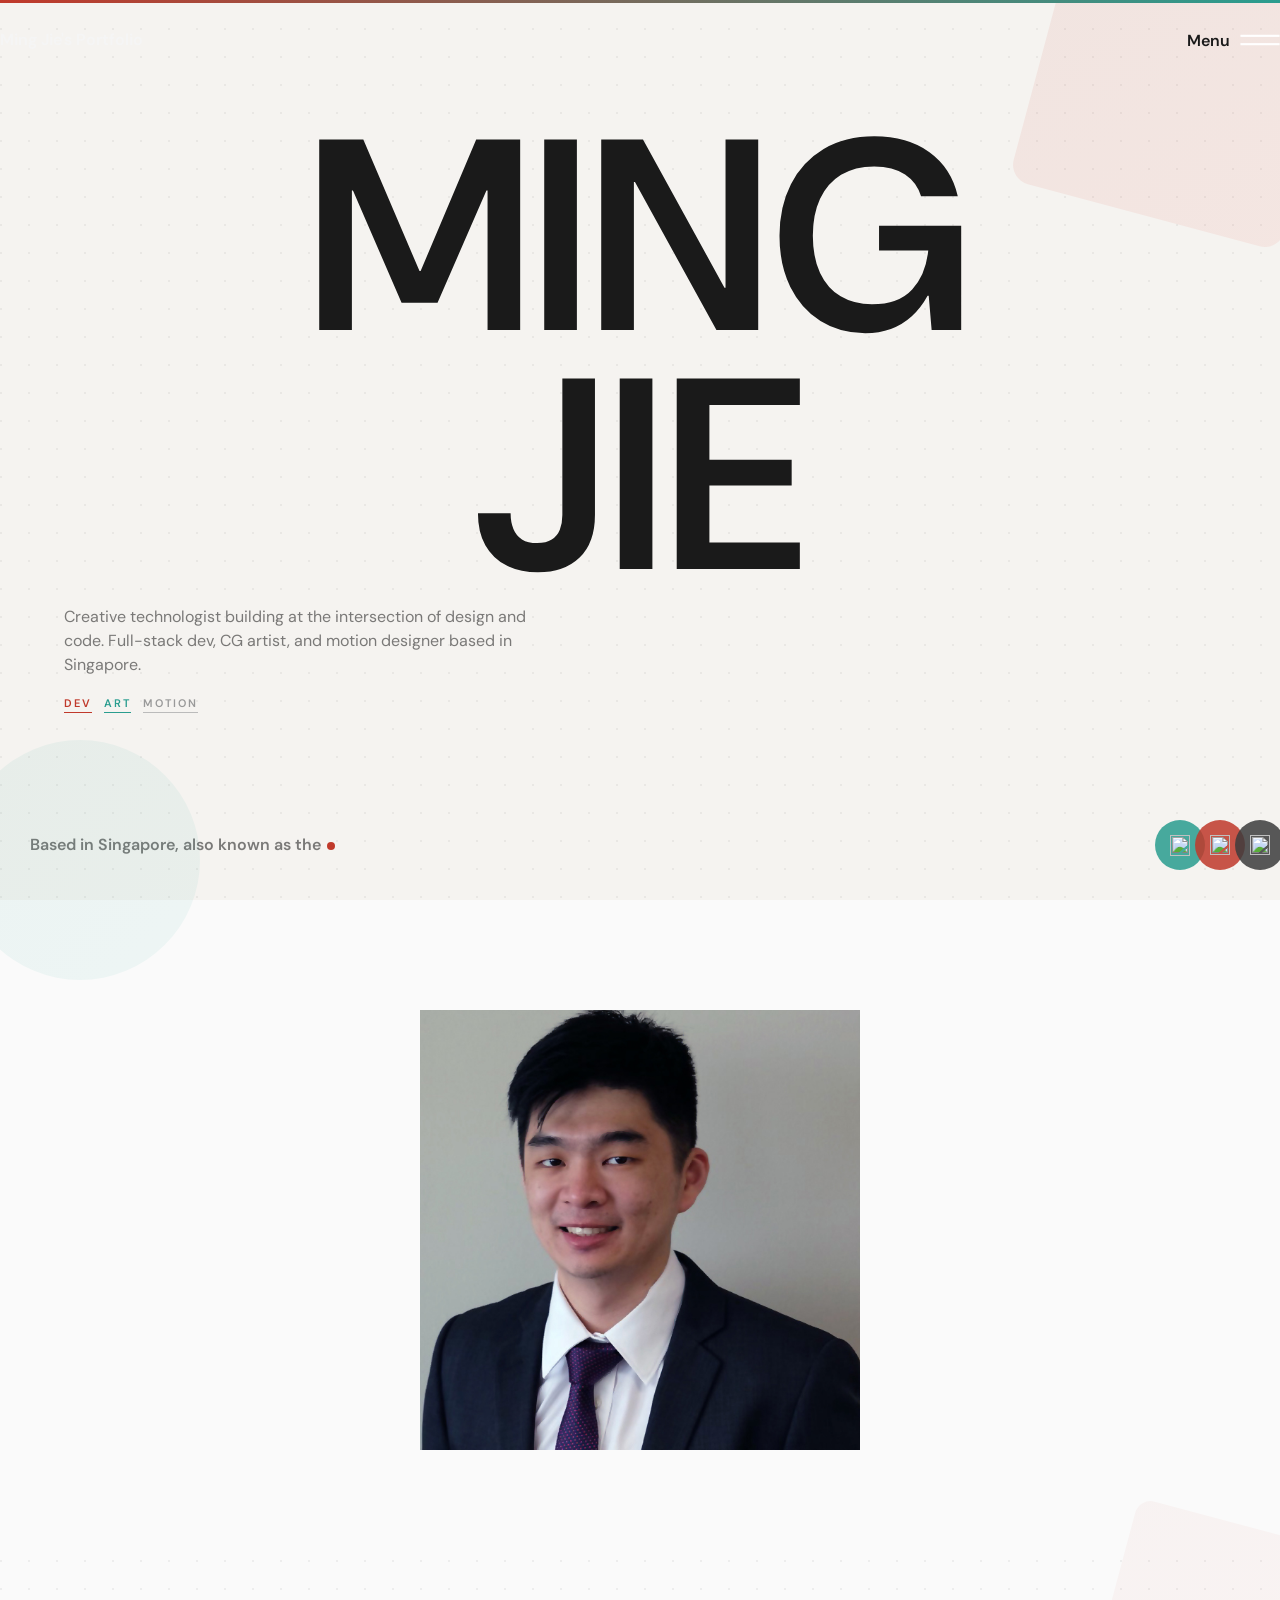
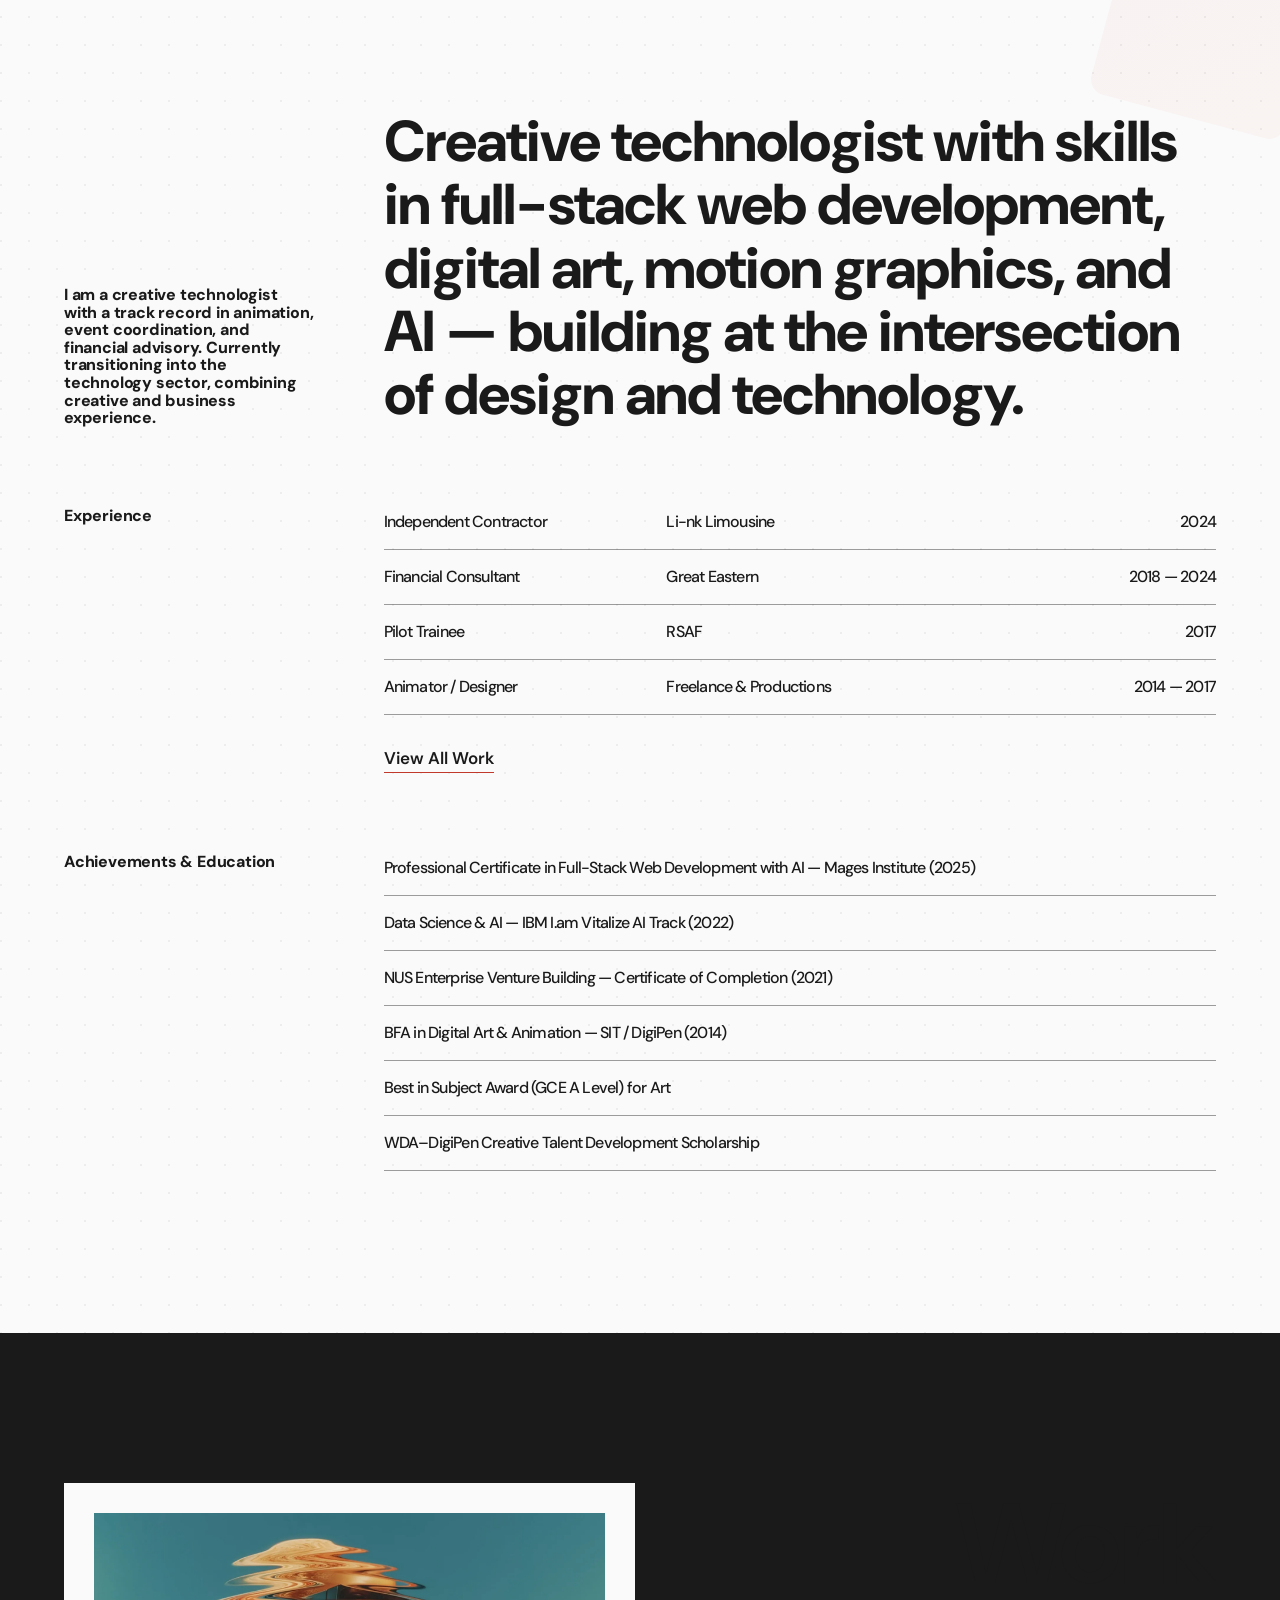
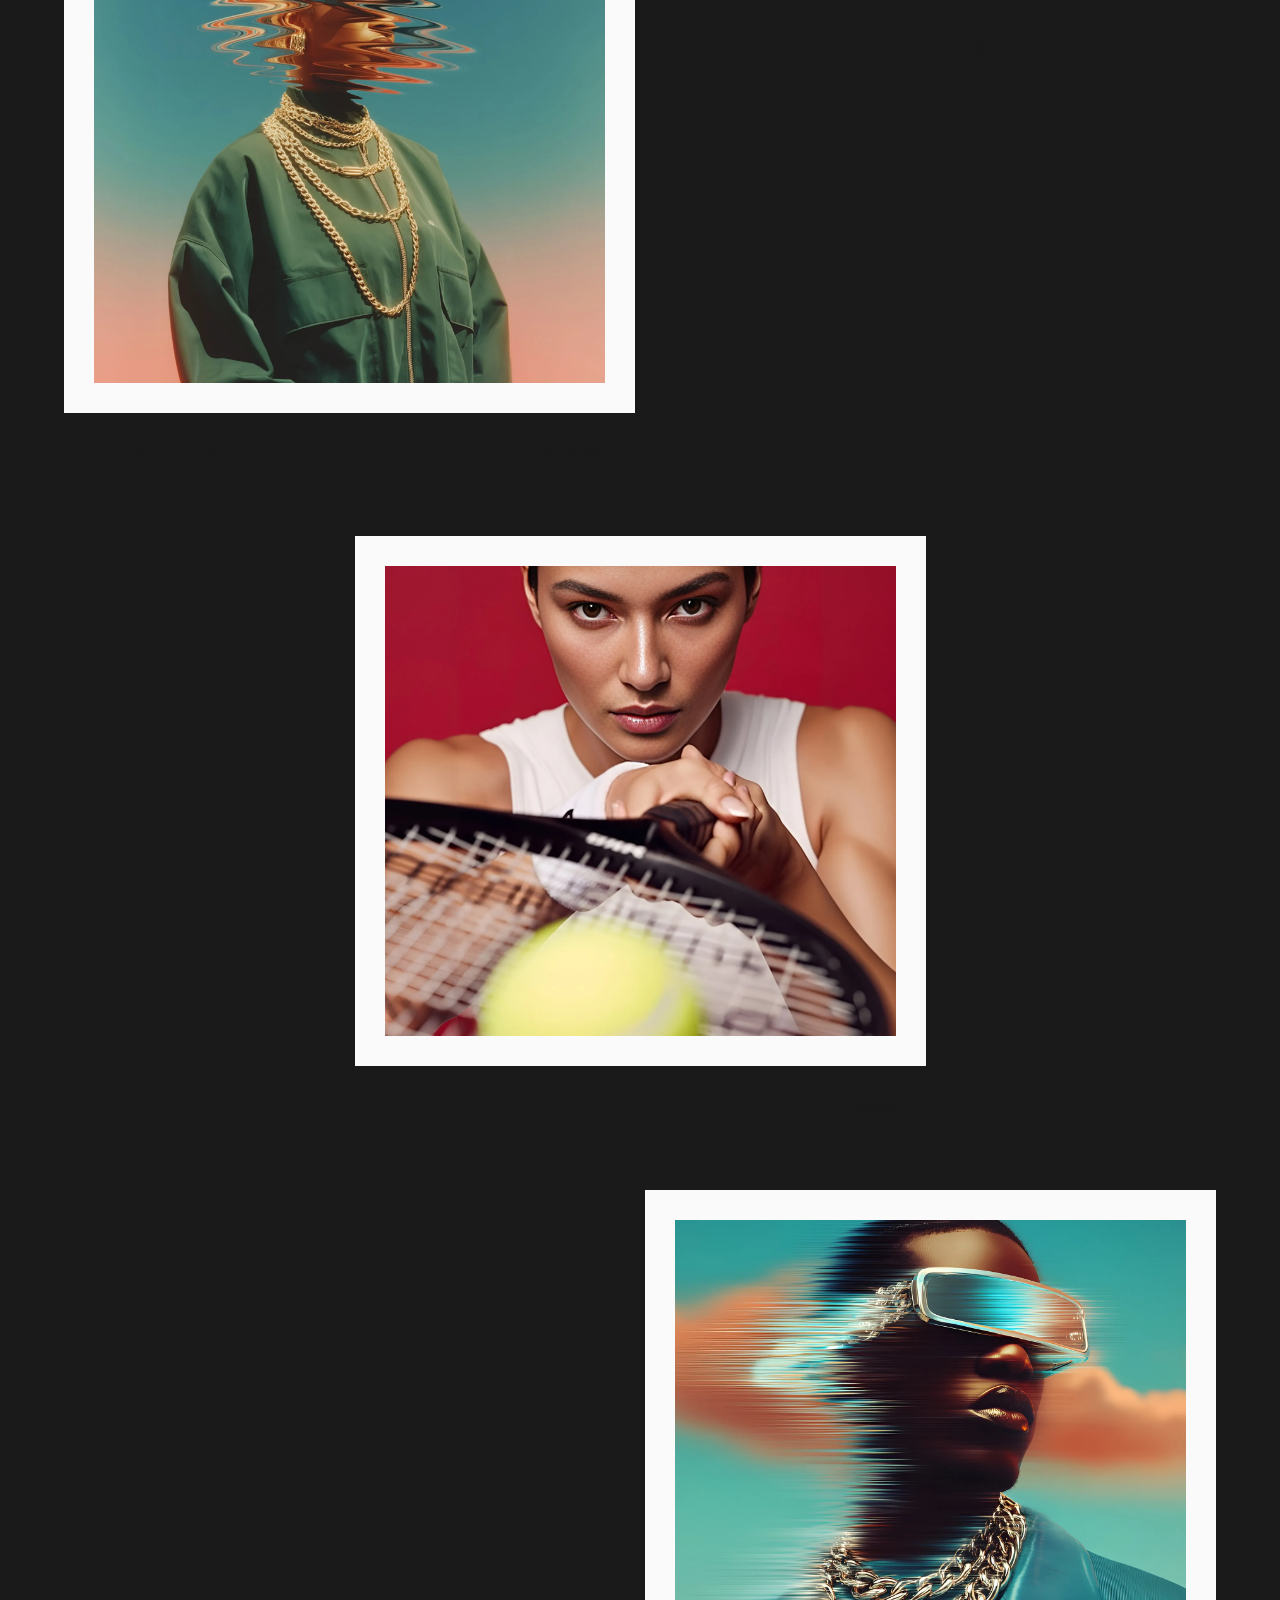
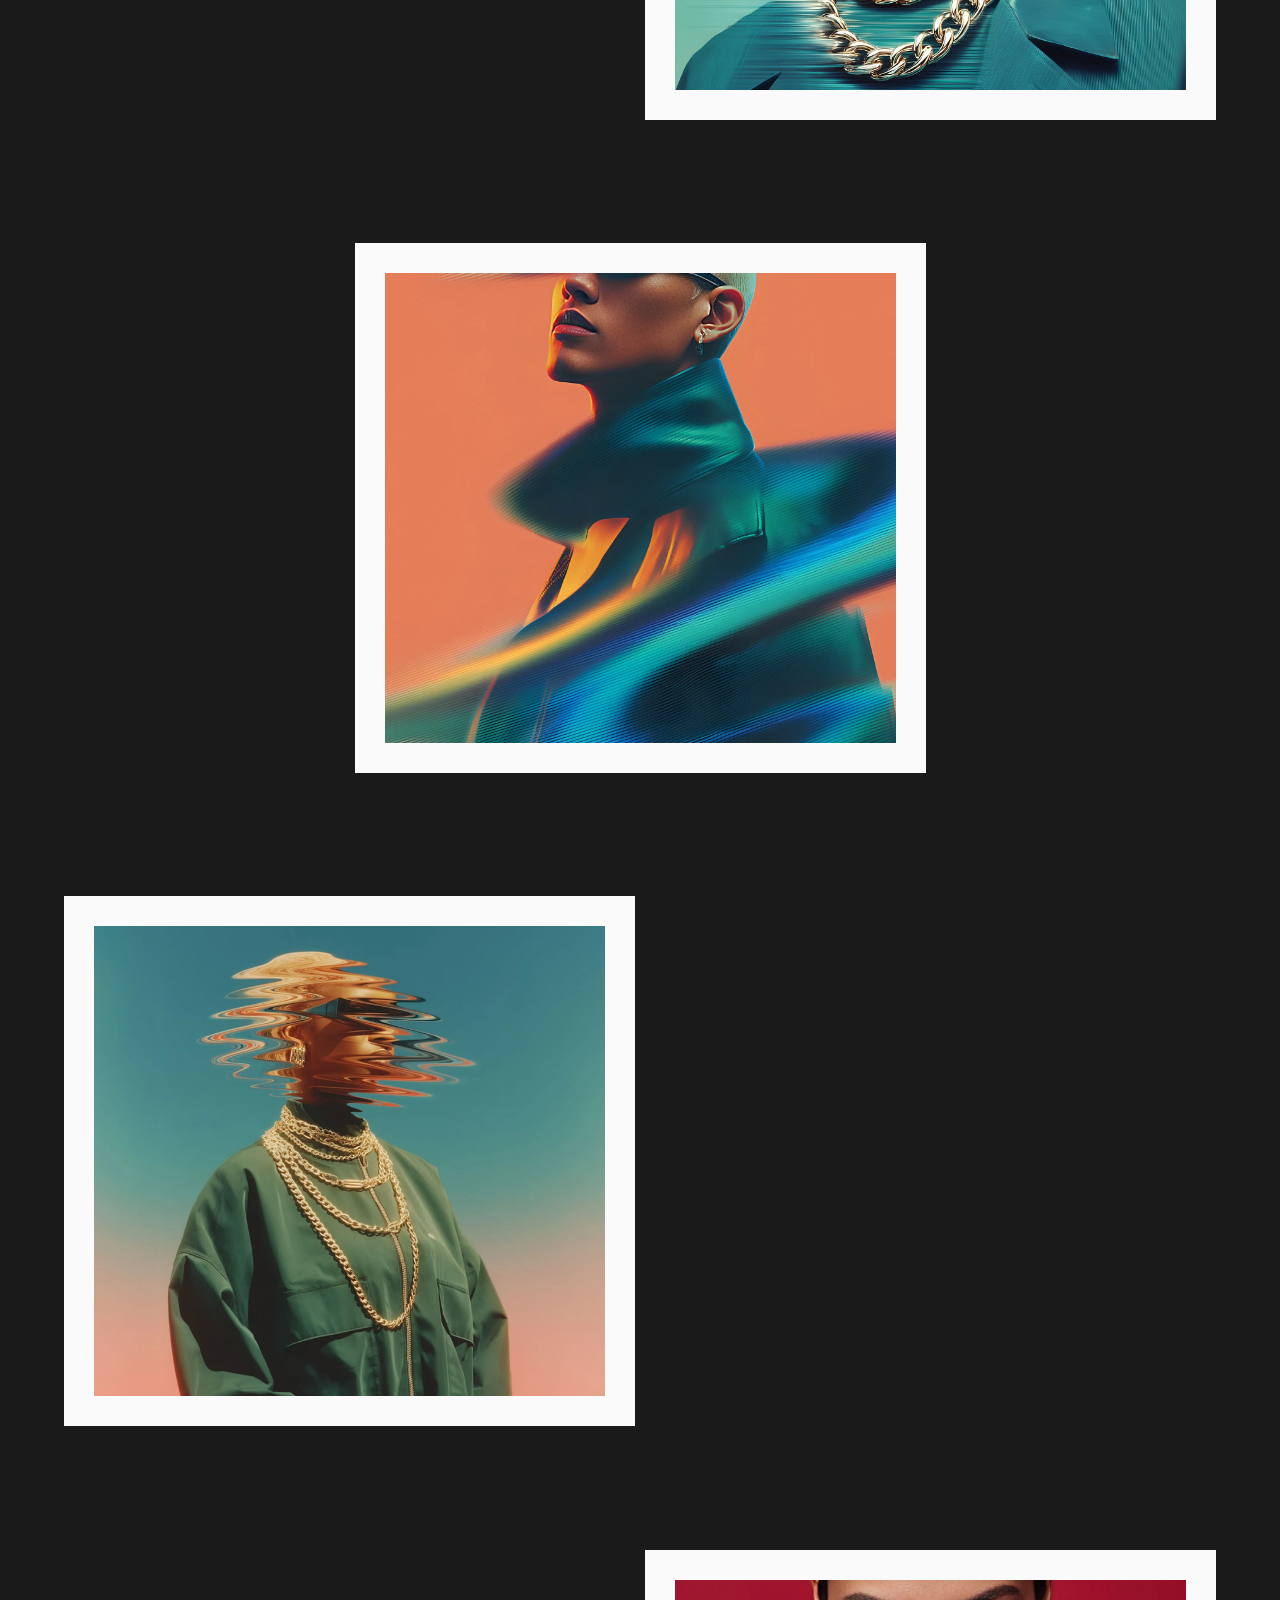
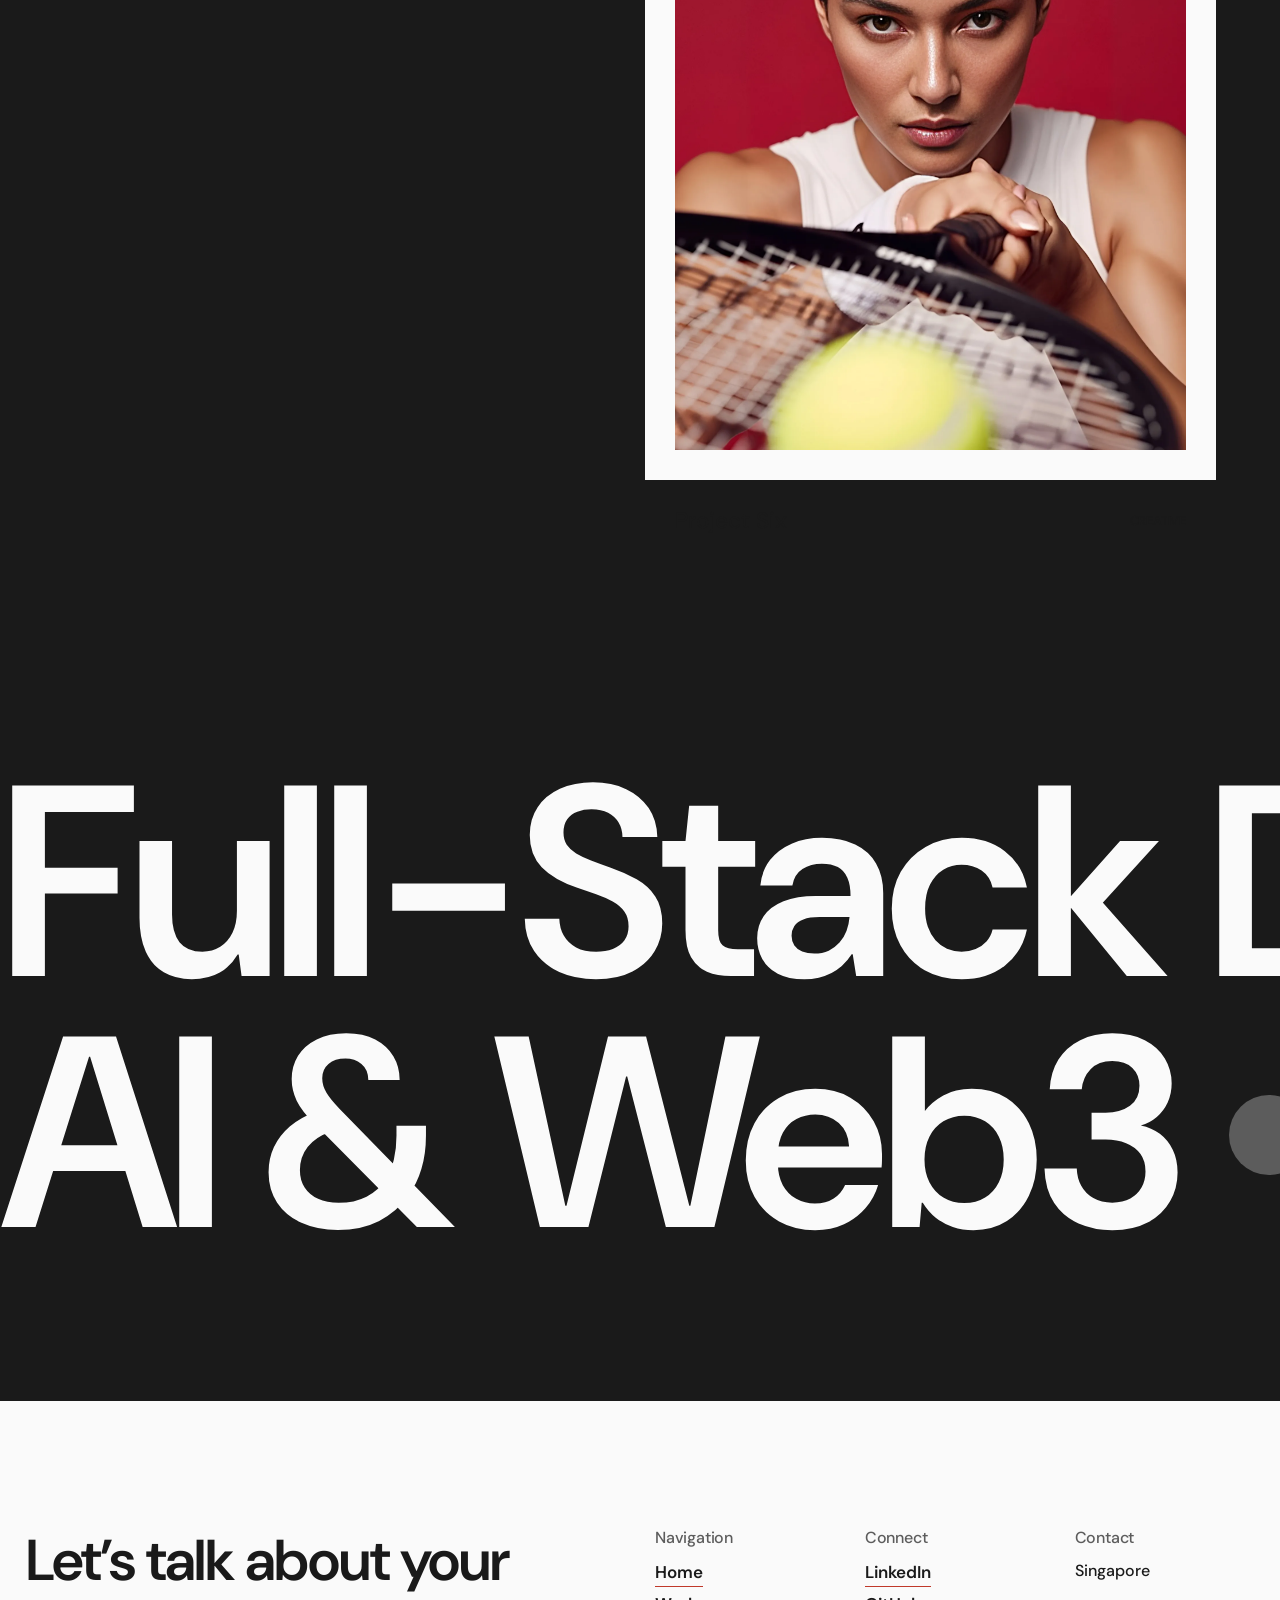
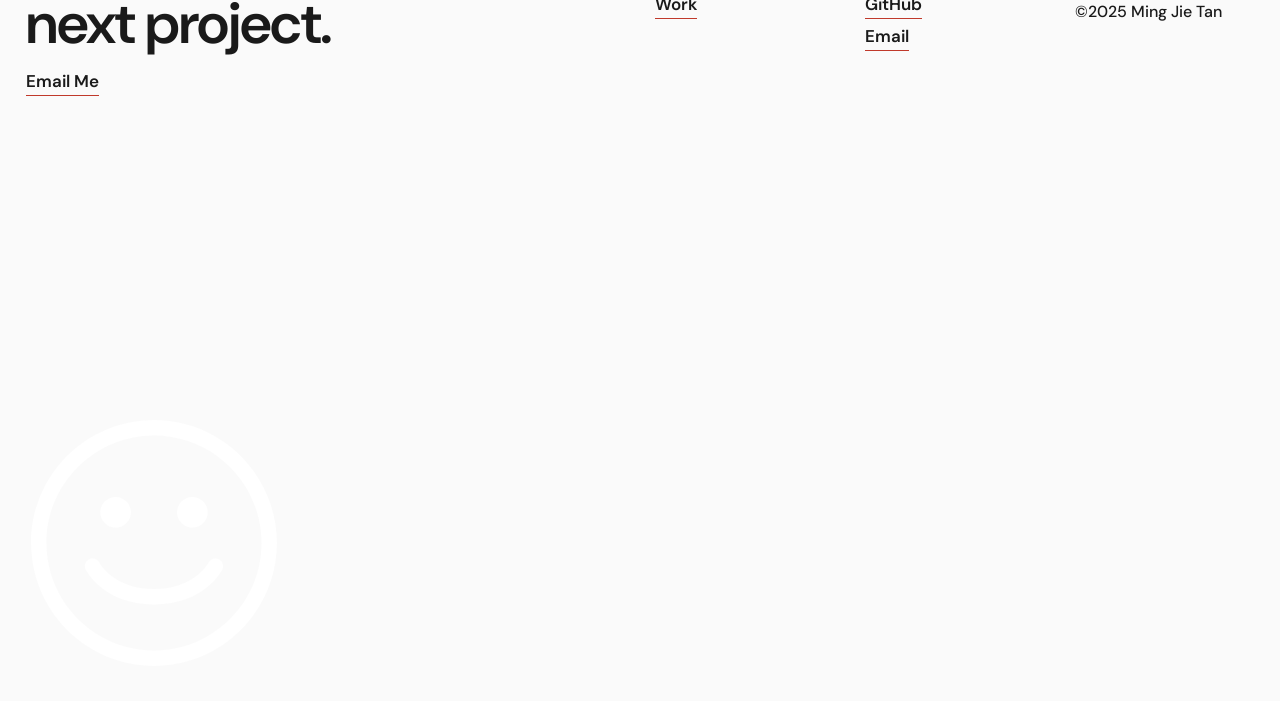
==== index.html @ 06799bb9 "feat: about section with dot grid, bold headings, crimson company names Co-Authored-By: Claude Sonne" ====
<!DOCTYPE html><!--  This site was created in Webflow. https://webflow.com  --><!--  Last Published: Tue Jan 27 2026 03:58:38 GMT+0000 (Coordinated Universal Time)  -->
<html data-wf-page="6968f8e441a79e2f6bd2f44a" data-wf-site="6968f8e341a79e2f6bd2f3df" lang="en">
<head>
  <meta charset="utf-8">
  <title>Ming Jie Tan — Creative Technologist, Full-Stack Developer &amp; CG Artist</title>
  <meta content="Portfolio of Ming Jie Tan — creative technologist, full-stack web developer, and CG artist based in Singapore. Combining design, animation, and technology." name="description">
  <meta content="width=device-width, initial-scale=1" name="viewport">
  <meta name="theme-color" content="#3D3D3D">
  <!-- Open Graph -->
  <meta property="og:type" content="website">
  <meta property="og:title" content="Ming Jie Tan — Creative Technologist &amp; Full-Stack Developer">
  <meta property="og:description" content="Portfolio of Ming Jie Tan — creative technologist, full-stack web developer, and CG artist based in Singapore.">
  <meta property="og:image" content="images/mingjie-profile.jpg">
  <!-- Twitter Card -->
  <meta name="twitter:card" content="summary_large_image">
  <meta name="twitter:title" content="Ming Jie Tan — Creative Technologist &amp; Full-Stack Developer">
  <meta name="twitter:description" content="Portfolio of Ming Jie Tan — creative technologist, full-stack web developer, and CG artist based in Singapore.">
  <meta name="twitter:image" content="images/mingjie-profile.jpg">
  <!-- Stylesheets -->
  <link href="css/normalize.css" rel="stylesheet" type="text/css">
  <link href="css/webflow.css" rel="stylesheet" type="text/css">
  <link href="css/mingkey88-com.webflow.css" rel="stylesheet" type="text/css">
  <style>
    @media (min-width:992px) {html.w-mod-js:not(.w-mod-ix) [data-w-id="0b3fba00-485a-ccae-cf4e-2508ee5c7bbb"] {opacity:0;}html.w-mod-js:not(.w-mod-ix) [data-w-id="3b94190e-aeef-faf5-e182-2633d31f0d5a"] {opacity:0;}html.w-mod-js:not(.w-mod-ix) [data-w-id="db653101-3a9f-9012-40ad-24029248e22f"] {opacity:0;}html.w-mod-js:not(.w-mod-ix) [data-w-id="65c5b745-1429-2408-d8e6-3cf8f68cf928"] {opacity:0;}html.w-mod-js:not(.w-mod-ix) [data-w-id="ee4097f6-a035-a173-5f76-50d1c4376c16"] {opacity:0;}}
    [data-w-id] { opacity: 1 !important; }
    .w-dyn-bind-empty { display: none; }
    .skip-link { position: absolute; top: -100%; left: 50%; transform: translateX(-50%); background: #C0392B; color: #fff; padding: 12px 24px; z-index: 9999; border-radius: 0 0 0.4rem 0.4rem; font-weight: 600; text-decoration: none; }
    .skip-link:focus { top: 0; }
  </style>
  <!-- Fonts -->
  <link href="https://fonts.googleapis.com" rel="preconnect">
  <link href="https://fonts.gstatic.com" rel="preconnect" crossorigin="anonymous">
  <link href="https://fonts.googleapis.com/css2?family=DM+Sans:ital,wght@0,100..900;1,100..900&family=Cormorant+Garamond:ital,wght@0,300..700;1,300..700&family=Caveat+Brush&family=Caveat:wght@400..700&display=swap" rel="stylesheet">
  <script type="text/javascript">!function(o,c){var n=c.documentElement,t=" w-mod-";n.className+=t+"js",("ontouchstart"in o||o.DocumentTouch&&c instanceof DocumentTouch)&&(n.className+=t+"touch")}(window,document);</script>
  <!-- Favicon -->
  <link href="images/favicon.jpg" rel="shortcut icon" type="image/x-icon">
  <link href="images/webclip.png" rel="apple-touch-icon">
  <!-- Structured Data -->
  <script type="application/ld+json">
  {
    "@context": "https://schema.org",
    "@type": "Person",
    "name": "Ming Jie Tan",
    "alternateName": "Mingkey",
    "jobTitle": "Creative Technologist",
    "url": "https://mingkey88.com",
    "email": "mingjie.tan88@gmail.com",
    "address": { "@type": "PostalAddress", "addressCountry": "SG", "addressLocality": "Singapore" },
    "alumniOf": [
      { "@type": "CollegeOrUniversity", "name": "Singapore Institute of Technology / DigiPen" },
      { "@type": "EducationalOrganization", "name": "Mages Institute" }
    ],
    "knowsAbout": ["Full-Stack Web Development", "Digital Art", "3D Animation", "Motion Graphics", "AI", "Web3"]
  }
  </script>
</head>
<body>
  <div class="gradient-bar" aria-hidden="true"></div>
  <a href="#main-content" class="skip-link">Skip to main content</a>
  <header role="banner">
  <nav class="navigation-wrapper" aria-label="Main navigation">
    <div class="navigation second">
      <a href="index.html" aria-current="page" class="logo-flex w-inline-block w--current">
        <div class="sub-logo-text">Ming Jie&#x27;s Portfolio</div>
      </a>
      <div class="second-part">
        <button data-w-id="ce8df1c1-5352-3613-bd40-cca82f02d5f5" class="hamburger second" aria-label="Toggle menu" aria-expanded="false" type="button">
          <div class="menu-text-wrapper">
            <div class="menu-text">Menu</div>
            <div class="menu-text">Close</div>
          </div>
          <div class="hamburger-menu _2"><img loading="lazy" src="images/logo.svg" alt="" role="presentation" class="dots"><img loading="lazy" src="images/remove.svg" alt="" role="presentation" class="remove"></div>
        </button>
      </div>
    </div>
    <div class="menu">
      <div class="menu-circle"></div>
      <div class="container">
        <div class="navigation-content-2">
          <a href="index.html" aria-current="page" class="navigation-main first w-inline-block w--current">
            <span class="number-text _01">01.</span>
            <div class="nav-overflow">
              <span class="navigation-text _01">Home</span>
              <div class="line-below"></div>
            </div>
          </a>
          <a href="work.html" class="navigation-main second w-inline-block">
            <span class="number-text _02">02.</span>
            <div class="nav-overflow">
              <span class="navigation-text _02">Work</span>
              <div class="line-below"></div>
            </div>
          </a>
          <a href="mailto:mingjie.tan88@gmail.com" class="navigation-main third w-inline-block">
            <span class="number-text _03">03.</span>
            <div class="nav-overflow">
              <span class="navigation-text _03">Contact</span>
              <div class="line-below"></div>
            </div>
          </a>
        </div>
      </div>
    </div>
  </nav>
  </header>
  <main id="main-content">
  <div data-w-id="87e28539-bfc6-1e4f-0808-65f3c938a801" class="hero">
    <div class="container">
      <div class="hero-flex">
        <div class="heading-main">
          <h1 data-w-id="87e28539-bfc6-1e4f-0808-65f3c938a805" class="title-1">MING</h1>
          <span class="title-1 hide" aria-hidden="true">Full</span>
          <div class="heading-overlay"></div>
        </div>
        <div class="heading-main">
          <span data-w-id="87e28539-bfc6-1e4f-0808-65f3c938a80b" class="title-1">JIE</span>
          <span class="title-1 hide" aria-hidden="true">Stack</span>
          <div class="heading-overlay-2"></div>
        </div>
      </div>
      <p class="hero-tagline">Creative technologist building at the intersection of design and code. Full-stack dev, CG artist, and motion designer based in Singapore.</p>
      <div class="hero-skills">
        <span class="skill-label dev">DEV</span>
        <span class="skill-label art">ART</span>
        <span class="skill-label motion">MOTION</span>
      </div>
    </div>
    <div class="container-bottom">
      <div class="bottom-grid">
        <div>
          <div class="location-wrapper">
            <div class="globe" data-w-id="87e28539-bfc6-1e4f-0808-65f3c938a814" data-animation-type="lottie" data-src="https://cdn.prod.website-files.com/67d826190c1366278df6675f/67d98cf3ae8639a69878afe1_icons8-globe.json" data-loop="1" data-direction="-1" data-autoplay="1" data-is-ix2-target="0" data-renderer="svg" data-default-duration="0" data-duration="1.1666666666666667"></div>
            <p class="top-text">Based in Singapore, also known as the <span class="tiny-red-dot" aria-label="tiny red dot"></span></p>
          </div>
        </div>
        <div>
          <div class="social-wrapper-top">
            <a data-w-id="87e28539-bfc6-1e4f-0808-65f3c938a822" href="https://www.linkedin.com/in/tan-ming-jie-641022b1" target="_blank" rel="noopener noreferrer" class="social-icon-main w-inline-block" aria-label="LinkedIn profile"><img width="21" height="21" loading="lazy" alt="" role="presentation" src="images/icon-linkedin.svg" class="animation-image _3">
              <div class="social-circle linkdin"></div>
            </a>
            <a data-w-id="87e28539-bfc6-1e4f-0808-65f3c938a81f" href="https://github.com/mingkey88" target="_blank" rel="noopener noreferrer" class="social-icon-main w-inline-block" aria-label="GitHub profile"><img width="20" height="20" loading="lazy" alt="" role="presentation" src="images/icon-github.svg" class="animation-image _3">
              <div class="social-circle contra"></div>
            </a>
            <a data-w-id="87e28539-bfc6-1e4f-0808-65f3c938a81c" href="mailto:mingjie.tan88@gmail.com" class="social-icon-main w-inline-block" aria-label="Send email"><img width="20" height="20" loading="lazy" alt="" role="presentation" src="images/icon-email.svg" class="animation-image _3">
              <div class="social-circle instagram"></div>
            </a>
          </div>
        </div>
      </div>
    </div>
  </div>
  <section class="section-photo video">
    <div class="container">
      <div class="project-content">
        <div class="project-wrapper-link">
          <img loading="lazy" src="images/mingjie-profile.jpg" alt="Ming Jie Tan" class="project-photo _01">
          <div class="left-part"></div>
          <div class="right-part"></div>
          <div class="top-part"></div>
          <div class="bottom-part"></div>
        </div>
      </div>
    </div>
    <div data-w-id="4bee6ff2-529b-2fce-f847-c90c79814f27" class="trigger"></div>
  </section>
  <section class="section gray dot-grid">
    <div class="container">
      <div data-w-id="0b3fba00-485a-ccae-cf4e-2508ee5c7bbb" class="about-grid">
        <h3 id="w-node-fa3fd15e-4c12-6067-fcf4-ff1a521516c2-6bd2f44a" class="page-title flex third scroll-reveal">I am a creative technologist with a track record in animation, event coordination, and financial advisory. Currently transitioning into the technology sector, combining creative and business experience.</h3>
        <h3 class="page-title flex second scroll-reveal scroll-delay-1">Creative technologist with skills in full-stack web development, digital art, motion graphics, and AI — building at the intersection of design and technology.</h3>
      </div>
      <div class="margin-80">
        <div class="about-grid reverse">
          <h3 id="w-node-_3b94190e-aeef-faf5-e182-2633d31f0d5a-6bd2f44a" data-w-id="3b94190e-aeef-faf5-e182-2633d31f0d5a" class="page-title flex third scroll-reveal">Experience</h3>
          <div>
            <div class="awards-list">
              <div class="item-wrapper scroll-reveal">
                <div class="text-flex">
                  <h3 class="display-2 second _1-4-rem">Independent Contractor</h3>
                  <h3 id="w-node-a1b123f2-eaf6-98ec-0b5c-ee518e304063-6bd2f44a" class="display-2 second _1-4-rem company-name">Li-nk Limousine</h3>
                  <h3 id="w-node-_827c368f-4602-2eea-06da-ff05afce1891-6bd2f44a" class="display-2 second _1-4-rem">2024</h3>
                </div>
                <div class="line-divider-award">
                  <div class="line-absolute"></div>
                </div>
              </div>
              <div class="item-wrapper scroll-reveal scroll-delay-1">
                <div class="text-flex">
                  <h3 class="display-2 second _1-4-rem">Financial Consultant</h3>
                  <h3 id="w-node-a5c9b3b3-ec45-7148-8612-f2d0f8e4f1b9-6bd2f44a" class="display-2 second _1-4-rem company-name">Great Eastern</h3>
                  <h3 id="w-node-a5c9b3b3-ec45-7148-8612-f2d0f8e4f1bb-6bd2f44a" class="display-2 second _1-4-rem">2018 — 2024</h3>
                </div>
                <div class="line-divider-award">
                  <div class="line-absolute"></div>
                </div>
              </div>
              <div class="item-wrapper scroll-reveal scroll-delay-2">
                <div class="text-flex">
                  <h3 class="display-2 second _1-4-rem">Pilot Trainee</h3>
                  <h3 id="w-node-_252ece4f-c3ea-04c0-bcf9-5cea803d1d4a-6bd2f44a" class="display-2 second _1-4-rem company-name">RSAF</h3>
                  <h3 id="w-node-_252ece4f-c3ea-04c0-bcf9-5cea803d1d4c-6bd2f44a" class="display-2 second _1-4-rem">2017</h3>
                </div>
                <div class="line-divider-award">
                  <div class="line-absolute"></div>
                </div>
              </div>
              <div class="item-wrapper scroll-reveal scroll-delay-3">
                <div class="text-flex">
                  <h3 class="display-2 second _1-4-rem">Animator / Designer</h3>
                  <h3 id="w-node-_72262d78-23ca-1631-422d-2a5abd2f23fd-6bd2f44a" class="display-2 second _1-4-rem company-name">Freelance &amp; Productions</h3>
                  <h3 id="w-node-_72262d78-23ca-1631-422d-2a5abd2f23ff-6bd2f44a" class="display-2 second _1-4-rem">2014 — 2017</h3>
                </div>
                <div class="line-divider-award">
                  <div class="line-absolute"></div>
                </div>
              </div>
            </div>
            <div data-w-id="db653101-3a9f-9012-40ad-24029248e22f" class="margin-20">
              <a href="work.html" class="button-with-line invert w-inline-block">
                <div class="button-text-wrapper">
                  <div class="button-text">View All Work</div>
                  <div class="button-text">View All Work</div>
                </div>
                <div class="button-line-first">
                  <div class="button-line-overlay"></div>
                </div>
              </a>
            </div>
          </div>
        </div>
      </div>
      <div class="margin-80">
        <div class="about-grid reverse">
          <h3 id="w-node-_65c5b745-1429-2408-d8e6-3cf8f68cf928-6bd2f44a" data-w-id="65c5b745-1429-2408-d8e6-3cf8f68cf928" class="page-title flex third scroll-reveal">Achievements &amp; Education</h3>
          <div>
            <div class="awards-list">
              <div class="item-wrapper scroll-reveal">
                <h3 class="display-2 second _1-4-rem">Professional Certificate in Full-Stack Web Development with AI — Mages Institute (2025)</h3>
                <div class="line-divider-award">
                  <div class="line-absolute"></div>
                </div>
              </div>
              <div class="item-wrapper scroll-reveal scroll-delay-1">
                <h3 class="display-2 second _1-4-rem">Data Science &amp; AI — IBM I.am Vitalize AI Track (2022)</h3>
                <div class="line-divider-award">
                  <div class="line-absolute"></div>
                </div>
              </div>
              <div class="item-wrapper scroll-reveal scroll-delay-2">
                <h3 class="display-2 second _1-4-rem">NUS Enterprise Venture Building — Certificate of Completion (2021)</h3>
                <div class="line-divider-award">
                  <div class="line-absolute"></div>
                </div>
              </div>
              <div class="item-wrapper scroll-reveal scroll-delay-3">
                <h3 class="display-2 second _1-4-rem">BFA in Digital Art &amp; Animation — SIT / DigiPen (2014)</h3>
                <div class="line-divider-award">
                  <div class="line-absolute"></div>
                </div>
              </div>
              <div class="item-wrapper scroll-reveal scroll-delay-4">
                <h3 class="display-2 second _1-4-rem">Best in Subject Award (GCE A Level) for Art</h3>
                <div class="line-divider-award">
                  <div class="line-absolute"></div>
                </div>
              </div>
              <div class="item-wrapper scroll-reveal scroll-delay-5">
                <h3 class="display-2 second _1-4-rem">WDA–DigiPen Creative Talent Development Scholarship</h3>
                <div class="line-divider-award">
                  <div class="line-absolute"></div>
                </div>
              </div>
            </div>
          </div>
        </div>
      </div>
    </div>
  </section>
  <section class="section">
    <div class="container">
      <div class="work-grid add-space">
        <div id="w-node-f1c1b04c-cbd2-d2c5-e211-973a00e36259-6bd2f44a">
          <div class="w-dyn-list">
            <div role="list" class="w-dyn-items">
              <div role="listitem" class="collection-item w-dyn-item">
                <div class="project-content">
                  <a href="detail_project.html" class="project-wrapper-link w-inline-block"><img loading="lazy" src="images/photo-1_1photo-1.webp" alt="Project 1" class="project-photo _01">
                    <div class="left-part"></div>
                    <div class="right-part"></div>
                    <div class="top-part"></div>
                    <div class="bottom-part"></div>
                  </a>
                  <div class="margin-20px make-0px">
                    <div class="project-flex">
                      <div class="flex-pixel">
                        <h3 class="project-small-title biger">Project One</h3>
                        <h3 class="project-small-title biger">Project One</h3>
                      </div>
                      <div class="flex-pixel _2">
                        <h3 class="project-small-title lighter">Branding</h3>
                        <h3 class="project-small-title lighter">Branding</h3>
                      </div>
                    </div>
                  </div>
                </div>
              </div>
            </div>
          </div>
        </div>
        <div id="w-node-ee4097f6-a035-a173-5f76-50d1c4376c16-6bd2f44a" data-w-id="ee4097f6-a035-a173-5f76-50d1c4376c16">
          <h3 class="page-title flex">Work <span class="small">©14 — 25</span></h3>
        </div>
      </div>
      <div class="page-divider"></div>
      <div class="work-grid">
        <div id="w-node-f9c008b7-2cc7-a91e-0bae-84f590ec9e2c-6bd2f44a">
          <div class="w-dyn-list">
            <div role="list" class="w-dyn-items">
              <div role="listitem" class="collection-item w-dyn-item">
                <div class="project-content">
                  <a href="detail_project.html" class="project-wrapper-link w-inline-block"><img loading="lazy" src="images/photo-36_1photo-36.webp" alt="Project 2" class="project-photo _01">
                    <div class="left-part"></div>
                    <div class="right-part"></div>
                    <div class="top-part"></div>
                    <div class="bottom-part"></div>
                  </a>
                  <div class="margin-20px make-0px">
                    <div class="project-flex">
                      <div class="flex-pixel">
                        <h3 class="project-small-title biger">Project Two</h3>
                        <h3 class="project-small-title biger">Project Two</h3>
                      </div>
                      <div class="flex-pixel _2">
                        <h3 class="project-small-title lighter">Design</h3>
                        <h3 class="project-small-title lighter">Design</h3>
                      </div>
                    </div>
                  </div>
                </div>
              </div>
            </div>
          </div>
        </div>
      </div>
      <div class="page-divider"></div>
      <div class="work-grid">
        <div id="w-node-_77f29bc3-b005-025a-05bd-9b0e6bee654a-6bd2f44a">
          <div class="w-dyn-list">
            <div role="list" class="w-dyn-items">
              <div role="listitem" class="collection-item w-dyn-item">
                <div class="project-content">
                  <a href="detail_project.html" class="project-wrapper-link w-inline-block"><img loading="lazy" src="images/photo-37_1photo-37.webp" alt="Project 3" class="project-photo _01">
                    <div class="left-part"></div>
                    <div class="right-part"></div>
                    <div class="top-part"></div>
                    <div class="bottom-part"></div>
                  </a>
                  <div class="margin-20px make-0px">
                    <div class="project-flex">
                      <div class="flex-pixel">
                        <h3 class="project-small-title biger">Project Three</h3>
                        <h3 class="project-small-title biger">Project Three</h3>
                      </div>
                      <div class="flex-pixel _2">
                        <h3 class="project-small-title lighter">Development</h3>
                        <h3 class="project-small-title lighter">Development</h3>
                      </div>
                    </div>
                  </div>
                </div>
              </div>
            </div>
          </div>
        </div>
      </div>
      <div class="page-divider"></div>
      <div class="work-grid">
        <div id="w-node-_1c6efe86-4b29-3479-ede1-0eaa73142799-6bd2f44a">
          <div class="w-dyn-list">
            <div role="list" class="w-dyn-items">
              <div role="listitem" class="collection-item w-dyn-item">
                <div class="project-content">
                  <a href="detail_project.html" class="project-wrapper-link w-inline-block"><img loading="lazy" src="images/photo-38_1photo-38.webp" alt="Project 4" class="project-photo _01">
                    <div class="left-part"></div>
                    <div class="right-part"></div>
                    <div class="top-part"></div>
                    <div class="bottom-part"></div>
                  </a>
                  <div class="margin-20px make-0px">
                    <div class="project-flex">
                      <div class="flex-pixel">
                        <h3 class="project-small-title biger">Project Four</h3>
                        <h3 class="project-small-title biger">Project Four</h3>
                      </div>
                      <div class="flex-pixel _2">
                        <h3 class="project-small-title lighter">Motion</h3>
                        <h3 class="project-small-title lighter">Motion</h3>
                      </div>
                    </div>
                  </div>
                </div>
              </div>
            </div>
          </div>
        </div>
      </div>
      <div class="page-divider"></div>
      <div class="work-grid">
        <div id="w-node-ad9f63c5-98a6-f43b-9ba6-f9ac74b0ff81-6bd2f44a">
          <div class="w-dyn-list">
            <div role="list" class="w-dyn-items">
              <div role="listitem" class="collection-item w-dyn-item">
                <div class="project-content">
                  <a href="detail_project.html" class="project-wrapper-link w-inline-block"><img loading="lazy" src="images/photo-1_1photo-1.webp" alt="Project 5" class="project-photo _01">
                    <div class="left-part"></div>
                    <div class="right-part"></div>
                    <div class="top-part"></div>
                    <div class="bottom-part"></div>
                  </a>
                  <div class="margin-20px make-0px">
                    <div class="project-flex">
                      <div class="flex-pixel">
                        <h3 class="project-small-title biger">Project Five</h3>
                        <h3 class="project-small-title biger">Project Five</h3>
                      </div>
                      <div class="flex-pixel _2">
                        <h3 class="project-small-title lighter">UI/UX</h3>
                        <h3 class="project-small-title lighter">UI/UX</h3>
                      </div>
                    </div>
                  </div>
                </div>
              </div>
            </div>
          </div>
        </div>
      </div>
      <div class="page-divider"></div>
      <div class="work-grid">
        <div id="w-node-fd1d48c3-1e7d-c3b8-ef71-83b9abfc41a8-6bd2f44a">
          <div class="w-dyn-list">
            <div role="list" class="w-dyn-items">
              <div role="listitem" class="collection-item w-dyn-item">
                <div class="project-content">
                  <a href="detail_project.html" class="project-wrapper-link w-inline-block"><img loading="lazy" src="images/photo-36_1photo-36.webp" alt="Project 6" class="project-photo _01">
                    <div class="left-part"></div>
                    <div class="right-part"></div>
                    <div class="top-part"></div>
                    <div class="bottom-part"></div>
                  </a>
                  <div class="margin-20px make-0px">
                    <div class="project-flex">
                      <div class="flex-pixel">
                        <h3 class="project-small-title biger">Project Six</h3>
                        <h3 class="project-small-title biger">Project Six</h3>
                      </div>
                      <div class="flex-pixel _2">
                        <h3 class="project-small-title lighter">Creative</h3>
                        <h3 class="project-small-title lighter">Creative</h3>
                      </div>
                    </div>
                  </div>
                </div>
              </div>
            </div>
          </div>
        </div>
      </div>
    </div>
  </section>
  <section data-w-id="052a9d9b-9b05-ca71-b6f6-08d4179d958b" class="section-cta for-services">
    <div class="main-service-effect">
      <div data-w-id="052a9d9b-9b05-ca71-b6f6-08d4179d958d" class="text-rotator-content">
        <h3 class="text-rotator-big for-services">Full-Stack Dev</h3>
        <div class="happy-face-hero _130px"></div>
        <h3 class="text-rotator-big for-services">Motion Graphics</h3>
        <div class="happy-face-hero _130px"></div>
        <h3 class="text-rotator-big for-services">3D &amp; 2D Art</h3>
        <div class="happy-face-hero _130px"></div>
        <h3 class="text-rotator-big for-services">Video Editing</h3>
      </div>
      <div data-w-id="052a9d9b-9b05-ca71-b6f6-08d4179d9599" class="text-rotator-content">
        <h3 class="text-rotator-big for-services">AI &amp; Web3</h3>
        <div class="happy-face-hero _130px"></div>
        <h3 class="text-rotator-big for-services">UI/UX Design</h3>
        <div class="happy-face-hero _130px"></div>
        <h3 class="text-rotator-big for-services">3D Animation</h3>
        <div class="happy-face-hero _130px"></div>
        <h3 class="text-rotator-big for-services">Design Thinking</h3>
      </div>
    </div>
  </section>
  </main>
  <footer data-w-id="430377ad-3499-b0a3-857b-a4511ae5d3e9" class="footer-main" role="contentinfo">
    <div class="container">
      <div>
        <div class="grid-2-columns for-footer">
          <div class="flex">
            <h2 id="w-node-_430377ad-3499-b0a3-857b-a4511ae5d3ee-1ae5d3e9" class="page-title flex second">Let’s talk about your next project.</h2>
            <div>
              <a href="mailto:mingjie.tan88@gmail.com" class="button-with-line invert w-inline-block">
                <div class="button-text-wrapper">
                  <div class="button-text">Email me</div>
                  <div class="button-text">Email me</div>
                </div>
                <div class="button-line-first">
                  <div class="button-line-overlay"></div>
                </div>
              </a>
            </div>
          </div>
          <div class="grid-2-columns _3-column">
            <div>
              <div>
                <h2 class="page-title flex third">Navigation</h2>
                <div class="home-flex">
                  <a href="index.html" aria-current="page" class="button-with-line invert w-inline-block w--current">
                    <div class="button-text-wrapper">
                      <div class="button-text">Home</div>
                      <div class="button-text">Home</div>
                    </div>
                    <div class="button-line-first">
                      <div class="button-line-overlay"></div>
                    </div>
                  </a>
                  <a href="work.html" class="button-with-line invert w-inline-block">
                    <div class="button-text-wrapper">
                      <div class="button-text">Work</div>
                      <div class="button-text">Work</div>
                    </div>
                    <div class="button-line-first">
                      <div class="button-line-overlay"></div>
                    </div>
                  </a>
                </div>
              </div>
            </div>
            <div>
              <h2 class="page-title flex third">Connect</h2>
              <div class="home-flex">
                <a href="https://www.linkedin.com/in/tan-ming-jie-641022b1" target="_blank" rel="noopener noreferrer" aria-label="LinkedIn profile (opens in new tab)" class="button-with-line invert w-inline-block">
                  <div class="button-text-wrapper">
                    <div class="button-text">LinkedIn</div>
                    <div class="button-text">LinkedIn</div>
                  </div>
                  <div class="button-line-first">
                    <div class="button-line-overlay"></div>
                  </div>
                </a>
                <a href="https://github.com/mingkey88" target="_blank" rel="noopener noreferrer" aria-label="GitHub profile (opens in new tab)" class="button-with-line invert w-inline-block">
                  <div class="button-text-wrapper">
                    <div class="button-text">GitHub</div>
                    <div class="button-text">GitHub</div>
                  </div>
                  <div class="button-line-first">
                    <div class="button-line-overlay"></div>
                  </div>
                </a>
                <a href="mailto:mingjie.tan88@gmail.com" class="button-with-line invert w-inline-block">
                  <div class="button-text-wrapper">
                    <div class="button-text">Email</div>
                    <div class="button-text">Email</div>
                  </div>
                  <div class="button-line-first">
                    <div class="button-line-overlay"></div>
                  </div>
                </a>
              </div>
            </div>
            <div id="w-node-_430377ad-3499-b0a3-857b-a4511ae5d416-1ae5d3e9">
              <h2 class="page-title flex third">Contact</h2>
              <div class="home-flex">
                <div>
                  <p>Singapore</p>
                  <div class="margin-20">
                    <p>©2025 Ming Jie Tan</p>
                  </div>
                </div>
              </div>
            </div>
          </div>
        </div>
      </div>
    </div>
    <div class="container">
      <div><img width="256" height="256" src="images/happy-face.svg" alt="" role="presentation" loading="lazy" class="happy-face"></div>
    </div>
  </footer>
  <script src="https://d3e54v103j8qbb.cloudfront.net/js/jquery-3.5.1.min.dc5e7f18c8.js?site=6968f8e341a79e2f6bd2f3df" type="text/javascript" integrity="sha256-9/aliU8dGd2tb6OSsuzixeV4y/faTqgFtohetphbbj0=" crossorigin="anonymous"></script>
  <script src="js/webflow.js" type="text/javascript"></script>
  <script>
    document.addEventListener("DOMContentLoaded", function () {
      var observer = new IntersectionObserver(function (entries) {
        entries.forEach(function (entry) {
          if (entry.isIntersecting) {
            entry.target.classList.add("is-visible");
            observer.unobserve(entry.target);
          }
        });
      }, { threshold: 0.15 });
      document.querySelectorAll(".scroll-reveal").forEach(function (el) {
        observer.observe(el);
      });
    });
  </script>
</body>
</html>
---- css/webflow.css ----
@font-face {
  font-family: 'webflow-icons';
  src: url("[data-uri]") format('truetype');
  font-weight: normal;
  font-style: normal;
}
[class^="w-icon-"],
[class*=" w-icon-"] {
  /* use !important to prevent issues with browser extensions that change fonts */
  font-family: 'webflow-icons' !important;
  speak: none;
  font-style: normal;
  font-weight: normal;
  font-variant: normal;
  text-transform: none;
  line-height: 1;
  /* Better Font Rendering =========== */
  -webkit-font-smoothing: antialiased;
  -moz-osx-font-smoothing: grayscale;
}
.w-icon-slider-right:before {
  content: "\e600";
}
.w-icon-slider-left:before {
  content: "\e601";
}
.w-icon-nav-menu:before {
  content: "\e602";
}
.w-icon-arrow-down:before,
.w-icon-dropdown-toggle:before {
  content: "\e603";
}
.w-icon-file-upload-remove:before {
  content: "\e900";
}
.w-icon-file-upload-icon:before {
  content: "\e903";
}
* {
  -webkit-box-sizing: border-box;
  -moz-box-sizing: border-box;
  box-sizing: border-box;
}
html {
  height: 100%;
}
body {
  margin: 0;
  min-height: 100%;
  background-color: #fff;
  font-family: Arial, sans-serif;
  font-size: 14px;
  line-height: 20px;
  color: #333;
}
img {
  max-width: 100%;
  vertical-align: middle;
  display: inline-block;
}
html.w-mod-touch * {
  background-attachment: scroll !important;
}
.w-block {
  display: block;
}
.w-inline-block {
  max-width: 100%;
  display: inline-block;
}
.w-clearfix:before,
.w-clearfix:after {
  content: " ";
  display: table;
  grid-column-start: 1;
  grid-row-start: 1;
  grid-column-end: 2;
  grid-row-end: 2;
}
.w-clearfix:after {
  clear: both;
}
.w-hidden {
  display: none;
}
.w-button {
  display: inline-block;
  padding: 9px 15px;
  background-color: #3898EC;
  color: white;
  border: 0;
  line-height: inherit;
  text-decoration: none;
  cursor: pointer;
  border-radius: 0;
}
input.w-button {
  -webkit-appearance: button;
}
html[data-w-dynpage] [data-w-cloak] {
  color: transparent !important;
}
.w-code-block {
  margin: unset;
}
pre.w-code-block code {
  all: inherit;
}
.w-optimization {
  display: contents;
}
.w-webflow-badge,
.w-webflow-badge > img {
  box-sizing: unset;
  width: unset;
  height: unset;
  max-height: unset;
  max-width: unset;
  min-height: unset;
  min-width: unset;
  margin: unset;
  padding: unset;
  float: unset;
  clear: unset;
  border: unset;
  border-radius: unset;
  background: unset;
  background-image: unset;
  background-position: unset;
  background-size: unset;
  background-repeat: unset;
  background-origin: unset;
  background-clip: unset;
  background-attachment: unset;
  background-color: unset;
  box-shadow: unset;
  transform: unset;
  transition: unset;
  direction: unset;
  font-family: unset;
  font-weight: unset;
  color: unset;
  font-size: unset;
  line-height: unset;
  font-style: unset;
  font-variant: unset;
  text-align: unset;
  letter-spacing: unset;
  text-decoration: unset;
  text-indent: unset;
  text-transform: unset;
  list-style-type: unset;
  text-shadow: unset;
  vertical-align: unset;
  cursor: unset;
  white-space: unset;
  word-break: unset;
  word-spacing: unset;
  word-wrap: unset;
}
.w-webflow-badge {
  position: fixed !important;
  display: inline-block !important;
  visibility: visible !important;
  opacity: 1 !important;
  z-index: 2147483647 !important;
  top: auto !important;
  right: 12px !important;
  bottom: 12px !important;
  left: auto !important;
  color: #aaadb0 !important;
  background-color: #fff !important;
  border-radius: 3px !important;
  padding: 6px !important;
  font-size: 12px !important;
  line-height: 14px !important;
  text-decoration: none !important;
  transform: none !important;
  margin: 0 !important;
  width: auto !important;
  height: auto !important;
  overflow: unset !important;
  white-space: nowrap;
  box-shadow: 0 0 0 1px rgba(0, 0, 0, 0.1), 0px 1px 3px rgba(0, 0, 0, 0.1);
  cursor: pointer;
}
.w-webflow-badge > img {
  position: unset;
  display: inline-block !important;
  visibility: unset !important;
  opacity: 1 !important;
  vertical-align: middle !important;
}
h1,
h2,
h3,
h4,
h5,
h6 {
  font-weight: bold;
  margin-bottom: 10px;
}
h1 {
  font-size: 38px;
  line-height: 44px;
  margin-top: 20px;
}
h2 {
  font-size: 32px;
  line-height: 36px;
  margin-top: 20px;
}
h3 {
  font-size: 24px;
  line-height: 30px;
  margin-top: 20px;
}
h4 {
  font-size: 18px;
  line-height: 24px;
  margin-top: 10px;
}
h5 {
  font-size: 14px;
  line-height: 20px;
  margin-top: 10px;
}
h6 {
  font-size: 12px;
  line-height: 18px;
  margin-top: 10px;
}
p {
  margin-top: 0;
  margin-bottom: 10px;
}
blockquote {
  margin: 0 0 10px 0;
  padding: 10px 20px;
  border-left: 5px solid #E2E2E2;
  font-size: 18px;
  line-height: 22px;
}
figure {
  margin: 0;
  margin-bottom: 10px;
}
figcaption {
  margin-top: 5px;
  text-align: center;
}
ul,
ol {
  margin-top: 0px;
  margin-bottom: 10px;
  padding-left: 40px;
}
.w-list-unstyled {
  padding-left: 0;
  list-style: none;
}
.w-embed:before,
.w-embed:after {
  content: " ";
  display: table;
  grid-column-start: 1;
  grid-row-start: 1;
  grid-column-end: 2;
  grid-row-end: 2;
}
.w-embed:after {
  clear: both;
}
.w-video {
  width: 100%;
  position: relative;
  padding: 0;
}
.w-video iframe,
.w-video object,
.w-video embed {
  position: absolute;
  top: 0;
  left: 0;
  width: 100%;
  height: 100%;
  border: none;
}
fieldset {
  padding: 0;
  margin: 0;
  border: 0;
}
button,
[type='button'],
[type='reset'] {
  border: 0;
  cursor: pointer;
  -webkit-appearance: button;
}
.w-form {
  margin: 0 0 15px;
}
.w-form-done {
  display: none;
  padding: 20px;
  text-align: center;
  background-color: #dddddd;
}
.w-form-fail {
  display: none;
  margin-top: 10px;
  padding: 10px;
  background-color: #ffdede;
}
label {
  display: block;
  margin-bottom: 5px;
  font-weight: bold;
}
.w-input,
.w-select {
  display: block;
  width: 100%;
  height: 38px;
  padding: 8px 12px;
  margin-bottom: 10px;
  font-size: 14px;
  line-height: 1.42857143;
  color: #333333;
  vertical-align: middle;
  background-color: #ffffff;
  border: 1px solid #cccccc;
}
.w-input::placeholder,
.w-select::placeholder {
  color: #999;
}
.w-input:focus,
.w-select:focus {
  border-color: #3898EC;
  outline: 0;
}
.w-input[disabled],
.w-select[disabled],
.w-input[readonly],
.w-select[readonly],
fieldset[disabled] .w-input,
fieldset[disabled] .w-select {
  cursor: not-allowed;
}
.w-input[disabled]:not(.w-input-disabled),
.w-select[disabled]:not(.w-input-disabled),
.w-input[readonly],
.w-select[readonly],
fieldset[disabled]:not(.w-input-disabled) .w-input,
fieldset[disabled]:not(.w-input-disabled) .w-select {
  background-color: #eeeeee;
}
textarea.w-input,
textarea.w-select {
  height: auto;
}
.w-select {
  background-color: #f3f3f3;
}
.w-select[multiple] {
  height: auto;
}
.w-form-label {
  display: inline-block;
  cursor: pointer;
  font-weight: normal;
  margin-bottom: 0px;
}
.w-radio {
  display: block;
  margin-bottom: 5px;
  padding-left: 20px;
}
.w-radio:before,
.w-radio:after {
  content: " ";
  display: table;
  grid-column-start: 1;
  grid-row-start: 1;
  grid-column-end: 2;
  grid-row-end: 2;
}
.w-radio:after {
  clear: both;
}
.w-radio-input {
  margin: 4px 0 0;
  line-height: normal;
  float: left;
  margin-left: -20px;
}
.w-radio-input {
  margin-top: 3px;
}
.w-file-upload {
  display: block;
  margin-bottom: 10px;
}
.w-file-upload-input {
  width: 0.1px;
  height: 0.1px;
  opacity: 0;
  overflow: hidden;
  position: absolute;
  z-index: -100;
}
.w-file-upload-default,
.w-file-upload-uploading,
.w-file-upload-success {
  display: inline-block;
  color: #333333;
}
.w-file-upload-error {
  display: block;
  margin-top: 10px;
}
.w-file-upload-default.w-hidden,
.w-file-upload-uploading.w-hidden,
.w-file-upload-error.w-hidden,
.w-file-upload-success.w-hidden {
  display: none;
}
.w-file-upload-uploading-btn {
  display: flex;
  font-size: 14px;
  font-weight: normal;
  cursor: pointer;
  margin: 0;
  padding: 8px 12px;
  border: 1px solid #cccccc;
  background-color: #fafafa;
}
.w-file-upload-file {
  display: flex;
  flex-grow: 1;
  justify-content: space-between;
  margin: 0;
  padding: 8px 9px 8px 11px;
  border: 1px solid #cccccc;
  background-color: #fafafa;
}
.w-file-upload-file-name {
  font-size: 14px;
  font-weight: normal;
  display: block;
}
.w-file-remove-link {
  margin-top: 3px;
  margin-left: 10px;
  width: auto;
  height: auto;
  padding: 3px;
  display: block;
  cursor: pointer;
}
.w-icon-file-upload-remove {
  margin: auto;
  font-size: 10px;
}
.w-file-upload-error-msg {
  display: inline-block;
  color: #ea384c;
  padding: 2px 0;
}
.w-file-upload-info {
  display: inline-block;
  line-height: 38px;
  padding: 0 12px;
}
.w-file-upload-label {
  display: inline-block;
  font-size: 14px;
  font-weight: normal;
  cursor: pointer;
  margin: 0;
  padding: 8px 12px;
  border: 1px solid #cccccc;
  background-color: #fafafa;
}
.w-icon-file-upload-icon,
.w-icon-file-upload-uploading {
  display: inline-block;
  margin-right: 8px;
  width: 20px;
}
.w-icon-file-upload-uploading {
  height: 20px;
}
.w-container {
  margin-left: auto;
  margin-right: auto;
  max-width: 940px;
}
.w-container:before,
.w-container:after {
  content: " ";
  display: table;
  grid-column-start: 1;
  grid-row-start: 1;
  grid-column-end: 2;
  grid-row-end: 2;
}
.w-container:after {
  clear: both;
}
.w-container .w-row {
  margin-left: -10px;
  margin-right: -10px;
}
.w-row:before,
.w-row:after {
  content: " ";
  display: table;
  grid-column-start: 1;
  grid-row-start: 1;
  grid-column-end: 2;
  grid-row-end: 2;
}
.w-row:after {
  clear: both;
}
.w-row .w-row {
  margin-left: 0;
  margin-right: 0;
}
.w-col {
  position: relative;
  float: left;
  width: 100%;
  min-height: 1px;
  padding-left: 10px;
  padding-right: 10px;
}
.w-col .w-col {
  padding-left: 0;
  padding-right: 0;
}
.w-col-1 {
  width: 8.33333333%;
}
.w-col-2 {
  width: 16.66666667%;
}
.w-col-3 {
  width: 25%;
}
.w-col-4 {
  width: 33.33333333%;
}
.w-col-5 {
  width: 41.66666667%;
}
.w-col-6 {
  width: 50%;
}
.w-col-7 {
  width: 58.33333333%;
}
.w-col-8 {
  width: 66.66666667%;
}
.w-col-9 {
  width: 75%;
}
.w-col-10 {
  width: 83.33333333%;
}
.w-col-11 {
  width: 91.66666667%;
}
.w-col-12 {
  width: 100%;
}
.w-hidden-main {
  display: none !important;
}
@media screen and (max-width: 991px) {
  .w-container {
    max-width: 728px;
  }
  .w-hidden-main {
    display: inherit !important;
  }
  .w-hidden-medium {
    display: none !important;
  }
  .w-col-medium-1 {
    width: 8.33333333%;
  }
  .w-col-medium-2 {
    width: 16.66666667%;
  }
  .w-col-medium-3 {
    width: 25%;
  }
  .w-col-medium-4 {
    width: 33.33333333%;
  }
  .w-col-medium-5 {
    width: 41.66666667%;
  }
  .w-col-medium-6 {
    width: 50%;
  }
  .w-col-medium-7 {
    width: 58.33333333%;
  }
  .w-col-medium-8 {
    width: 66.66666667%;
  }
  .w-col-medium-9 {
    width: 75%;
  }
  .w-col-medium-10 {
    width: 83.33333333%;
  }
  .w-col-medium-11 {
    width: 91.66666667%;
  }
  .w-col-medium-12 {
    width: 100%;
  }
  .w-col-stack {
    width: 100%;
    left: auto;
    right: auto;
  }
}
@media screen and (max-width: 767px) {
  .w-hidden-main {
    display: inherit !important;
  }
  .w-hidden-medium {
    display: inherit !important;
  }
  .w-hidden-small {
    display: none !important;
  }
  .w-row,
  .w-container .w-row {
    margin-left: 0;
    margin-right: 0;
  }
  .w-col {
    width: 100%;
    left: auto;
    right: auto;
  }
  .w-col-small-1 {
    width: 8.33333333%;
  }
  .w-col-small-2 {
    width: 16.66666667%;
  }
  .w-col-small-3 {
    width: 25%;
  }
  .w-col-small-4 {
    width: 33.33333333%;
  }
  .w-col-small-5 {
    width: 41.66666667%;
  }
  .w-col-small-6 {
    width: 50%;
  }
  .w-col-small-7 {
    width: 58.33333333%;
  }
  .w-col-small-8 {
    width: 66.66666667%;
  }
  .w-col-small-9 {
    width: 75%;
  }
  .w-col-small-10 {
    width: 83.33333333%;
  }
  .w-col-small-11 {
    width: 91.66666667%;
  }
  .w-col-small-12 {
    width: 100%;
  }
}
@media screen and (max-width: 479px) {
  .w-container {
    max-width: none;
  }
  .w-hidden-main {
    display: inherit !important;
  }
  .w-hidden-medium {
    display: inherit !important;
  }
  .w-hidden-small {
    display: inherit !important;
  }
  .w-hidden-tiny {
    display: none !important;
  }
  .w-col {
    width: 100%;
  }
  .w-col-tiny-1 {
    width: 8.33333333%;
  }
  .w-col-tiny-2 {
    width: 16.66666667%;
  }
  .w-col-tiny-3 {
    width: 25%;
  }
  .w-col-tiny-4 {
    width: 33.33333333%;
  }
  .w-col-tiny-5 {
    width: 41.66666667%;
  }
  .w-col-tiny-6 {
    width: 50%;
  }
  .w-col-tiny-7 {
    width: 58.33333333%;
  }
  .w-col-tiny-8 {
    width: 66.66666667%;
  }
  .w-col-tiny-9 {
    width: 75%;
  }
  .w-col-tiny-10 {
    width: 83.33333333%;
  }
  .w-col-tiny-11 {
    width: 91.66666667%;
  }
  .w-col-tiny-12 {
    width: 100%;
  }
}
.w-widget {
  position: relative;
}
.w-widget-map {
  width: 100%;
  height: 400px;
}
.w-widget-map label {
  width: auto;
  display: inline;
}
.w-widget-map img {
  max-width: inherit;
}
.w-widget-map .gm-style-iw {
  text-align: center;
}
.w-widget-map .gm-style-iw > button {
  display: none !important;
}
.w-widget-twitter {
  overflow: hidden;
}
.w-widget-twitter-count-shim {
  display: inline-block;
  vertical-align: top;
  position: relative;
  width: 28px;
  height: 20px;
  text-align: center;
  background: white;
  border: #758696 solid 1px;
  border-radius: 3px;
}
.w-widget-twitter-count-shim * {
  pointer-events: none;
  user-select: none;
}
.w-widget-twitter-count-shim .w-widget-twitter-count-inner {
  position: relative;
  font-size: 15px;
  line-height: 12px;
  text-align: center;
  color: #999;
  font-family: serif;
}
.w-widget-twitter-count-shim .w-widget-twitter-count-clear {
  position: relative;
  display: block;
}
.w-widget-twitter-count-shim.w--large {
  width: 36px;
  height: 28px;
}
.w-widget-twitter-count-shim.w--large .w-widget-twitter-count-inner {
  font-size: 18px;
  line-height: 18px;
}
.w-widget-twitter-count-shim:not(.w--vertical) {
  margin-left: 5px;
  margin-right: 8px;
}
.w-widget-twitter-count-shim:not(.w--vertical).w--large {
  margin-left: 6px;
}
.w-widget-twitter-count-shim:not(.w--vertical):before,
.w-widget-twitter-count-shim:not(.w--vertical):after {
  top: 50%;
  left: 0;
  border: solid transparent;
  content: ' ';
  height: 0;
  width: 0;
  position: absolute;
  pointer-events: none;
}
.w-widget-twitter-count-shim:not(.w--vertical):before {
  border-color: rgba(117, 134, 150, 0);
  border-right-color: #5d6c7b;
  border-width: 4px;
  margin-left: -9px;
  margin-top: -4px;
}
.w-widget-twitter-count-shim:not(.w--vertical).w--large:before {
  border-width: 5px;
  margin-left: -10px;
  margin-top: -5px;
}
.w-widget-twitter-count-shim:not(.w--vertical):after {
  border-color: rgba(255, 255, 255, 0);
  border-right-color: white;
  border-width: 4px;
  margin-left: -8px;
  margin-top: -4px;
}
.w-widget-twitter-count-shim:not(.w--vertical).w--large:after {
  border-width: 5px;
  margin-left: -9px;
  margin-top: -5px;
}
.w-widget-twitter-count-shim.w--vertical {
  width: 61px;
  height: 33px;
  margin-bottom: 8px;
}
.w-widget-twitter-count-shim.w--vertical:before,
.w-widget-twitter-count-shim.w--vertical:after {
  top: 100%;
  left: 50%;
  border: solid transparent;
  content: ' ';
  height: 0;
  width: 0;
  position: absolute;
  pointer-events: none;
}
.w-widget-twitter-count-shim.w--vertical:before {
  border-color: rgba(117, 134, 150, 0);
  border-top-color: #5d6c7b;
  border-width: 5px;
  margin-left: -5px;
}
.w-widget-twitter-count-shim.w--vertical:after {
  border-color: rgba(255, 255, 255, 0);
  border-top-color: white;
  border-width: 4px;
  margin-left: -4px;
}
.w-widget-twitter-count-shim.w--vertical .w-widget-twitter-count-inner {
  font-size: 18px;
  line-height: 22px;
}
.w-widget-twitter-count-shim.w--vertical.w--large {
  width: 76px;
}
.w-background-video {
  position: relative;
  overflow: hidden;
  height: 500px;
  color: white;
}
.w-background-video > video {
  background-size: cover;
  background-position: 50% 50%;
  position: absolute;
  margin: auto;
  width: 100%;
  height: 100%;
  right: -100%;
  bottom: -100%;
  top: -100%;
  left: -100%;
  object-fit: cover;
  z-index: -100;
}
.w-background-video > video::-webkit-media-controls-start-playback-button {
  display: none !important;
  -webkit-appearance: none;
}
.w-background-video--control {
  position: absolute;
  bottom: 1em;
  right: 1em;
  background-color: transparent;
  padding: 0;
}
.w-background-video--control > [hidden] {
  display: none !important;
}
.w-slider {
  position: relative;
  height: 300px;
  text-align: center;
  background: #dddddd;
  clear: both;
  -webkit-tap-highlight-color: rgba(0, 0, 0, 0);
  tap-highlight-color: rgba(0, 0, 0, 0);
}
.w-slider-mask {
  position: relative;
  display: block;
  overflow: hidden;
  z-index: 1;
  left: 0;
  right: 0;
  height: 100%;
  white-space: nowrap;
}
.w-slide {
  position: relative;
  display: inline-block;
  vertical-align: top;
  width: 100%;
  height: 100%;
  white-space: normal;
  text-align: left;
}
.w-slider-nav {
  position: absolute;
  z-index: 2;
  top: auto;
  right: 0;
  bottom: 0;
  left: 0;
  margin: auto;
  padding-top: 10px;
  height: 40px;
  text-align: center;
  -webkit-tap-highlight-color: rgba(0, 0, 0, 0);
  tap-highlight-color: rgba(0, 0, 0, 0);
}
.w-slider-nav.w-round > div {
  border-radius: 100%;
}
.w-slider-nav.w-num > div {
  width: auto;
  height: auto;
  padding: 0.2em 0.5em;
  font-size: inherit;
  line-height: inherit;
}
.w-slider-nav.w-shadow > div {
  box-shadow: 0 0 3px rgba(51, 51, 51, 0.4);
}
.w-slider-nav-invert {
  color: #fff;
}
.w-slider-nav-invert > div {
  background-color: rgba(34, 34, 34, 0.4);
}
.w-slider-nav-invert > div.w-active {
  background-color: #222;
}
.w-slider-dot {
  position: relative;
  display: inline-block;
  width: 1em;
  height: 1em;
  background-color: rgba(255, 255, 255, 0.4);
  cursor: pointer;
  margin: 0 3px 0.5em;
  transition: background-color 100ms, color 100ms;
}
.w-slider-dot.w-active {
  background-color: #fff;
}
.w-slider-dot:focus {
  outline: none;
  box-shadow: 0px 0px 0px 2px #fff;
}
.w-slider-dot:focus.w-active {
  box-shadow: none;
}
.w-slider-arrow-left,
.w-slider-arrow-right {
  position: absolute;
  width: 80px;
  top: 0;
  right: 0;
  bottom: 0;
  left: 0;
  margin: auto;
  cursor: pointer;
  overflow: hidden;
  color: white;
  font-size: 40px;
  -webkit-tap-highlight-color: rgba(0, 0, 0, 0);
  tap-highlight-color: rgba(0, 0, 0, 0);
  user-select: none;
}
.w-slider-arrow-left [class^='w-icon-'],
.w-slider-arrow-right [class^='w-icon-'],
.w-slider-arrow-left [class*=' w-icon-'],
.w-slider-arrow-right [class*=' w-icon-'] {
  position: absolute;
}
.w-slider-arrow-left:focus,
.w-slider-arrow-right:focus {
  outline: 0;
}
.w-slider-arrow-left {
  z-index: 3;
  right: auto;
}
.w-slider-arrow-right {
  z-index: 4;
  left: auto;
}
.w-icon-slider-left,
.w-icon-slider-right {
  top: 0;
  right: 0;
  bottom: 0;
  left: 0;
  margin: auto;
  width: 1em;
  height: 1em;
}
.w-slider-aria-label {
  border: 0;
  clip: rect(0 0 0 0);
  height: 1px;
  margin: -1px;
  overflow: hidden;
  padding: 0;
  position: absolute;
  width: 1px;
}
.w-slider-force-show {
  display: block !important;
}
.w-dropdown {
  display: inline-block;
  position: relative;
  text-align: left;
  margin-left: auto;
  margin-right: auto;
  z-index: 900;
}
.w-dropdown-btn,
.w-dropdown-toggle,
.w-dropdown-link {
  position: relative;
  vertical-align: top;
  text-decoration: none;
  color: #222222;
  padding: 20px;
  text-align: left;
  margin-left: auto;
  margin-right: auto;
  white-space: nowrap;
}
.w-dropdown-toggle {
  user-select: none;
  display: inline-block;
  cursor: pointer;
  padding-right: 40px;
}
.w-dropdown-toggle:focus {
  outline: 0;
}
.w-icon-dropdown-toggle {
  position: absolute;
  top: 0;
  right: 0;
  bottom: 0;
  margin: auto;
  margin-right: 20px;
  width: 1em;
  height: 1em;
}
.w-dropdown-list {
  position: absolute;
  background: #dddddd;
  display: none;
  min-width: 100%;
}
.w-dropdown-list.w--open {
  display: block;
}
.w-dropdown-link {
  padding: 10px 20px;
  display: block;
  color: #222222;
}
.w-dropdown-link.w--current {
  color: #0082f3;
}
.w-dropdown-link:focus {
  outline: 0;
}
@media screen and (max-width: 767px) {
  .w-nav-brand {
    padding-left: 10px;
  }
}
/**
 * ## Note
 * Safari (on both iOS and OS X) does not handle viewport units (vh, vw) well.
 * For example percentage units do not work on descendants of elements that
 * have any dimensions expressed in viewport units. It also doesn’t handle them at
 * all in `calc()`.
 */
/**
 * Wrapper around all lightbox elements
 *
 * 1. Since the lightbox can receive focus, IE also gives it an outline.
 * 2. Fixes flickering on Chrome when a transition is in progress
 *    underneath the lightbox.
 */
.w-lightbox-backdrop {
  cursor: auto;
  font-style: normal;
  letter-spacing: normal;
  list-style: disc;
  text-indent: 0;
  text-shadow: none;
  text-transform: none;
  visibility: visible;
  white-space: normal;
  word-break: normal;
  word-spacing: normal;
  word-wrap: normal;
  position: fixed;
  top: 0;
  right: 0;
  bottom: 0;
  left: 0;
  color: #fff;
  font-family: "Helvetica Neue", Helvetica, Ubuntu, "Segoe UI", Verdana, sans-serif;
  font-size: 17px;
  line-height: 1.2;
  font-weight: 300;
  text-align: center;
  background: rgba(0, 0, 0, 0.9);
  z-index: 2000;
  outline: 0;
  /* 1 */
  opacity: 0;
  -webkit-user-select: none;
  -moz-user-select: none;
  -webkit-tap-highlight-color: transparent;
  -webkit-transform: translate(0, 0);
  /* 2 */
}
/**
 * Neat trick to bind the rubberband effect to our canvas instead of the whole
 * document on iOS. It also prevents a bug that causes the document underneath to scroll.
 */
.w-lightbox-backdrop,
.w-lightbox-container {
  height: 100%;
  overflow: auto;
  -webkit-overflow-scrolling: touch;
}
.w-lightbox-content {
  position: relative;
  height: 100vh;
  overflow: hidden;
}
.w-lightbox-view {
  position: absolute;
  width: 100vw;
  height: 100vh;
  opacity: 0;
}
.w-lightbox-view:before {
  content: "";
  height: 100vh;
}
/* .w-lightbox-content */
.w-lightbox-group,
.w-lightbox-group .w-lightbox-view,
.w-lightbox-group .w-lightbox-view:before {
  height: 86vh;
}
.w-lightbox-frame,
.w-lightbox-view:before {
  display: inline-block;
  vertical-align: middle;
}
/*
 * 1. Remove default margin set by user-agent on the <figure> element.
 */
.w-lightbox-figure {
  position: relative;
  margin: 0;
  /* 1 */
}
.w-lightbox-group .w-lightbox-figure {
  cursor: pointer;
}
/**
 * IE adds image dimensions as width and height attributes on the IMG tag,
 * but we need both width and height to be set to auto to enable scaling.
 */
.w-lightbox-img {
  width: auto;
  height: auto;
  max-width: none;
}
/**
 * 1. Reset if style is set by user on "All Images"
 */
.w-lightbox-image {
  display: block;
  float: none;
  /* 1 */
  max-width: 100vw;
  max-height: 100vh;
}
.w-lightbox-group .w-lightbox-image {
  max-height: 86vh;
}
.w-lightbox-caption {
  position: absolute;
  right: 0;
  bottom: 0;
  left: 0;
  padding: 0.5em 1em;
  background: rgba(0, 0, 0, 0.4);
  text-align: left;
  text-overflow: ellipsis;
  white-space: nowrap;
  overflow: hidden;
}
.w-lightbox-embed {
  position: absolute;
  top: 0;
  right: 0;
  bottom: 0;
  left: 0;
  width: 100%;
  height: 100%;
}
.w-lightbox-control {
  position: absolute;
  top: 0;
  width: 4em;
  background-size: 24px;
  background-repeat: no-repeat;
  background-position: center;
  cursor: pointer;
  -webkit-transition: all 0.3s;
  transition: all 0.3s;
}
.w-lightbox-left {
  display: none;
  bottom: 0;
  left: 0;
  /* <svg xmlns="http://www.w3.org/2000/svg" viewBox="-20 0 24 40" width="24" height="40"><g transform="rotate(45)"><path d="m0 0h5v23h23v5h-28z" opacity=".4"/><path d="m1 1h3v23h23v3h-26z" fill="#fff"/></g></svg> */
  background-image: url("[data-uri]");
}
.w-lightbox-right {
  display: none;
  right: 0;
  bottom: 0;
  /* <svg xmlns="http://www.w3.org/2000/svg" viewBox="-4 0 24 40" width="24" height="40"><g transform="rotate(45)"><path d="m0-0h28v28h-5v-23h-23z" opacity=".4"/><path d="m1 1h26v26h-3v-23h-23z" fill="#fff"/></g></svg> */
  background-image: url("[data-uri]");
}
/*
 * Without specifying the with and height inside the SVG, all versions of IE render the icon too small.
 * The bug does not seem to manifest itself if the elements are tall enough such as the above arrows.
 * (http://stackoverflow.com/questions/16092114/background-size-differs-in-internet-explorer)
 */
.w-lightbox-close {
  right: 0;
  height: 2.6em;
  /* <svg xmlns="http://www.w3.org/2000/svg" viewBox="-4 0 18 17" width="18" height="17"><g transform="rotate(45)"><path d="m0 0h7v-7h5v7h7v5h-7v7h-5v-7h-7z" opacity=".4"/><path d="m1 1h7v-7h3v7h7v3h-7v7h-3v-7h-7z" fill="#fff"/></g></svg> */
  background-image: url("[data-uri]");
  background-size: 18px;
}
/**
 * 1. All IE versions add extra space at the bottom without this.
 */
.w-lightbox-strip {
  position: absolute;
  bottom: 0;
  left: 0;
  right: 0;
  padding: 0 1vh;
  line-height: 0;
  /* 1 */
  white-space: nowrap;
  overflow-x: auto;
  overflow-y: hidden;
}
/*
 * 1. We use content-box to avoid having to do `width: calc(10vh + 2vw)`
 *    which doesn’t work in Safari anyway.
 * 2. Chrome renders images pixelated when switching to GPU. Making sure
 *    the parent is also rendered on the GPU (by setting translate3d for
 *    example) fixes this behavior.
 */
.w-lightbox-item {
  display: inline-block;
  width: 10vh;
  padding: 2vh 1vh;
  box-sizing: content-box;
  /* 1 */
  cursor: pointer;
  -webkit-transform: translate3d(0, 0, 0);
  /* 2 */
}
.w-lightbox-active {
  opacity: 0.3;
}
.w-lightbox-thumbnail {
  position: relative;
  height: 10vh;
  background: #222;
  overflow: hidden;
}
.w-lightbox-thumbnail-image {
  position: absolute;
  top: 0;
  left: 0;
}
.w-lightbox-thumbnail .w-lightbox-tall {
  top: 50%;
  width: 100%;
  -webkit-transform: translate(0, -50%);
  transform: translate(0, -50%);
}
.w-lightbox-thumbnail .w-lightbox-wide {
  left: 50%;
  height: 100%;
  -webkit-transform: translate(-50%, 0);
  transform: translate(-50%, 0);
}
/*
 * Spinner
 *
 * Absolute pixel values are used to avoid rounding errors that would cause
 * the white spinning element to be misaligned with the track.
 */
.w-lightbox-spinner {
  position: absolute;
  top: 50%;
  left: 50%;
  box-sizing: border-box;
  width: 40px;
  height: 40px;
  margin-top: -20px;
  margin-left: -20px;
  border: 5px solid rgba(0, 0, 0, 0.4);
  border-radius: 50%;
  -webkit-animation: spin 0.8s infinite linear;
  animation: spin 0.8s infinite linear;
}
.w-lightbox-spinner:after {
  content: "";
  position: absolute;
  top: -4px;
  right: -4px;
  bottom: -4px;
  left: -4px;
  border: 3px solid transparent;
  border-bottom-color: #fff;
  border-radius: 50%;
}
/*
 * Utility classes
 */
.w-lightbox-hide {
  display: none;
}
.w-lightbox-noscroll {
  overflow: hidden;
}
@media (min-width: 768px) {
  .w-lightbox-content {
    height: 96vh;
    margin-top: 2vh;
  }
  .w-lightbox-view,
  .w-lightbox-view:before {
    height: 96vh;
  }
  /* .w-lightbox-content */
  .w-lightbox-group,
  .w-lightbox-group .w-lightbox-view,
  .w-lightbox-group .w-lightbox-view:before {
    height: 84vh;
  }
  .w-lightbox-image {
    max-width: 96vw;
    max-height: 96vh;
  }
  .w-lightbox-group .w-lightbox-image {
    max-width: 82.3vw;
    max-height: 84vh;
  }
  .w-lightbox-left,
  .w-lightbox-right {
    display: block;
    opacity: 0.5;
  }
  .w-lightbox-close {
    opacity: 0.8;
  }
  .w-lightbox-control:hover {
    opacity: 1;
  }
}
.w-lightbox-inactive,
.w-lightbox-inactive:hover {
  opacity: 0;
}
.w-richtext:before,
.w-richtext:after {
  content: " ";
  display: table;
  grid-column-start: 1;
  grid-row-start: 1;
  grid-column-end: 2;
  grid-row-end: 2;
}
.w-richtext:after {
  clear: both;
}
.w-richtext[contenteditable="true"]:before,
.w-richtext[contenteditable="true"]:after {
  white-space: initial;
}
.w-richtext ol,
.w-richtext ul {
  overflow: hidden;
}
.w-richtext .w-richtext-figure-selected.w-richtext-figure-type-video div:after,
.w-richtext .w-richtext-figure-selected[data-rt-type="video"] div:after {
  outline: 2px solid #2895f7;
}
.w-richtext .w-richtext-figure-selected.w-richtext-figure-type-image div,
.w-richtext .w-richtext-figure-selected[data-rt-type="image"] div {
  outline: 2px solid #2895f7;
}
.w-richtext figure.w-richtext-figure-type-video > div:after,
.w-richtext figure[data-rt-type="video"] > div:after {
  content: '';
  position: absolute;
  display: none;
  left: 0;
  top: 0;
  right: 0;
  bottom: 0;
}
.w-richtext figure {
  position: relative;
  max-width: 60%;
}
.w-richtext figure > div:before {
  cursor: default!important;
}
.w-richtext figure img {
  width: 100%;
}
.w-richtext figure figcaption.w-richtext-figcaption-placeholder {
  opacity: 0.6;
}
.w-richtext figure div {
  /* fix incorrectly sized selection border in the data manager */
  font-size: 0px;
  color: transparent;
}
.w-richtext figure.w-richtext-figure-type-image,
.w-richtext figure[data-rt-type="image"] {
  display: table;
}
.w-richtext figure.w-richtext-figure-type-image > div,
.w-richtext figure[data-rt-type="image"] > div {
  display: inline-block;
}
.w-richtext figure.w-richtext-figure-type-image > figcaption,
.w-richtext figure[data-rt-type="image"] > figcaption {
  display: table-caption;
  caption-side: bottom;
}
.w-richtext figure.w-richtext-figure-type-video,
.w-richtext figure[data-rt-type="video"] {
  width: 60%;
  height: 0;
}
.w-richtext figure.w-richtext-figure-type-video iframe,
.w-richtext figure[data-rt-type="video"] iframe {
  position: absolute;
  top: 0;
  left: 0;
  width: 100%;
  height: 100%;
}
.w-richtext figure.w-richtext-figure-type-video > div,
.w-richtext figure[data-rt-type="video"] > div {
  width: 100%;
}
.w-richtext figure.w-richtext-align-center {
  margin-right: auto;
  margin-left: auto;
  clear: both;
}
.w-richtext figure.w-richtext-align-center.w-richtext-figure-type-image > div,
.w-richtext figure.w-richtext-align-center[data-rt-type="image"] > div {
  max-width: 100%;
}
.w-richtext figure.w-richtext-align-normal {
  clear: both;
}
.w-richtext figure.w-richtext-align-fullwidth {
  width: 100%;
  max-width: 100%;
  text-align: center;
  clear: both;
  display: block;
  margin-right: auto;
  margin-left: auto;
}
.w-richtext figure.w-richtext-align-fullwidth > div {
  display: inline-block;
  /* padding-bottom is used for aspect ratios in video figures
      we want the div to inherit that so hover/selection borders in the designer-canvas
      fit right*/
  padding-bottom: inherit;
}
.w-richtext figure.w-richtext-align-fullwidth > figcaption {
  display: block;
}
.w-richtext figure.w-richtext-align-floatleft {
  float: left;
  margin-right: 15px;
  clear: none;
}
.w-richtext figure.w-richtext-align-floatright {
  float: right;
  margin-left: 15px;
  clear: none;
}
.w-nav {
  position: relative;
  background: #dddddd;
  z-index: 1000;
}
.w-nav:before,
.w-nav:after {
  content: " ";
  display: table;
  grid-column-start: 1;
  grid-row-start: 1;
  grid-column-end: 2;
  grid-row-end: 2;
}
.w-nav:after {
  clear: both;
}
.w-nav-brand {
  position: relative;
  float: left;
  text-decoration: none;
  color: #333333;
}
.w-nav-link {
  position: relative;
  display: inline-block;
  vertical-align: top;
  text-decoration: none;
  color: #222222;
  padding: 20px;
  text-align: left;
  margin-left: auto;
  margin-right: auto;
}
.w-nav-link.w--current {
  color: #0082f3;
}
.w-nav-menu {
  position: relative;
  float: right;
}
[data-nav-menu-open] {
  display: block !important;
  position: absolute;
  top: 100%;
  left: 0;
  right: 0;
  background: #C8C8C8;
  text-align: center;
  overflow: visible;
  min-width: 200px;
}
.w--nav-link-open {
  display: block;
  position: relative;
}
.w-nav-overlay {
  position: absolute;
  overflow: hidden;
  display: none;
  top: 100%;
  left: 0;
  right: 0;
  width: 100%;
}
.w-nav-overlay [data-nav-menu-open] {
  top: 0;
}
.w-nav[data-animation='over-left'] .w-nav-overlay {
  width: auto;
}
.w-nav[data-animation='over-left'] .w-nav-overlay,
.w-nav[data-animation='over-left'] [data-nav-menu-open] {
  right: auto;
  z-index: 1;
  top: 0;
}
.w-nav[data-animation='over-right'] .w-nav-overlay {
  width: auto;
}
.w-nav[data-animation='over-right'] .w-nav-overlay,
.w-nav[data-animation='over-right'] [data-nav-menu-open] {
  left: auto;
  z-index: 1;
  top: 0;
}
.w-nav-button {
  position: relative;
  float: right;
  padding: 18px;
  font-size: 24px;
  display: none;
  cursor: pointer;
  -webkit-tap-highlight-color: rgba(0, 0, 0, 0);
  tap-highlight-color: rgba(0, 0, 0, 0);
  user-select: none;
}
.w-nav-button:focus {
  outline: 0;
}
.w-nav-button.w--open {
  background-color: #C8C8C8;
  color: white;
}
.w-nav[data-collapse='all'] .w-nav-menu {
  display: none;
}
.w-nav[data-collapse='all'] .w-nav-button {
  display: block;
}
.w--nav-dropdown-open {
  display: block;
}
.w--nav-dropdown-toggle-open {
  display: block;
}
.w--nav-dropdown-list-open {
  position: static;
}
@media screen and (max-width: 991px) {
  .w-nav[data-collapse='medium'] .w-nav-menu {
    display: none;
  }
  .w-nav[data-collapse='medium'] .w-nav-button {
    display: block;
  }
}
@media screen and (max-width: 767px) {
  .w-nav[data-collapse='small'] .w-nav-menu {
    display: none;
  }
  .w-nav[data-collapse='small'] .w-nav-button {
    display: block;
  }
  .w-nav-brand {
    padding-left: 10px;
  }
}
@media screen and (max-width: 479px) {
  .w-nav[data-collapse='tiny'] .w-nav-menu {
    display: none;
  }
  .w-nav[data-collapse='tiny'] .w-nav-button {
    display: block;
  }
}
.w-tabs {
  position: relative;
}
.w-tabs:before,
.w-tabs:after {
  content: " ";
  display: table;
  grid-column-start: 1;
  grid-row-start: 1;
  grid-column-end: 2;
  grid-row-end: 2;
}
.w-tabs:after {
  clear: both;
}
.w-tab-menu {
  position: relative;
}
.w-tab-link {
  position: relative;
  display: inline-block;
  vertical-align: top;
  text-decoration: none;
  padding: 9px 30px;
  text-align: left;
  cursor: pointer;
  color: #222222;
  background-color: #dddddd;
}
.w-tab-link.w--current {
  background-color: #C8C8C8;
}
.w-tab-link:focus {
  outline: 0;
}
.w-tab-content {
  position: relative;
  display: block;
  overflow: hidden;
}
.w-tab-pane {
  position: relative;
  display: none;
}
.w--tab-active {
  display: block;
}
@media screen and (max-width: 479px) {
  .w-tab-link {
    display: block;
  }
}
.w-ix-emptyfix:after {
  content: "";
}
@keyframes spin {
  0% {
    transform: rotate(0deg);
  }
  100% {
    transform: rotate(360deg);
  }
}
.w-dyn-empty {
  padding: 10px;
  background-color: #dddddd;
}
.w-dyn-hide {
  display: none !important;
}
.w-dyn-bind-empty {
  display: none !important;
}
.w-condition-invisible {
  display: none !important;
}
.wf-layout-layout {
  display: grid;
}
---- css/mingkey88-com.webflow.css ----
:root {
  --color--second-color: #FAFAFA;
  --font--primary-font: "DM Sans", sans-serif;
  --colors--fourth-color: #1a1a1a;
  --button--nav-text: 1.1rem;
  --line-height--page-line-height: 1.1;
  --font-weight--500: 500;
  --font--h1: 7rem;
  --font--h2: 3.6rem;
  --font--h3: 1.7rem;
  --font--h4: 1.4rem;
  --font--h5: 1rem;
  --font--h6: .8rem;
  --line-height--paragraph-line-height: 1.3;
  --colors--second-color: #F5F5F5;
  --button--button-color: #C0392B;
  --font-weight--400: 400;
  --colors--first-color: #1a1a1a;
  --page-container--width: 100%;
  --page-container--container-large: 1300px;
  --page-margin--divider-large: 60px;
  --page-margin--margin-30px\<deleted\|variable-6c1e3925-07e9-8131-6edf-36a407b4761d\>: 30px;
  --page-margin--divider-small: 20px;
  --backdrop-filter--blur-color: rgba(61, 61, 61, 0.08);
  --backdrop-filter--backdrop-size: 40px;
  --color--first-color: #1a1a1a;
  --page-margin--divider-medium: 50px;
  --button--font-size: 14px;
  --page-margin--margin-100px\<deleted\|variable-cf05ab6e-af2d-3706-c5d9-acfd3ea83e39\>: 100px;
  --line-height--page-line-height-2: .85;
  --font-weight--600: 600;
  --colors--third-color: rgba(26, 26, 26, 0.5);
  --main-title: 17rem;
  --page-margin--margin-80px\<deleted\|variable-b2b76a9d-e8da-0265-5d54-07b10f53a9ca\>: 80px;
  --button--round-corners: 3rem;
  --button--circle-round-corners: 10rem;
  --button--cta-title: 24vw;
  --backdrop-filter--backdrop-size-second: 15px;
  --page-container--round-corners: .6rem;
  --page-margin--divider-extra-small: 10px;
  --page-margin--divider-x-large: 150px;
  --font--second-font: "Cormorant Garamond", serif;
  --font--third-font: Caveat, sans-serif;
  --font--work-title: 1.2rem;
  --section--padding-top-bottom: 250px;
  --section--padding-left-right: 2%;
  --font-weight--300: 300;
  --font-weight--700: 700;
  --font-weight--800: 800;
}

body {
  background-color: var(--color--second-color);
  font-family: var(--font--primary-font);
  color: var(--colors--fourth-color);
  font-size: var(--button--nav-text);
  line-height: var(--line-height--page-line-height);
  font-weight: var(--font-weight--500);
}

h1 {
  font-size: var(--font--h1);
  line-height: var(--line-height--page-line-height);
  font-weight: var(--font-weight--500);
  margin-top: 20px;
  margin-bottom: 10px;
}

h2 {
  font-size: var(--font--h2);
  margin-top: 20px;
  margin-bottom: 10px;
}

h3 {
  font-size: var(--font--h3);
  font-weight: var(--font-weight--500);
  margin-top: 20px;
  margin-bottom: 10px;
}

h4 {
  font-size: var(--font--h4);
  margin-top: 10px;
  margin-bottom: 10px;
}

h5 {
  font-size: var(--font--h5);
  margin-top: 10px;
  margin-bottom: 10px;
  font-weight: 500;
}

h6 {
  font-size: var(--font--h6);
  margin-top: 10px;
  margin-bottom: 10px;
}

p {
  font-size: var(--font--h5);
  line-height: var(--line-height--paragraph-line-height);
  font-weight: var(--font-weight--500);
  margin-bottom: 10px;
}

a {
  color: var(--colors--second-color);
  text-decoration: underline;
}

img {
  max-width: 100%;
  display: inline-block;
}

blockquote {
  border-left: 1px solid var(--button--button-color);
  color: var(--colors--fourth-color);
  font-size: 28px;
  line-height: var(--line-height--paragraph-line-height);
  font-weight: var(--font-weight--400);
  margin-bottom: 10px;
  padding: 0 20px;
}

.page-wrapper {
  z-index: 20;
  position: relative;
}

.button-with-animation {
  color: #0c0c1d;
  text-transform: uppercase;
  background-color: #1A1A2E;
  border-radius: 40px;
  flex-direction: column;
  justify-content: center;
  align-items: center;
  padding: 15px 24px;
  font-size: 14px;
  font-weight: 700;
  text-decoration: none;
  display: flex;
  position: relative;
  overflow: hidden;
}

.button {
  background-color: var(--colors--fourth-color);
  color: #FAFAFA;
  text-align: center;
  letter-spacing: -1px;
  border-radius: 3px;
  padding: .85rem 1.4rem;
  font-size: 15px;
  font-weight: 500;
  text-decoration: none;
  overflow: visible;
}

.button:hover {
  opacity: .76;
}

.container {
  z-index: 30;
  width: var(--page-container--width);
  max-width: var(--page-container--container-large);
  mix-blend-mode: normal;
  margin-left: auto;
  margin-right: auto;
  position: relative;
}

.section {
  z-index: 10;
  background-color: var(--colors--first-color);
  padding: 150px 5%;
  position: relative;
}

.section.with-work-page {
  z-index: 20;
  background-color: var(--colors--first-color);
  padding-top: 50px;
  padding-bottom: 50px;
}

.section.with-utility {
  background-color: var(--colors--first-color);
  padding-top: 150px;
  padding-bottom: 150px;
}

.section.gray {
  background-color: #FAFAFA;
}

.display-1 {
  opacity: 100;
  line-height: var(--line-height--page-line-height);
  font-weight: var(--font-weight--500);
  letter-spacing: -.15rem;
  margin-top: 0;
  margin-bottom: 0;
  padding-bottom: 5px;
}

.display-1.second {
  letter-spacing: -.05rem;
}

.display-1.second._5rem {
  font-size: var(--font--h2);
}

.display-1.second._1-7-rem {
  opacity: 1;
  font-size: var(--font--h3);
  line-height: var(--line-height--paragraph-line-height);
  letter-spacing: -.05rem;
}

.display-1.second._1-7-rem.opacity {
  opacity: .6;
}

.display-1.second._1-7-rem.smaller {
  font-size: var(--font--h4);
}

.margin-60 {
  margin-top: var(--page-margin--divider-large);
}

.margin-30 {
  margin-top: var(--page-margin--margin-30px\<deleted\|variable-6c1e3925-07e9-8131-6edf-36a407b4761d\>);
}

.margin-30.make-flex {
  display: flex;
}

.margin-30.make-flex.c {
  justify-content: center;
  align-items: center;
}

.project-circle {
  z-index: 999;
  opacity: 1;
  color: #1A1A2E;
  text-align: center;
  letter-spacing: 3px;
  text-transform: uppercase;
  justify-content: center;
  align-items: center;
  width: 76px;
  height: 76px;
  font-size: 20px;
  text-decoration: none;
  display: flex;
  position: absolute;
  inset: auto 20px 20px auto;
}

.margin-20 {
  margin-top: var(--page-margin--divider-small);
}

.hero_pricing-link {
  color: #1A1A2E;
  text-align: center;
  background-color: #2a2a2d;
  border: 1px solid #414141;
  border-radius: 10px;
  width: 100%;
  max-width: 100%;
  padding-top: 10px;
  padding-bottom: 10px;
  font-weight: 300;
  text-decoration: none;
  transition: all .2s;
}

.hero_pricing-link:hover {
  box-shadow: 0 0 5px 2px #ffffffbf;
}

.hero_pricing-features-div {
  grid-column-gap: 10px;
  grid-row-gap: 10px;
  justify-content: space-between;
  align-items: center;
  width: 100%;
  height: 100%;
  display: flex;
}

.faq-item-top {
  grid-column-gap: 0px;
  grid-row-gap: 0px;
  border-bottom: 1px #ffffff1f;
  border-left: 1px #ffffff1f;
  border-right: 1px #ffffff1f;
  flex-direction: row;
  grid-template-rows: auto;
  grid-template-columns: 5rem 1fr auto;
  grid-auto-columns: 1fr;
  justify-content: start;
  place-items: center start;
  width: 100%;
  padding-top: 34px;
  padding-bottom: 34px;
  display: grid;
}

.faq-item {
  grid-column-gap: 0px;
  grid-row-gap: 0px;
  cursor: pointer;
  background-color: #ddd0;
  border-top: 1px solid #e7eeee;
  border-bottom: 1px #ffffff1f;
  flex-direction: column;
  flex: 0 auto;
  grid-template-rows: auto;
  grid-template-columns: auto 1fr;
  grid-auto-columns: 1fr;
  justify-content: flex-end;
  place-items: stretch stretch;
  width: 100%;
  padding: 0;
  transition: all .8s cubic-bezier(.215, .61, .355, 1);
  display: flex;
}

.faq-item.w--current {
  background-color: #ddd0;
  overflow: hidden;
}

.utility-page-wrap {
  z-index: 100;
  justify-content: center;
  align-items: center;
  width: 100vw;
  max-width: 100%;
  height: 100vh;
  max-height: 100%;
  display: flex;
  position: relative;
  overflow: hidden;
}

.utility-page-content {
  text-align: center;
  flex-direction: column;
  display: flex;
}

.utility-page-form {
  grid-column-gap: 15px;
  grid-row-gap: 15px;
  flex-direction: column;
  align-items: stretch;
  display: flex;
}

.input-first {
  background-color: var(--backdrop-filter--blur-color);
  -webkit-backdrop-filter: blur(var(--backdrop-filter--backdrop-size));
  backdrop-filter: blur(var(--backdrop-filter--backdrop-size));
  color: var(--color--first-color);
  border: 1px #E5E0DA;
  border-radius: 3px;
  min-height: 53px;
  margin-bottom: 0;
  padding: 16px 24px 16px 14px;
  font-size: 15px;
  font-weight: 400;
  line-height: 20px;
}

.input-first:hover {
  border-color: var(--colors--first-color);
}

.input-first:focus {
  border-color: var(--colors--first-color);
  color: #555;
}

.input-first::placeholder {
  color: #999;
  letter-spacing: -.3px;
  font-size: 15px;
  font-weight: 400;
}

.error-message {
  color: #1A1A2E;
  text-align: center;
  background-color: #fa242a;
  border-radius: .4rem;
  font-size: 15px;
  font-weight: 500;
}

.white-block {
  width: 100%;
  padding-top: 20px;
  padding-bottom: 40px;
  padding-right: 20px;
}

.caption {
  color: rgba(26, 26, 46, 0.55);
  letter-spacing: 1px;
  text-transform: uppercase;
  font-size: 12px;
  font-weight: 700;
}

.caption.margined {
  opacity: .74;
  color: var(--colors--second-color);
  letter-spacing: 0;
  text-transform: uppercase;
  margin-top: 5px;
  font-size: 13px;
  font-weight: 700;
}

.caption.margined._2 {
  text-transform: none;
  font-size: 13px;
  font-weight: 500;
}

.color-block {
  background-color: var(--colors--first-color);
  border: 1px solid #81818b33;
  border-radius: 2px;
  width: 100%;
  height: 85px;
  margin-bottom: 5px;
  padding: 10px;
  display: flex;
}

.color-block._2 {
  color: #3d3d3d;
  background-color: #F5F2ED;
}

.light-block-second {
  border-radius: 3px;
  width: 100%;
  padding-top: 20px;
  padding-bottom: 40px;
  padding-right: 20px;
}

.light-block-second.rounded-bottom {
  border-radius: 3px;
  padding-bottom: 30px;
}

.color-block-parent {
  width: 20%;
  margin-right: 20px;
}

.color-row {
  justify-content: flex-start;
  width: 100%;
  margin-bottom: 35px;
  padding: 25px 0 15px;
  display: flex;
}

.light-block {
  border-radius: 3px;
  width: 100%;
  padding-top: 20px;
  padding-bottom: 40px;
  padding-right: 20px;
}

.licensing-content {
  max-width: 840px;
  margin-left: auto;
  margin-right: auto;
}

.licensing-content.center {
  text-align: center;
}

.subhead {
  color: var(--colors--second-color);
  margin-bottom: 0;
  font-size: 18px;
  line-height: 1.3;
}

.margin-50 {
  margin-top: var(--page-margin--divider-medium);
}

.licensing-title {
  font-size: 30px;
}

.licensing-link {
  color: var(--colors--second-color);
  text-decoration: underline;
}

.licensing-grid {
  grid-column-gap: 15px;
  grid-row-gap: 15px;
  grid-template-rows: auto;
  grid-template-columns: 1fr 1fr;
  grid-auto-columns: 1fr;
  display: grid;
}

.button-first-line {
  color: #1A1A2E;
  font-size: var(--button--font-size);
  font-weight: 400;
  line-height: 1.1;
  text-decoration: none;
  position: relative;
}

.navlinks {
  z-index: 5;
  color: #1A1A2E;
  height: 71px;
  font-size: 76px;
  font-weight: 400;
  line-height: .9;
  text-decoration: none;
  position: relative;
  overflow: hidden;
}

.social-icon-wrapper {
  grid-row-gap: 2px;
  flex-direction: column;
  justify-content: flex-start;
  align-items: center;
  height: 22px;
  display: flex;
  position: relative;
  overflow: hidden;
}

.button-main {
  font-size: var(--button--font-size);
  letter-spacing: 0;
  white-space: nowrap;
  filter: url('../images/');
  justify-content: center;
  align-items: center;
  font-weight: 600;
  text-decoration: none;
  transition-property: all;
  transition-duration: .9s;
  transition-timing-function: cubic-bezier(.135, .9, .15, 1);
  display: flex;
  position: relative;
}

.blog-link {
  color: var(--color--first-color);
  width: 100%;
  height: 100%;
  text-decoration: none;
}

.top-hero {
  z-index: 3;
  background-color: var(--colors--first-color);
  flex-flow: column;
  justify-content: flex-start;
  align-items: center;
  padding: 150px 5% 70px;
  display: flex;
  position: relative;
}

.top-hero.for-inner {
  min-height: auto;
  padding: 130px 5% 40px;
}

.work-wrapper-first {
  color: #1A1A2E;
  flex-direction: column;
  justify-content: center;
  align-items: stretch;
  margin-left: auto;
  margin-right: auto;
  text-decoration: none;
  display: flex;
  position: relative;
  overflow: hidden;
}

.work-overlay {
  z-index: 1;
  opacity: .28;
  background-color: #FAFAFA;
  position: absolute;
  inset: 0%;
}

.work-overlay.first {
  opacity: 1;
  -webkit-backdrop-filter: blur(15px);
  backdrop-filter: blur(15px);
  background-color: #fff0;
  -webkit-mask-image: linear-gradient(to top, #000 10%, #0000 100%);
  mask-image: linear-gradient(to top, #000 10%, #0000 100%);
}

.work-overlay.first.half {
  background-color: #fff0;
  height: 60%;
  inset: auto 0% 0%;
}

.work-photo-first {
  transform: scale3d(1none, 1none, 1none);
  object-fit: cover;
  transform-style: preserve-3d;
  width: 100%;
  min-height: 100%;
}

.photo-wrapper {
  justify-content: center;
  align-items: center;
  display: flex;
  position: relative;
  overflow: hidden;
}

.subhead-main {
  margin-bottom: 0;
  font-size: 18px;
  font-weight: 500;
}

.subhead-main.for-footer-title {
  opacity: .6;
  text-transform: uppercase;
  font-size: 14px;
  font-weight: 500;
}

.margin-20px {
  margin-top: 20px;
}

.case-details {
  grid-column-gap: 35px;
  grid-row-gap: 35px;
  grid-template-rows: auto;
  grid-template-columns: 1fr 1fr;
  grid-auto-columns: 1fr;
  display: grid;
}

.photo-interaction {
  width: 100%;
  max-width: 100%;
  height: 100%;
  margin-left: auto;
  margin-right: auto;
  position: relative;
  overflow: hidden;
}

.case-sticky {
  flex-flow: column;
  justify-content: space-between;
  align-items: stretch;
  max-height: 100vh;
  padding-top: 100px;
  padding-bottom: 20px;
  display: flex;
  position: sticky;
  top: 0;
}

.line-flex {
  border-top: .5px solid #ffffff4d;
  border-bottom: .5px solid #E5E0DA;
  justify-content: space-between;
  align-items: center;
  padding-top: 10px;
  padding-bottom: 10px;
  display: flex;
}

.case-picture {
  grid-column-gap: 15px;
  grid-row-gap: 15px;
  flex-flow: column;
  display: flex;
}

.grid-2-column {
  grid-column-gap: 16px;
  grid-row-gap: 16px;
  grid-template-rows: auto;
  grid-template-columns: 1fr 1fr;
  grid-auto-columns: 1fr;
  display: grid;
}

.grid-2-column.reverse._15-gap {
  grid-template-columns: 2fr 1fr;
  align-items: end;
  display: block;
}

.wrok-card-wrapper {
  width: 100%;
}

.work-wrapper {
  color: var(--colors--fourth-color);
  background-color: #EDE9E3;
  justify-content: center;
  align-items: center;
  width: 100%;
  min-height: 40vw;
  text-decoration: none;
  display: flex;
  position: relative;
  overflow: hidden;
}

.margin-100 {
  margin-top: var(--page-margin--margin-100px\<deleted\|variable-cf05ab6e-af2d-3706-c5d9-acfd3ea83e39\>);
}

.button-text {
  height: 20px;
}

.button-text-wrapper {
  height: 22px;
  overflow: hidden;
}

.button-line-first {
  background-color: rgba(26, 26, 46, 0.06);
  width: 100%;
  height: 1px;
  margin-top: 3px;
  position: relative;
}

.button-flex {
  grid-column-gap: 20px;
  justify-content: flex-start;
  align-items: center;
  display: flex;
}

.button-line-overlay {
  z-index: 1;
  background-color: var(--button--button-color);
  width: 100%;
  height: 1px;
  position: absolute;
}

.button-with-line {
  color: var(--colors--fourth-color);
  text-transform: capitalize;
  font-size: 17px;
  font-weight: 600;
  line-height: 22px;
  text-decoration: none;
  position: relative;
}

.max-w-left {
  max-width: 600px;
}

.service-item {
  cursor: pointer;
  border-top: 1px solid #E5E0DA;
  border-bottom: 1px solid #E5E0DA;
  margin-top: -1px;
}

.blog-main-wrapper {
  color: #1A1A2E;
  width: 100%;
  font-size: 24px;
  font-weight: 600;
  line-height: 1.2;
  text-decoration: none;
  position: relative;
  overflow: hidden;
}

.social-wrapper {
  grid-row-gap: 2px;
  flex-direction: column;
  justify-content: flex-start;
  align-items: center;
  height: 20px;
  display: flex;
  position: relative;
  overflow: hidden;
}

.navigation-text {
  font-size: var(--font--h1);
  line-height: var(--line-height--page-line-height-2);
  font-weight: var(--font-weight--600);
  margin-top: 0;
  margin-bottom: 0;
}

.hamburger {
  z-index: 2;
  cursor: pointer;
  order: 1;
  align-items: center;
  margin-left: 3px;
  display: flex;
  position: relative;
  background: none;
  border: none;
  padding: 0;
  color: inherit;
  font: inherit;
}

.navigation-content-2 {
  grid-row-gap: 10px;
  flex-direction: column;
  align-items: center;
  max-width: 640px;
  margin-left: auto;
  margin-right: auto;
  display: flex;
}

.hamburger-menu {
  cursor: pointer;
  flex-direction: column;
  justify-content: center;
  align-items: center;
  width: 50px;
  height: 50px;
  display: flex;
  position: relative;
  overflow: hidden;
}

.hamburger-menu._2 {
  flex-direction: row;
  width: 100%;
}

.dots {
  width: 40px;
  position: relative;
}

.remove {
  width: 24px;
  position: absolute;
  transform: scale(0);
}

.number-text {
  opacity: .6;
  color: var(--colors--third-color);
  font-size: var(--font--h5);
  font-weight: var(--font-weight--500);
  margin-top: 0;
  margin-bottom: 0;
  margin-right: 10px;
  position: relative;
}

.menu-circle {
  z-index: 2;
  -webkit-backdrop-filter: blur(10px);
  backdrop-filter: blur(10px);
  background-color: rgba(245, 245, 245, 0.95);
  border-radius: 100%;
  width: 150vw;
  height: 150vw;
  position: absolute;
}

.second-part {
  flex-direction: row;
  order: 1;
  justify-content: flex-end;
  align-items: center;
  display: flex;
}

.menu-text-wrapper {
  font-size: var(--font--h5);
  font-weight: var(--font-weight--600);
  flex: none;
  height: 17px;
  margin-right: 10px;
  overflow: hidden;
}

.navigation-main {
  color: var(--color--first-color);
  align-items: flex-start;
  text-decoration: none;
  display: flex;
  overflow: hidden;
}

.menu {
  z-index: 15;
  justify-content: center;
  align-items: center;
  padding-left: 5%;
  padding-right: 5%;
  display: none;
  position: fixed;
  inset: 0%;
  overflow: hidden;
}

.navigation-wrapper {
  z-index: 999;
  background-color: #0000;
  position: fixed;
  inset: 0% 0% auto;
}

.navigation {
  z-index: 20;
  width: var(--page-container--width);
  max-width: var(--page-container--container-large);
  grid-column-gap: 16px;
  grid-row-gap: 16px;
  flex-direction: row;
  grid-template-rows: auto;
  grid-template-columns: 1fr 1fr 1fr;
  grid-auto-columns: 1fr;
  justify-content: space-between;
  align-items: center;
  min-height: 80px;
  margin-left: auto;
  margin-right: auto;
  padding: 15px 20px;
  display: grid;
  position: relative;
}

.navigation.second {
  grid-column-gap: 16px;
  grid-template-columns: 1fr 1fr;
  padding-left: 0;
  padding-right: 0;
}

.sub-logo-text {
  font-family: var(--font--primary-font);
  font-size: var(--font--h5);
  font-weight: var(--font-weight--600);
}

.logo-flex {
  justify-content: flex-start;
  align-items: center;
  text-decoration: none;
  display: flex;
}

.title-1 {
  font-size: var(--main-title);
  line-height: var(--line-height--page-line-height-2);
  font-weight: var(--font-weight--600);
  margin-top: 0;
  margin-bottom: 0;
}

.hero-flex {
  grid-row-gap: 15px;
  flex-direction: column;
  grid-template-rows: auto;
  grid-template-columns: 1fr 1fr;
  grid-auto-columns: 1fr;
  display: flex;
}

.social-icon-2 {
  justify-content: center;
  align-items: center;
  width: 36px;
  height: 36px;
  margin-right: 3px;
  display: flex;
  position: relative;
  overflow: hidden;
}

.hero {
  color: #FAFAFA;
  background-color: var(--colors--first-color);
  grid-template-rows: auto auto auto auto auto auto auto auto auto;
  grid-template-columns: 1fr 1fr 1fr 1fr 1fr 1fr 1fr 1fr 1fr 1fr;
  grid-auto-columns: 1fr;
  grid-auto-flow: row;
  justify-content: center;
  align-items: center;
  min-height: 100vh;
  padding-bottom: 65px;
  padding-left: 5%;
  padding-right: 5%;
  display: flex;
  position: relative;
}

.heading-main {
  flex-direction: column;
  justify-content: flex-start;
  align-items: center;
  height: 224px;
  display: flex;
  position: relative;
  overflow: hidden;
}

.heading-overlay {
  z-index: 2;
  background-color: var(--colors--first-color);
  height: 100%;
  position: absolute;
  inset: 0% 0% auto;
  transform: translate(-101%);
}

.heading-overlay-2 {
  background-color: var(--colors--first-color);
  height: 100%;
  position: absolute;
  inset: 0% 0% auto;
  transform: translate(-101%);
}

.line-below {
  background-color: var(--color--first-color);
  width: 100%;
  height: 3px;
  margin-top: 3px;
}

.nav-overflow {
  overflow: hidden;
}

.container-bottom {
  width: var(--page-container--width);
  max-width: var(--page-container--container-large);
  margin-left: auto;
  margin-right: auto;
  position: absolute;
  inset: auto 0% 30px;
}

.bottom-grid {
  grid-column-gap: 30px;
  grid-row-gap: 30px;
  grid-template-rows: auto;
  grid-template-columns: 1fr 1fr;
  grid-auto-columns: 1fr;
  align-items: center;
  display: grid;
}

.location-wrapper {
  grid-column-gap: 6px;
  grid-row-gap: 6px;
  align-items: center;
  display: flex;
}

.top-text {
  font-size: var(--font--h5);
  font-weight: var(--font-weight--600);
  margin-bottom: 0;
}

.animation-image {
  z-index: 1;
  width: 20px;
  position: relative;
}

.social-icon-main {
  justify-content: center;
  align-items: center;
  width: 50px;
  height: 50px;
  margin-left: -5px;
  margin-right: -5px;
  display: flex;
  position: relative;
}

.social-circle {
  background-color: #FAFAFA;
  border-radius: 100%;
  width: 100%;
  height: 100%;
  position: absolute;
}

.social-circle.twitter {
  background-color: #2A9D8F;
}

.social-circle.linkdin {
  background-color: #2A9D8F;
}

.social-circle.contra {
  background-color: #C0392B;
}

.social-circle.instagram {
  background-color: #3D3D3D;
  background-image: none;
}

.social-wrapper-top {
  flex-wrap: wrap;
  justify-content: flex-end;
  align-items: center;
  display: flex;
  position: relative;
}

.globe {
  filter: invert();
  width: 24px;
  position: relative;
  top: 2px;
}

.trigger {
  pointer-events: none;
  width: 100%;
  height: 0;
}

.image-bacgkround {
  z-index: 1;
  object-fit: cover;
  width: 100%;
  height: 100%;
  position: absolute;
  inset: 0%;
  overflow: clip;
}

.work-card {
  height: 80vh;
  min-height: 100vh;
  position: sticky;
  top: 0;
}

.work-card-link {
  cursor: none;
  flex-flow: column;
  justify-content: flex-start;
  align-items: flex-start;
  width: 100%;
  height: 100%;
  display: flex;
  position: relative;
}

.section-cta {
  z-index: 50;
  background-color: var(--colors--first-color);
  padding: 150px 5%;
  position: relative;
}

.section-cta.for-services {
  flex-flow: column;
  justify-content: center;
  align-items: flex-start;
  padding-top: 80px;
  padding-left: 0%;
  padding-right: 0%;
  display: flex;
  overflow: hidden;
}

.main-service-effect {
  grid-row-gap: 20px;
  flex-flow: column;
  display: flex;
}

.text-rotator-content {
  align-items: center;
  display: flex;
}

.text-rotator-big {
  opacity: 1;
  color: #FAFAFA;
  font-size: 130px;
  line-height: 1.4;
  font-weight: var(--font-weight--600);
  letter-spacing: -8px;
  white-space: nowrap;
  margin-top: 0;
  margin-bottom: 0;
}

.text-rotator-big.for-services {
  font-size: var(--main-title);
  line-height: var(--line-height--page-line-height-2);
}

.happy-face-hero {
  opacity: .3;
  width: 18vw;
  height: 18vw;
  margin-left: 50px;
  margin-right: 50px;
}

.happy-face-hero._130px {
  background-color: var(--colors--second-color);
  border-radius: 100%;
  width: 80px;
  height: 80px;
}

.image-animation {
  width: 100%;
  height: 100%;
  position: relative;
  overflow: hidden;
}

.section-photo {
  z-index: 5;
  padding-top: 150px;
  padding-bottom: 150px;
  position: relative;
}

.section-photo.video {
  padding-top: 0;
  padding-bottom: 0;
}

.section-photo.video .container {
  padding-top: 80px;
  padding-bottom: 80px;
  max-width: 500px;
  margin: 0 auto;
}

.tiny-red-dot {
  display: inline-block;
  width: 8px;
  height: 8px;
  background-color: #C0392B;
  border-radius: 50%;
  vertical-align: middle;
  margin-left: 2px;
}

.scroll-reveal {
  opacity: 0;
  transform: translateY(40px);
  transition: opacity 0.6s ease, transform 0.6s ease;
}

.scroll-reveal.is-visible {
  opacity: 1;
  transform: translateY(0);
}

.scroll-delay-1 { transition-delay: 0.1s; }
.scroll-delay-2 { transition-delay: 0.2s; }
.scroll-delay-3 { transition-delay: 0.3s; }
.scroll-delay-4 { transition-delay: 0.4s; }
.scroll-delay-5 { transition-delay: 0.5s; }

.section-photo.video .project-photo._01 {
  object-fit: contain;
  height: auto;
  min-height: unset;
}

.work-grid {
  grid-column-gap: 10px;
  grid-row-gap: 10px;
  grid-template-rows: auto;
  grid-template-columns: 1fr 1fr 1fr 1fr;
  grid-auto-columns: 1fr;
  display: grid;
}

.collection-item {
  position: relative;
}

.project-wrapper-link {
  width: 100%;
  position: relative;
  overflow: hidden;
}

.project-flex {
  justify-content: space-between;
  align-items: center;
  padding-left: 30px;
  padding-right: 30px;
  display: flex;
  position: relative;
  overflow: hidden;
}

.flex-pixel {
  flex-direction: column;
  height: 34px;
  display: flex;
  overflow: hidden;
}

.flex-pixel._2 {
  height: 30px;
}

.right-part {
  z-index: 1;
  background-color: #FAFAFA;
  width: 30px;
  height: 100%;
  position: absolute;
  inset: 0% 0% 0% auto;
}

.bottom-part {
  z-index: 1;
  background-color: #FAFAFA;
  width: 100%;
  height: 30px;
  position: absolute;
  inset: auto 0% 0%;
}

.project-small-title {
  text-transform: capitalize;
  justify-content: space-between;
  align-items: center;
  margin-top: 0;
  margin-bottom: 0;
  display: flex;
}

.project-small-title.biger {
  font-size: var(--font--h4);
  line-height: 34px;
  font-weight: var(--font-weight--500);
}

.project-small-title.lighter {
  font-size: var(--font--h6);
  letter-spacing: -.2px;
  text-transform: uppercase;
}

.top-part {
  z-index: 1;
  background-color: #FAFAFA;
  width: 100%;
  height: 30px;
  position: absolute;
  inset: 0% 0% auto;
}

.project-photo {
  object-fit: cover;
  width: 100%;
  height: 530px;
}

.project-photo._01 {
  min-height: 50vh;
}

.left-part {
  z-index: 1;
  background-color: #FAFAFA;
  width: 30px;
  height: 100%;
  position: absolute;
  inset: 0% auto 0% 0%;
}

.page-title {
  font-size: var(--font--h1);
  line-height: var(--line-height--page-line-height);
  font-weight: var(--font-weight--600);
  letter-spacing: -1px;
  margin-top: 0;
  margin-bottom: 0;
}

.page-title.flex {
  justify-content: flex-start;
  align-items: flex-start;
  display: flex;
}

.page-title.flex.second {
  font-size: var(--font--h2);
}

.page-title.flex.third {
  opacity: .7;
  font-size: var(--font--h5);
  font-weight: var(--font-weight--500);
  letter-spacing: -.2px;
}

.small {
  opacity: .65;
  font-size: var(--font--h4);
  font-weight: var(--font-weight--400);
  margin-top: 15px;
  margin-left: 15px;
}

.page-divider {
  min-height: 65px;
}

.about-grid {
  grid-column-gap: 70px;
  grid-row-gap: 70px;
  grid-template-rows: auto;
  grid-template-columns: .6fr 2fr;
  grid-auto-columns: 1fr;
  display: grid;
}

.awards-list {
  grid-row-gap: 0px;
  flex-flow: column;
  display: flex;
}

.item-wrapper {
  flex-flow: column;
  width: 100%;
  margin-bottom: 12px;
  text-decoration: none;
  display: flex;
}

.display-2 {
  opacity: 100;
  letter-spacing: -.15rem;
  margin-top: 0;
  margin-bottom: 0;
  font-weight: 500;
}

.display-2.second {
  font-size: 5.6rem;
}

.display-2.second._1-4-rem {
  color: var(--color--first-color);
  font-size: var(--font--h5);
  letter-spacing: -.05rem;
}

.line-divider-award {
  background-color: rgba(26, 26, 46, 0.04);
  width: 100%;
  height: 1px;
  margin-top: 12px;
  position: relative;
  overflow: hidden;
}

.line-absolute {
  background-color: var(--colors--fourth-color);
  width: 100%;
  height: 1px;
  position: absolute;
}

.margin-80 {
  margin-top: var(--page-margin--margin-80px\<deleted\|variable-b2b76a9d-e8da-0265-5d54-07b10f53a9ca\>);
}

.text-flex {
  grid-column-gap: 16px;
  grid-row-gap: 16px;
  grid-template-rows: auto;
  grid-template-columns: 1fr 1fr 1fr;
  grid-auto-columns: 1fr;
  justify-content: space-between;
  align-items: stretch;
  display: grid;
}

.project-grid {
  grid-column-gap: 35px;
  grid-row-gap: 35px;
  grid-template-rows: auto auto;
  grid-template-columns: 1fr 1fr;
  grid-auto-columns: 1fr;
  display: grid;
}

.navigation-link {
  color: #212121;
  letter-spacing: -.3px;
  flex-flow: column;
  justify-content: center;
  align-items: flex-start;
  font-size: 1.1rem;
  font-weight: 500;
  line-height: 1.1;
  text-decoration: none;
  display: flex;
  position: relative;
  overflow: hidden;
}

.grid-2-columns {
  grid-column-gap: 30px;
  grid-row-gap: 30px;
  grid-template-rows: auto;
  grid-template-columns: 1fr 1fr;
  grid-auto-columns: 1fr;
  display: grid;
}

.grid-2-columns._3-column {
  grid-template-columns: 1fr 1fr 1fr;
}

.footer-main {
  z-index: 1;
  background-color: var(--color--second-color);
  flex-flow: column;
  justify-content: space-between;
  min-height: 100vh;
  padding: 10% 2% 30px;
  display: flex;
  position: relative;
  overflow: hidden;
}

.flex {
  grid-row-gap: 15px;
  flex-flow: column;
  display: flex;
}

.home-flex {
  grid-row-gap: 6px;
  flex-flow: column;
  justify-content: center;
  align-items: flex-start;
  margin-top: 15px;
  display: flex;
}

.text-badge-wrapper {
  z-index: 1;
  height: 18px;
  position: relative;
  overflow: hidden;
}

.circle-badge-hover {
  background-color: #4353ff;
  border-radius: 100%;
  width: 0;
  height: 0;
  position: absolute;
  inset: auto auto 15px 15px;
}

.text-badge {
  grid-column-gap: 6px;
  grid-row-gap: 6px;
  -webkit-backdrop-filter: blur(4px);
  backdrop-filter: blur(4px);
  background-color: #FAFAFAF7;
  border: 1px solid #e1e1e1;
  border-radius: 7px;
  justify-content: flex-start;
  align-items: center;
  padding: 10px 13px 10px 11px;
  display: flex;
  position: relative;
  overflow: hidden;
}

.icon-badge {
  z-index: 1;
  width: 20px;
  height: 20px;
  position: relative;
}

.badge-content {
  z-index: 9999;
  position: fixed;
  inset: auto 15px 15px auto;
}

.badge-wrapper {
  z-index: 999;
  grid-row-gap: 5px;
  flex-flow: column;
  text-decoration: none;
  display: flex;
}

.photo-badge {
  background-image: url('../images/unlock-2.jpg');
  background-position: 50%;
  background-repeat: no-repeat;
  background-size: cover;
  border-radius: 7px;
  min-width: 140px;
  min-height: 130px;
}

.badge-paragraph {
  opacity: 1;
  color: #1A1A2E;
  letter-spacing: 0;
  text-transform: none;
  margin-bottom: 0;
  font-family: system-ui, -apple-system, BlinkMacSystemFont, Segoe UI, Roboto, Oxygen, Ubuntu, Cantarell, Fira Sans, Droid Sans, Helvetica Neue, sans-serif;
  font-size: 13px;
  font-weight: 700;
  line-height: 1.4;
  position: relative;
}

.badge-paragraph.biger {
  color: #1A1A2E;
  font-size: 15px;
  font-weight: 700;
}

.code-embed {
  color: #1A1A2E;
}

.remove-icon {
  cursor: pointer;
  background-color: #1A1A2E;
  border: 1px solid #e1e1e1;
  border-radius: 3px;
  justify-content: center;
  align-items: center;
  width: 20px;
  height: 20px;
  display: flex;
  position: absolute;
  inset: -5px -5px auto auto;
}

@media screen and (min-width: 1920px) {
  .case-details {
    grid-template-columns: minmax(35rem, 1fr) 3fr;
  }
}

@media screen and (max-width: 991px) {
  body {
    --color--second-color: #FAFAFA;
    --font--primary-font: "DM Sans", sans-serif;
    --colors--fourth-color: #3D3D3D;
    --button--nav-text: 1.1rem;
    --line-height--page-line-height: 1.1;
    --font-weight--500: 500;
    --font--h1: 3.8rem;
    --font--h2: 2.2rem;
    --font--h3: 1.7rem;
    --font--h4: 1.2rem;
    --font--h5: 1rem;
    --font--h6: .8rem;
    --line-height--paragraph-line-height: 1.3;
    --colors--second-color: #F5F5F5;
    --button--button-color: #C0392B;
    --font-weight--400: 400;
    --colors--first-color: #3D3D3D;
    --page-container--width: 100%;
    --page-container--container-large: 1300px;
    --page-margin--divider-large: 60px;
    --page-margin--margin-30px\<deleted\|variable-6c1e3925-07e9-8131-6edf-36a407b4761d\>: 30px;
    --page-margin--divider-small: 20px;
    --backdrop-filter--blur-color: rgba(61, 61, 61, 0.08);
    --backdrop-filter--backdrop-size: 40px;
    --color--first-color: #3D3D3D;
    --page-margin--divider-medium: 50px;
    --button--font-size: 14px;
    --page-margin--margin-100px\<deleted\|variable-cf05ab6e-af2d-3706-c5d9-acfd3ea83e39\>: 100px;
    --line-height--page-line-height-2: .85;
    --font-weight--600: 600;
    --colors--third-color: rgba(61, 61, 61, 0.5);
    --main-title: 12rem;
    --page-margin--margin-80px\<deleted\|variable-b2b76a9d-e8da-0265-5d54-07b10f53a9ca\>: 80px;
    --button--round-corners: 3rem;
    --button--circle-round-corners: 10rem;
    --button--cta-title: 24vw;
    --backdrop-filter--backdrop-size-second: 15px;
    --page-container--round-corners: .6rem;
    --page-margin--divider-extra-small: 10px;
    --page-margin--divider-x-large: 150px;
    --font--second-font: "Cormorant Garamond", serif;
    --font--third-font: Caveat, sans-serif;
    --font--work-title: 1.2rem;
    --section--padding-top-bottom: 100px;
    --section--padding-left-right: 2%;
    --font-weight--300: 300;
    --font-weight--700: 700;
    --font-weight--800: 800;
  }

  .section {
    padding-top: 80px;
    padding-bottom: 80px;
  }

  .section.with-work-page {
    padding-top: 25px;
  }

  .section.with-utility {
    padding-top: 100px;
  }

  .display-1 {
    letter-spacing: -.05rem;
    font-size: 3rem;
  }

  .display-1.second {
    letter-spacing: -.05rem;
    font-size: 2.4rem;
  }

  .display-1.second._1-7-rem {
    font-size: var(--font--h4);
  }

  .faq-item-top {
    grid-template-columns: 2rem 1fr auto;
    padding-top: 30px;
    padding-bottom: 30px;
  }

  .utility-page-wrap {
    height: auto;
    padding-top: 200px;
    padding-bottom: 200px;
  }

  .utility-page-wrap._01 {
    padding-bottom: 297px;
  }

  .color-block-parent {
    width: 33.3333%;
  }

  .subhead {
    font-size: 19px;
  }

  .navlinks {
    height: auto;
    padding-top: 0;
    padding-bottom: 0;
    font-size: 60px;
    line-height: .9;
  }

  .top-hero {
    min-height: auto;
    padding-top: 150px;
  }

  .top-hero.for-inner {
    padding-top: 116px;
  }

  .margin-20px.make-0px {
    margin-top: 0;
  }

  .case-details {
    grid-row-gap: 1.4rem;
    flex-flow: column;
    display: flex;
  }

  .case-sticky {
    grid-column-gap: 50px;
    grid-row-gap: 50px;
    max-height: none;
    padding-top: 0;
    padding-bottom: 0;
    position: relative;
  }

  .grid-2-column {
    flex-flow: column-reverse;
    display: flex;
  }

  .grid-2-column.reverse {
    grid-row-gap: 30px;
    flex-flow: column;
    justify-content: center;
    align-items: flex-start;
  }

  .grid-2-column.reverse._15-gap {
    grid-row-gap: 15px;
  }

  .work-wrapper {
    aspect-ratio: 3 / 2;
    min-height: auto;
  }

  .navigation-text {
    margin-bottom: 7px;
  }

  .menu-circle {
    width: 100%;
    height: 100%;
    position: fixed;
  }

  .menu {
    width: 100%;
    height: 100%;
  }

  .navigation, .navigation.second {
    padding-left: 2%;
    padding-right: 2%;
  }

  .title-1 {
    --color--second-color: #FAFAFA;
    --font--primary-font: "DM Sans", sans-serif;
    --colors--fourth-color: #3D3D3D;
    --button--nav-text: 1.1rem;
    --line-height--page-line-height: 1.1;
    --font-weight--500: 500;
    --font--h1: 3.8rem;
    --font--h2: 2.2rem;
    --font--h3: 1.7rem;
    --font--h4: 1.2rem;
    --font--h5: 1rem;
    --font--h6: .8rem;
    --line-height--paragraph-line-height: 1.3;
    --colors--second-color: #F5F5F5;
    --button--button-color: #C0392B;
    --font-weight--400: 400;
    --colors--first-color: #3D3D3D;
    --page-container--width: 100%;
    --page-container--container-large: 1300px;
    --page-margin--divider-large: 60px;
    --page-margin--margin-30px\<deleted\|variable-6c1e3925-07e9-8131-6edf-36a407b4761d\>: 30px;
    --page-margin--divider-small: 20px;
    --backdrop-filter--blur-color: rgba(61, 61, 61, 0.08);
    --backdrop-filter--backdrop-size: 40px;
    --color--first-color: #3D3D3D;
    --page-margin--divider-medium: 50px;
    --button--font-size: 14px;
    --page-margin--margin-100px\<deleted\|variable-cf05ab6e-af2d-3706-c5d9-acfd3ea83e39\>: 100px;
    --line-height--page-line-height-2: .85;
    --font-weight--600: 600;
    --colors--third-color: rgba(61, 61, 61, 0.5);
    --main-title: 12rem;
    --page-margin--margin-80px\<deleted\|variable-b2b76a9d-e8da-0265-5d54-07b10f53a9ca\>: 80px;
    --button--round-corners: 3rem;
    --button--circle-round-corners: 10rem;
    --button--cta-title: 24vw;
    --backdrop-filter--backdrop-size-second: 15px;
    --page-container--round-corners: .6rem;
    --page-margin--divider-extra-small: 10px;
    --page-margin--divider-x-large: 150px;
    --font--second-font: "Cormorant Garamond", serif;
    --font--third-font: Caveat, sans-serif;
    --font--work-title: 1.2rem;
    --section--padding-top-bottom: 100px;
    --section--padding-left-right: 2%;
    --font-weight--300: 300;
    --font-weight--700: 700;
    --font-weight--800: 800;
  }

  .title-1.hide {
    display: none;
  }

  .hero {
    min-height: auto;
    padding-top: 168px;
    padding-bottom: 168px;
  }

  .heading-main {
    height: auto;
  }

  .line-below {
    height: 2px;
  }

  .container-bottom {
    width: 95%;
  }

  .work-card {
    height: 60vh;
    min-height: 50vh;
  }

  .work-card-link {
    justify-content: center;
    align-items: center;
  }

  .text-rotator-big.for-services {
    --color--second-color: #FAFAFA;
    --font--primary-font: "DM Sans", sans-serif;
    --colors--fourth-color: #3D3D3D;
    --button--nav-text: 1.1rem;
    --line-height--page-line-height: 1.1;
    --font-weight--500: 500;
    --font--h1: 3.8rem;
    --font--h2: 2.2rem;
    --font--h3: 1.7rem;
    --font--h4: 1.2rem;
    --font--h5: 1rem;
    --font--h6: .8rem;
    --line-height--paragraph-line-height: 1.3;
    --colors--second-color: #F5F5F5;
    --button--button-color: #C0392B;
    --font-weight--400: 400;
    --colors--first-color: #3D3D3D;
    --page-container--width: 100%;
    --page-container--container-large: 1300px;
    --page-margin--divider-large: 60px;
    --page-margin--margin-30px\<deleted\|variable-6c1e3925-07e9-8131-6edf-36a407b4761d\>: 30px;
    --page-margin--divider-small: 20px;
    --backdrop-filter--blur-color: rgba(61, 61, 61, 0.08);
    --backdrop-filter--backdrop-size: 40px;
    --color--first-color: #3D3D3D;
    --page-margin--divider-medium: 50px;
    --button--font-size: 14px;
    --page-margin--margin-100px\<deleted\|variable-cf05ab6e-af2d-3706-c5d9-acfd3ea83e39\>: 100px;
    --line-height--page-line-height-2: .85;
    --font-weight--600: 600;
    --colors--third-color: rgba(61, 61, 61, 0.5);
    --main-title: 12rem;
    --page-margin--margin-80px\<deleted\|variable-b2b76a9d-e8da-0265-5d54-07b10f53a9ca\>: 80px;
    --button--round-corners: 3rem;
    --button--circle-round-corners: 10rem;
    --button--cta-title: 24vw;
    --backdrop-filter--backdrop-size-second: 15px;
    --page-container--round-corners: .6rem;
    --page-margin--divider-extra-small: 10px;
    --page-margin--divider-x-large: 150px;
    --font--second-font: "Cormorant Garamond", serif;
    --font--third-font: Caveat, sans-serif;
    --font--work-title: 1.2rem;
    --section--padding-top-bottom: 100px;
    --section--padding-left-right: 2%;
    --font-weight--300: 300;
    --font-weight--700: 700;
    --font-weight--800: 800;
  }

  .happy-face-hero._130px {
    width: 50px;
    height: 50px;
  }

  .section-photo {
    padding-top: 40px;
    padding-bottom: 40px;
  }

  .project-flex {
    flex-flow: column;
    justify-content: space-between;
    align-items: flex-start;
    padding-top: 5px;
    padding-left: 0;
    padding-right: 0;
  }

  .flex-pixel {
    height: 30px;
  }

  .right-part, .bottom-part {
    display: none;
  }

  .project-small-title.biger {
    line-height: 30px;
  }

  .top-part {
    display: none;
  }

  .project-photo._01 {
    height: 300px;
    min-height: auto;
  }

  .left-part {
    display: none;
  }

  .page-divider {
    min-height: 50px;
  }

  .about-grid {
    grid-column-gap: 40px;
    grid-row-gap: 40px;
    flex-flow: column-reverse;
    justify-content: flex-start;
    display: flex;
  }

  .about-grid.reverse {
    grid-column-gap: 20px;
    grid-row-gap: 20px;
    flex-flow: column;
  }

  .display-2, .display-2.second {
    letter-spacing: -.05rem;
  }

  .navigation-link {
    justify-content: center;
    align-items: flex-start;
    padding-top: 5px;
    padding-bottom: 5px;
  }

  .grid-2-columns {
    flex-flow: column-reverse;
  }

  .grid-2-columns.for-footer {
    grid-row-gap: 60px;
    grid-template-columns: 1fr;
  }

  .footer-main {
    grid-row-gap: 80px;
    min-height: auto;
    padding-top: 60px;
  }
}

@media screen and (max-width: 767px) {
  body {
    --color--second-color: #FAFAFA;
    --font--primary-font: "DM Sans", sans-serif;
    --colors--fourth-color: #3D3D3D;
    --button--nav-text: 1.1rem;
    --line-height--page-line-height: 1.1;
    --font-weight--500: 500;
    --font--h1: 3.2rem;
    --font--h2: 2rem;
    --font--h3: 1.7rem;
    --font--h4: 1.1rem;
    --font--h5: 1rem;
    --font--h6: .8rem;
    --line-height--paragraph-line-height: 1.3;
    --colors--second-color: #F5F5F5;
    --button--button-color: #C0392B;
    --font-weight--400: 400;
    --colors--first-color: #3D3D3D;
    --page-container--width: 100%;
    --page-container--container-large: 1300px;
    --page-margin--divider-large: 60px;
    --page-margin--margin-30px\<deleted\|variable-6c1e3925-07e9-8131-6edf-36a407b4761d\>: 30px;
    --page-margin--divider-small: 20px;
    --backdrop-filter--blur-color: rgba(61, 61, 61, 0.08);
    --backdrop-filter--backdrop-size: 40px;
    --color--first-color: #3D3D3D;
    --page-margin--divider-medium: 50px;
    --button--font-size: 14px;
    --page-margin--margin-100px\<deleted\|variable-cf05ab6e-af2d-3706-c5d9-acfd3ea83e39\>: 100px;
    --line-height--page-line-height-2: .85;
    --font-weight--600: 600;
    --colors--third-color: rgba(61, 61, 61, 0.5);
    --main-title: 10rem;
    --page-margin--margin-80px\<deleted\|variable-b2b76a9d-e8da-0265-5d54-07b10f53a9ca\>: 80px;
    --button--round-corners: 3rem;
    --button--circle-round-corners: 10rem;
    --button--cta-title: 24vw;
    --backdrop-filter--backdrop-size-second: 15px;
    --page-container--round-corners: .4rem;
    --page-margin--divider-extra-small: 10px;
    --page-margin--divider-x-large: 100px;
    --font--second-font: "Cormorant Garamond", serif;
    --font--third-font: Caveat, sans-serif;
    --font--work-title: 1.2rem;
    --section--padding-top-bottom: 60px;
    --section--padding-left-right: 2%;
    --font-weight--300: 300;
    --font-weight--700: 700;
    --font-weight--800: 800;
  }

  .section {
    padding-left: 2%;
    padding-right: 2%;
  }

  .section.with-work-page {
    padding-top: 39px;
  }

  .display-1.second {
    font-size: 2rem;
  }

  .display-1.second._5rem {
    font-size: 3.2rem;
  }

  .project-circle {
    width: 90px;
    height: 90px;
  }

  .faq-item-top {
    grid-column-gap: .25rem;
    grid-row-gap: .25rem;
    grid-template-columns: 1fr auto;
    padding-top: 1.5rem;
    padding-bottom: 1.5rem;
  }

  .utility-page-wrap {
    padding-top: 175px;
    padding-bottom: 155px;
  }

  .top-hero {
    padding-top: 150px;
  }

  .top-hero.for-inner {
    padding-top: 110px;
  }

  .work-wrapper {
    aspect-ratio: auto;
    padding-top: 90px;
    padding-bottom: 90px;
  }

  .title-1 {
    --color--second-color: #FAFAFA;
    --font--primary-font: "DM Sans", sans-serif;
    --colors--fourth-color: #3D3D3D;
    --button--nav-text: 1.1rem;
    --line-height--page-line-height: 1.1;
    --font-weight--500: 500;
    --font--h1: 3.2rem;
    --font--h2: 2rem;
    --font--h3: 1.7rem;
    --font--h4: 1.1rem;
    --font--h5: 1rem;
    --font--h6: .8rem;
    --line-height--paragraph-line-height: 1.3;
    --colors--second-color: #F5F5F5;
    --button--button-color: #C0392B;
    --font-weight--400: 400;
    --colors--first-color: #3D3D3D;
    --page-container--width: 100%;
    --page-container--container-large: 1300px;
    --page-margin--divider-large: 60px;
    --page-margin--margin-30px\<deleted\|variable-6c1e3925-07e9-8131-6edf-36a407b4761d\>: 30px;
    --page-margin--divider-small: 20px;
    --backdrop-filter--blur-color: rgba(61, 61, 61, 0.08);
    --backdrop-filter--backdrop-size: 40px;
    --color--first-color: #3D3D3D;
    --page-margin--divider-medium: 50px;
    --button--font-size: 14px;
    --page-margin--margin-100px\<deleted\|variable-cf05ab6e-af2d-3706-c5d9-acfd3ea83e39\>: 100px;
    --line-height--page-line-height-2: .85;
    --font-weight--600: 600;
    --colors--third-color: rgba(61, 61, 61, 0.5);
    --main-title: 10rem;
    --page-margin--margin-80px\<deleted\|variable-b2b76a9d-e8da-0265-5d54-07b10f53a9ca\>: 80px;
    --button--round-corners: 3rem;
    --button--circle-round-corners: 10rem;
    --button--cta-title: 24vw;
    --backdrop-filter--backdrop-size-second: 15px;
    --page-container--round-corners: .4rem;
    --page-margin--divider-extra-small: 10px;
    --page-margin--divider-x-large: 100px;
    --font--second-font: "Cormorant Garamond", serif;
    --font--third-font: Caveat, sans-serif;
    --font--work-title: 1.2rem;
    --section--padding-top-bottom: 60px;
    --section--padding-left-right: 2%;
    --font-weight--300: 300;
    --font-weight--700: 700;
    --font-weight--800: 800;
  }

  .hero-flex {
    grid-row-gap: 0px;
  }

  .hero {
    padding-top: 120px;
    padding-bottom: 190px;
  }

  .heading-main {
    margin-bottom: 20px;
  }

  .bottom-grid {
    flex-flow: column;
    display: flex;
  }

  .work-card {
    height: 50vh;
  }

  .section-cta {
    padding-left: 3%;
    padding-right: 3%;
  }

  .section-cta.for-services {
    padding-top: 130px;
    padding-bottom: 130px;
  }

  .main-service-effect {
    grid-column-gap: 25px;
    grid-row-gap: 25px;
    flex-flow: column;
    display: flex;
  }

  .text-rotator-big.for-services {
    --color--second-color: #FAFAFA;
    --font--primary-font: "DM Sans", sans-serif;
    --colors--fourth-color: #3D3D3D;
    --button--nav-text: 1.1rem;
    --line-height--page-line-height: 1.1;
    --font-weight--500: 500;
    --font--h1: 3.2rem;
    --font--h2: 2rem;
    --font--h3: 1.7rem;
    --font--h4: 1.1rem;
    --font--h5: 1rem;
    --font--h6: .8rem;
    --line-height--paragraph-line-height: 1.3;
    --colors--second-color: #F5F5F5;
    --button--button-color: #C0392B;
    --font-weight--400: 400;
    --colors--first-color: #3D3D3D;
    --page-container--width: 100%;
    --page-container--container-large: 1300px;
    --page-margin--divider-large: 60px;
    --page-margin--margin-30px\<deleted\|variable-6c1e3925-07e9-8131-6edf-36a407b4761d\>: 30px;
    --page-margin--divider-small: 20px;
    --backdrop-filter--blur-color: rgba(61, 61, 61, 0.08);
    --backdrop-filter--backdrop-size: 40px;
    --color--first-color: #3D3D3D;
    --page-margin--divider-medium: 50px;
    --button--font-size: 14px;
    --page-margin--margin-100px\<deleted\|variable-cf05ab6e-af2d-3706-c5d9-acfd3ea83e39\>: 100px;
    --line-height--page-line-height-2: .85;
    --font-weight--600: 600;
    --colors--third-color: rgba(61, 61, 61, 0.5);
    --main-title: 10rem;
    --page-margin--margin-80px\<deleted\|variable-b2b76a9d-e8da-0265-5d54-07b10f53a9ca\>: 80px;
    --button--round-corners: 3rem;
    --button--circle-round-corners: 10rem;
    --button--cta-title: 24vw;
    --backdrop-filter--backdrop-size-second: 15px;
    --page-container--round-corners: .4rem;
    --page-margin--divider-extra-small: 10px;
    --page-margin--divider-x-large: 100px;
    --font--second-font: "Cormorant Garamond", serif;
    --font--third-font: Caveat, sans-serif;
    --font--work-title: 1.2rem;
    --section--padding-top-bottom: 60px;
    --section--padding-left-right: 2%;
    --font-weight--300: 300;
    --font-weight--700: 700;
    --font-weight--800: 800;
  }

  .happy-face-hero._130px {
    width: 35px;
    height: 35px;
  }

  .work-grid.add-space {
    grid-row-gap: 50px;
  }

  .project-flex {
    padding-top: 3px;
    padding-left: 0;
    padding-right: 0;
  }

  .right-part {
    width: 20px;
    display: none;
  }

  .bottom-part {
    height: 20px;
    display: none;
  }

  .project-small-title.biger {
    font-size: var(--font--h4);
  }

  .top-part {
    height: 20px;
    display: none;
  }

  .project-photo {
    height: 460px;
  }

  .project-photo._01 {
    height: 320px;
  }

  .project-photo._01.smaller {
    height: 220px;
  }

  .left-part {
    width: 20px;
    display: none;
  }

  .about-grid {
    grid-column-gap: 30px;
    grid-row-gap: 30px;
  }

  .grid-2-columns._3-column {
    grid-row-gap: 30px;
    grid-template-columns: 1fr 1fr;
  }
}

@media screen and (max-width: 479px) {
  body {
    --color--second-color: #FAFAFA;
    --font--primary-font: "DM Sans", sans-serif;
    --colors--fourth-color: #3D3D3D;
    --button--nav-text: 1.1rem;
    --line-height--page-line-height: 1.1;
    --font-weight--500: 500;
    --font--h1: 1.9rem;
    --font--h2: 1.9rem;
    --font--h3: 1.1rem;
    --font--h4: 1rem;
    --font--h5: 1rem;
    --font--h6: .8rem;
    --line-height--paragraph-line-height: 1.3;
    --colors--second-color: #F5F5F5;
    --button--button-color: #C0392B;
    --font-weight--400: 400;
    --colors--first-color: #3D3D3D;
    --page-container--width: 100%;
    --page-container--container-large: 1300px;
    --page-margin--divider-large: 60px;
    --page-margin--margin-30px\<deleted\|variable-6c1e3925-07e9-8131-6edf-36a407b4761d\>: 30px;
    --page-margin--divider-small: 20px;
    --backdrop-filter--blur-color: rgba(61, 61, 61, 0.08);
    --backdrop-filter--backdrop-size: 40px;
    --color--first-color: #3D3D3D;
    --page-margin--divider-medium: 50px;
    --button--font-size: 14px;
    --page-margin--margin-100px\<deleted\|variable-cf05ab6e-af2d-3706-c5d9-acfd3ea83e39\>: 100px;
    --line-height--page-line-height-2: .85;
    --font-weight--600: 600;
    --colors--third-color: rgba(61, 61, 61, 0.5);
    --main-title: 7rem;
    --page-margin--margin-80px\<deleted\|variable-b2b76a9d-e8da-0265-5d54-07b10f53a9ca\>: 80px;
    --button--round-corners: 3rem;
    --button--circle-round-corners: 10rem;
    --button--cta-title: 24vw;
    --backdrop-filter--backdrop-size-second: 15px;
    --page-container--round-corners: .4rem;
    --page-margin--divider-extra-small: 10px;
    --page-margin--divider-x-large: 100px;
    --font--second-font: "Cormorant Garamond", serif;
    --font--third-font: Caveat, sans-serif;
    --font--work-title: 1.1rem;
    --section--padding-top-bottom: 60px;
    --section--padding-left-right: 2%;
    --font-weight--300: 300;
    --font-weight--700: 700;
    --font-weight--800: 800;
  }

  .section {
    padding-bottom: 20px;
  }

  .section.with-work-page {
    padding-top: 14px;
    padding-bottom: 0;
  }

  .section.with-utility {
    padding-top: 80px;
  }

  .section.gray {
    padding-top: 60px;
    padding-bottom: 60px;
  }

  .display-1 {
    font-size: 34px;
  }

  .display-1.second {
    font-size: 1.6rem;
  }

  .display-1.second._5rem {
    font-size: 1.9rem;
  }

  .display-1.second._1-7-rem {
    letter-spacing: -.01rem;
  }

  .project-circle {
    width: 70px;
    height: 70px;
  }

  .hero_pricing-link {
    width: 100%;
  }

  .utility-page-wrap {
    padding-top: 111px;
    padding-bottom: 54px;
  }

  .utility-page-wrap._01 {
    padding-bottom: 326px;
  }

  .input-first {
    min-height: 54px;
    padding-left: 18px;
    padding-right: 18px;
  }

  .input-first::placeholder {
    font-size: 16px;
    line-height: 16px;
  }

  .color-block {
    width: 100%;
    height: 55px;
    margin-bottom: 10px;
    margin-right: 0;
  }

  .color-block-parent {
    width: 100%;
    margin-right: 3%;
  }

  .color-row {
    flex-direction: column;
  }

  .subhead {
    font-size: 16px;
  }

  .licensing-title {
    font-size: 29px;
  }

  .licensing-grid {
    grid-column-gap: 5px;
    grid-row-gap: 5px;
  }

  .navlinks {
    font-size: 50px;
  }

  .top-hero {
    padding-top: 100px;
  }

  .top-hero.for-inner {
    padding-top: 89px;
  }

  .work-wrapper-first {
    justify-content: center;
  }

  .subhead-main, .subhead-main.for-footer-title {
    font-size: 15px;
  }

  .case-sticky {
    grid-column-gap: 30px;
    grid-row-gap: 30px;
  }

  .work-wrapper {
    padding-top: 29px;
    padding-bottom: 79px;
  }

  .margin-100.make-50 {
    margin-top: 50px;
  }

  .button-flex {
    grid-row-gap: 30px;
    flex-direction: column;
    justify-content: center;
    align-items: flex-start;
  }

  .hamburger {
    order: 1;
    margin-left: 10px;
  }

  .hamburger.second {
    margin-left: 0;
  }

  .number-text {
    display: none;
  }

  .navigation {
    padding: 10px 3%;
  }

  .navigation.second {
    min-height: 60px;
    padding-left: 4%;
    padding-right: 4%;
  }

  .title-1 {
    --color--second-color: #FAFAFA;
    --font--primary-font: "DM Sans", sans-serif;
    --colors--fourth-color: #3D3D3D;
    --button--nav-text: 1.1rem;
    --line-height--page-line-height: 1.1;
    --font-weight--500: 500;
    --font--h1: 1.9rem;
    --font--h2: 1.9rem;
    --font--h3: 1.1rem;
    --font--h4: 1rem;
    --font--h5: 1rem;
    --font--h6: .8rem;
    --line-height--paragraph-line-height: 1.3;
    --colors--second-color: #F5F5F5;
    --button--button-color: #C0392B;
    --font-weight--400: 400;
    --colors--first-color: #3D3D3D;
    --page-container--width: 100%;
    --page-container--container-large: 1300px;
    --page-margin--divider-large: 60px;
    --page-margin--margin-30px\<deleted\|variable-6c1e3925-07e9-8131-6edf-36a407b4761d\>: 30px;
    --page-margin--divider-small: 20px;
    --backdrop-filter--blur-color: rgba(61, 61, 61, 0.08);
    --backdrop-filter--backdrop-size: 40px;
    --color--first-color: #3D3D3D;
    --page-margin--divider-medium: 50px;
    --button--font-size: 14px;
    --page-margin--margin-100px\<deleted\|variable-cf05ab6e-af2d-3706-c5d9-acfd3ea83e39\>: 100px;
    --line-height--page-line-height-2: .85;
    --font-weight--600: 600;
    --colors--third-color: rgba(61, 61, 61, 0.5);
    --main-title: 7rem;
    --page-margin--margin-80px\<deleted\|variable-b2b76a9d-e8da-0265-5d54-07b10f53a9ca\>: 80px;
    --button--round-corners: 3rem;
    --button--circle-round-corners: 10rem;
    --button--cta-title: 24vw;
    --backdrop-filter--backdrop-size-second: 15px;
    --page-container--round-corners: .4rem;
    --page-margin--divider-extra-small: 10px;
    --page-margin--divider-x-large: 100px;
    --font--second-font: "Cormorant Garamond", serif;
    --font--third-font: Caveat, sans-serif;
    --font--work-title: 1.1rem;
    --section--padding-top-bottom: 60px;
    --section--padding-left-right: 2%;
    --font-weight--300: 300;
    --font-weight--700: 700;
    --font-weight--800: 800;
  }

  .hero {
    padding-top: 106px;
    padding-bottom: 151px;
  }

  .bottom-grid {
    grid-column-gap: 20px;
    grid-row-gap: 20px;
  }

  .top-text {
    font-size: var(--font--h6);
  }

  .globe {
    width: 19px;
  }

  .work-card {
    height: 170px;
  }

  .section-cta {
    padding-top: 100px;
    padding-bottom: 100px;
  }

  .section-cta.for-services {
    padding-top: 110px;
    padding-bottom: 110px;
  }

  .text-rotator-big {
    font-size: 100px;
    line-height: 1;
  }

  .text-rotator-big.for-services {
    letter-spacing: -3px;
    --color--second-color: #FAFAFA;
    --font--primary-font: "DM Sans", sans-serif;
    --colors--fourth-color: #3D3D3D;
    --button--nav-text: 1.1rem;
    --line-height--page-line-height: 1.1;
    --font-weight--500: 500;
    --font--h1: 1.9rem;
    --font--h2: 1.9rem;
    --font--h3: 1.1rem;
    --font--h4: 1rem;
    --font--h5: 1rem;
    --font--h6: .8rem;
    --line-height--paragraph-line-height: 1.3;
    --colors--second-color: #F5F5F5;
    --button--button-color: #C0392B;
    --font-weight--400: 400;
    --colors--first-color: #3D3D3D;
    --page-container--width: 100%;
    --page-container--container-large: 1300px;
    --page-margin--divider-large: 60px;
    --page-margin--margin-30px\<deleted\|variable-6c1e3925-07e9-8131-6edf-36a407b4761d\>: 30px;
    --page-margin--divider-small: 20px;
    --backdrop-filter--blur-color: rgba(61, 61, 61, 0.08);
    --backdrop-filter--backdrop-size: 40px;
    --color--first-color: #3D3D3D;
    --page-margin--divider-medium: 50px;
    --button--font-size: 14px;
    --page-margin--margin-100px\<deleted\|variable-cf05ab6e-af2d-3706-c5d9-acfd3ea83e39\>: 100px;
    --line-height--page-line-height-2: .85;
    --font-weight--600: 600;
    --colors--third-color: rgba(61, 61, 61, 0.5);
    --main-title: 7rem;
    --page-margin--margin-80px\<deleted\|variable-b2b76a9d-e8da-0265-5d54-07b10f53a9ca\>: 80px;
    --button--round-corners: 3rem;
    --button--circle-round-corners: 10rem;
    --button--cta-title: 24vw;
    --backdrop-filter--backdrop-size-second: 15px;
    --page-container--round-corners: .4rem;
    --page-margin--divider-extra-small: 10px;
    --page-margin--divider-x-large: 100px;
    --font--second-font: "Cormorant Garamond", serif;
    --font--third-font: Caveat, sans-serif;
    --font--work-title: 1.1rem;
    --section--padding-top-bottom: 60px;
    --section--padding-left-right: 2%;
    --font-weight--300: 300;
    --font-weight--700: 700;
    --font-weight--800: 800;
  }

  .happy-face-hero._130px {
    width: 25px;
    height: 25px;
  }

  .section-photo {
    padding-top: 70px;
    padding-bottom: 20px;
  }

  .work-grid {
    display: flex;
  }

  .work-grid.add-space {
    grid-row-gap: 30px;
    flex-flow: column-reverse;
    display: flex;
  }

  .project-flex {
    flex-flow: column;
  }

  .project-photo {
    height: 260px;
  }

  .project-photo._01.smaller {
    height: 120px;
  }

  .small {
    margin-top: 0;
  }

  .page-divider {
    min-height: 30px;
  }

  .display-2.second._1-4-rem {
    letter-spacing: -.01rem;
  }

  .text-flex {
    grid-column-gap: 0px;
    grid-row-gap: 0px;
    flex-flow: column;
    display: flex;
  }

  .project-grid {
    grid-column-gap: 15px;
    grid-row-gap: 15px;
  }

  .grid-2-columns {
    grid-row-gap: 15px;
    flex-flow: column;
    justify-content: space-between;
    align-items: flex-start;
    display: flex;
  }

  .grid-2-columns._3-column {
    grid-column-gap: 30px;
    grid-row-gap: 50px;
    grid-template-rows: auto;
    grid-template-columns: 1fr;
    grid-auto-columns: 1fr;
    display: grid;
  }

  .footer-main {
    grid-row-gap: 50px;
    padding-bottom: 15px;
  }

  .happy-face {
    width: 50%;
  }
}

#w-node-fa3fd15e-4c12-6067-fcf4-ff1a521516c2-6bd2f44a {
  align-self: end;
}

#w-node-_3b94190e-aeef-faf5-e182-2633d31f0d5a-6bd2f44a {
  align-self: start;
}

#w-node-a1b123f2-eaf6-98ec-0b5c-ee518e304063-6bd2f44a {
  justify-self: start;
}

#w-node-_827c368f-4602-2eea-06da-ff05afce1891-6bd2f44a {
  justify-self: end;
}

#w-node-a5c9b3b3-ec45-7148-8612-f2d0f8e4f1b9-6bd2f44a {
  justify-self: start;
}

#w-node-a5c9b3b3-ec45-7148-8612-f2d0f8e4f1bb-6bd2f44a {
  justify-self: end;
}

#w-node-_252ece4f-c3ea-04c0-bcf9-5cea803d1d4a-6bd2f44a {
  justify-self: start;
}

#w-node-_252ece4f-c3ea-04c0-bcf9-5cea803d1d4c-6bd2f44a {
  justify-self: end;
}

#w-node-_72262d78-23ca-1631-422d-2a5abd2f23fd-6bd2f44a {
  justify-self: start;
}

#w-node-_72262d78-23ca-1631-422d-2a5abd2f23ff-6bd2f44a {
  justify-self: end;
}

#w-node-_65c5b745-1429-2408-d8e6-3cf8f68cf928-6bd2f44a {
  align-self: start;
}

#w-node-f1c1b04c-cbd2-d2c5-e211-973a00e36259-6bd2f44a {
  grid-area: 1 / 1 / 2 / 3;
}

#w-node-ee4097f6-a035-a173-5f76-50d1c4376c16-6bd2f44a {
  grid-area: 1 / 3 / 2 / 5;
  justify-self: end;
}

#w-node-f9c008b7-2cc7-a91e-0bae-84f590ec9e2c-6bd2f44a {
  grid-area: 1 / 2 / 2 / 4;
}

#w-node-_77f29bc3-b005-025a-05bd-9b0e6bee654a-6bd2f44a {
  grid-area: 1 / 3 / 2 / 5;
}

#w-node-_1c6efe86-4b29-3479-ede1-0eaa73142799-6bd2f44a {
  grid-area: 1 / 2 / 2 / 4;
}

#w-node-ad9f63c5-98a6-f43b-9ba6-f9ac74b0ff81-6bd2f44a {
  grid-area: 1 / 1 / 2 / 3;
}

#w-node-fd1d48c3-1e7d-c3b8-ef71-83b9abfc41a8-6bd2f44a {
  grid-area: 1 / 3 / 2 / 5;
}

#w-node-_430377ad-3499-b0a3-857b-a4511ae5d3ee-1ae5d3e9 {
  grid-area: 1 / 1 / 2 / 7;
}

#w-node-_18ea8f15-6395-9565-bee5-a50193644f7e-6bd2f44b {
  grid-area: 1 / 2 / 2 / 3;
  justify-self: end;
}

#w-node-_18ea8f15-6395-9565-bee5-a50193644f7f-6bd2f44b {
  grid-area: 1 / 2 / 2 / 3;
}

#w-node-_195e8598-30a7-4366-9554-5862f28e2fda-6bd2f44b {
  grid-area: 1 / 1 / 2 / 2;
}

#w-node-_195e8598-30a7-4366-9554-5862f28e2fdb-6bd2f44b {
  grid-area: 1 / 2 / 2 / 3;
}

#w-node-_5fbc8c97-5248-f982-f692-feeec2a0b197-6bd2f450 {
  grid-area: 1 / 1 / 2 / 2;
}

#w-node-_5fbc8c97-5248-f982-f692-feeec2a0b195-6bd2f450, #w-node-_5fbc8c97-5248-f982-f692-feeec2a0b198-6bd2f450 {
  grid-area: 1 / 2 / 2 / 3;
}

#w-node-d0a7062c-feb9-a336-5c8c-f07f882f83f4-6bd2f450 {
  grid-area: 1 / 2 / 2 / 3;
  justify-self: end;
}

#w-node-d0a7062c-feb9-a336-5c8c-f07f882f83f5-6bd2f450 {
  grid-area: 1 / 2 / 2 / 3;
}

#w-node-d0a7062c-feb9-a336-5c8c-f07f882f83f7-6bd2f450 {
  grid-area: 1 / 1 / 2 / 2;
}

#w-node-d0a7062c-feb9-a336-5c8c-f07f882f83f8-6bd2f450 {
  grid-area: 1 / 2 / 2 / 3;
}

@media screen and (min-width: 1920px) {
  #w-node-_430377ad-3499-b0a3-857b-a4511ae5d3ee-1ae5d3e9 {
    grid-column-end: 8;
  }
}

@media screen and (max-width: 767px) {
  #w-node-f1c1b04c-cbd2-d2c5-e211-973a00e36259-6bd2f44a {
    grid-row: 2 / 3;
    grid-column-end: 4;
  }

  #w-node-ee4097f6-a035-a173-5f76-50d1c4376c16-6bd2f44a {
    grid-column-start: 1;
    justify-self: start;
  }

  #w-node-f9c008b7-2cc7-a91e-0bae-84f590ec9e2c-6bd2f44a {
    grid-column: 2 / 5;
  }

  #w-node-_77f29bc3-b005-025a-05bd-9b0e6bee654a-6bd2f44a {
    grid-column: 1 / 4;
  }

  #w-node-_1c6efe86-4b29-3479-ede1-0eaa73142799-6bd2f44a {
    grid-column: 2 / 5;
  }

  #w-node-ad9f63c5-98a6-f43b-9ba6-f9ac74b0ff81-6bd2f44a {
    grid-column-end: 4;
  }

  #w-node-fd1d48c3-1e7d-c3b8-ef71-83b9abfc41a8-6bd2f44a {
    grid-column-start: 2;
  }

  #w-node-_430377ad-3499-b0a3-857b-a4511ae5d416-1ae5d3e9 {
    grid-area: span 1 / span 2 / span 1 / span 2;
  }
}

@media screen and (max-width: 479px) {
  #w-node-_430377ad-3499-b0a3-857b-a4511ae5d416-1ae5d3e9 {
    grid-area: span 1 / span 2 / span 1 / span 2;
  }
}

/* ============================================
   VISUAL REFRESH OVERRIDES — 2026-04-13
   Light base, bold typography, dot grid texture,
   geometric watermarks, crimson/teal accents.
   ============================================ */

/* --- Dot grid texture (applied per-section) --- */
.dot-grid::before {
  content: "";
  position: absolute;
  inset: 0;
  background-image: radial-gradient(circle at 1px 1px, rgba(0,0,0,0.05) 1px, transparent 0);
  background-size: 28px 28px;
  pointer-events: none;
  z-index: 0;
}

/* --- Gradient bar at top of page --- */
.gradient-bar {
  position: fixed;
  top: 0;
  left: 0;
  right: 0;
  height: 3px;
  background: linear-gradient(90deg, #C0392B, #2A9D8F);
  z-index: 10000;
}

/* --- Hero: light background --- */
.hero {
  background-color: #f5f3f0;
  background-image: radial-gradient(circle at 1px 1px, rgba(0,0,0,0.05) 1px, transparent 0);
  background-size: 28px 28px;
  color: #1a1a1a;
}

.heading-overlay,
.heading-overlay-2 {
  background-color: #f5f3f0;
}

/* Hero geometric watermarks */
.hero::before {
  content: "";
  position: absolute;
  top: -60px;
  right: -40px;
  width: 280px;
  height: 280px;
  background: linear-gradient(135deg, #C0392B, #e74c3c);
  border-radius: 20px;
  transform: rotate(15deg);
  opacity: 0.08;
  pointer-events: none;
}

.hero::after {
  content: "";
  position: absolute;
  bottom: -80px;
  left: -40px;
  width: 240px;
  height: 240px;
  background: linear-gradient(135deg, #2A9D8F, #45b7aa);
  border-radius: 50%;
  opacity: 0.07;
  pointer-events: none;
}

/* Hero text colors for light bg */
.top-text {
  color: rgba(0,0,0,0.5);
}

.globe {
  filter: none;
}

.social-circle.linkdin,
.social-circle.contra,
.social-circle.instagram {
  opacity: 0.85;
}

/* Hero tagline */
.hero-tagline {
  font-size: 1rem;
  color: rgba(0,0,0,0.5);
  max-width: 480px;
  line-height: 1.5;
  font-weight: 400;
  margin-top: 20px;
}

/* Hero skill labels */
.hero-skills {
  display: flex;
  gap: 12px;
  margin-top: 20px;
}

.hero-skills .skill-label {
  font-size: 11px;
  letter-spacing: 2px;
  font-weight: 600;
  padding-bottom: 2px;
}

.hero-skills .skill-label.dev {
  color: #C0392B;
  border-bottom: 1px solid #C0392B;
}

.hero-skills .skill-label.art {
  color: #2A9D8F;
  border-bottom: 1px solid #2A9D8F;
}

.hero-skills .skill-label.motion {
  color: #999;
  border-bottom: 1px solid #bbb;
}

/* --- About / Experience section --- */
.section.gray {
  position: relative;
}

/* Geometric watermark on about section */
.section.gray::after {
  content: "";
  position: absolute;
  top: -40px;
  right: -30px;
  width: 200px;
  height: 200px;
  background: linear-gradient(135deg, #C0392B, #e74c3c);
  border-radius: 16px;
  transform: rotate(15deg);
  opacity: 0.04;
  pointer-events: none;
}

/* Bolder section headings */
.section.gray .page-title.flex.third {
  font-weight: 800;
  color: #1a1a1a;
  opacity: 1;
}

.section.gray .page-title.flex.second {
  font-weight: 800;
  color: #1a1a1a;
}

/* Crimson company names */
.company-name {
  color: #C0392B;
}

/* Subtler divider lines */
.line-divider-award .line-absolute {
  opacity: 0.4;
}
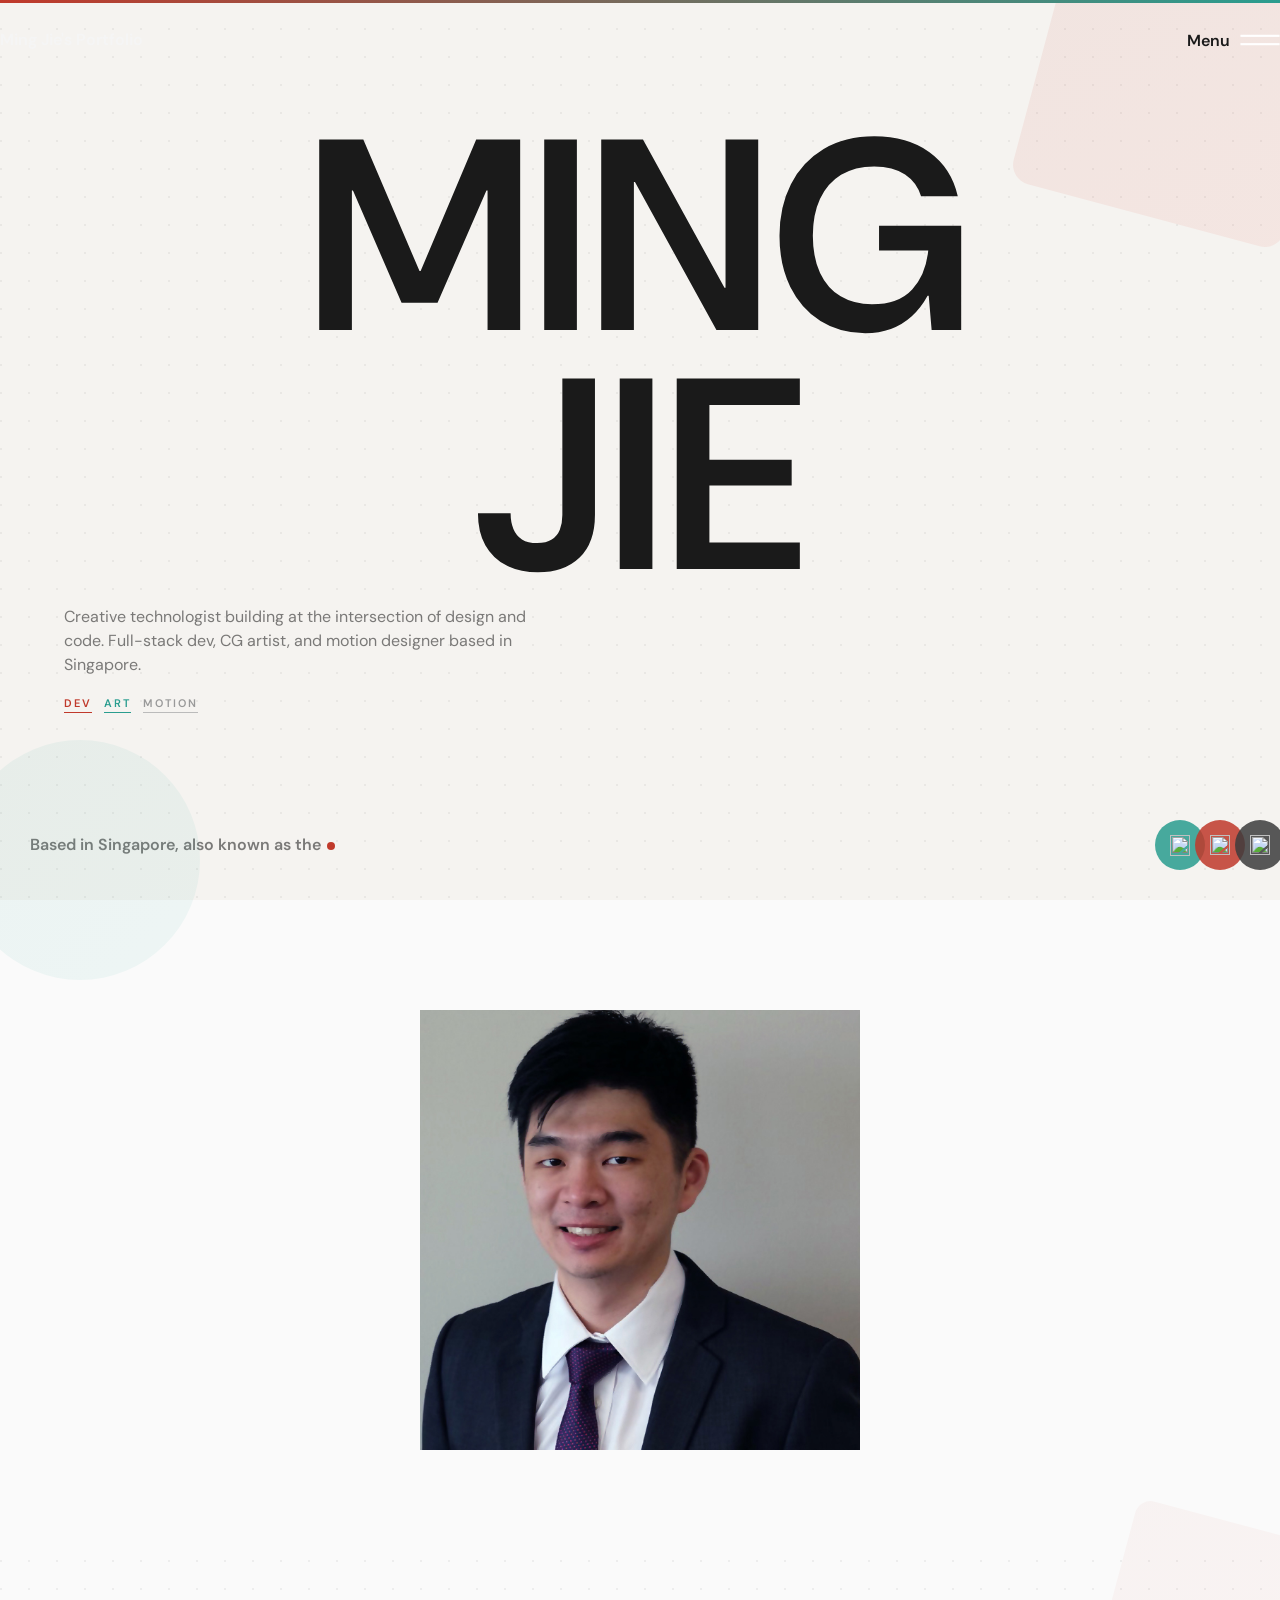
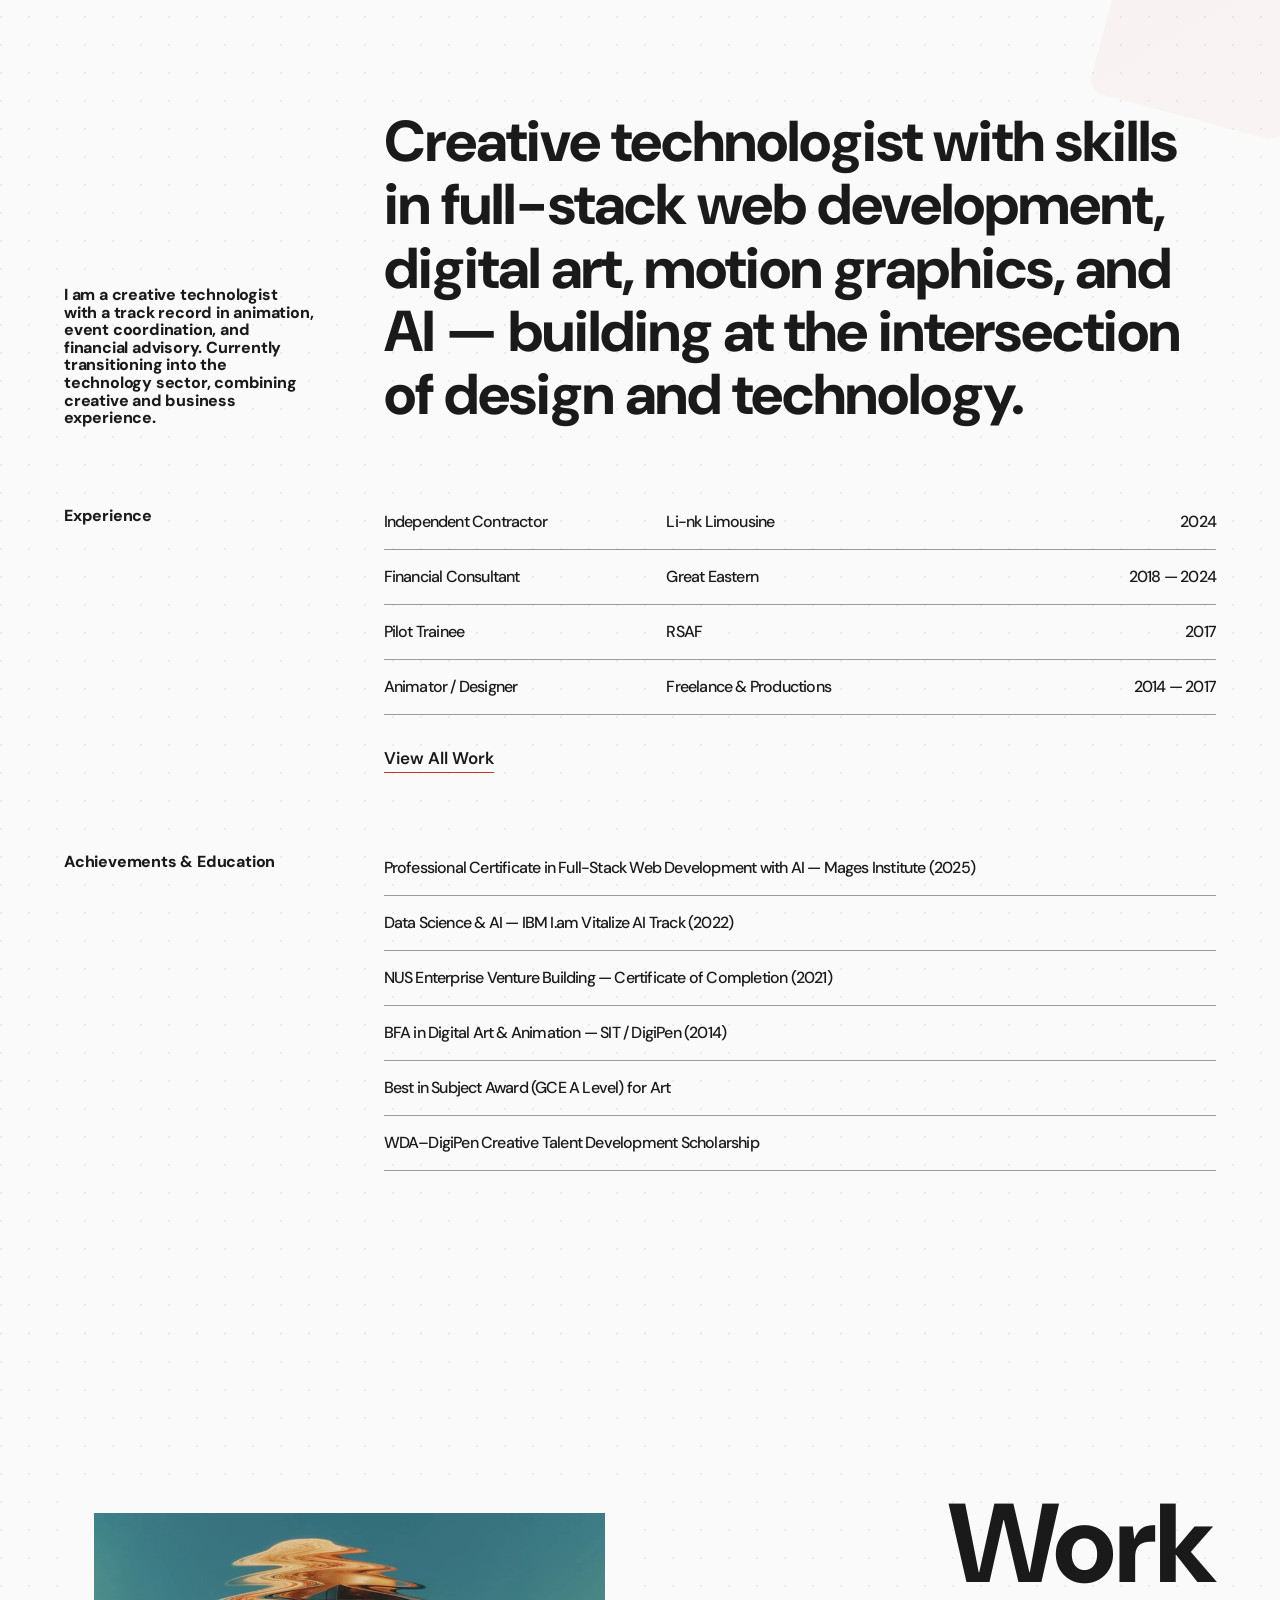
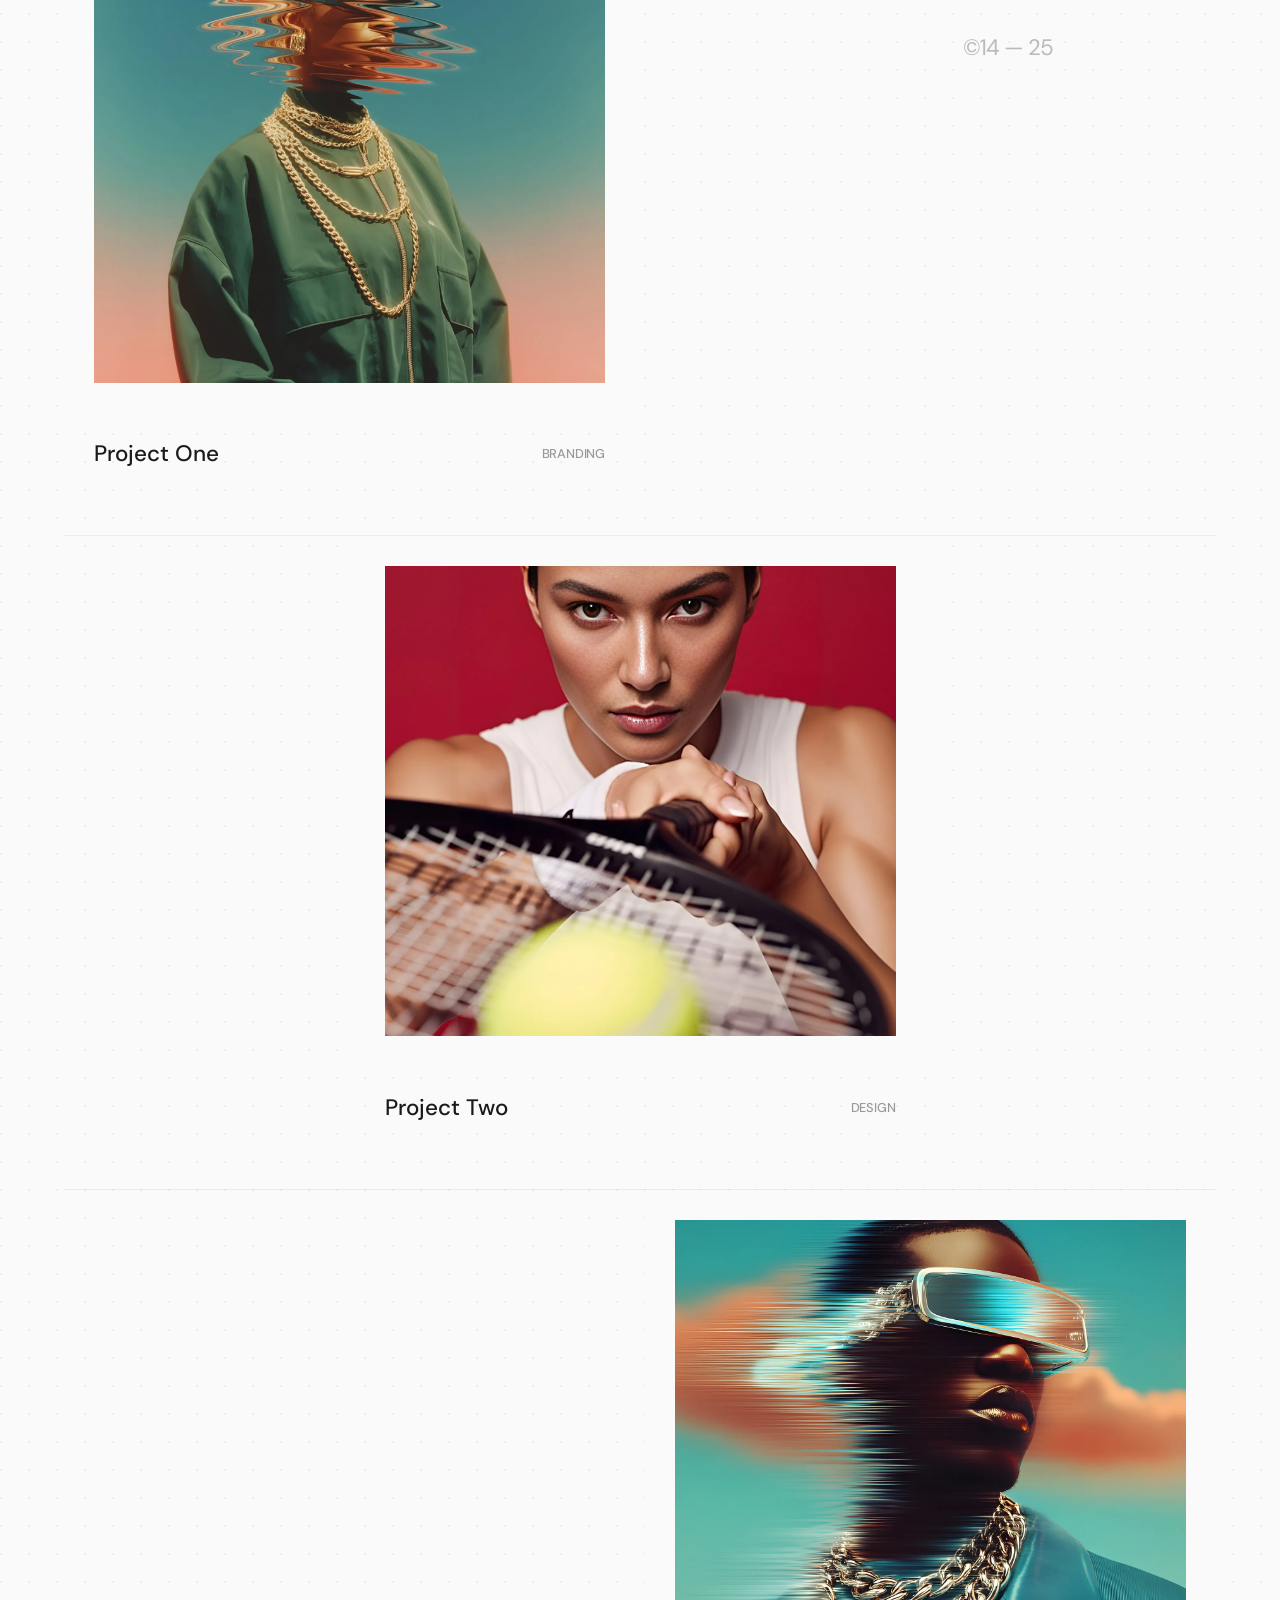
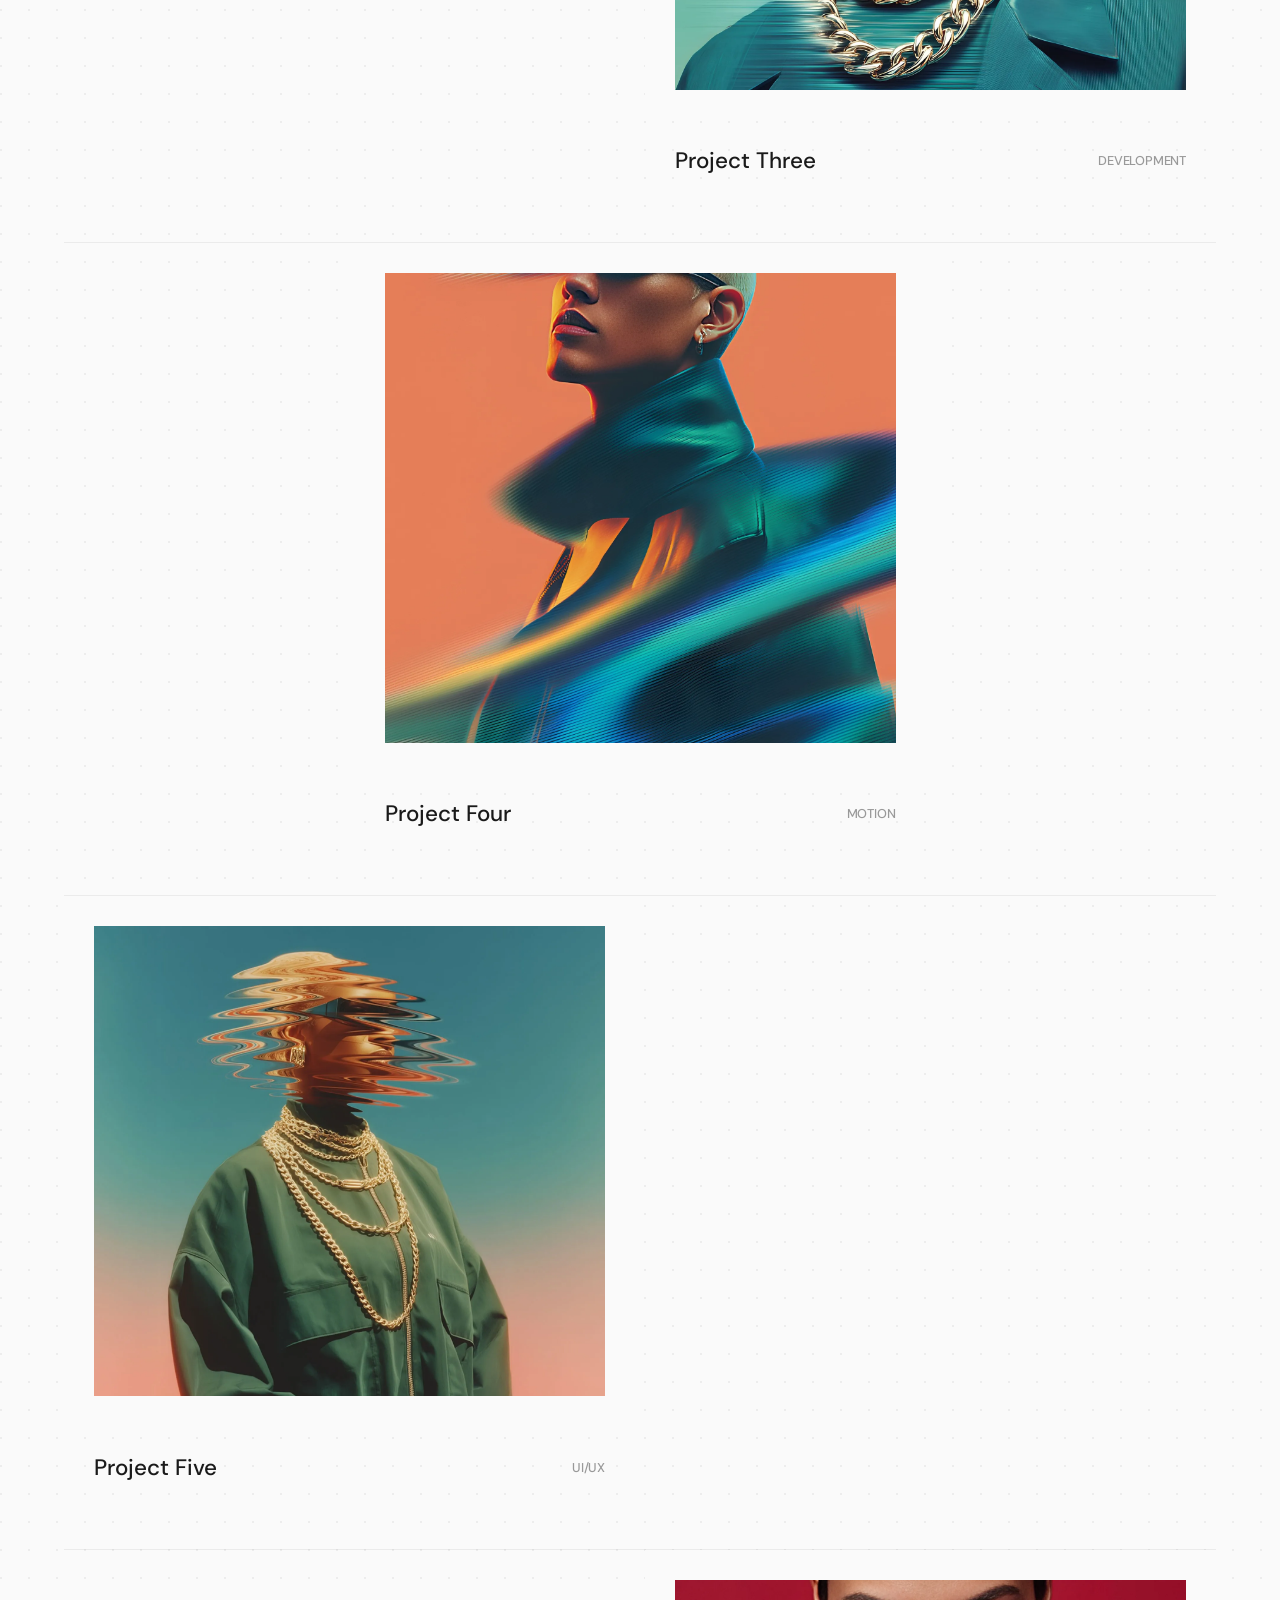
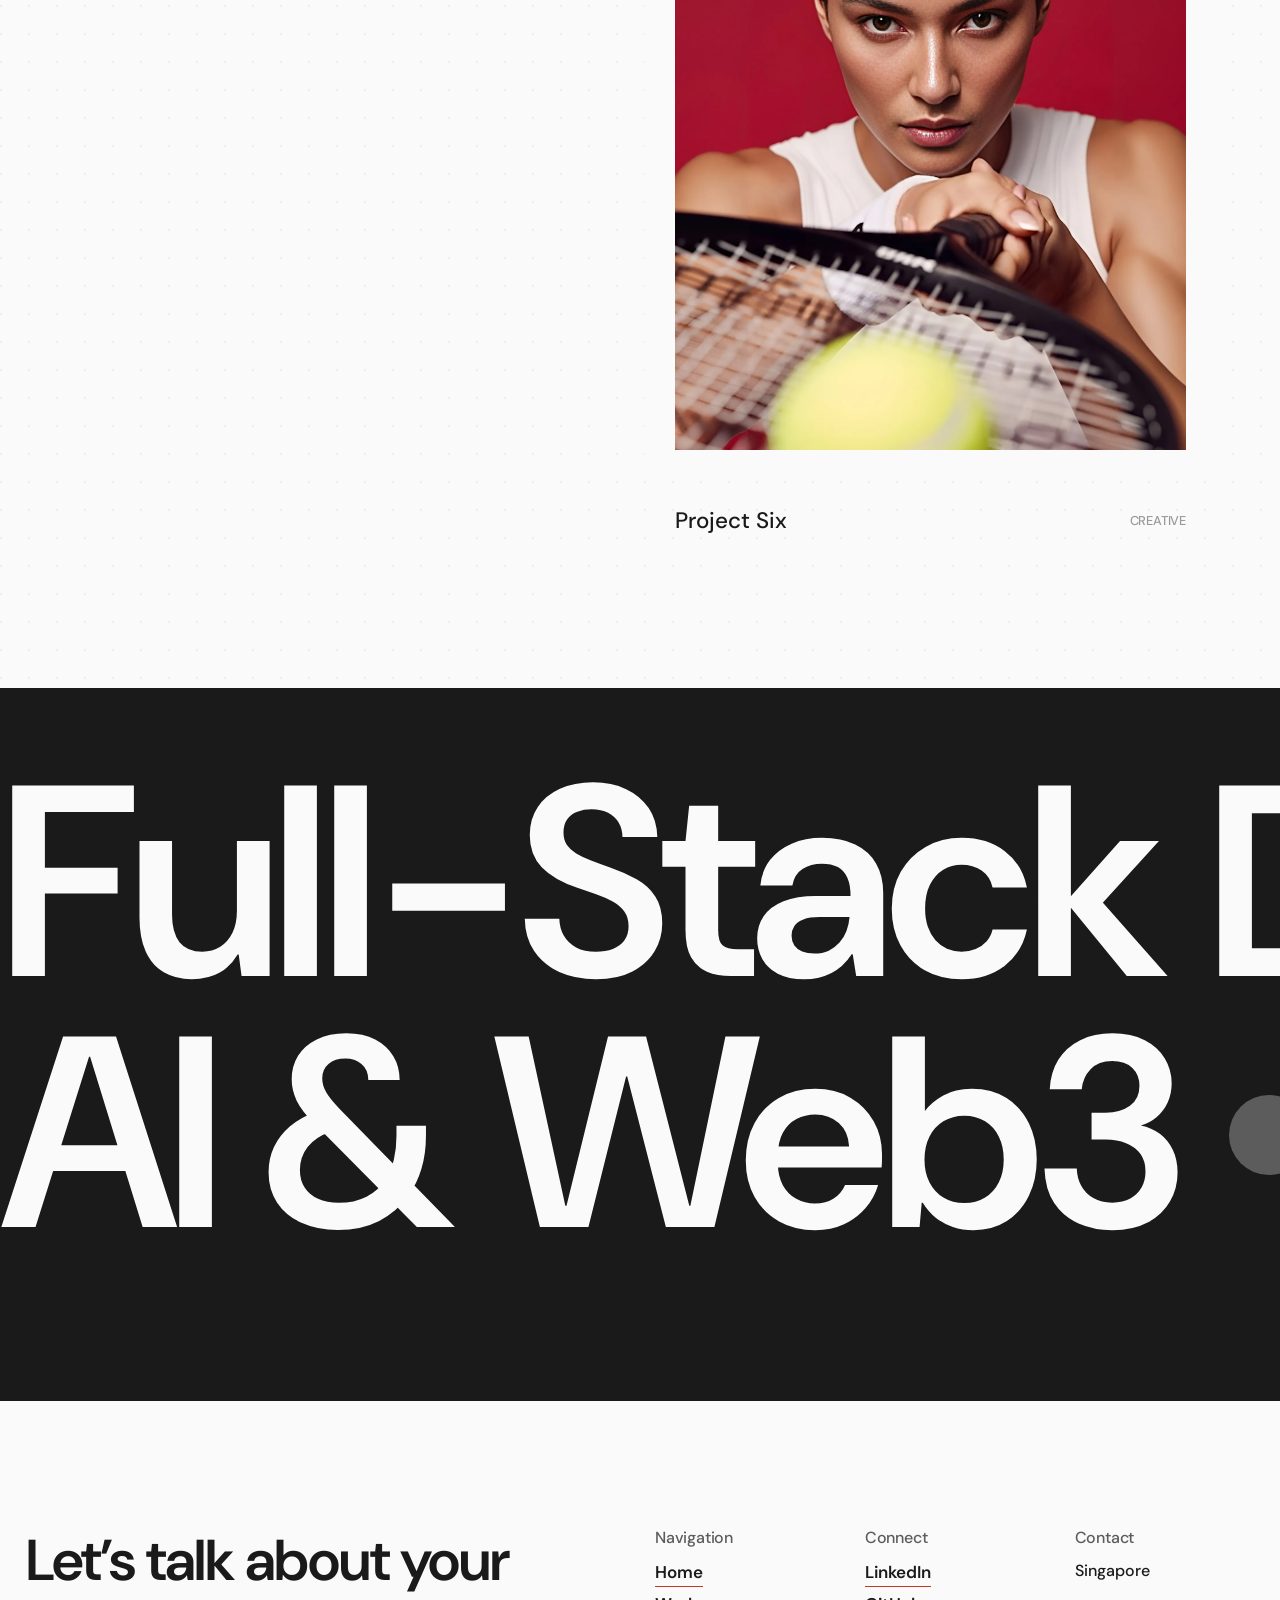
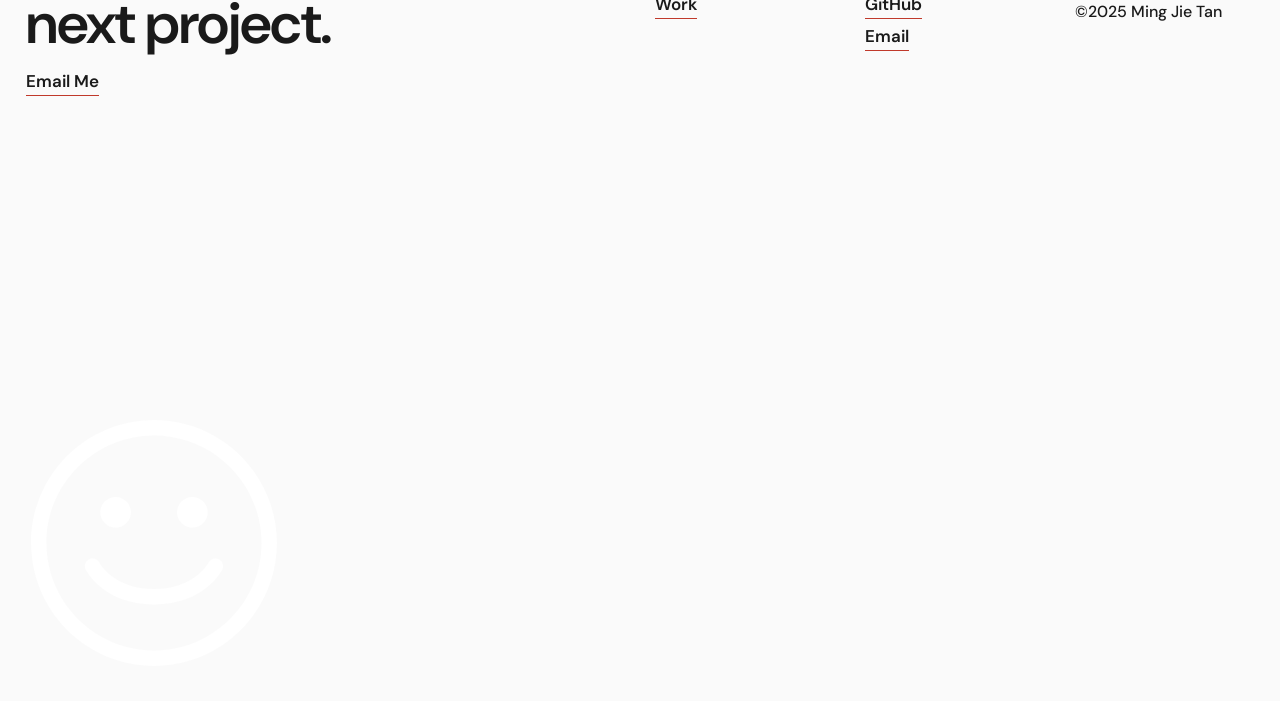
==== commit 9ff9da39: "feat: project cards section switched to light background" ====
--- a/index.html
+++ b/index.html
@@ -276,7 +276,7 @@
       </div>
     </div>
   </section>
-  <section class="section">
+  <section class="section dot-grid">
     <div class="container">
       <div class="work-grid add-space">
         <div id="w-node-f1c1b04c-cbd2-d2c5-e211-973a00e36259-6bd2f44a">
--- a/css/mingkey88-com.webflow.css
+++ b/css/mingkey88-com.webflow.css
@@ -3178,3 +3178,36 @@
   opacity: 0.4;
 }
 
+/* --- Project cards section: dark → light --- */
+.section:not(.gray):not(.with-work-page):not(.with-utility) {
+  background-color: #FAFAFA;
+  color: #1a1a1a;
+}
+
+.section:not(.gray) .page-title.flex {
+  color: #1a1a1a;
+  font-weight: 800;
+}
+
+.section:not(.gray) .page-title.flex .small {
+  color: #999;
+  font-weight: 400;
+}
+
+.project-photo._01 {
+  border-radius: 8px;
+}
+
+.project-small-title.biger {
+  color: #1a1a1a;
+}
+
+.project-small-title.lighter {
+  color: #999;
+}
+
+/* Page divider visibility on light bg */
+.page-divider {
+  border-bottom: 1px solid rgba(0,0,0,0.06);
+}
+
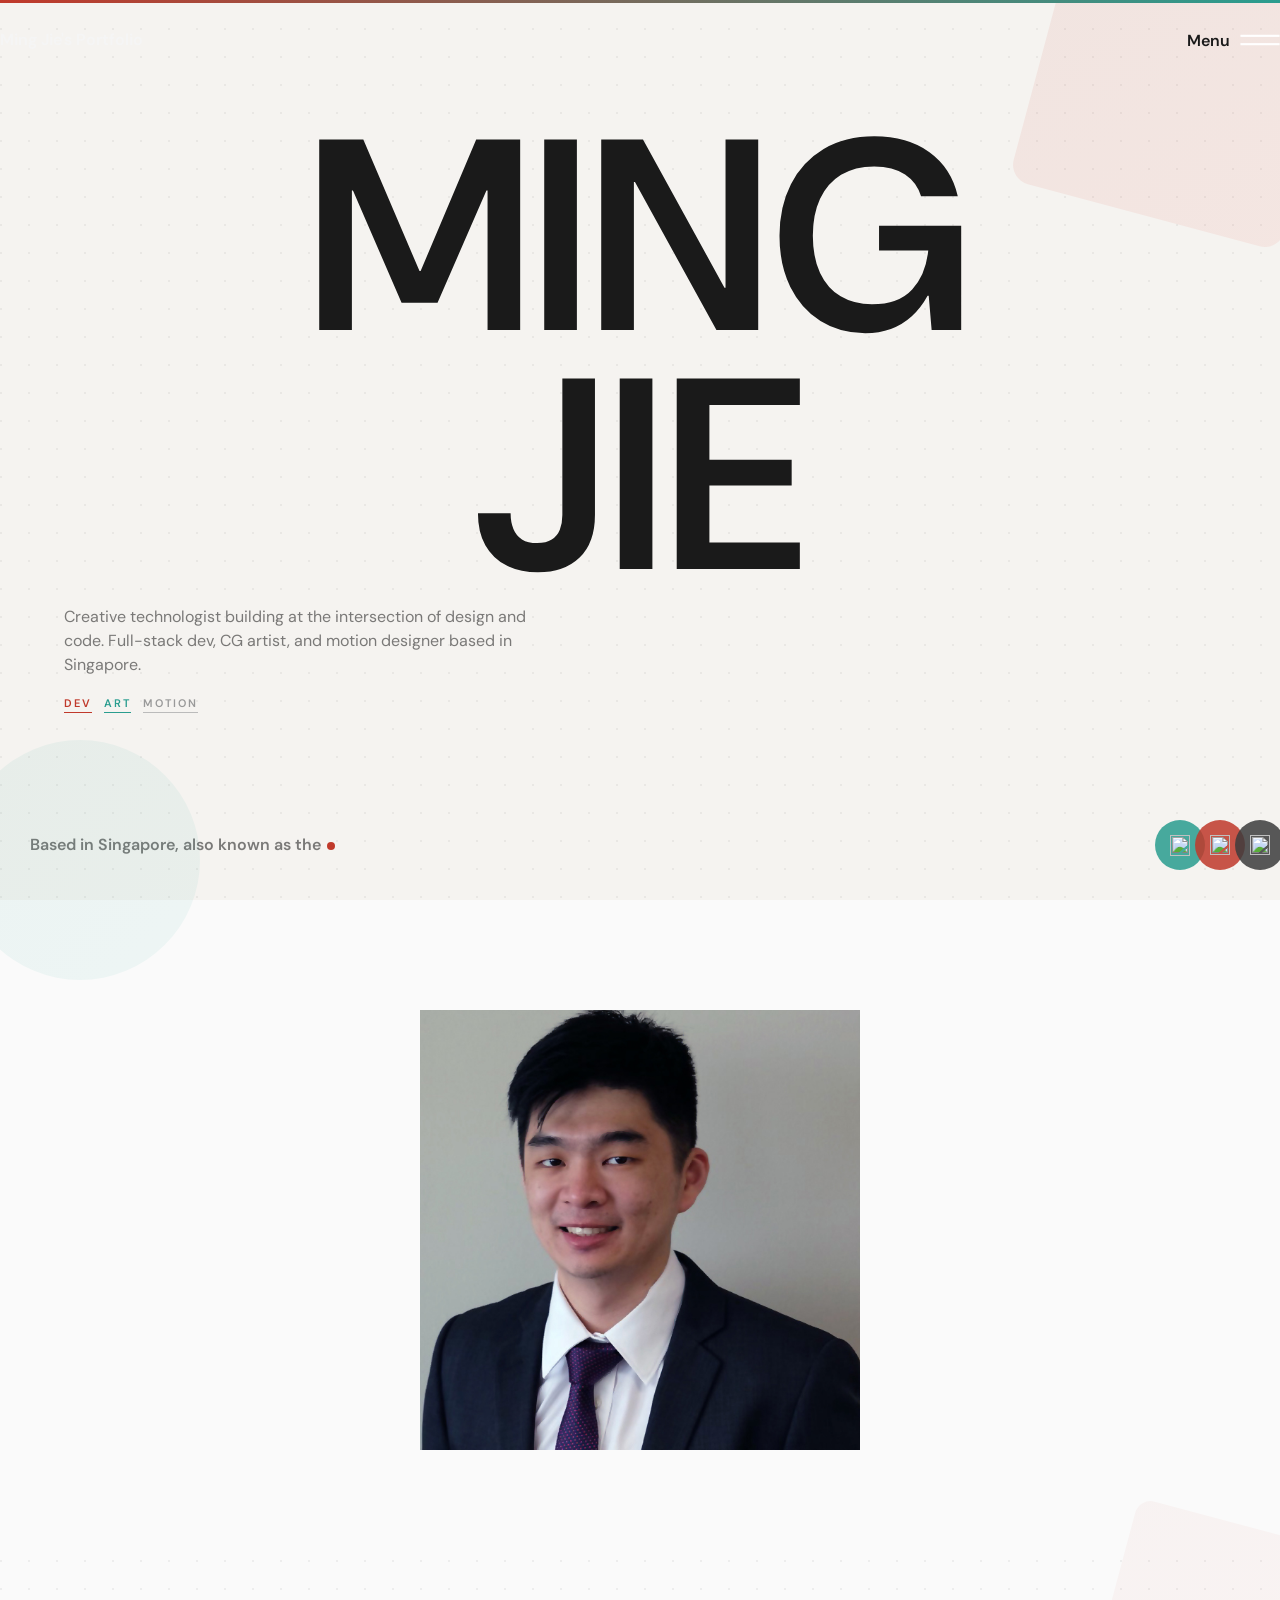
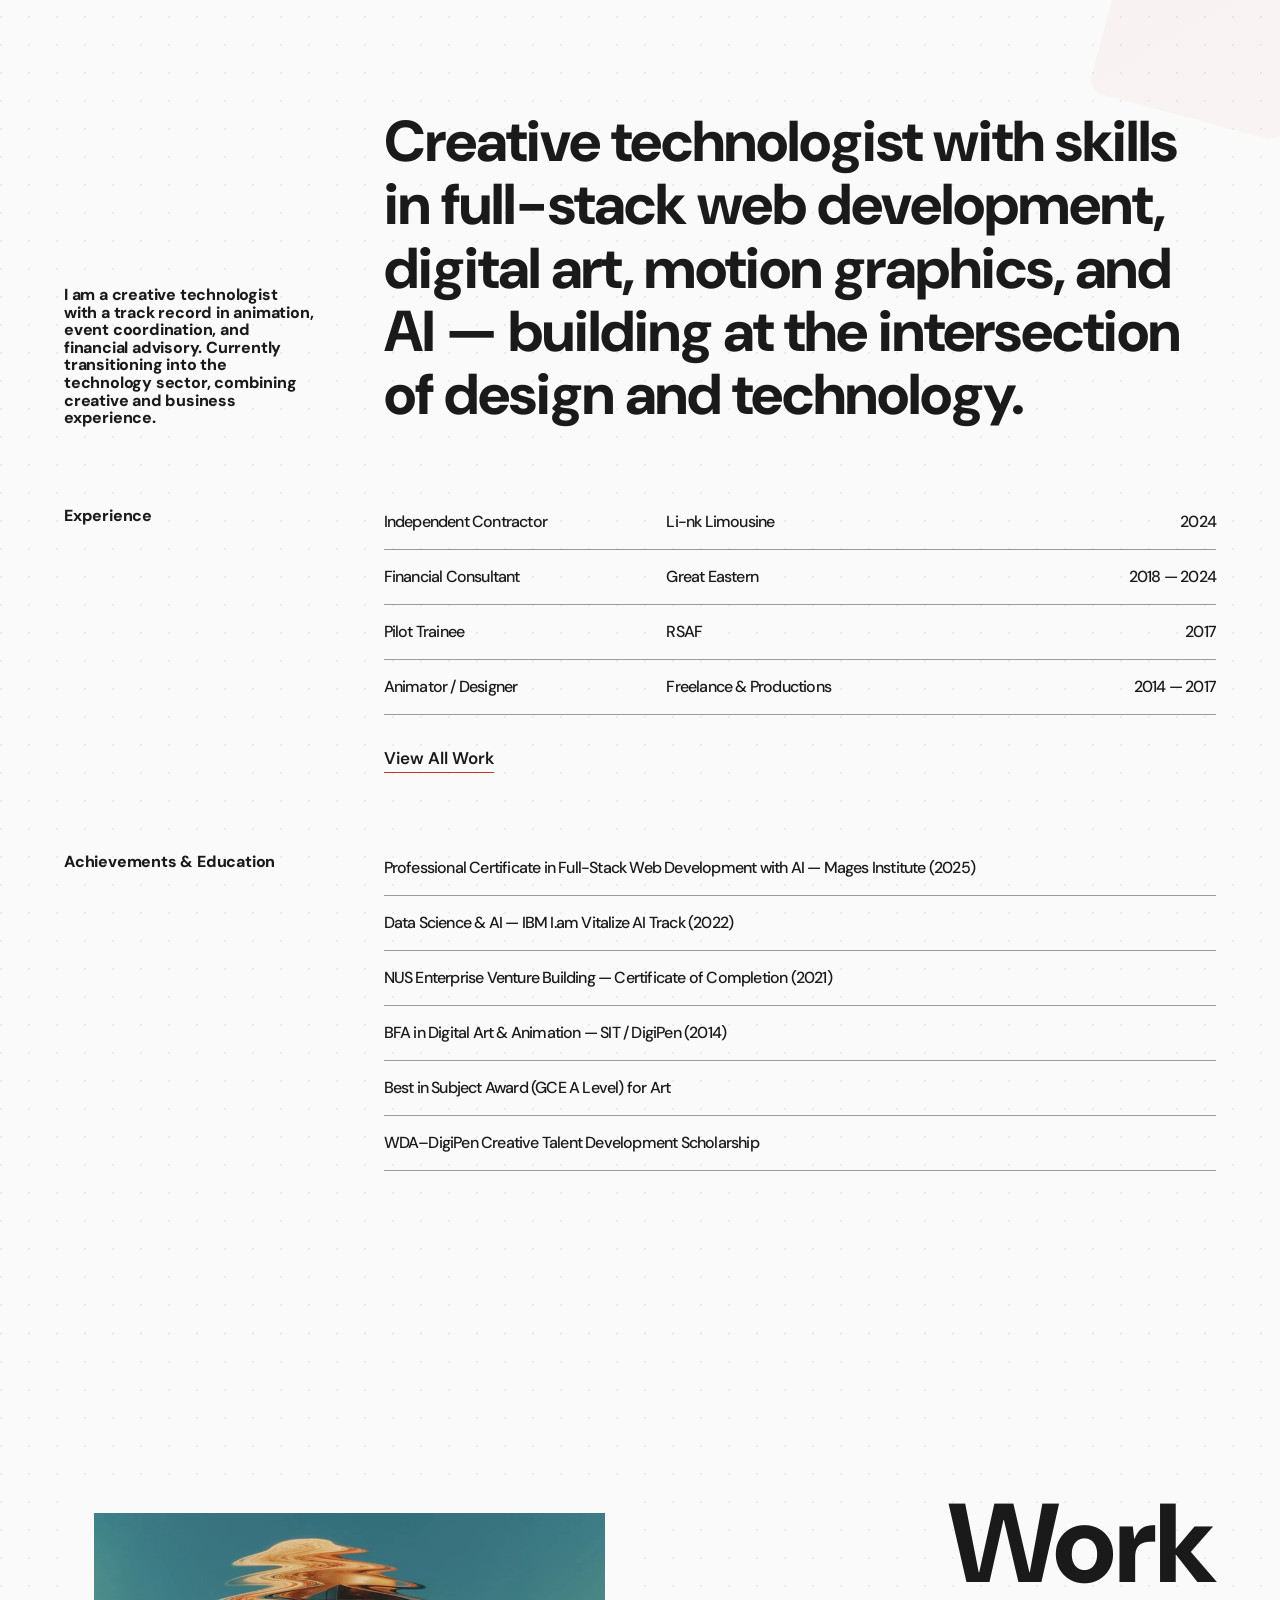
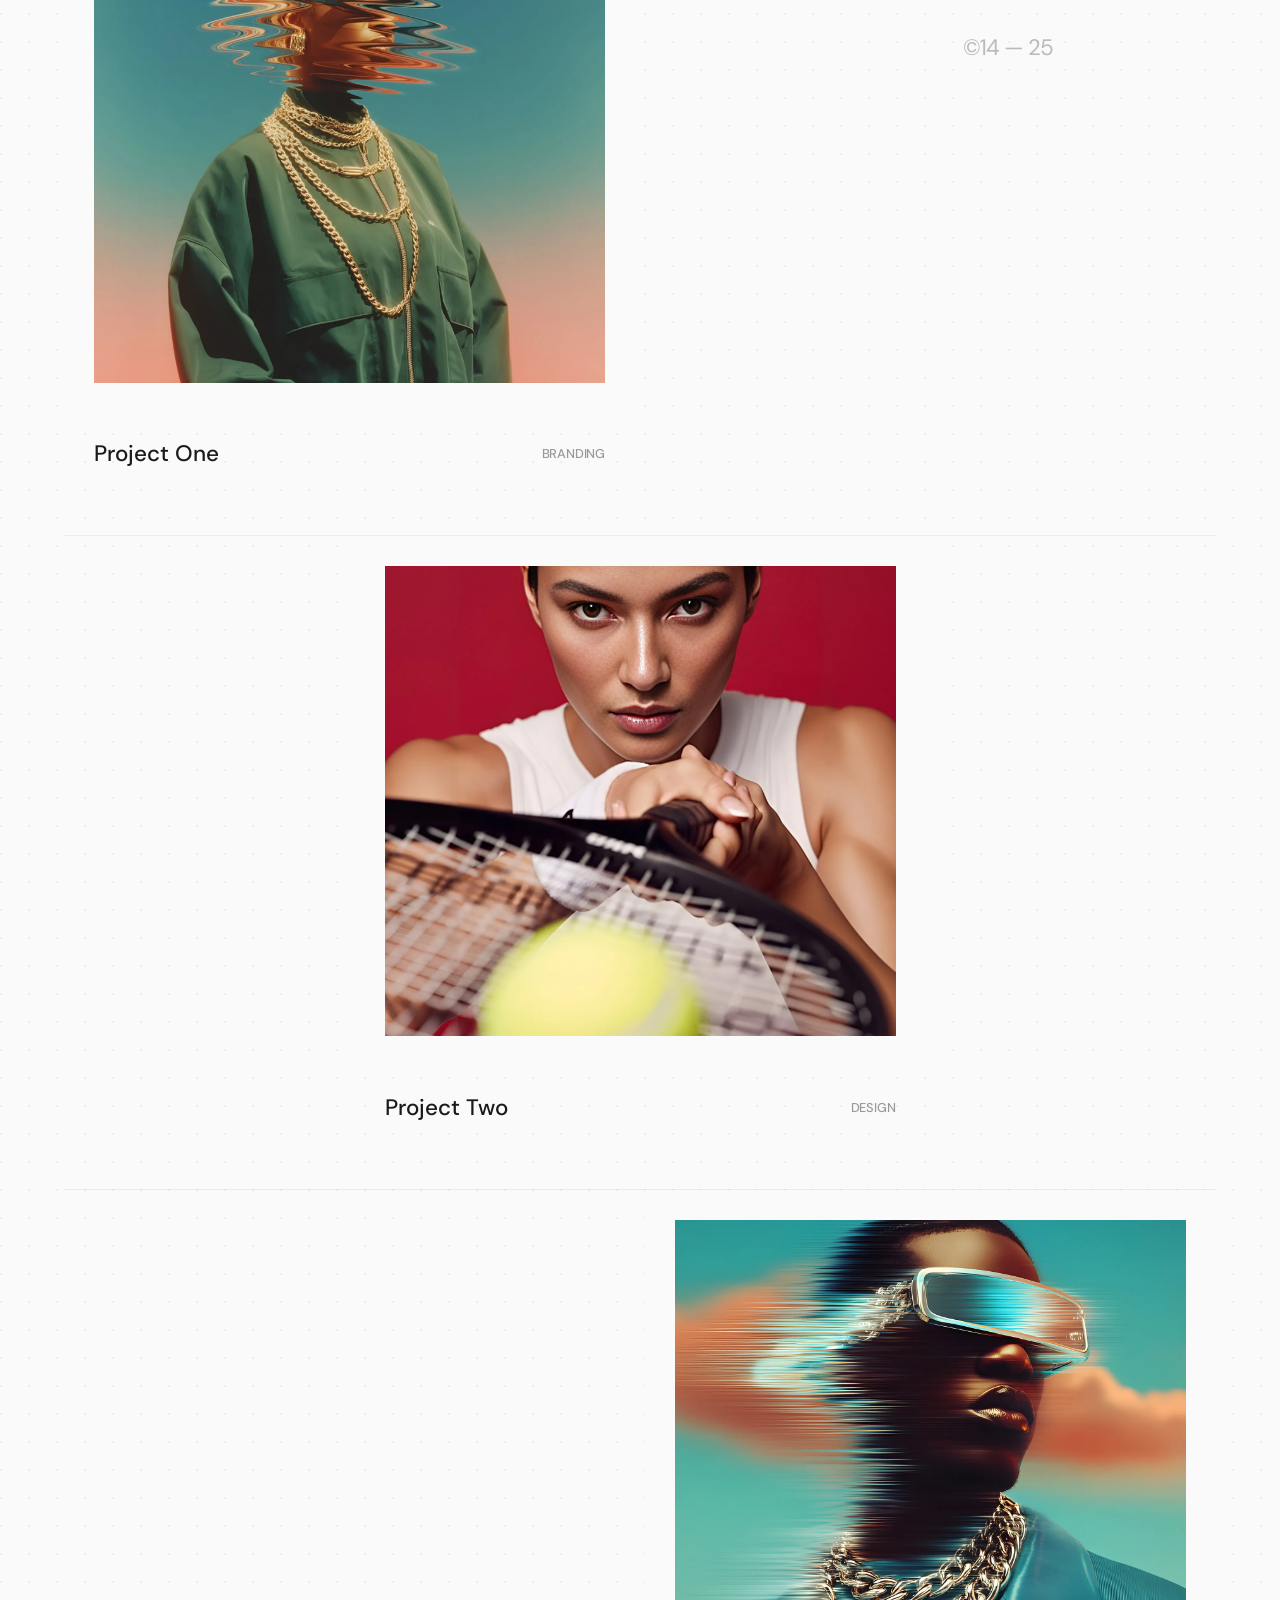
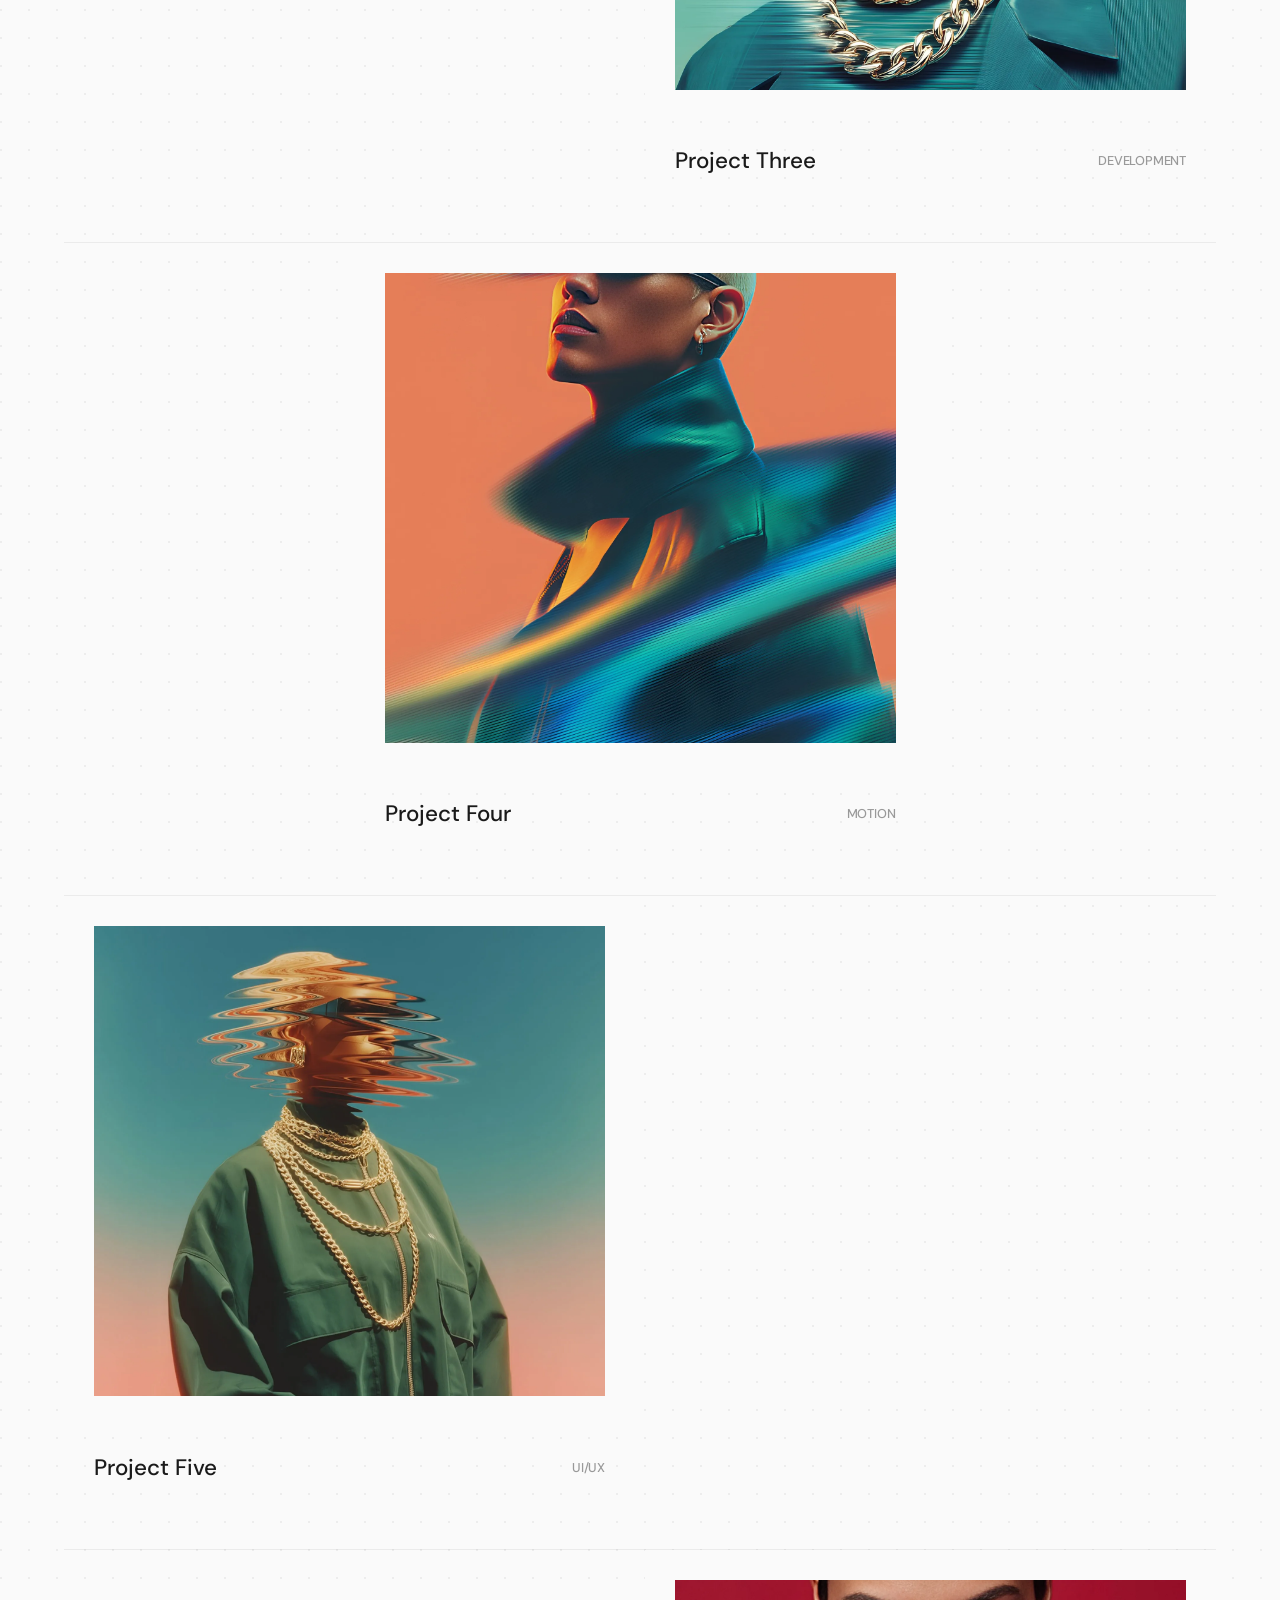
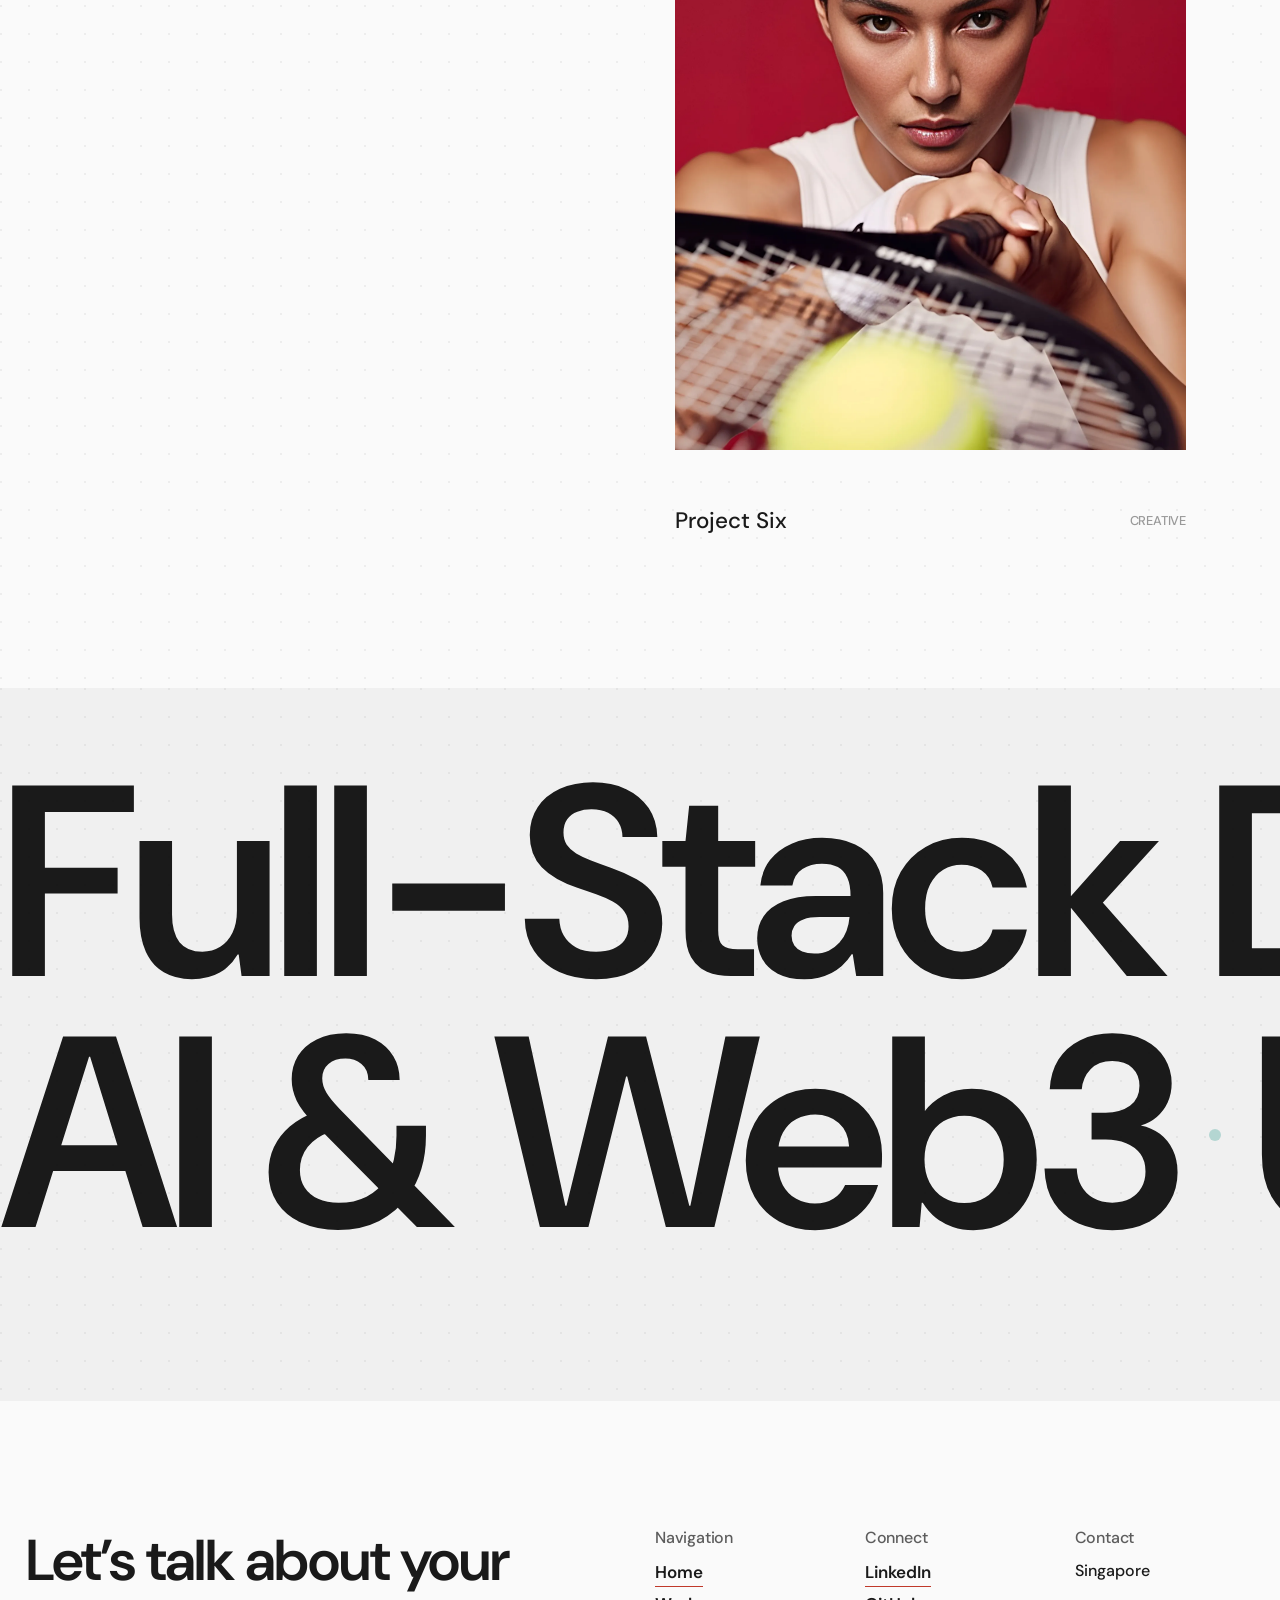
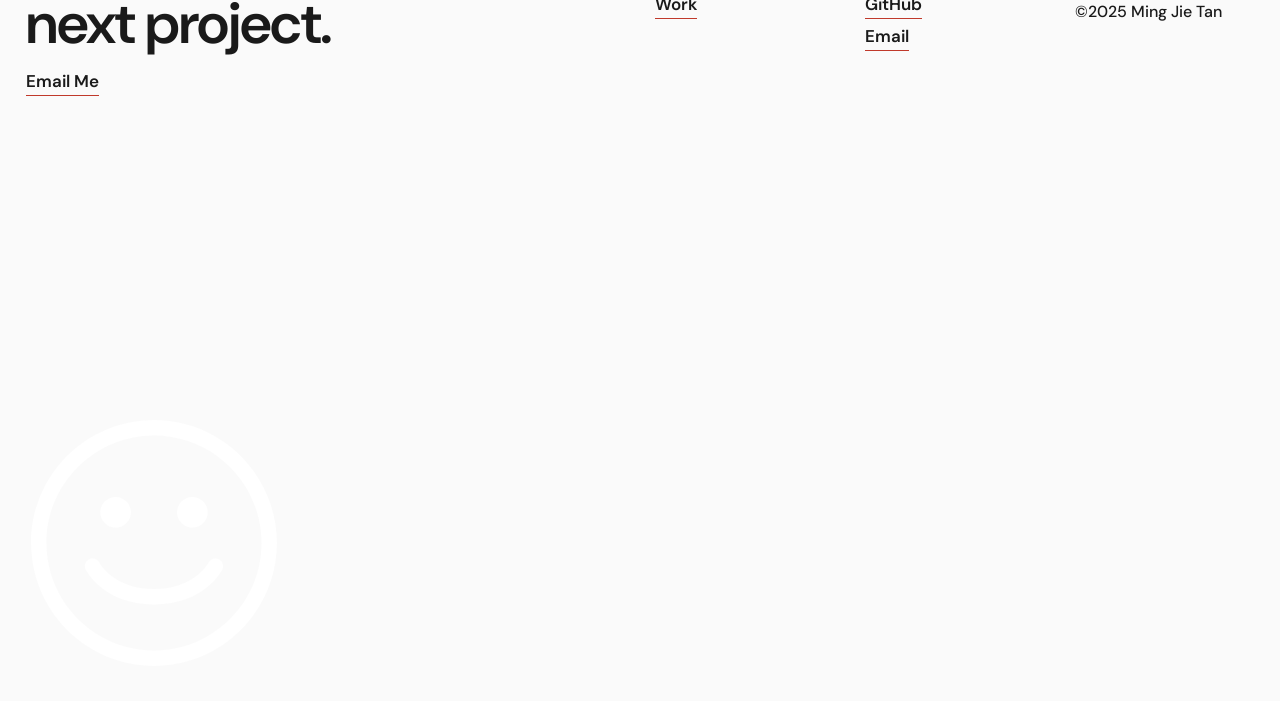
==== commit 1690570a: "feat: skills banner switched to light with colored dot separators" ====
--- a/index.html
+++ b/index.html
@@ -468,7 +468,7 @@
       </div>
     </div>
   </section>
-  <section data-w-id="052a9d9b-9b05-ca71-b6f6-08d4179d958b" class="section-cta for-services">
+  <section data-w-id="052a9d9b-9b05-ca71-b6f6-08d4179d958b" class="section-cta for-services dot-grid">
     <div class="main-service-effect">
       <div data-w-id="052a9d9b-9b05-ca71-b6f6-08d4179d958d" class="text-rotator-content">
         <h3 class="text-rotator-big for-services">Full-Stack Dev</h3>
--- a/css/mingkey88-com.webflow.css
+++ b/css/mingkey88-com.webflow.css
@@ -3211,3 +3211,31 @@
   border-bottom: 1px solid rgba(0,0,0,0.06);
 }
 
+/* --- Skills banner: dark → light --- */
+.section-cta.for-services {
+  background-color: #f0f0f0;
+  position: relative;
+}
+
+.text-rotator-big.for-services {
+  color: #1a1a1a;
+}
+
+/* Colored dot separators replace happy-face circles */
+.happy-face-hero._130px {
+  background-color: transparent;
+  width: 12px;
+  height: 12px;
+  border-radius: 50%;
+  margin-left: 30px;
+  margin-right: 30px;
+}
+
+.text-rotator-content:first-child .happy-face-hero._130px {
+  background-color: #C0392B;
+}
+
+.text-rotator-content:last-child .happy-face-hero._130px {
+  background-color: #2A9D8F;
+}
+
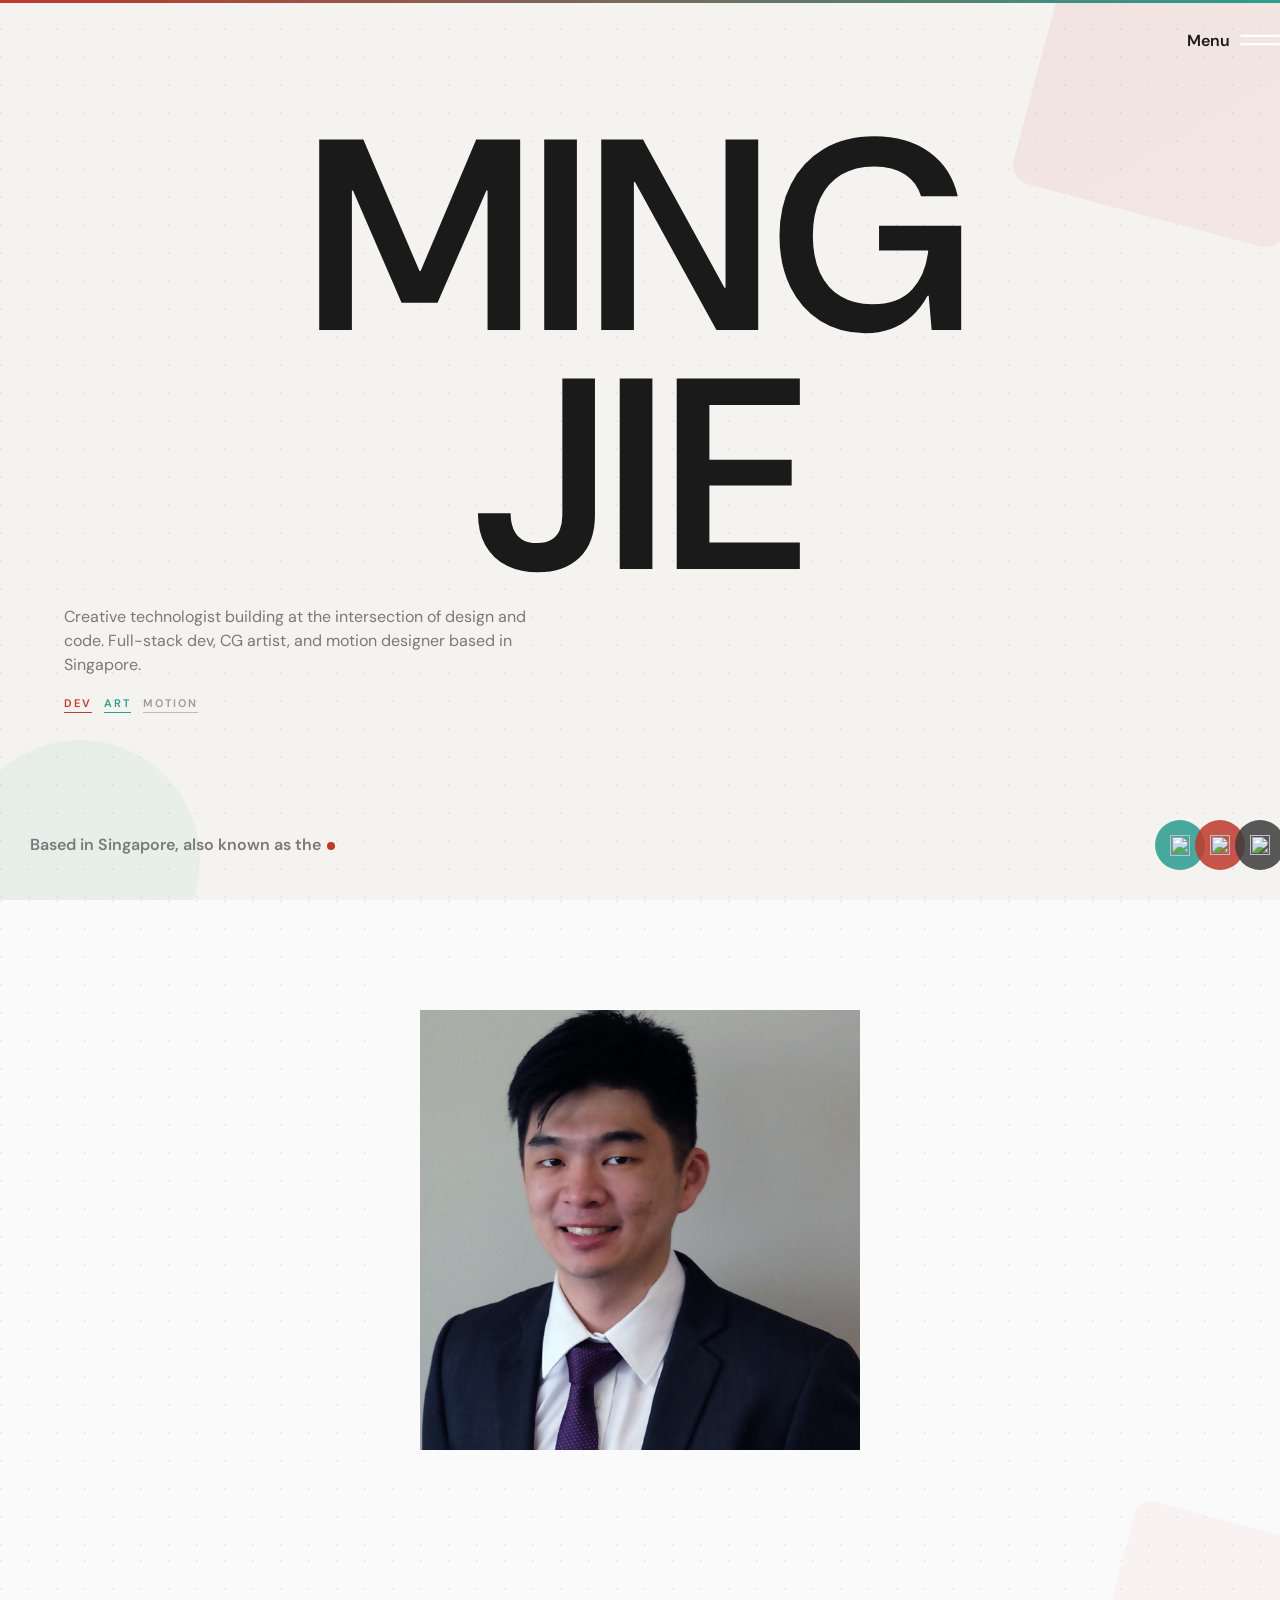
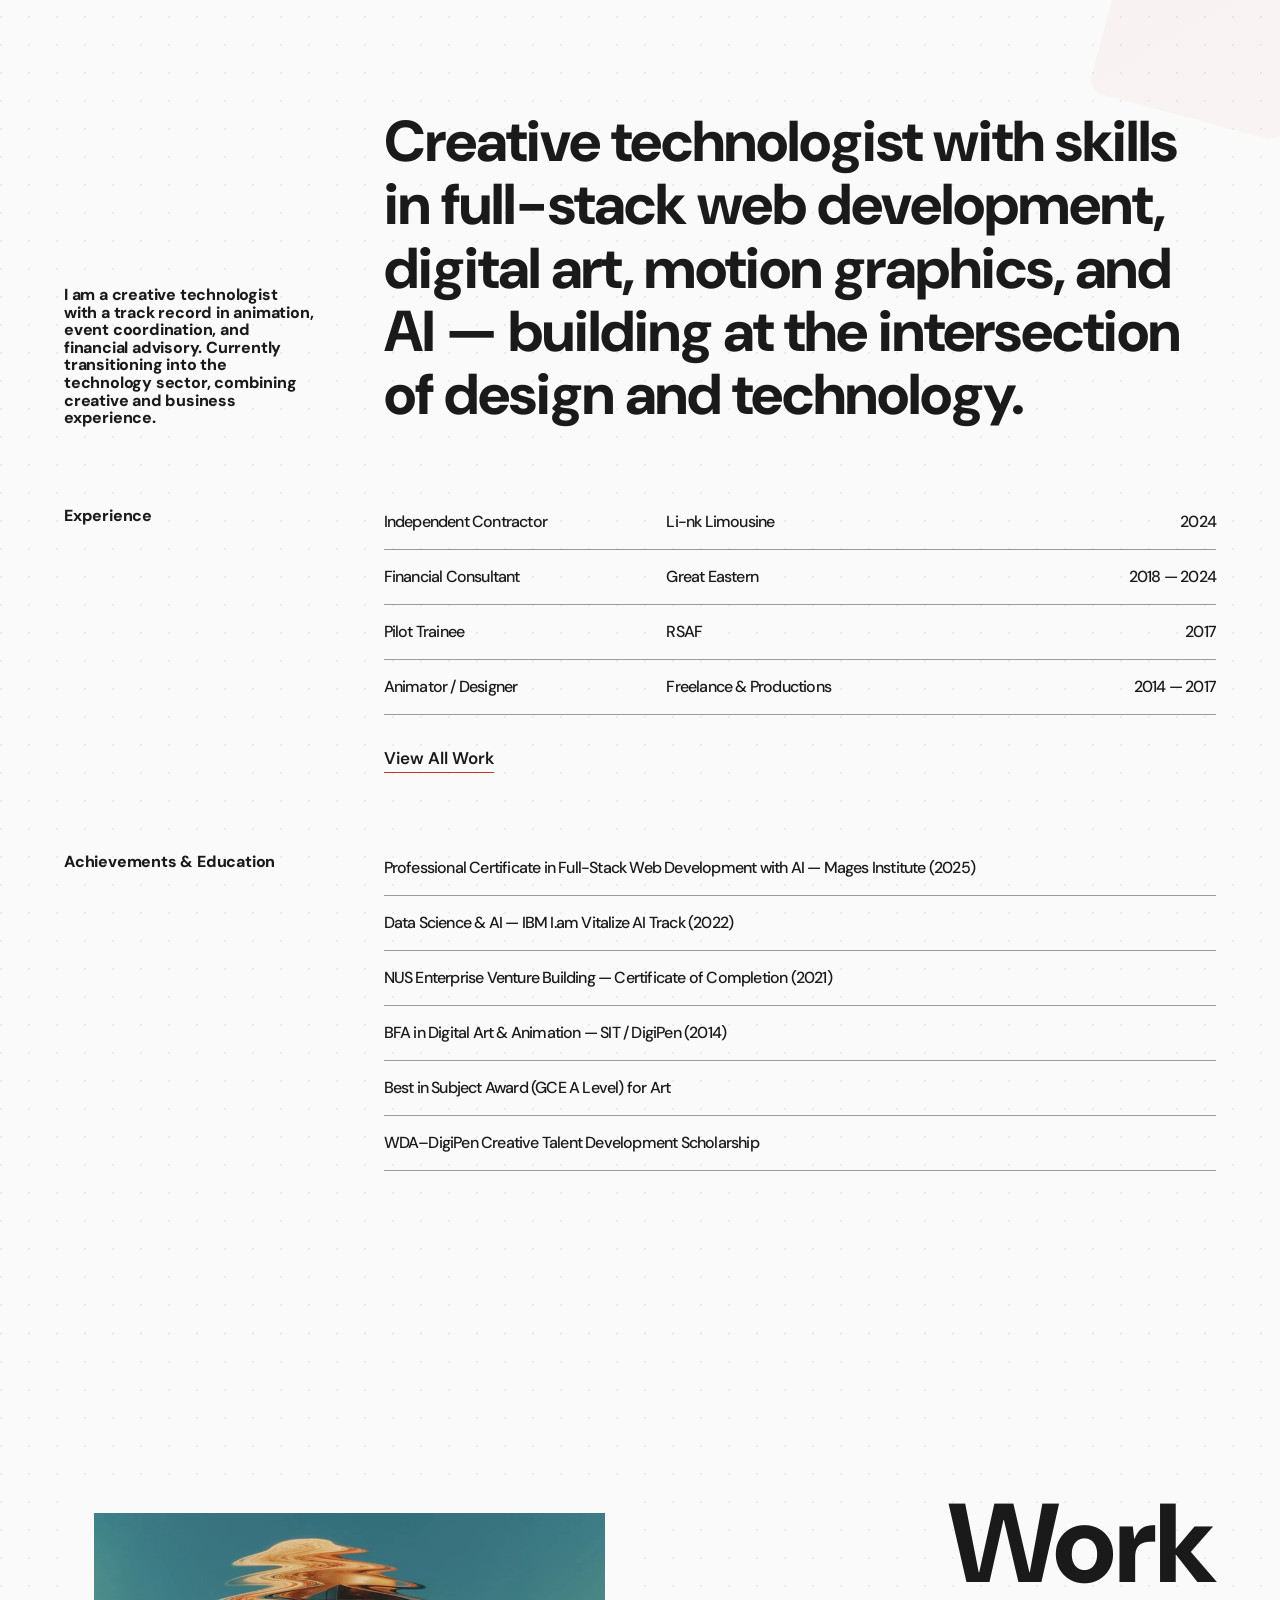
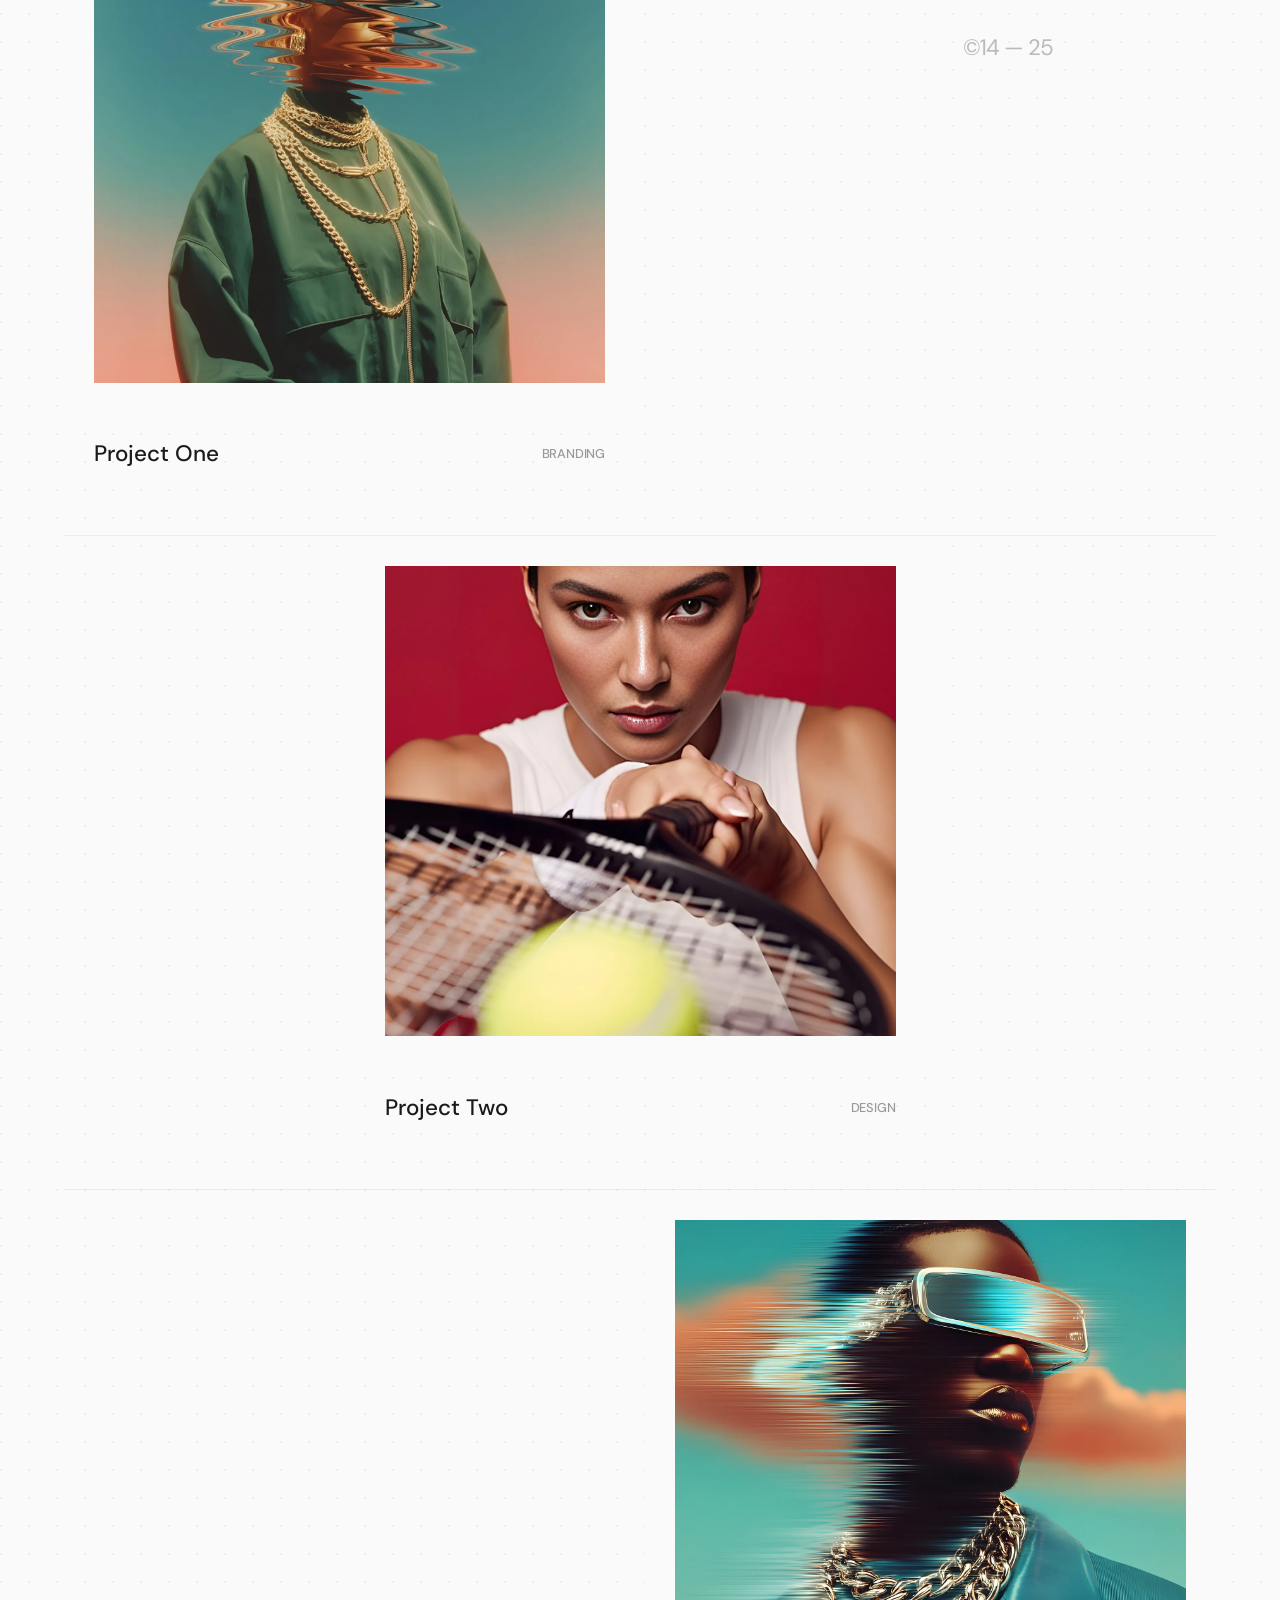
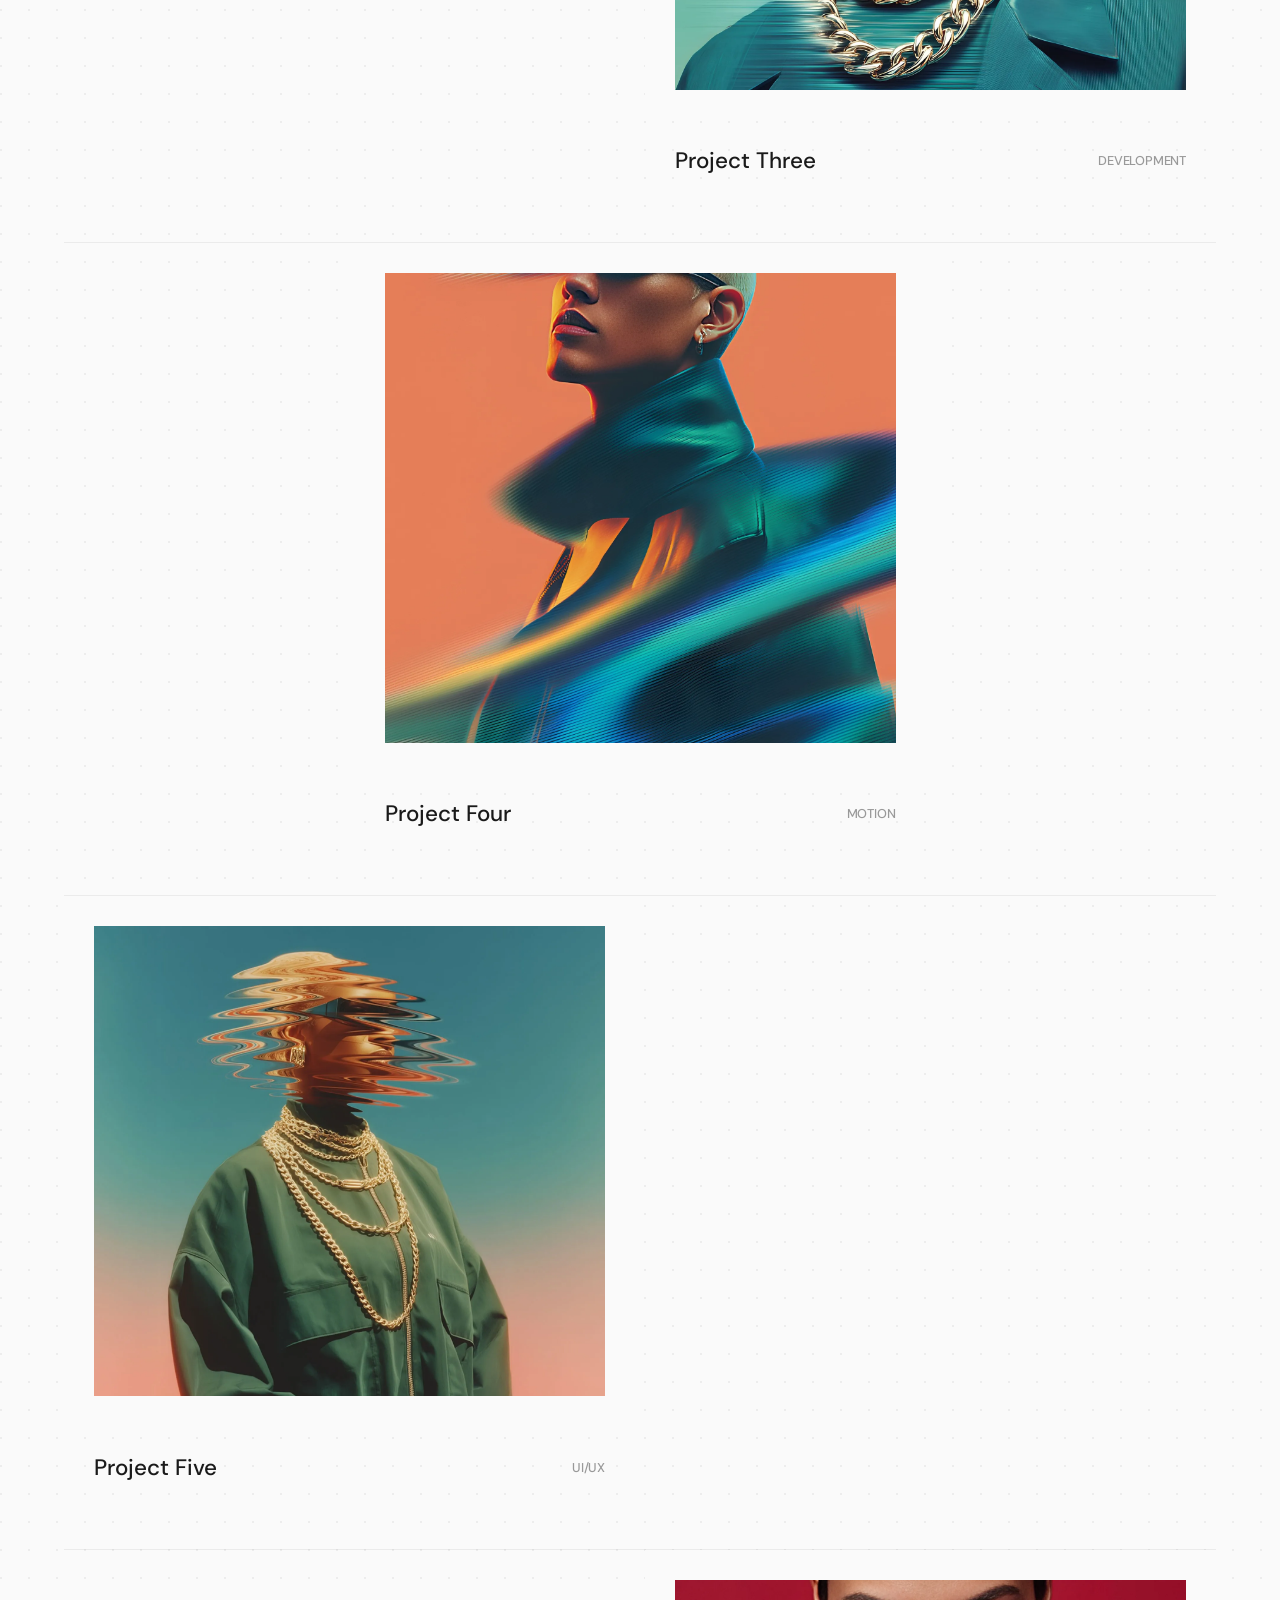
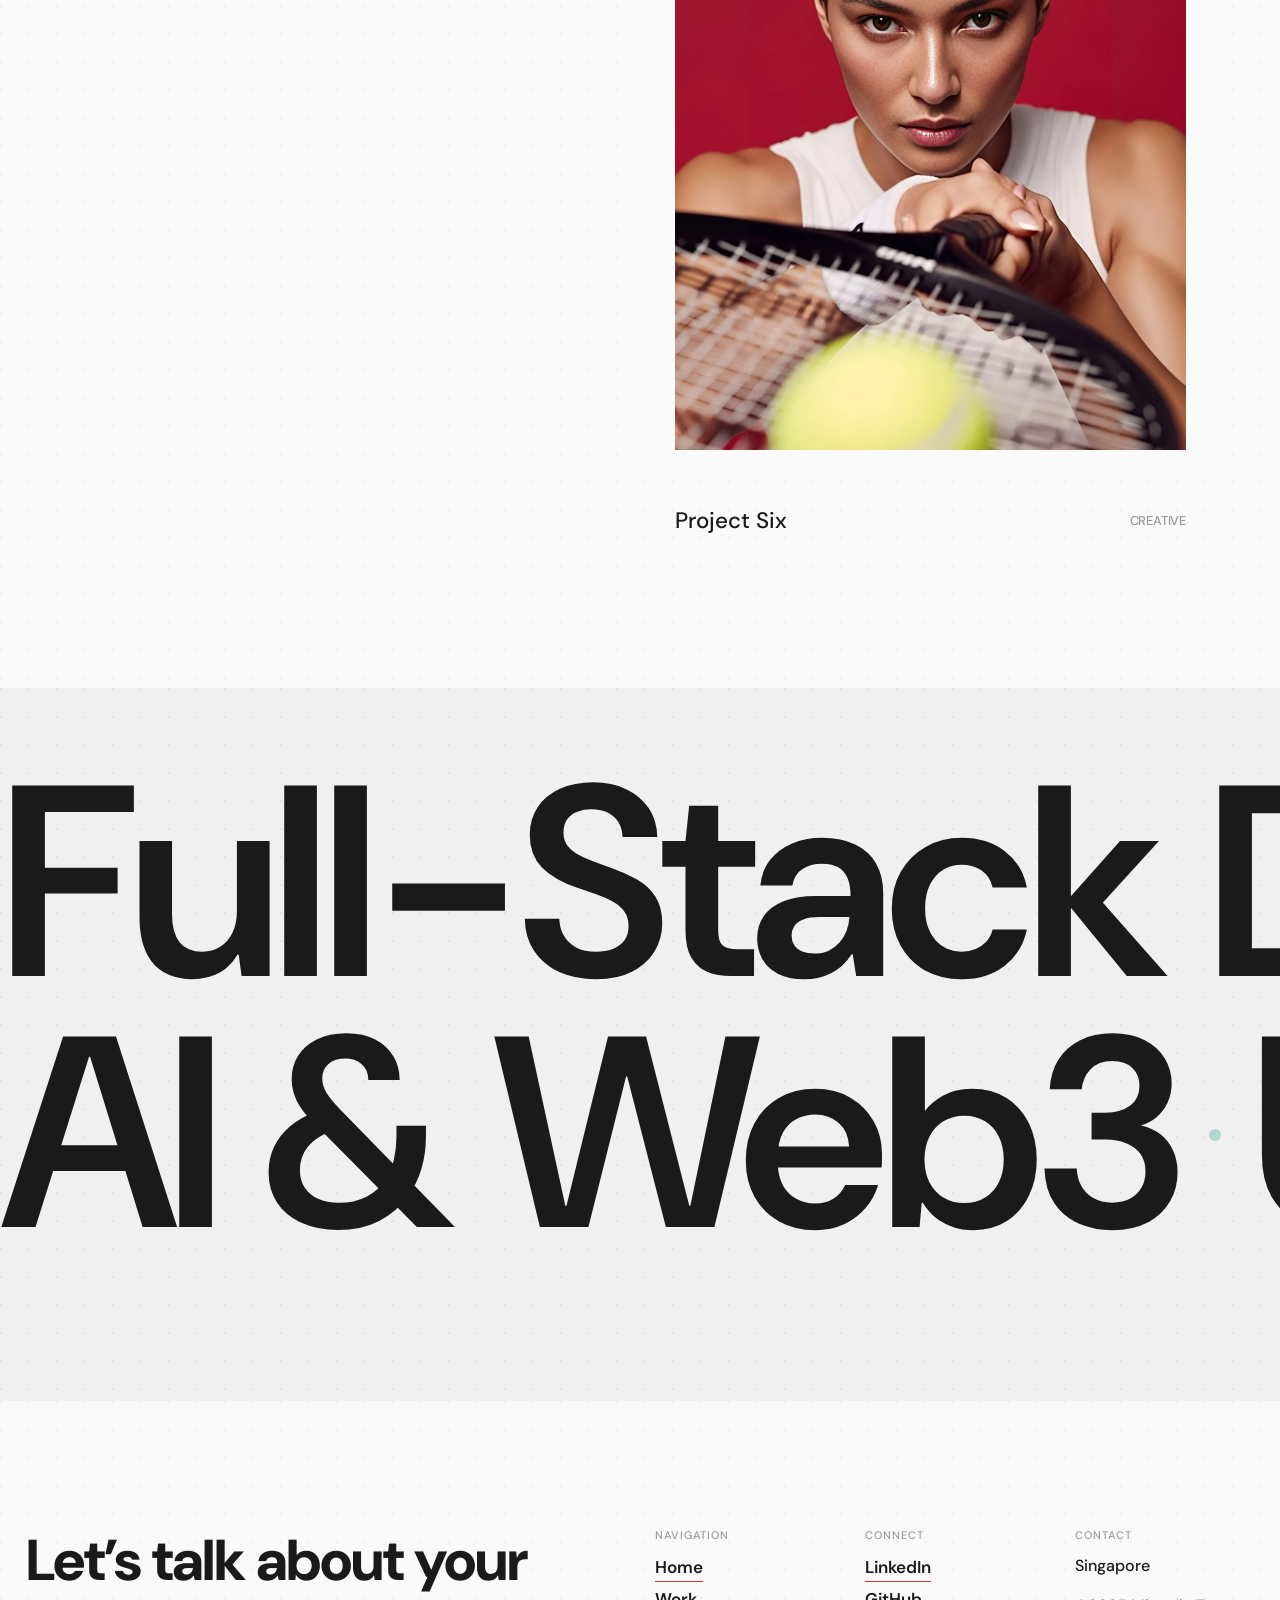
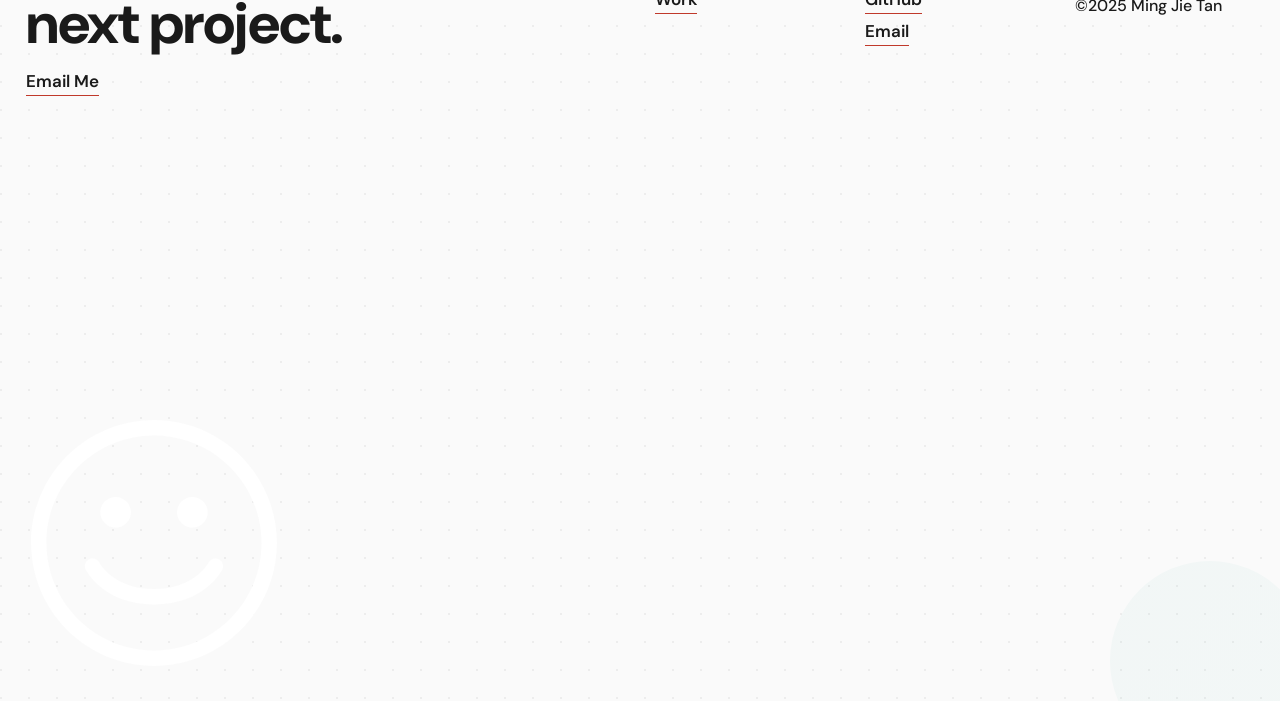
==== commit 93b6c3c4: "feat: footer and profile section with dot grid and bold typography" ====
--- a/index.html
+++ b/index.html
@@ -149,7 +149,7 @@
       </div>
     </div>
   </div>
-  <section class="section-photo video">
+  <section class="section-photo video dot-grid">
     <div class="container">
       <div class="project-content">
         <div class="project-wrapper-link">
@@ -491,7 +491,7 @@
     </div>
   </section>
   </main>
-  <footer data-w-id="430377ad-3499-b0a3-857b-a4511ae5d3e9" class="footer-main" role="contentinfo">
+  <footer data-w-id="430377ad-3499-b0a3-857b-a4511ae5d3e9" class="footer-main dot-grid" role="contentinfo">
     <div class="container">
       <div>
         <div class="grid-2-columns for-footer">
--- a/css/mingkey88-com.webflow.css
+++ b/css/mingkey88-com.webflow.css
@@ -3239,3 +3239,41 @@
   background-color: #2A9D8F;
 }
 
+
+/* --- Profile photo section --- */
+.section-photo.video {
+  position: relative;
+  background-color: #FAFAFA;
+}
+
+/* --- Footer --- */
+.footer-main {
+  position: relative;
+}
+
+.footer-main .page-title.flex.second {
+  font-weight: 800;
+  color: #1a1a1a;
+}
+
+.footer-main .page-title.flex.third {
+  text-transform: uppercase;
+  letter-spacing: 1px;
+  font-size: 11px;
+  color: #999;
+  opacity: 1;
+}
+
+/* Footer geometric watermark */
+.footer-main::after {
+  content: "";
+  position: absolute;
+  bottom: -60px;
+  right: -30px;
+  width: 200px;
+  height: 200px;
+  background: linear-gradient(135deg, #2A9D8F, #45b7aa);
+  border-radius: 50%;
+  opacity: 0.04;
+  pointer-events: none;
+}
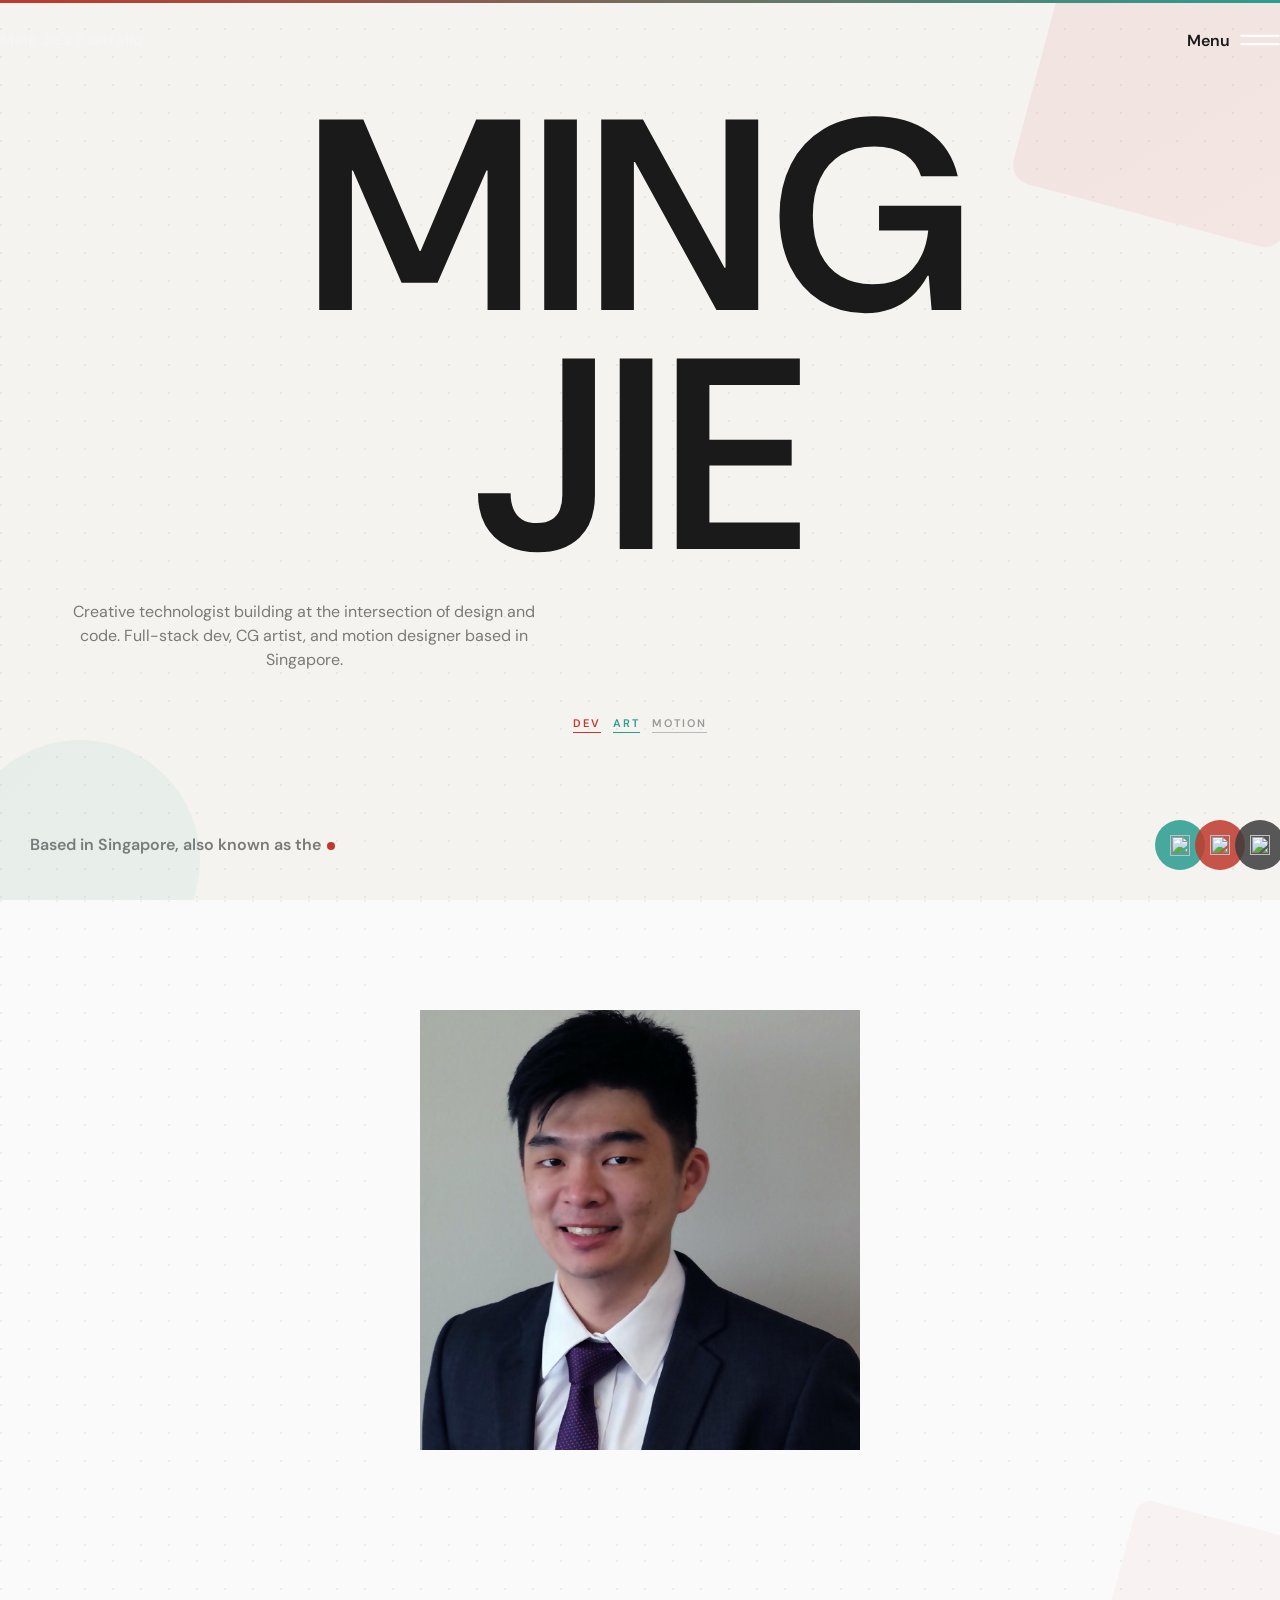
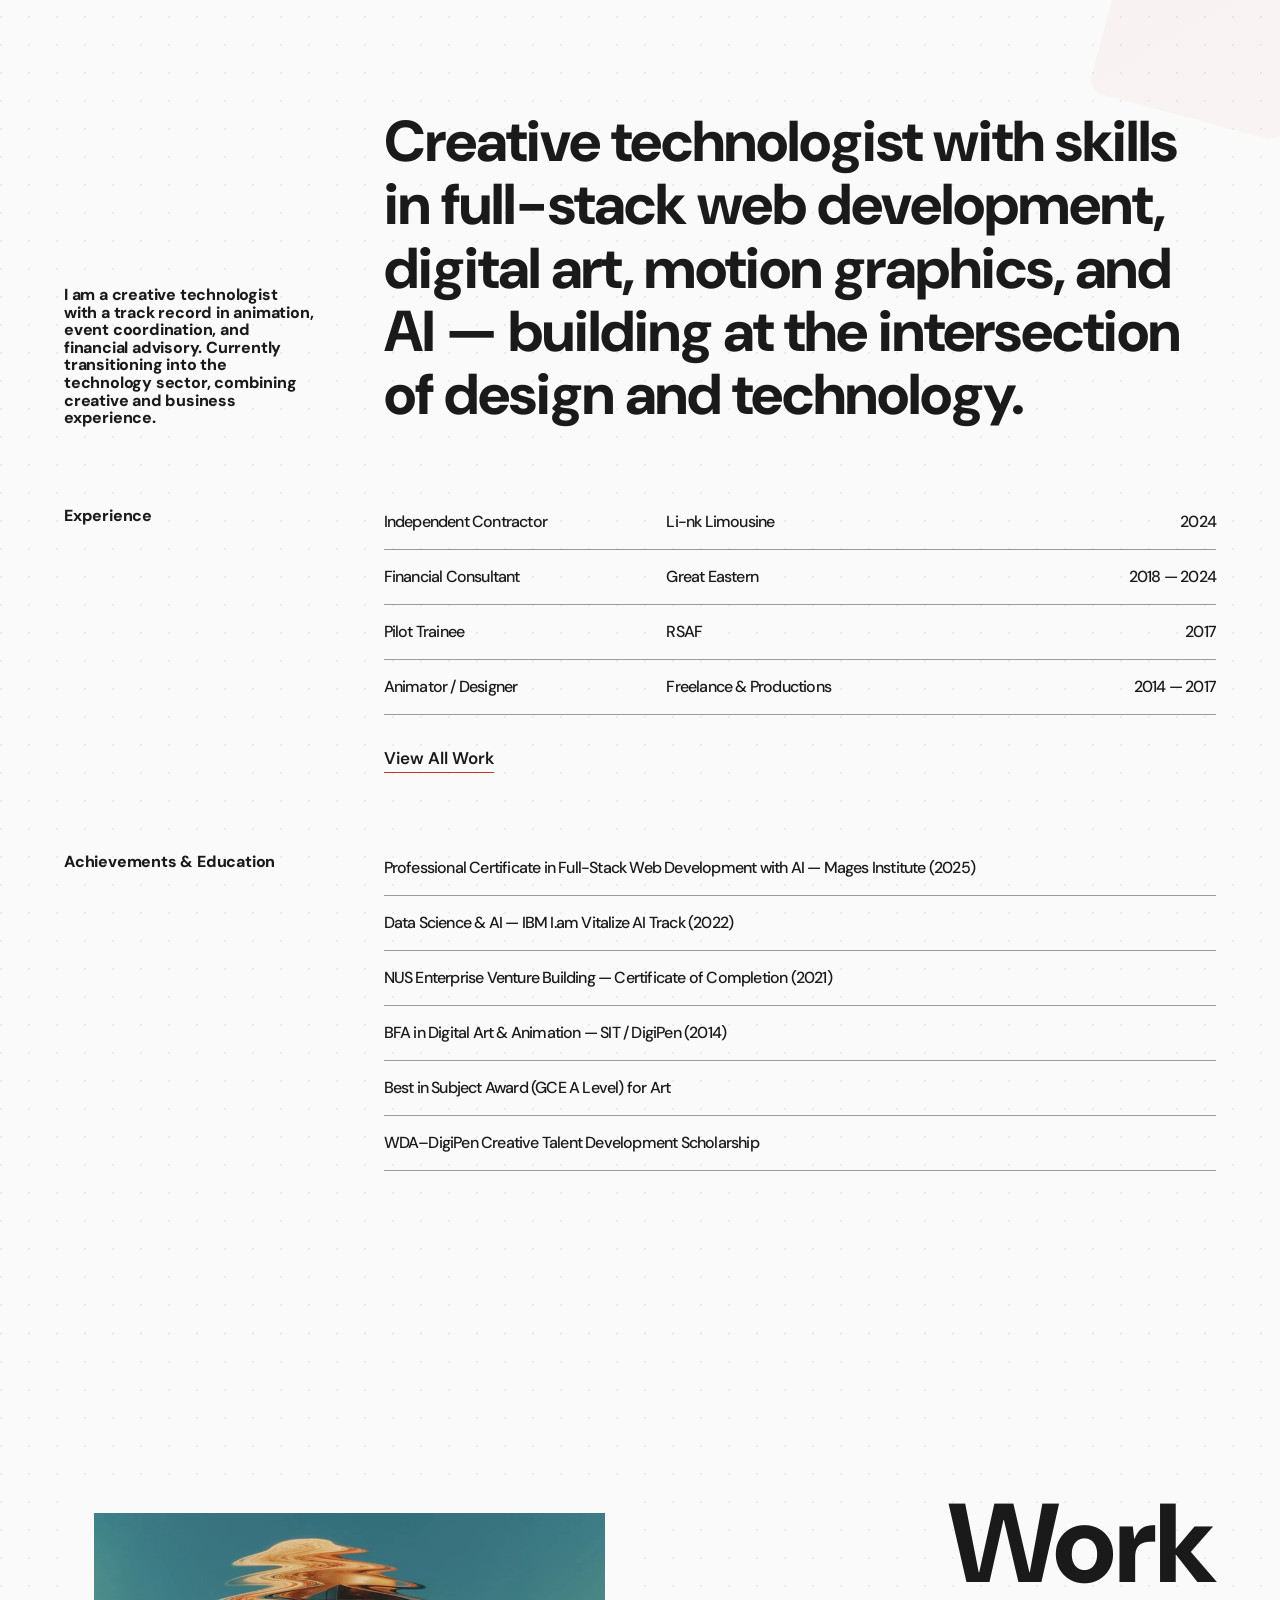
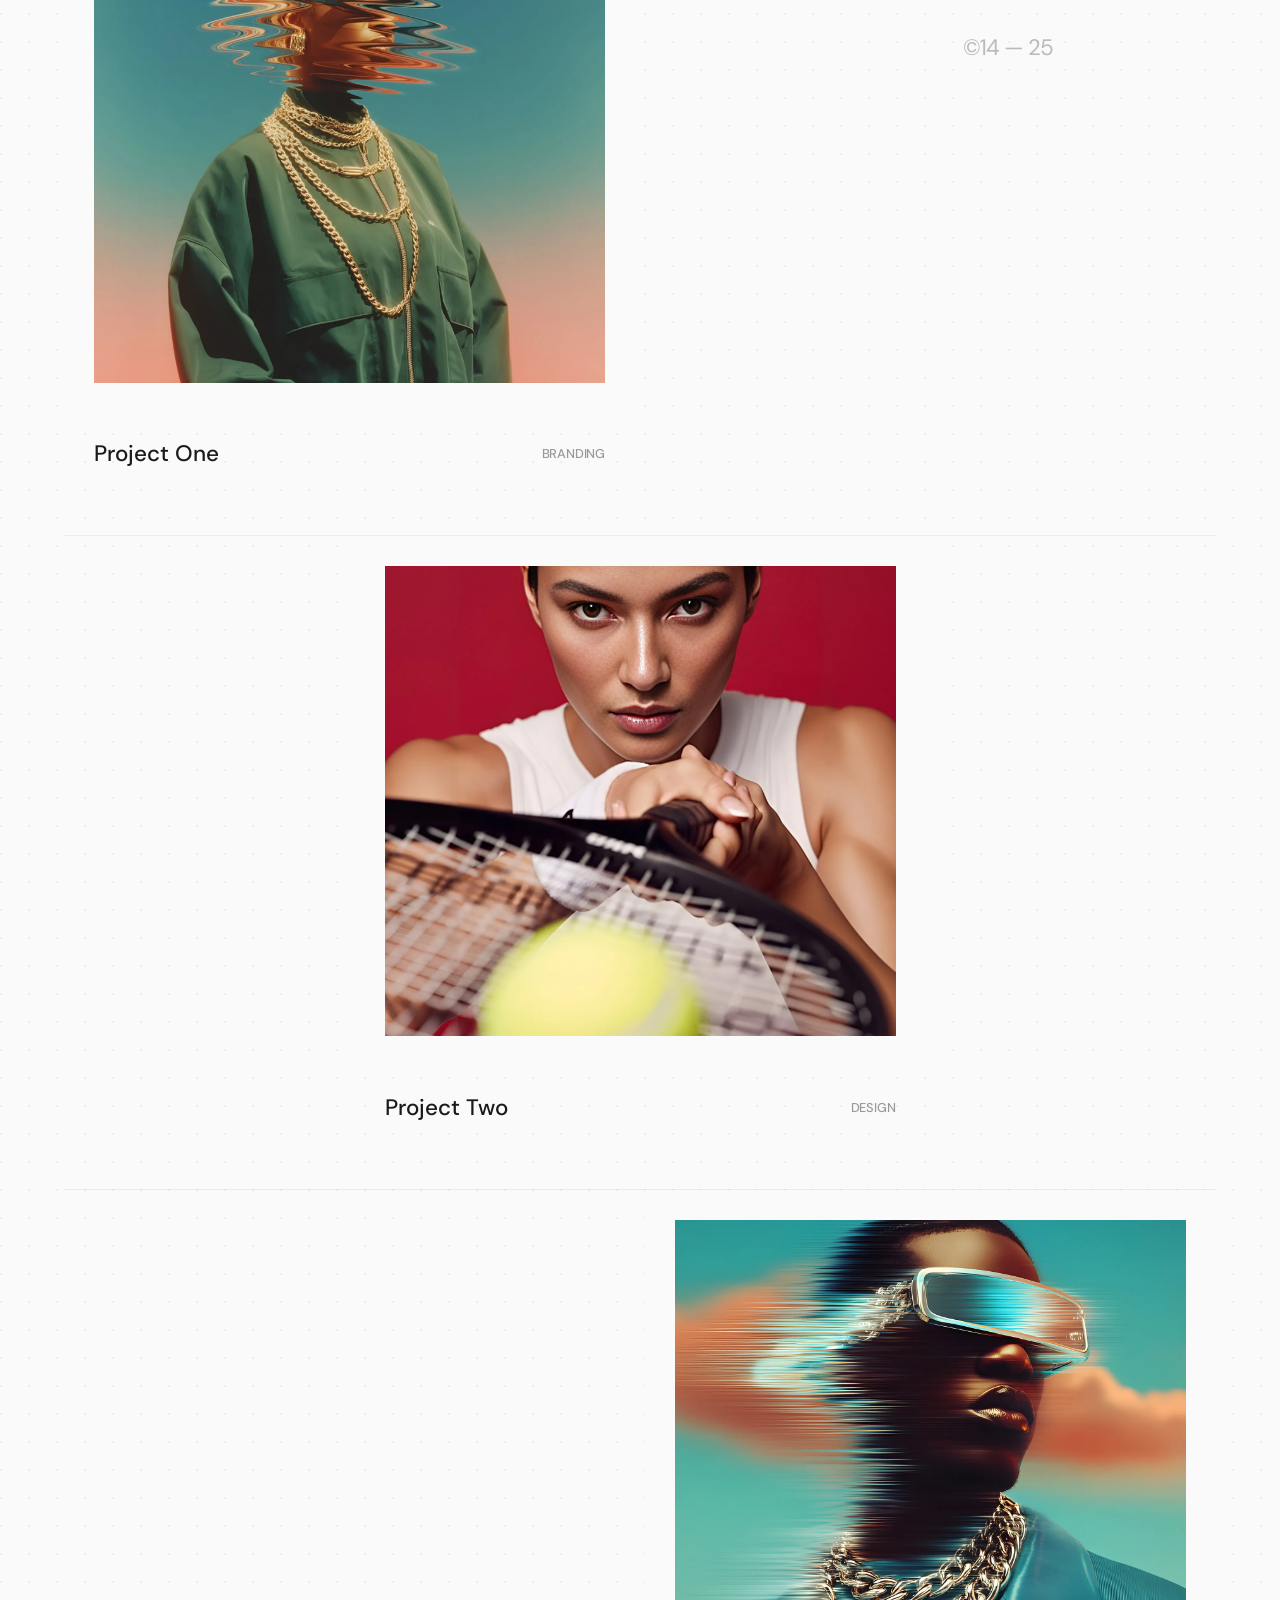
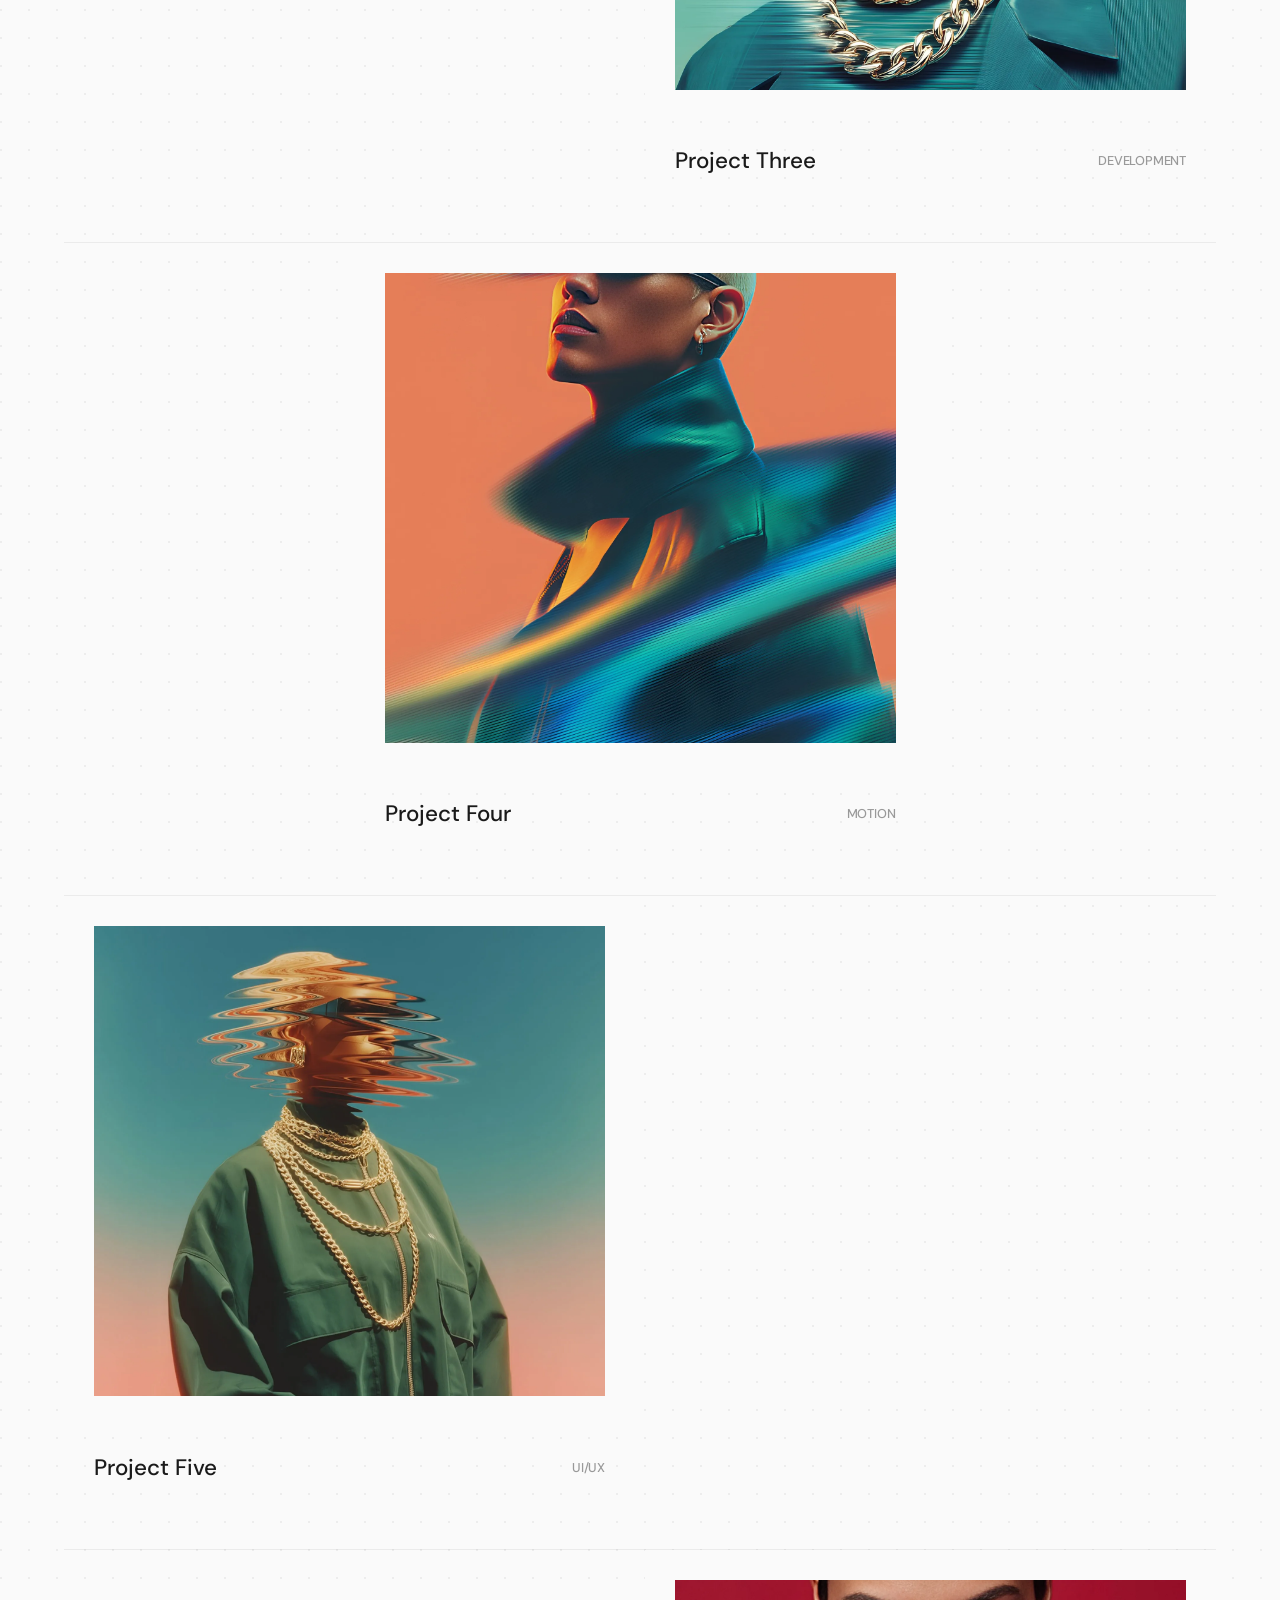
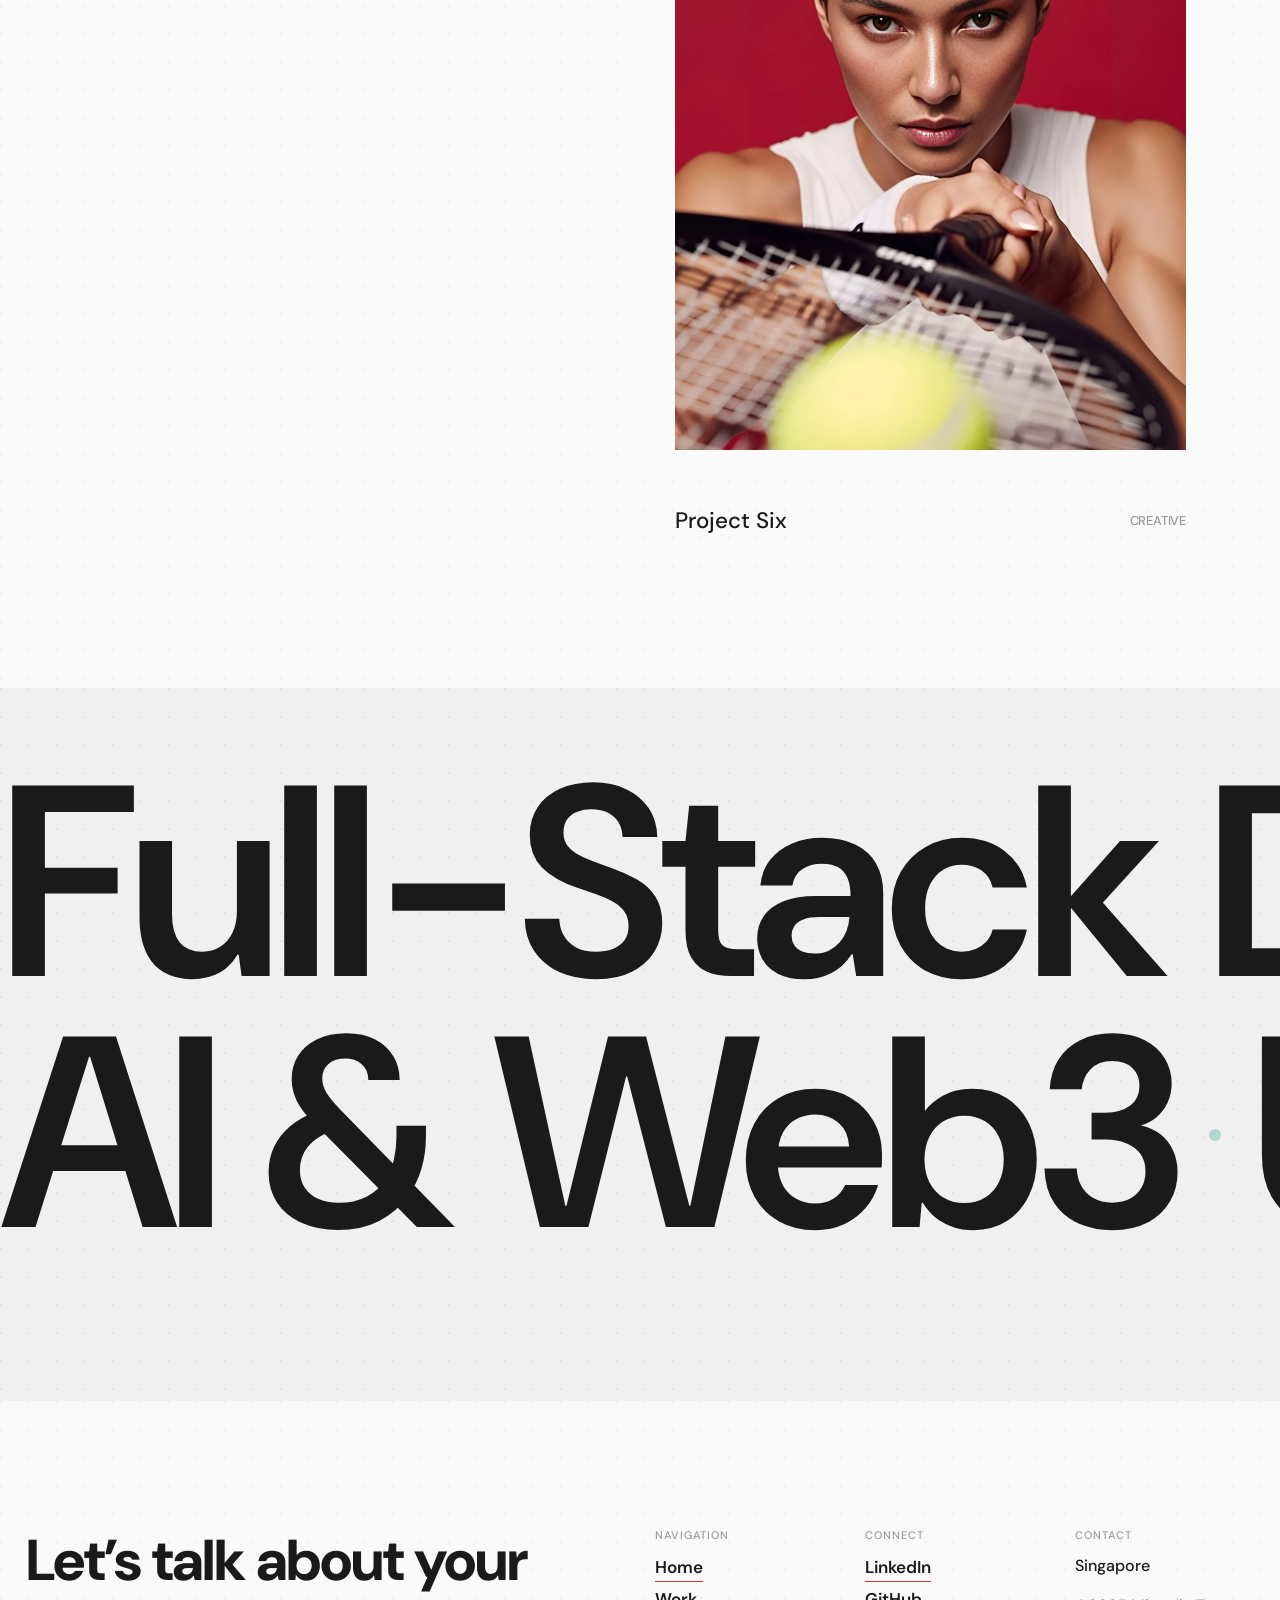
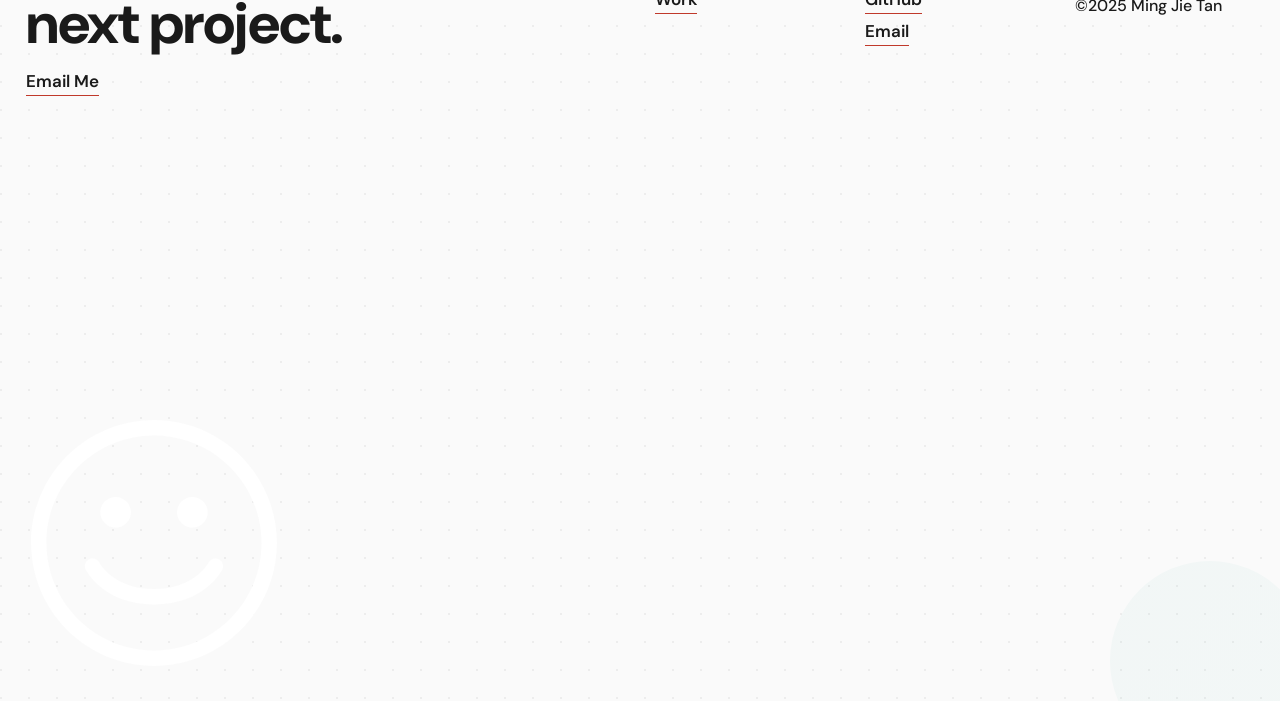
==== commit 2dc6d2c4: "fix: move tagline and skill labels inside hero-flex for centered layout Tagline and DEV/ART/MOTION l" ====
--- a/index.html
+++ b/index.html
@@ -117,12 +117,12 @@
           <span class="title-1 hide" aria-hidden="true">Stack</span>
           <div class="heading-overlay-2"></div>
         </div>
-      </div>
-      <p class="hero-tagline">Creative technologist building at the intersection of design and code. Full-stack dev, CG artist, and motion designer based in Singapore.</p>
-      <div class="hero-skills">
-        <span class="skill-label dev">DEV</span>
-        <span class="skill-label art">ART</span>
-        <span class="skill-label motion">MOTION</span>
+        <p class="hero-tagline">Creative technologist building at the intersection of design and code. Full-stack dev, CG artist, and motion designer based in Singapore.</p>
+        <div class="hero-skills">
+          <span class="skill-label dev">DEV</span>
+          <span class="skill-label art">ART</span>
+          <span class="skill-label motion">MOTION</span>
+        </div>
       </div>
     </div>
     <div class="container-bottom">
--- a/css/mingkey88-com.webflow.css
+++ b/css/mingkey88-com.webflow.css
@@ -1974,7 +1974,7 @@
   .text-rotator-big.for-services {
     --color--second-color: #FAFAFA;
     --font--primary-font: "DM Sans", sans-serif;
-    --colors--fourth-color: #3D3D3D;
+    --colors--fourth-color: #1a1a1a;
     --button--nav-text: 1.1rem;
     --line-height--page-line-height: 1.1;
     --font-weight--500: 500;
@@ -2305,7 +2305,7 @@
   .text-rotator-big.for-services {
     --color--second-color: #FAFAFA;
     --font--primary-font: "DM Sans", sans-serif;
-    --colors--fourth-color: #3D3D3D;
+    --colors--fourth-color: #1a1a1a;
     --button--nav-text: 1.1rem;
     --line-height--page-line-height: 1.1;
     --font-weight--500: 500;
@@ -2715,7 +2715,7 @@
     letter-spacing: -3px;
     --color--second-color: #FAFAFA;
     --font--primary-font: "DM Sans", sans-serif;
-    --colors--fourth-color: #3D3D3D;
+    --colors--fourth-color: #1a1a1a;
     --button--nav-text: 1.1rem;
     --line-height--page-line-height: 1.1;
     --font-weight--500: 500;
@@ -3105,6 +3105,7 @@
   line-height: 1.5;
   font-weight: 400;
   margin-top: 20px;
+  text-align: center;
 }
 
 /* Hero skill labels */
@@ -3112,6 +3113,7 @@
   display: flex;
   gap: 12px;
   margin-top: 20px;
+  justify-content: center;
 }
 
 .hero-skills .skill-label {
@@ -3240,6 +3242,12 @@
 }
 
 
+/* --- Work page hero (top-hero) → light --- */
+.top-hero {
+  background-color: #FAFAFA;
+  color: #1a1a1a;
+}
+
 /* --- Profile photo section --- */
 .section-photo.video {
   position: relative;
@@ -3277,3 +3285,44 @@
   opacity: 0.04;
   pointer-events: none;
 }
+
+/* --- Responsive fixes for visual refresh --- */
+@media screen and (max-width: 767px) {
+  .hero-tagline {
+    font-size: 0.9rem;
+    max-width: 100%;
+  }
+
+  .hero::before {
+    width: 150px;
+    height: 150px;
+  }
+
+  .hero::after {
+    width: 120px;
+    height: 120px;
+  }
+
+  .section.gray::after {
+    width: 120px;
+    height: 120px;
+  }
+}
+
+@media screen and (max-width: 479px) {
+  .hero-skills {
+    gap: 8px;
+  }
+
+  .hero-skills .skill-label {
+    font-size: 10px;
+    letter-spacing: 1px;
+  }
+
+  .happy-face-hero._130px {
+    width: 8px;
+    height: 8px;
+    margin-left: 15px;
+    margin-right: 15px;
+  }
+}
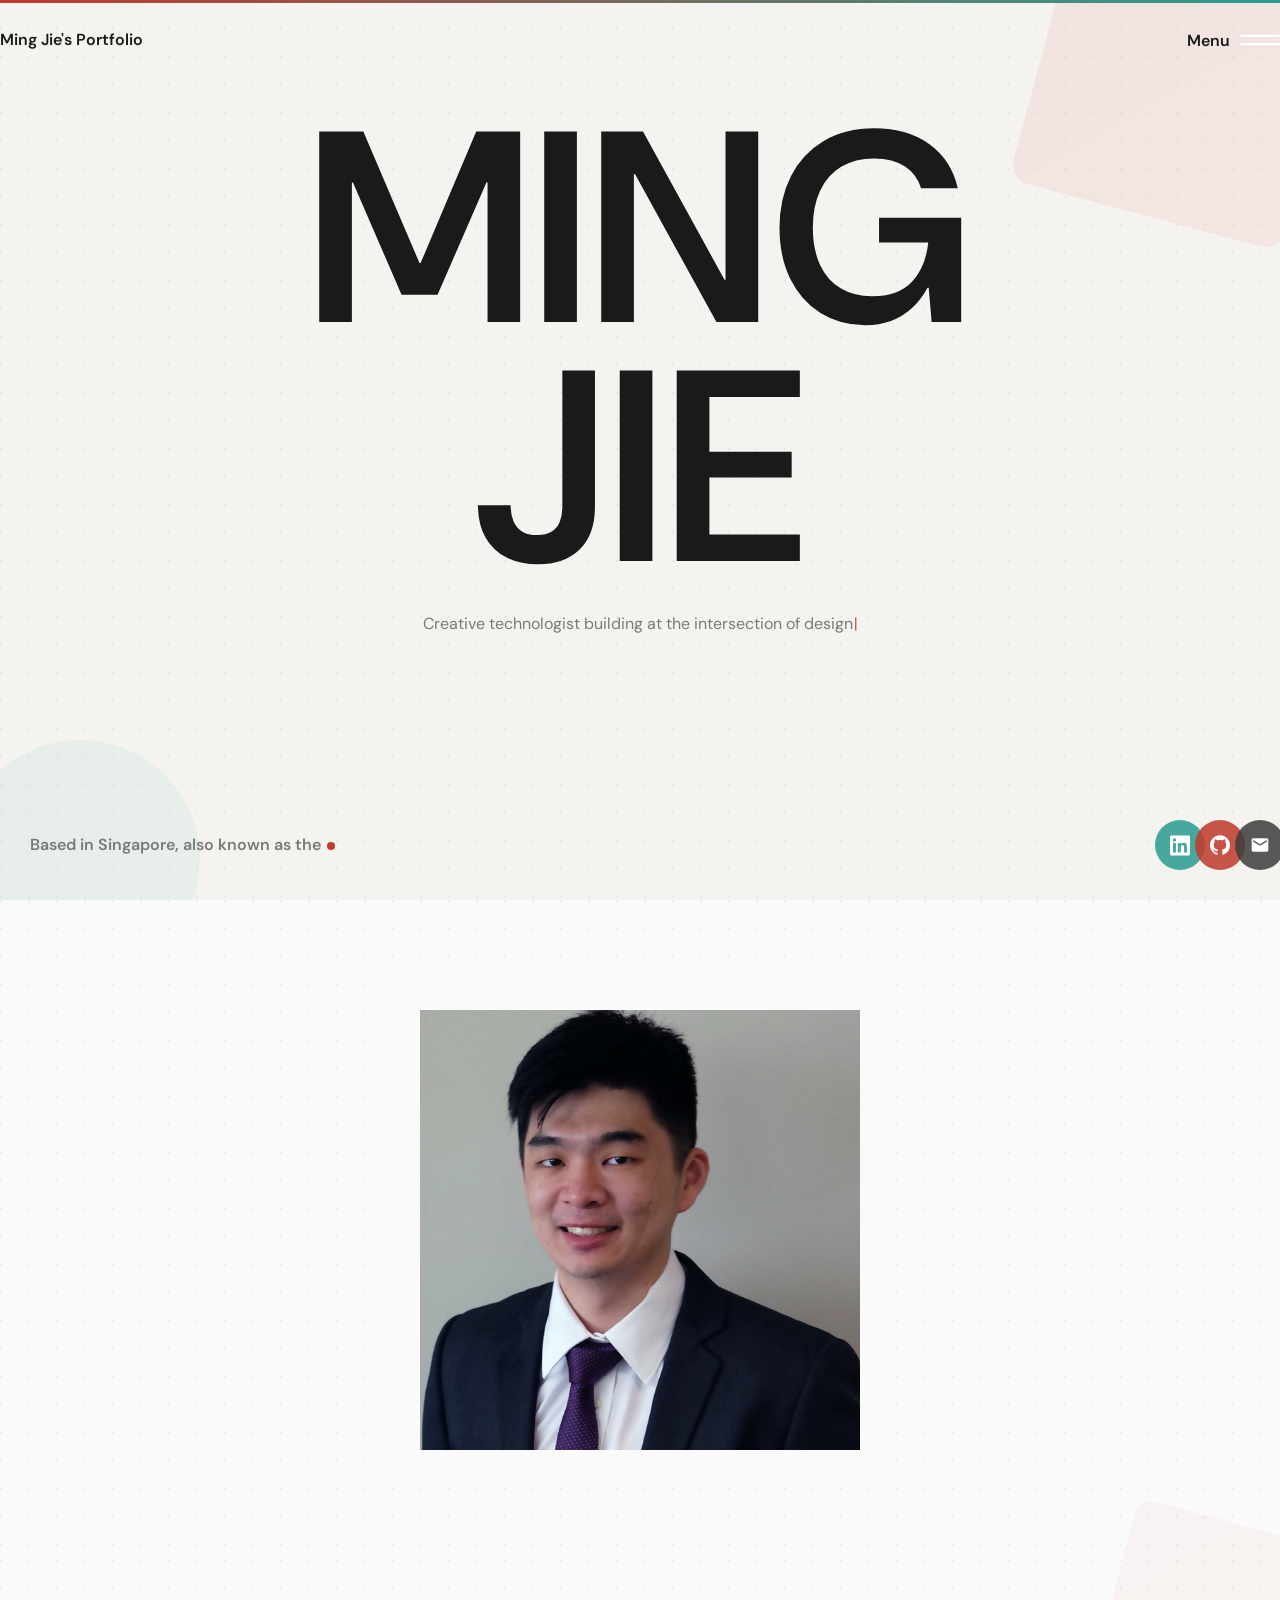
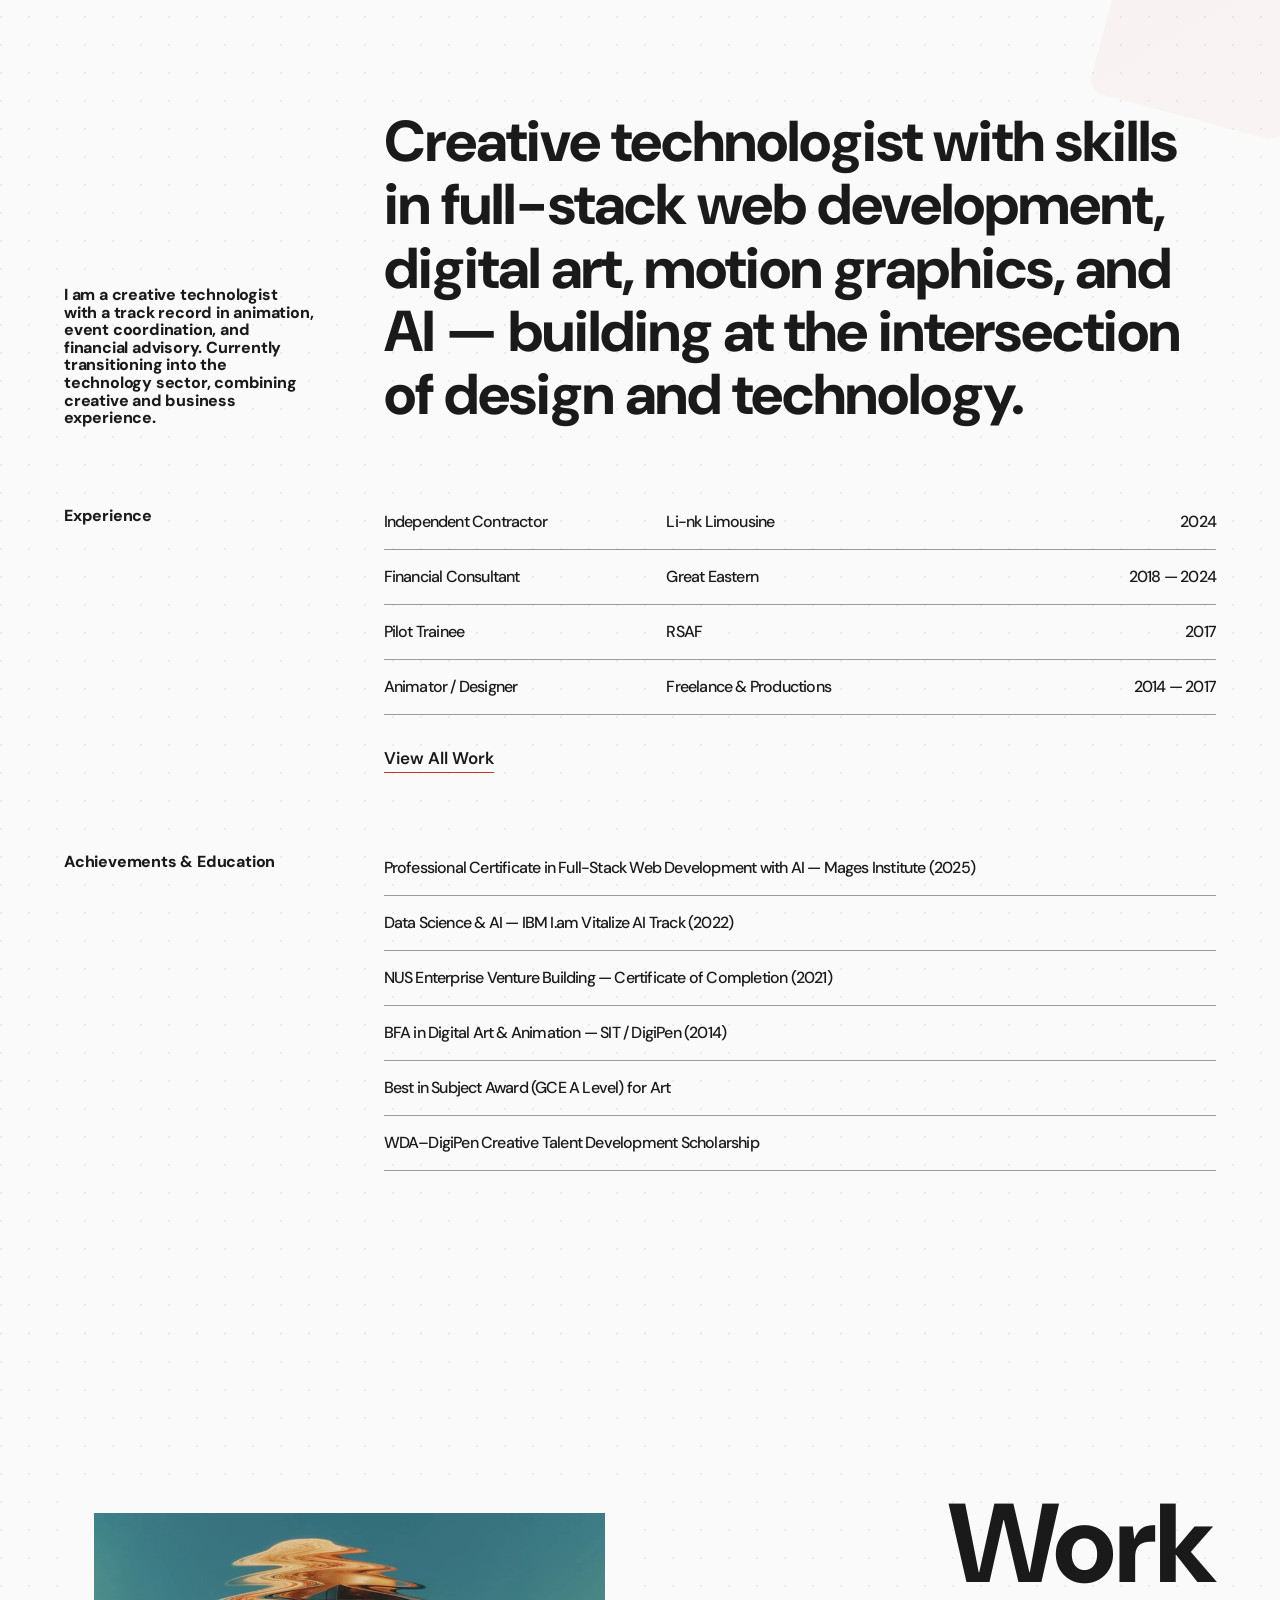
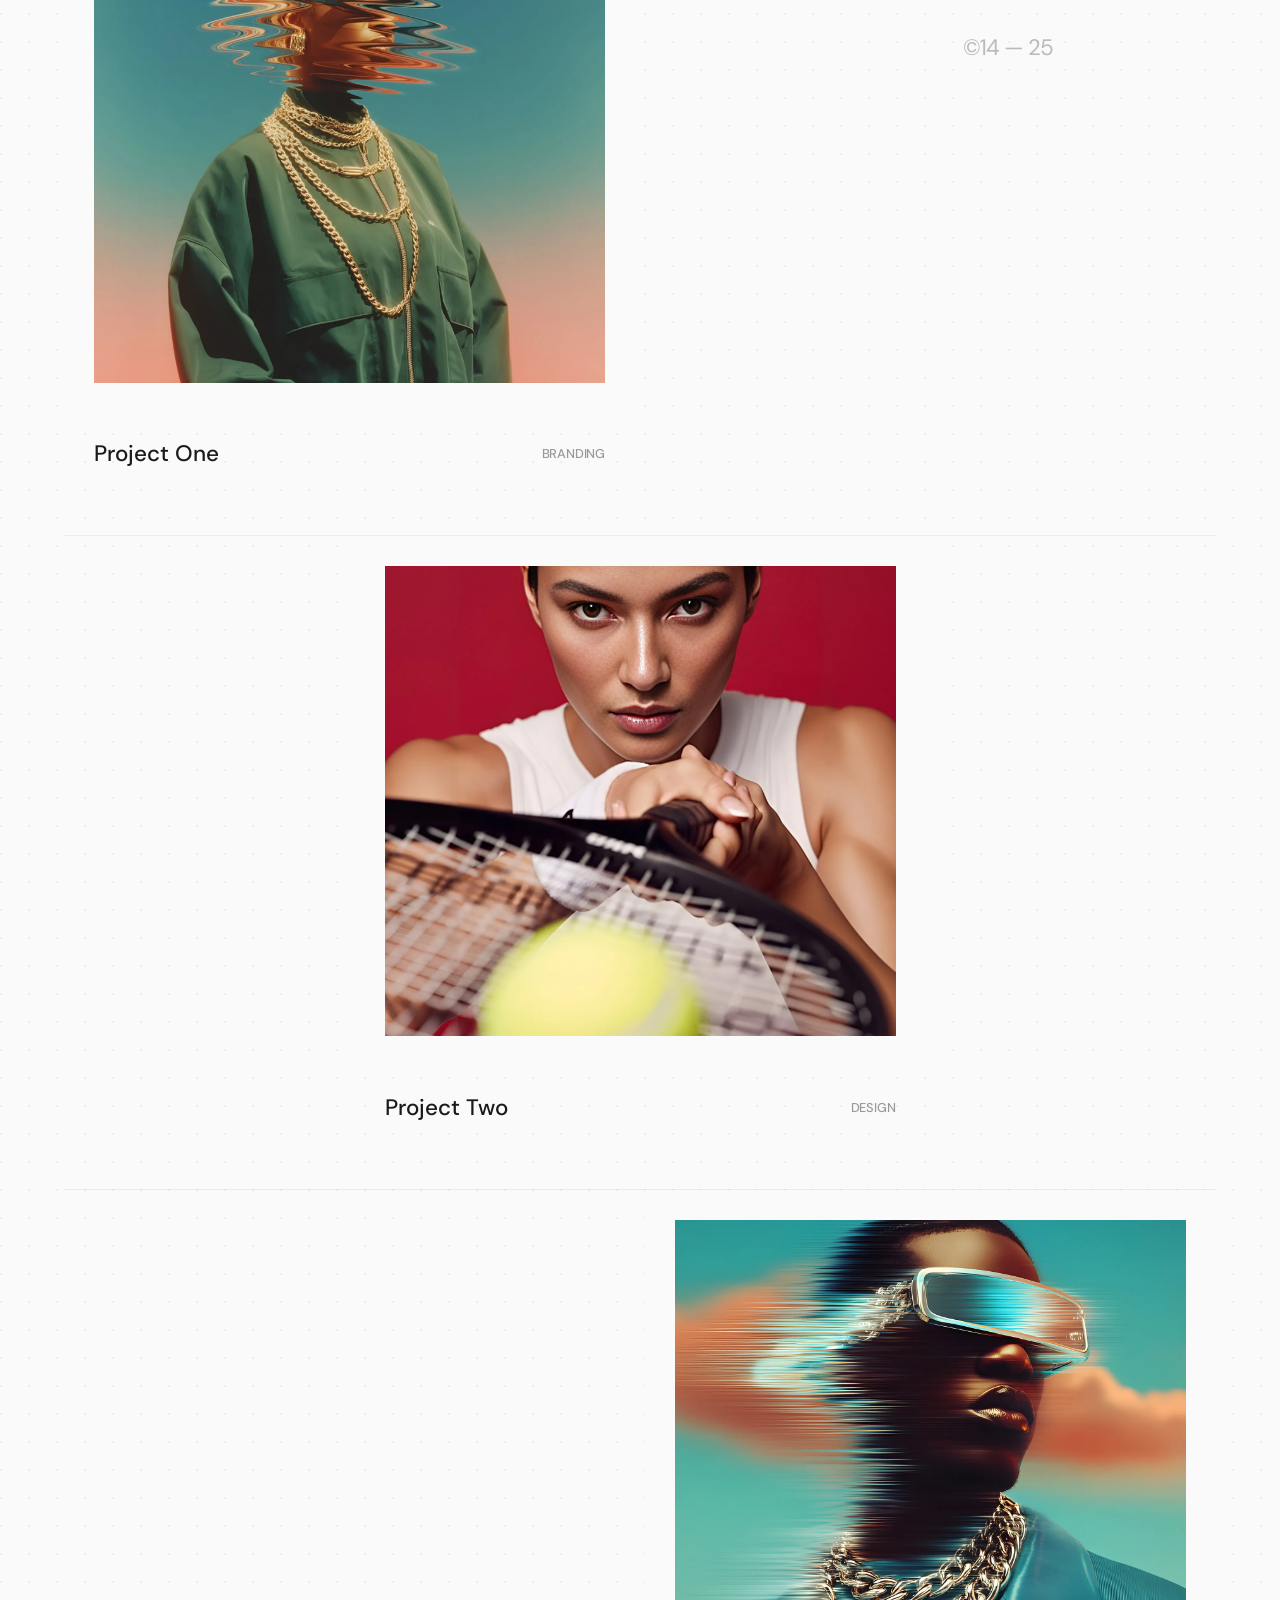
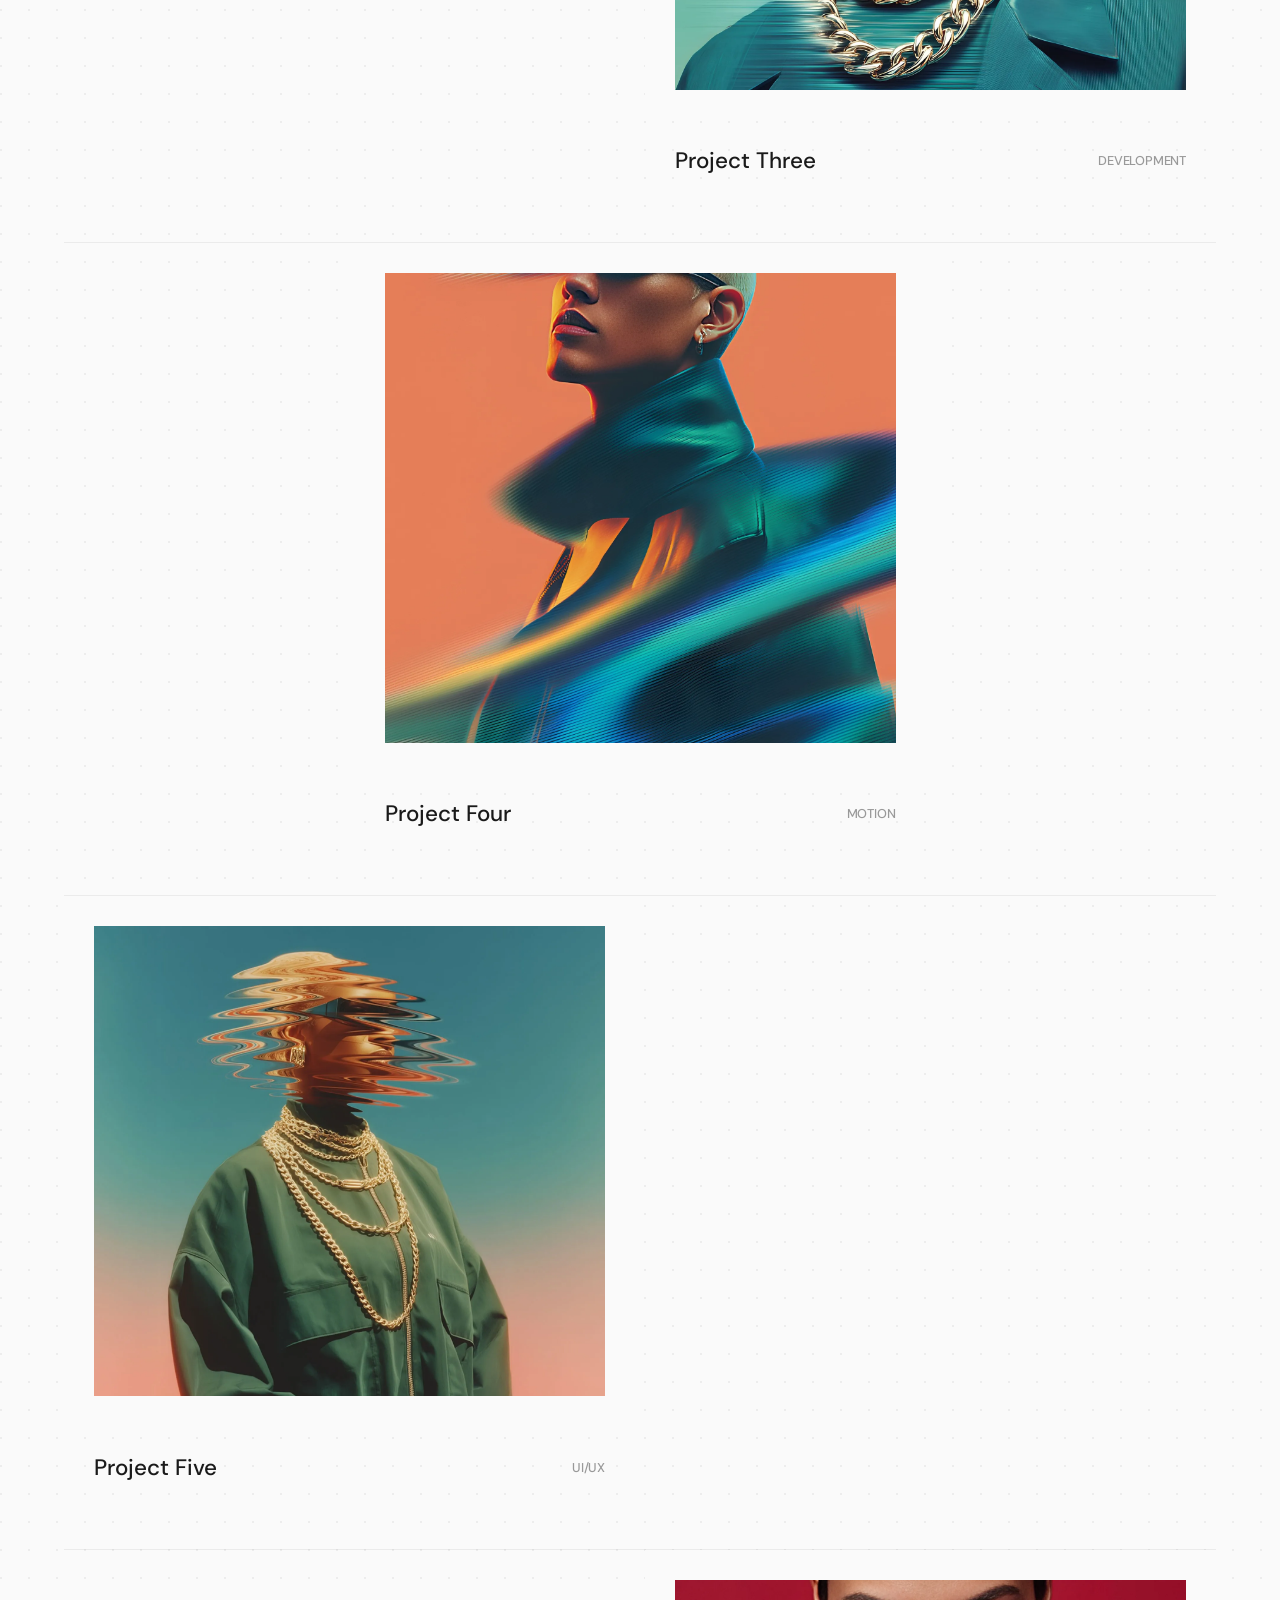
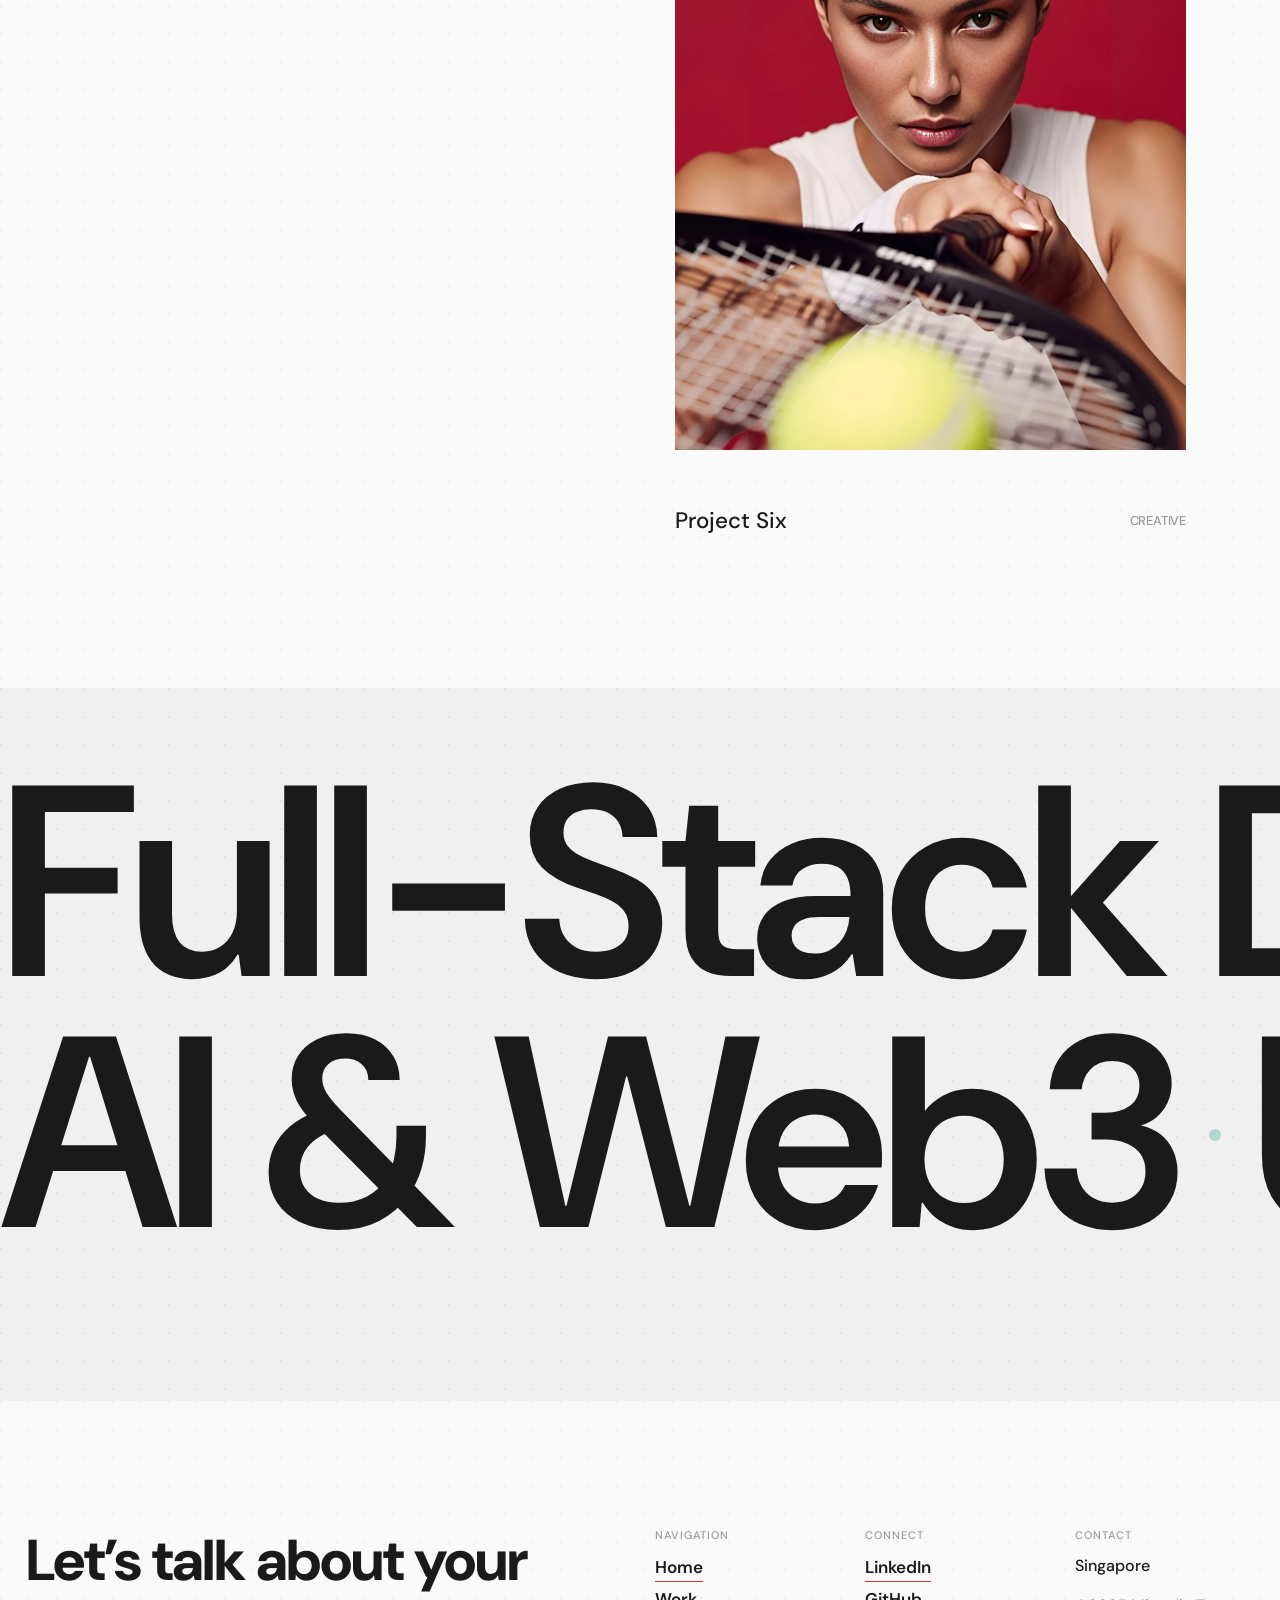
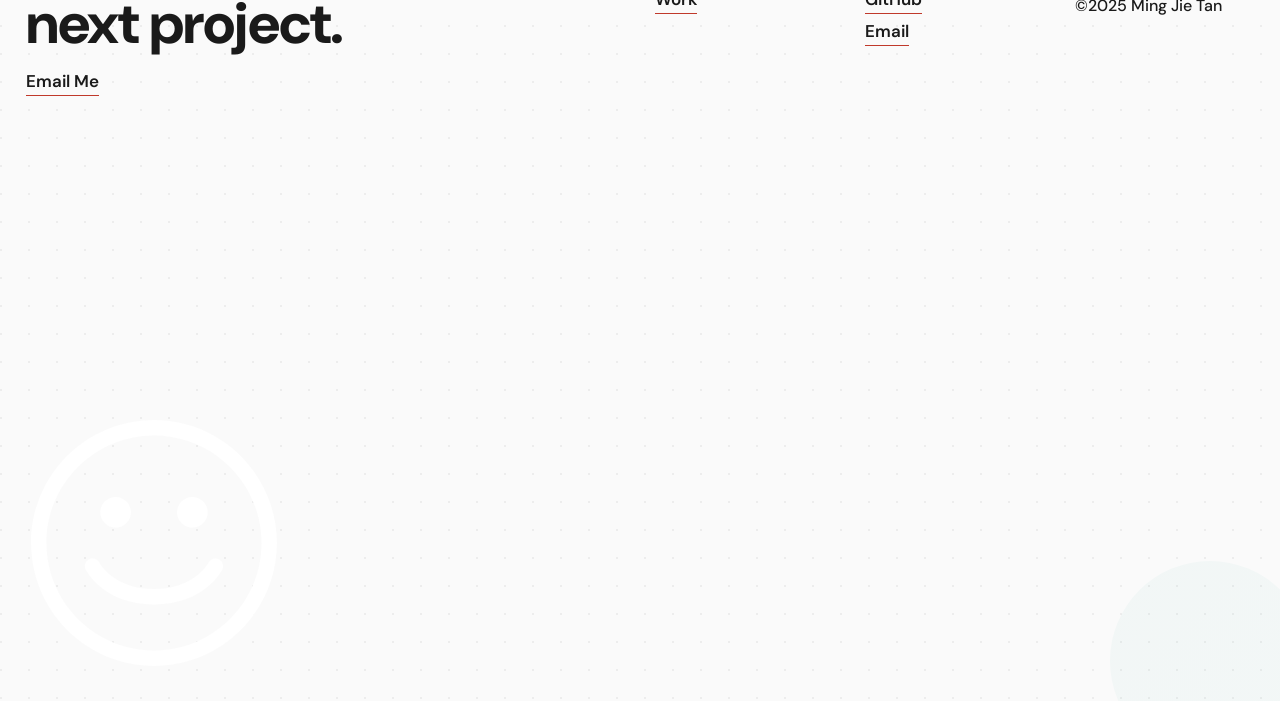
==== commit f94ca233: "feat: typing animation on hero tagline with skill label fade-in Tagline types out character by chara" ====
--- a/index.html
+++ b/index.html
@@ -117,7 +117,7 @@
           <span class="title-1 hide" aria-hidden="true">Stack</span>
           <div class="heading-overlay-2"></div>
         </div>
-        <p class="hero-tagline">Creative technologist building at the intersection of design and code. Full-stack dev, CG artist, and motion designer based in Singapore.</p>
+        <p class="hero-tagline" data-typing="Creative technologist building at the intersection of design and code. Full-stack dev, CG artist, and motion designer based in Singapore."></p>
         <div class="hero-skills">
           <span class="skill-label dev">DEV</span>
           <span class="skill-label art">ART</span>
@@ -590,6 +590,7 @@
   <script src="js/webflow.js" type="text/javascript"></script>
   <script>
     document.addEventListener("DOMContentLoaded", function () {
+      // Scroll reveal
       var observer = new IntersectionObserver(function (entries) {
         entries.forEach(function (entry) {
           if (entry.isIntersecting) {
@@ -601,6 +602,27 @@
       document.querySelectorAll(".scroll-reveal").forEach(function (el) {
         observer.observe(el);
       });
+
+      // Typing animation
+      var tagline = document.querySelector(".hero-tagline[data-typing]");
+      if (tagline) {
+        var text = tagline.getAttribute("data-typing");
+        var i = 0;
+        tagline.classList.add("typing");
+        function typeChar() {
+          if (i < text.length) {
+            tagline.textContent += text.charAt(i);
+            i++;
+            setTimeout(typeChar, 30);
+          } else {
+            tagline.classList.remove("typing");
+            tagline.classList.add("done");
+            var skills = document.querySelector(".hero-skills");
+            if (skills) skills.classList.add("visible");
+          }
+        }
+        setTimeout(typeChar, 800);
+      }
     });
   </script>
 </body>
--- a/css/mingkey88-com.webflow.css
+++ b/css/mingkey88-com.webflow.css
@@ -3041,6 +3041,25 @@
   z-index: 10000;
 }
 
+/* --- Global text color fixes for light backgrounds --- */
+a {
+  color: #1a1a1a;
+}
+
+.button {
+  color: #FAFAFA;
+  background-color: #1a1a1a;
+}
+
+.button-text {
+  color: #1a1a1a;
+}
+
+.subhead,
+.caption.margined {
+  color: #1a1a1a;
+}
+
 /* --- Hero: light background --- */
 .hero {
   background-color: #f5f3f0;
@@ -3097,7 +3116,7 @@
   opacity: 0.85;
 }
 
-/* Hero tagline */
+/* Hero tagline with typing animation */
 .hero-tagline {
   font-size: 1rem;
   color: rgba(0,0,0,0.5);
@@ -3106,6 +3125,25 @@
   font-weight: 400;
   margin-top: 20px;
   text-align: center;
+  align-self: center;
+  min-height: 3em;
+}
+
+.hero-tagline.typing::after {
+  content: "|";
+  color: #C0392B;
+  font-weight: 300;
+  animation: blink-cursor 0.7s step-end infinite;
+  margin-left: 1px;
+}
+
+.hero-tagline.done::after {
+  display: none;
+}
+
+@keyframes blink-cursor {
+  0%, 100% { opacity: 1; }
+  50% { opacity: 0; }
 }
 
 /* Hero skill labels */
@@ -3114,6 +3152,12 @@
   gap: 12px;
   margin-top: 20px;
   justify-content: center;
+  opacity: 0;
+  transition: opacity 0.5s ease;
+}
+
+.hero-skills.visible {
+  opacity: 1;
 }
 
 .hero-skills .skill-label {
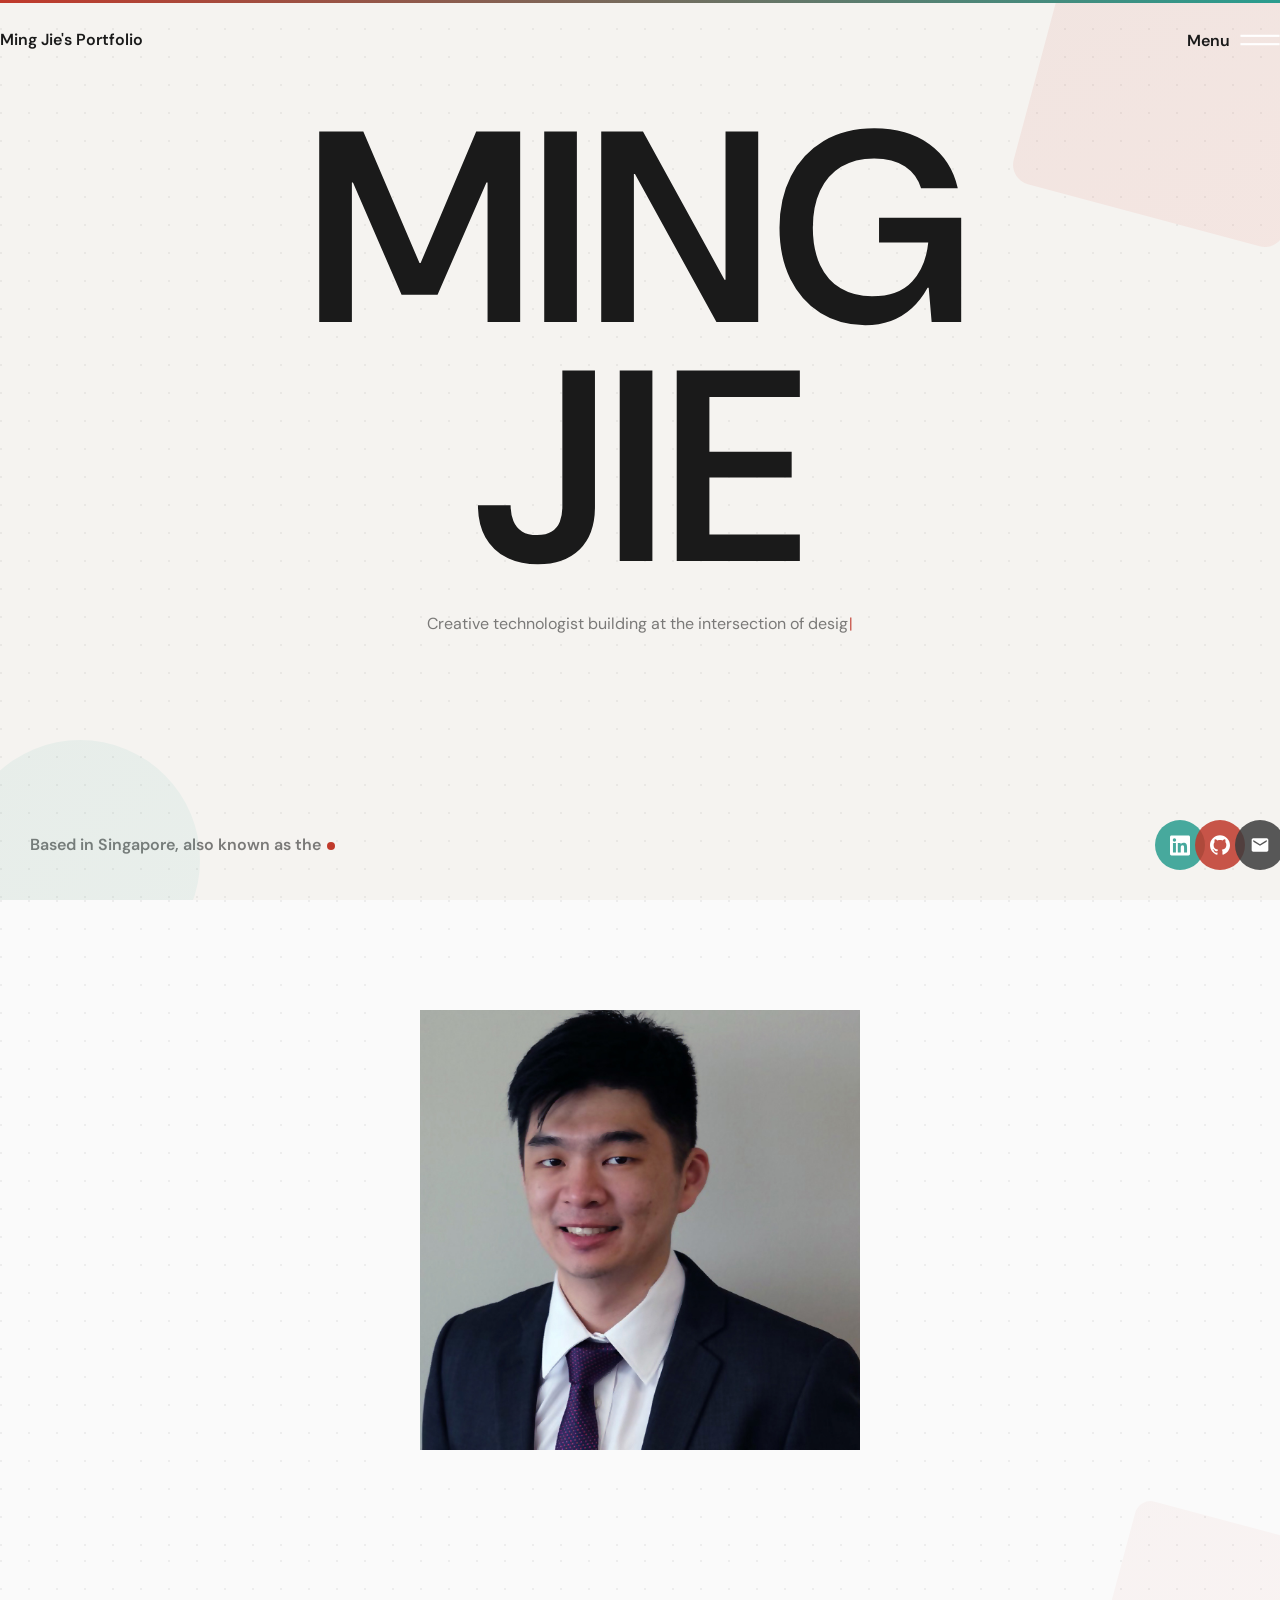
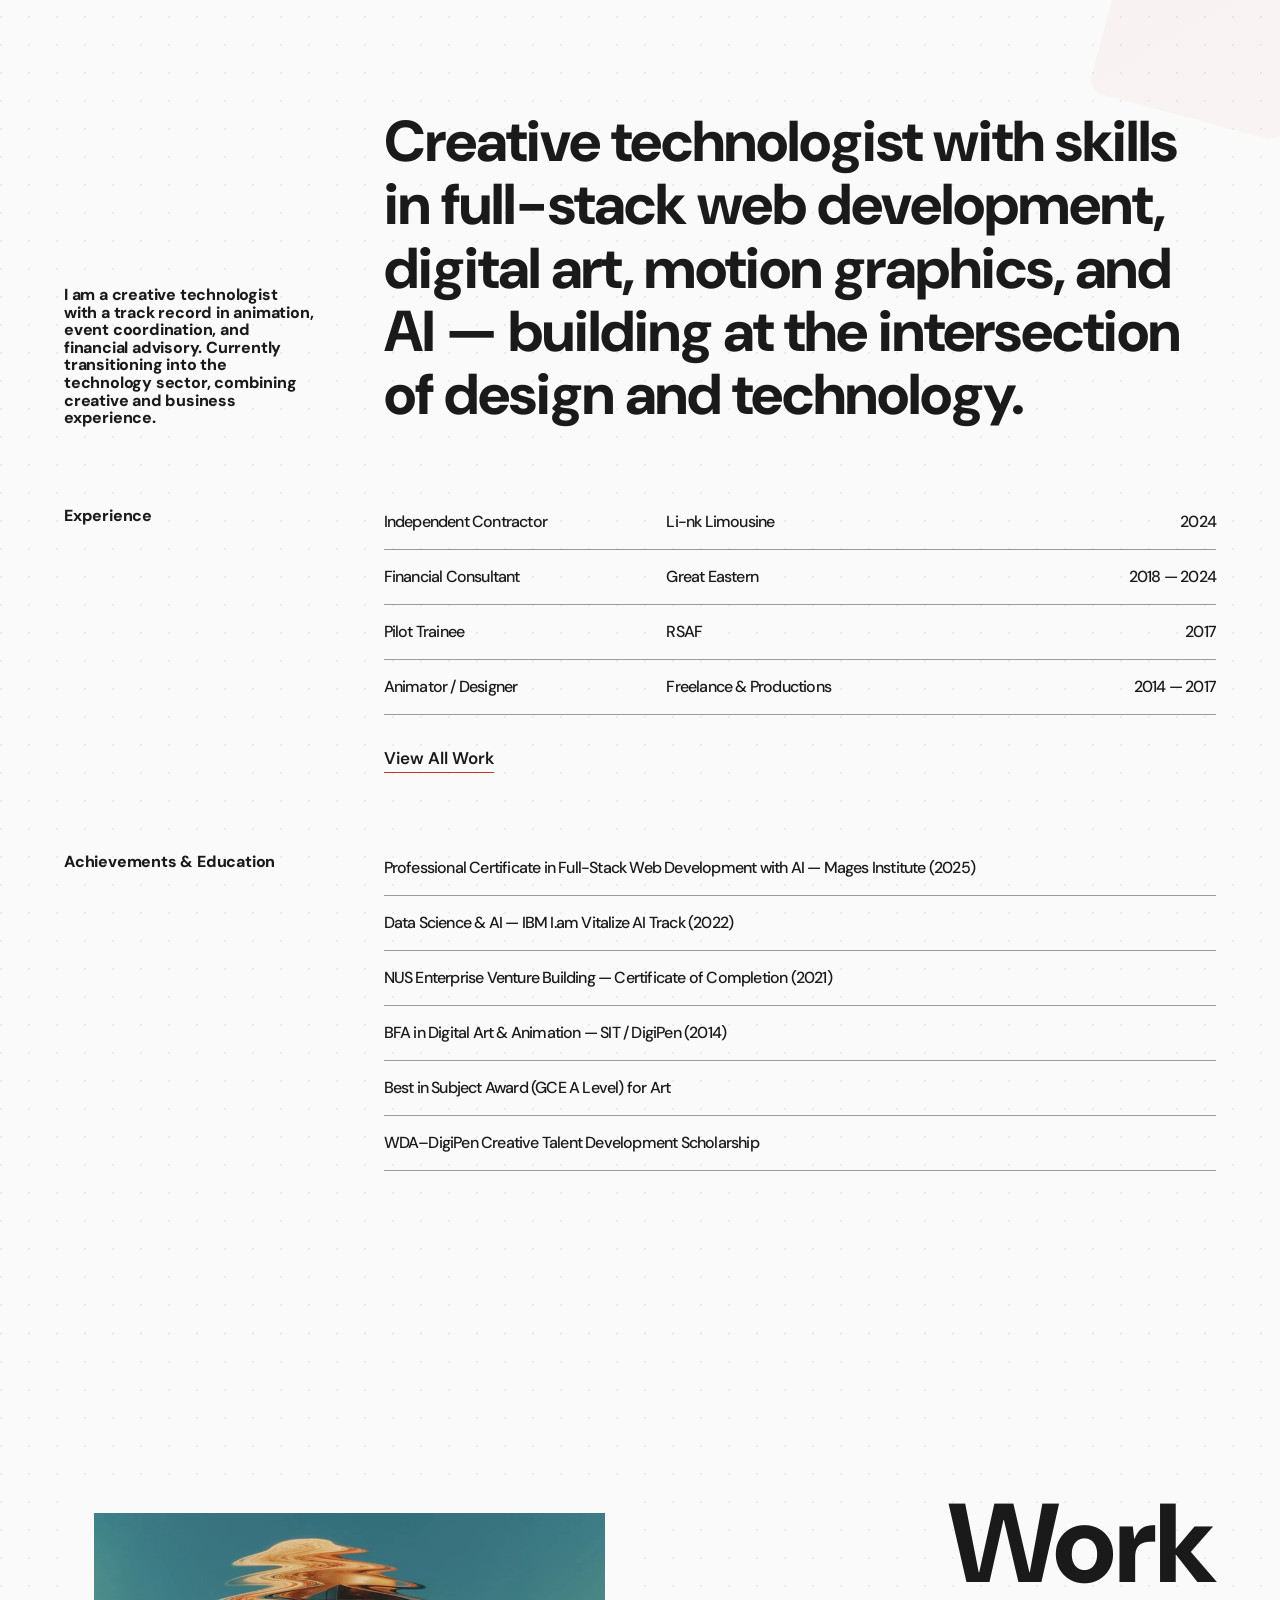
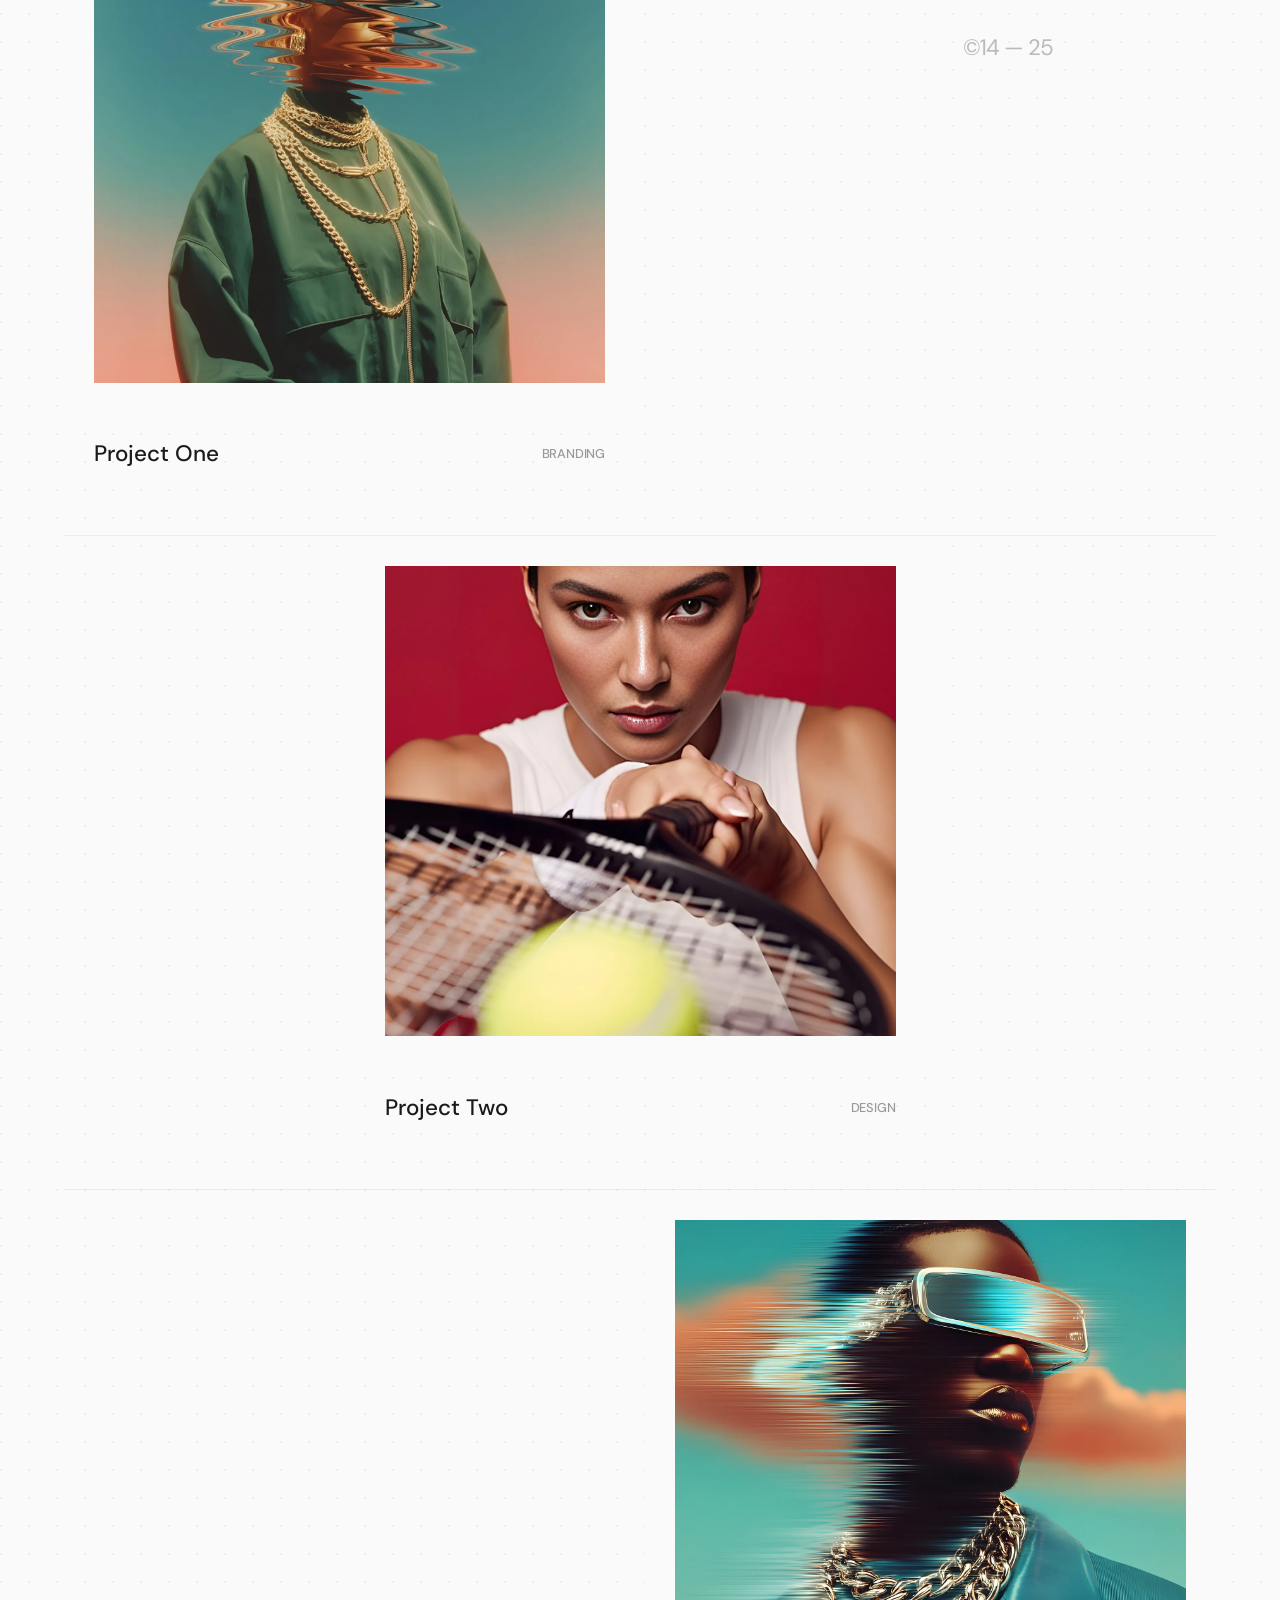
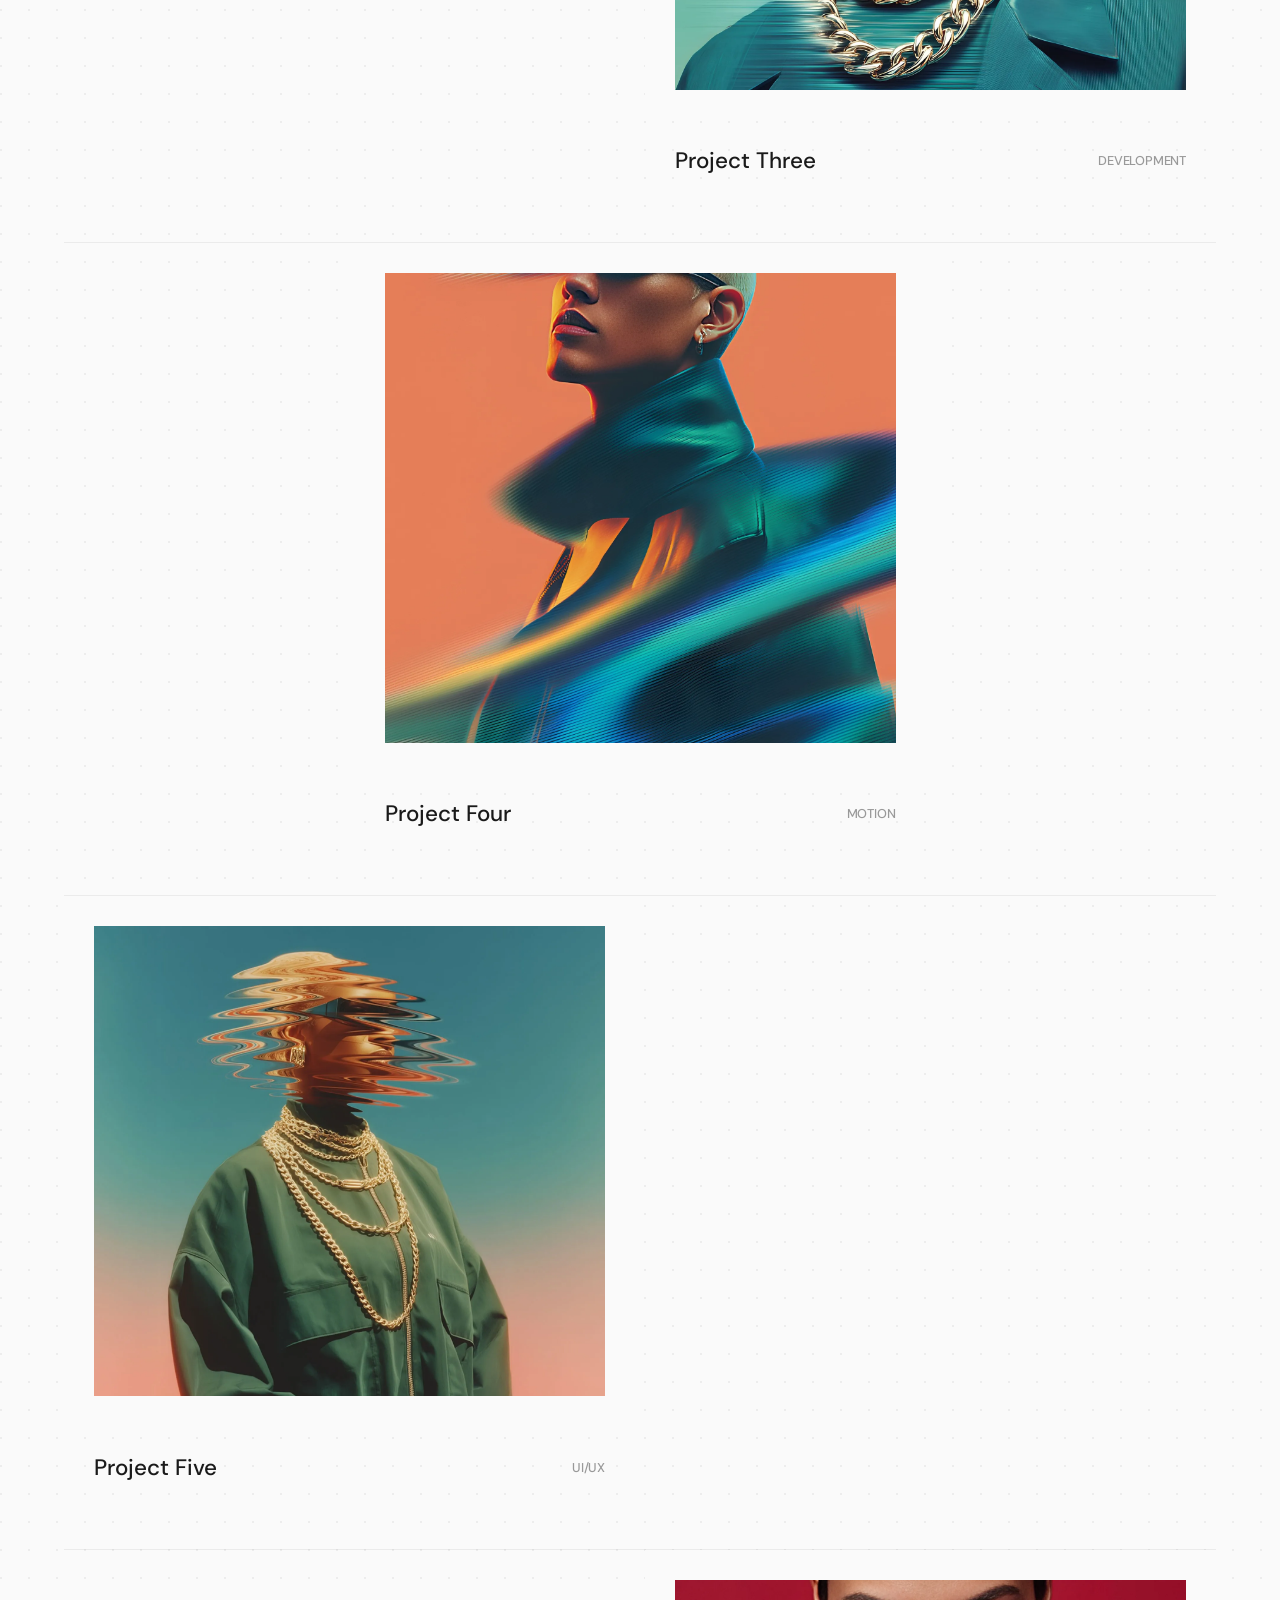
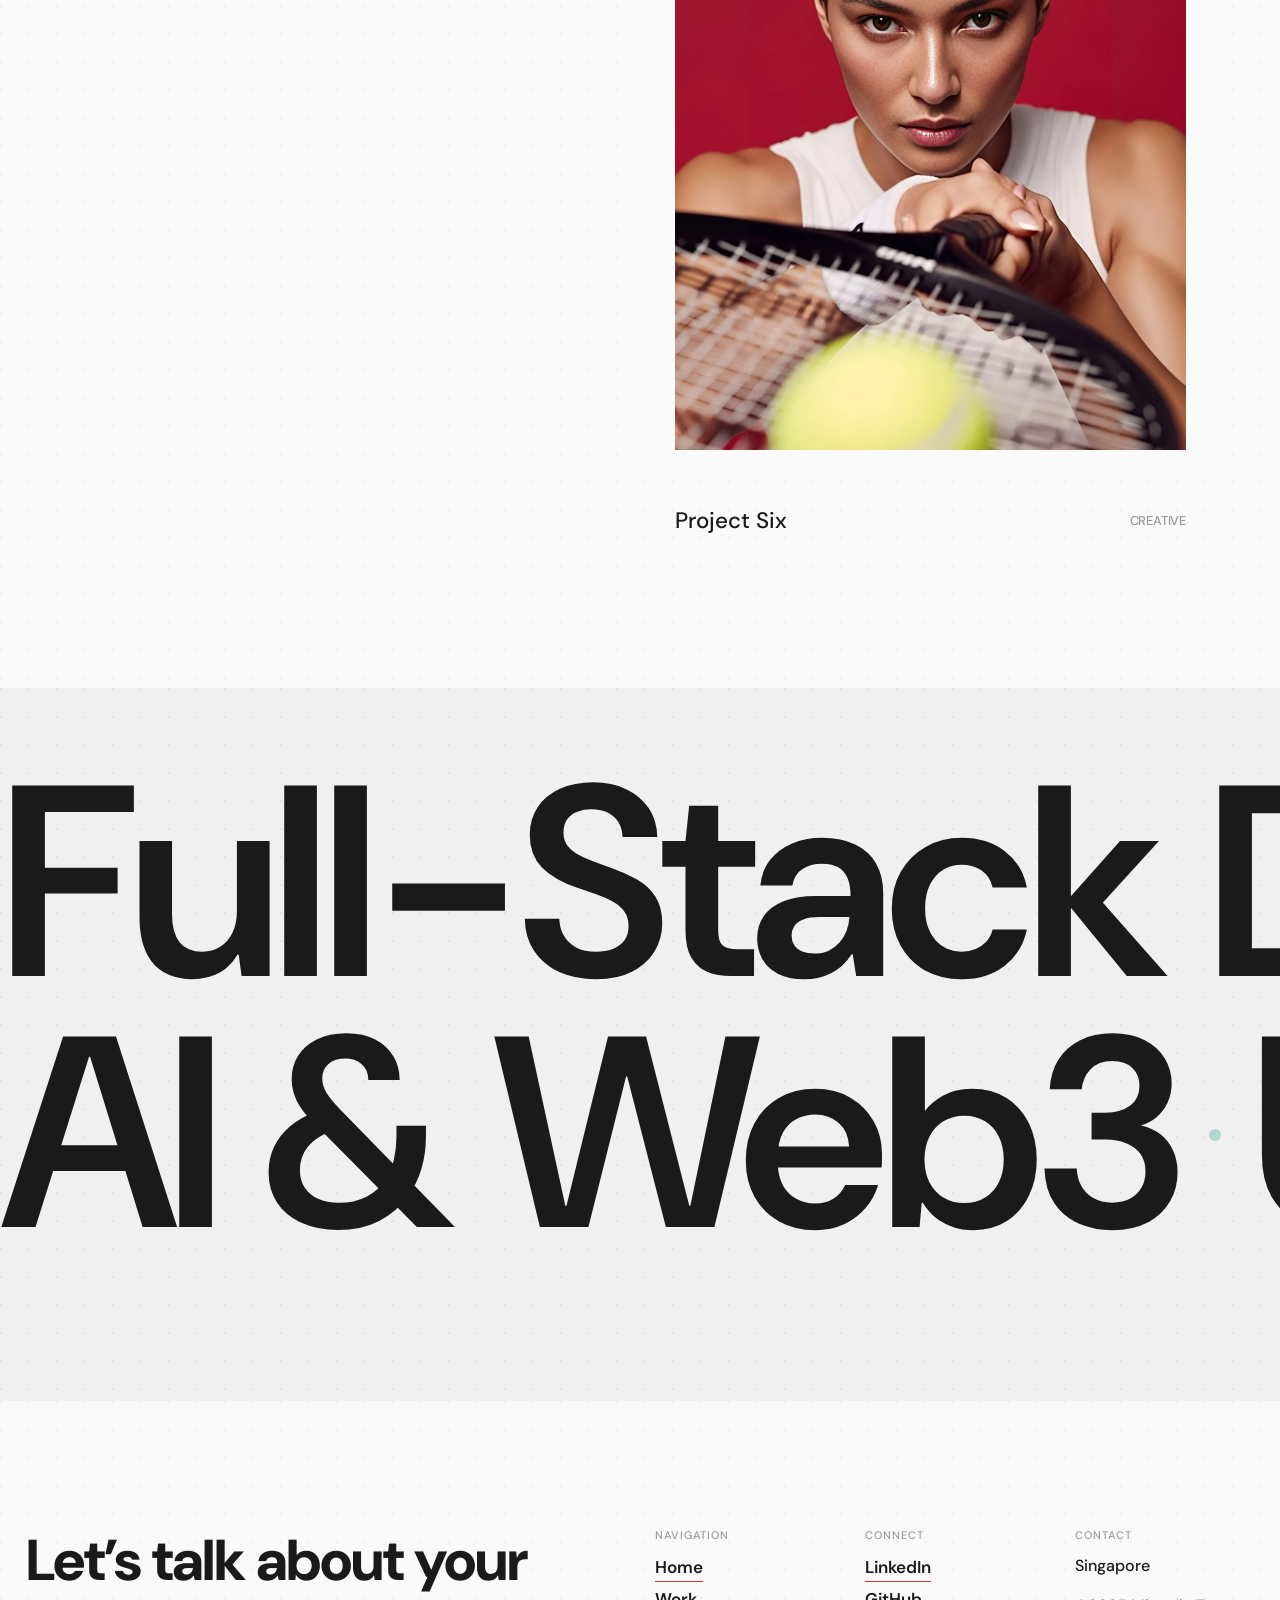
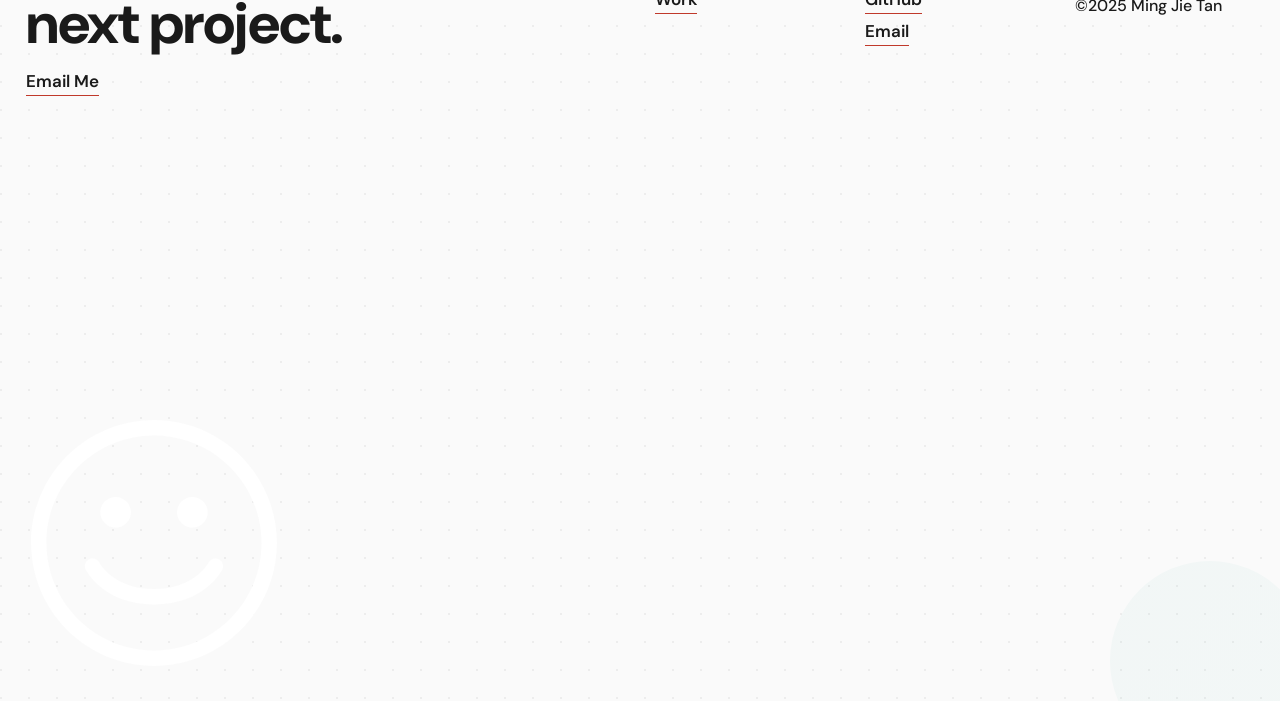
==== commit 38ddd49a: "fix: capitalize role titles in hero tagline Full-Stack Dev, CG Artist, Motion Designer — proper titl" ====
--- a/index.html
+++ b/index.html
@@ -117,7 +117,7 @@
           <span class="title-1 hide" aria-hidden="true">Stack</span>
           <div class="heading-overlay-2"></div>
         </div>
-        <p class="hero-tagline" data-typing="Creative technologist building at the intersection of design and code. Full-stack dev, CG artist, and motion designer based in Singapore."></p>
+        <p class="hero-tagline" data-typing="Creative technologist building at the intersection of design and code. Full-Stack Dev, CG Artist, and Motion Designer based in Singapore."></p>
         <div class="hero-skills">
           <span class="skill-label dev">DEV</span>
           <span class="skill-label art">ART</span>
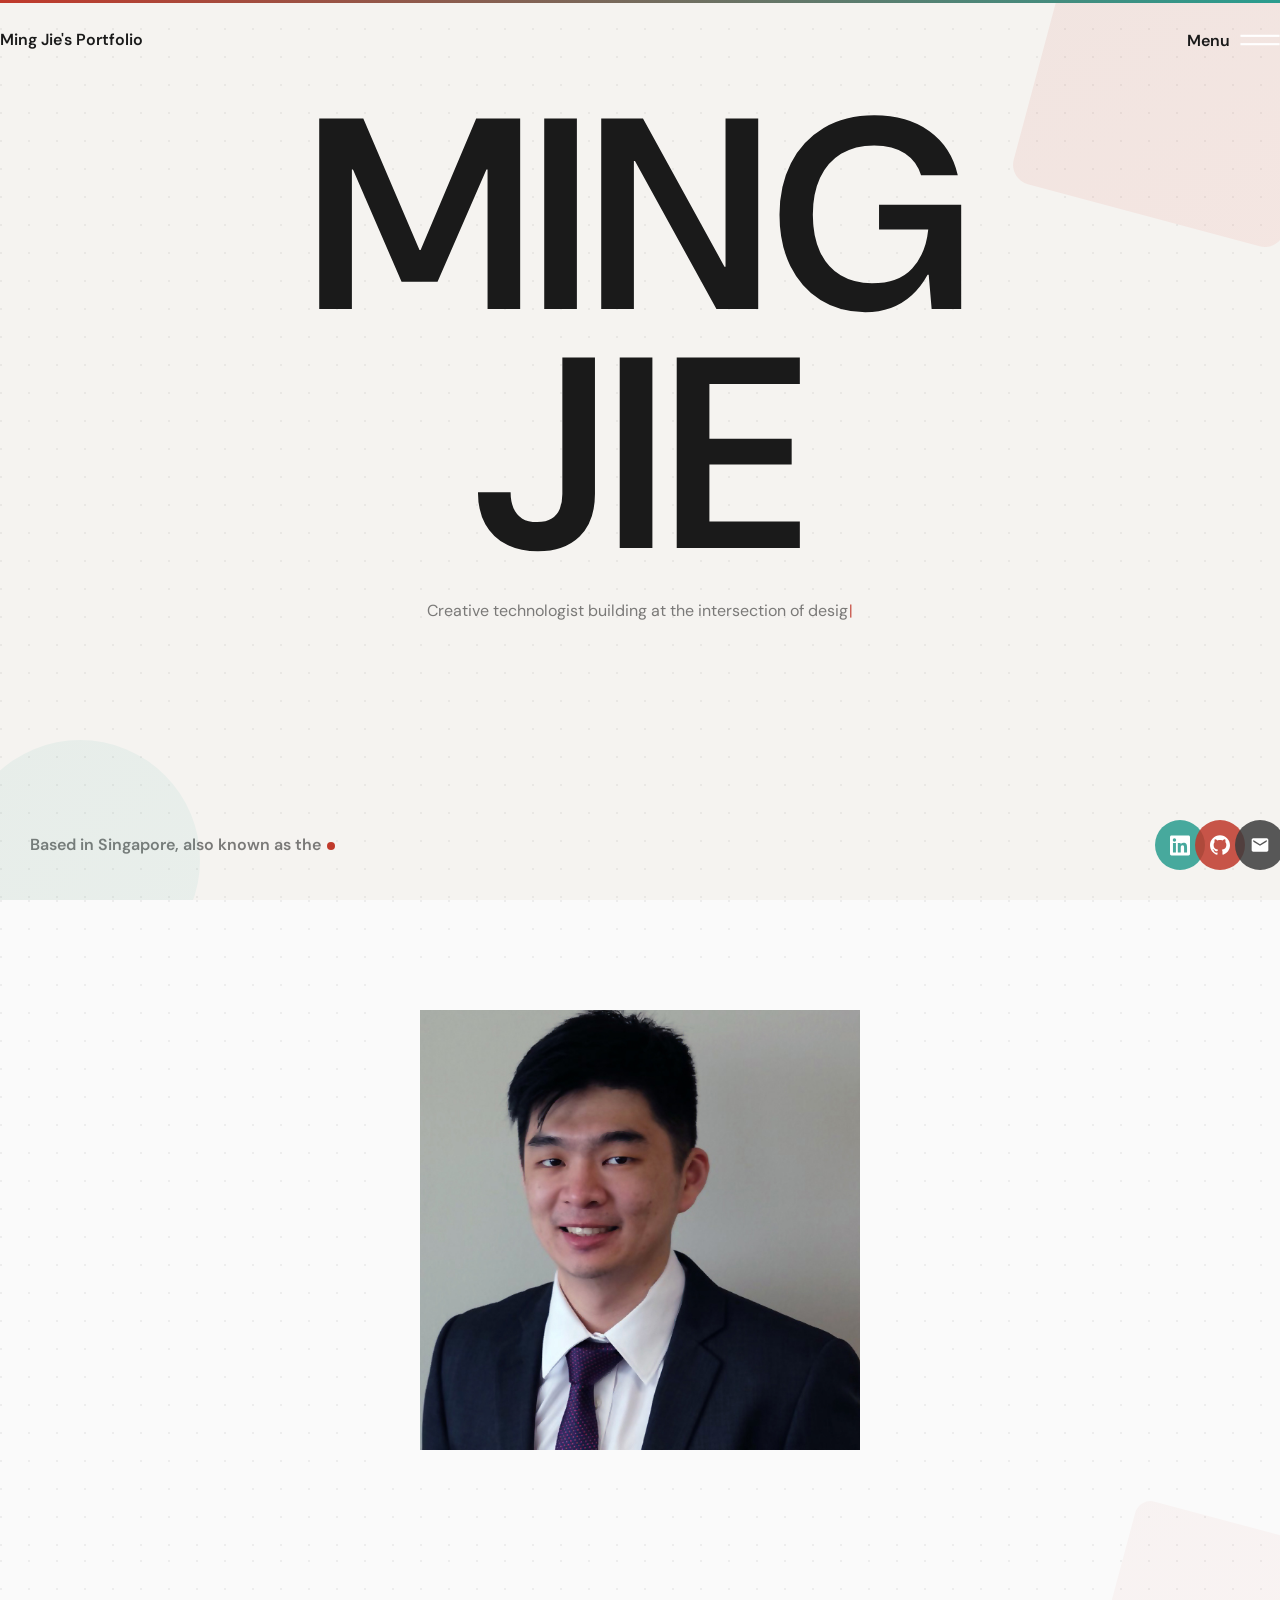
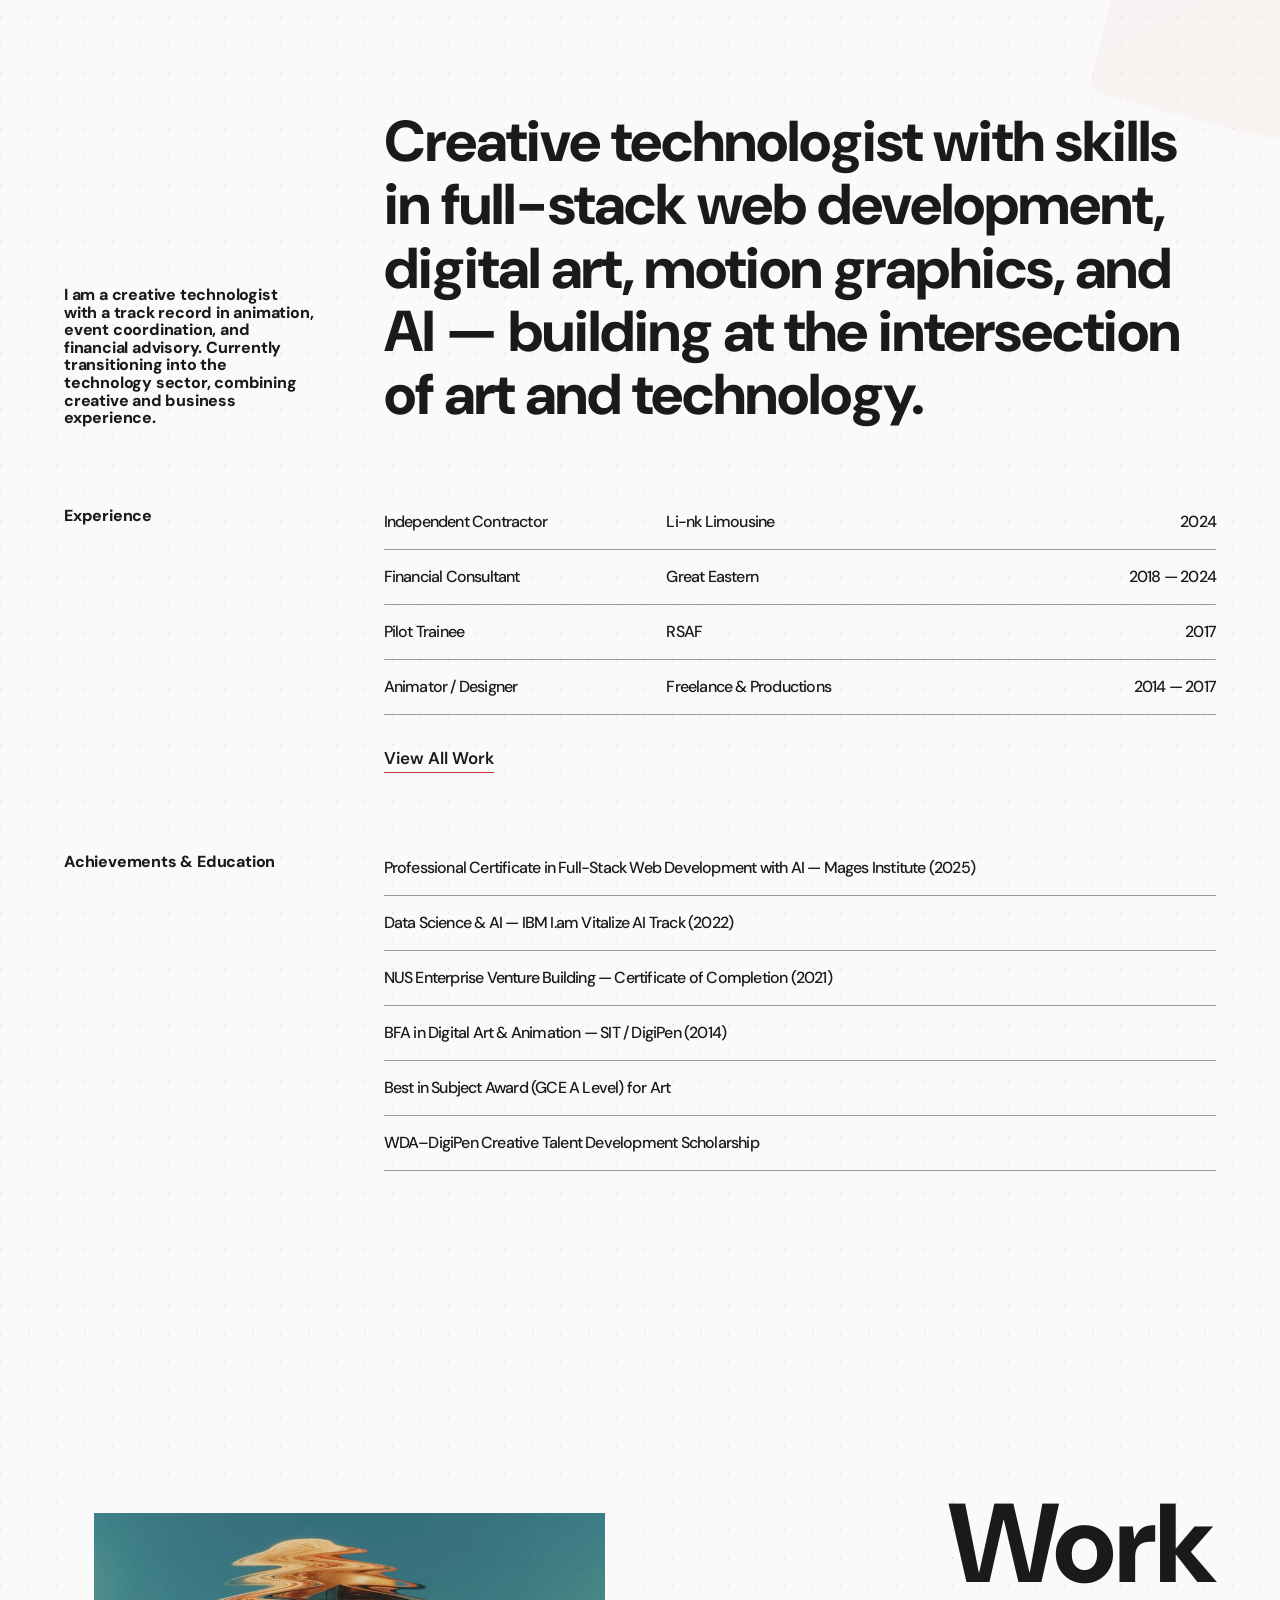
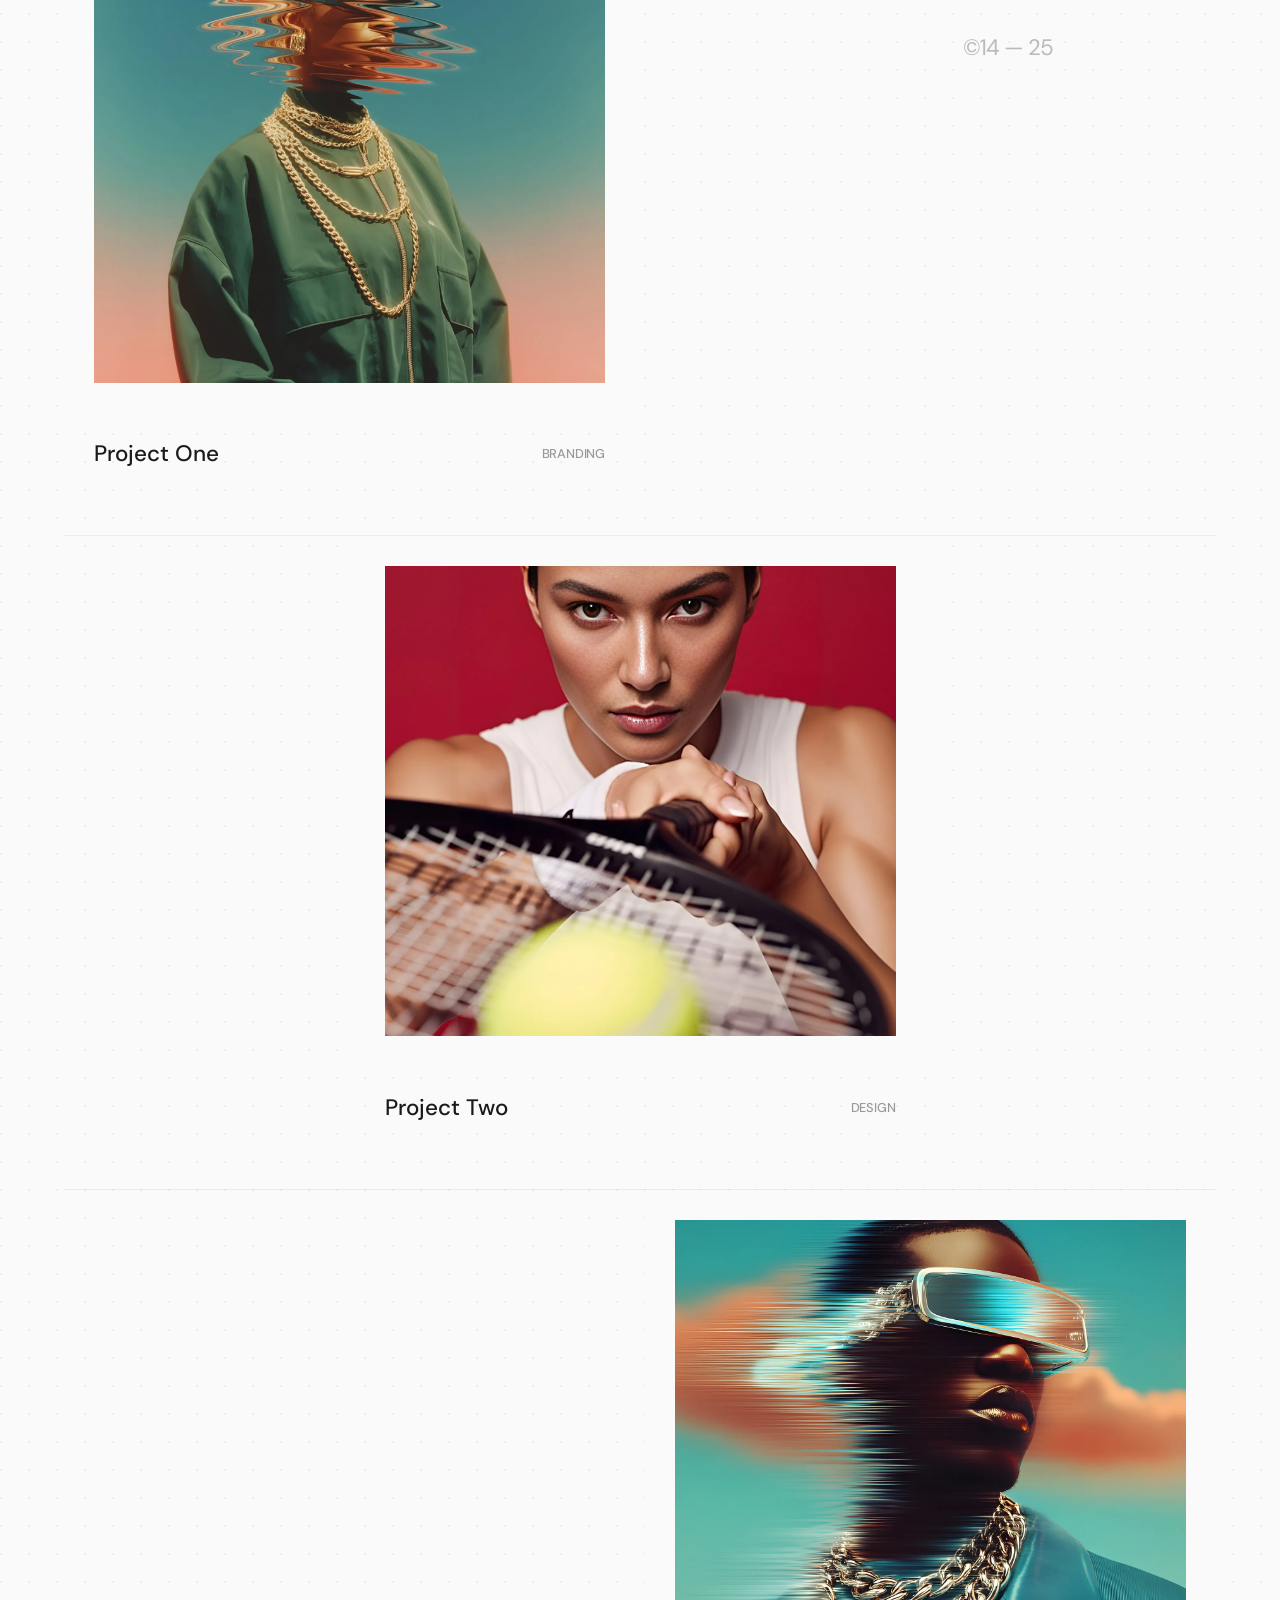
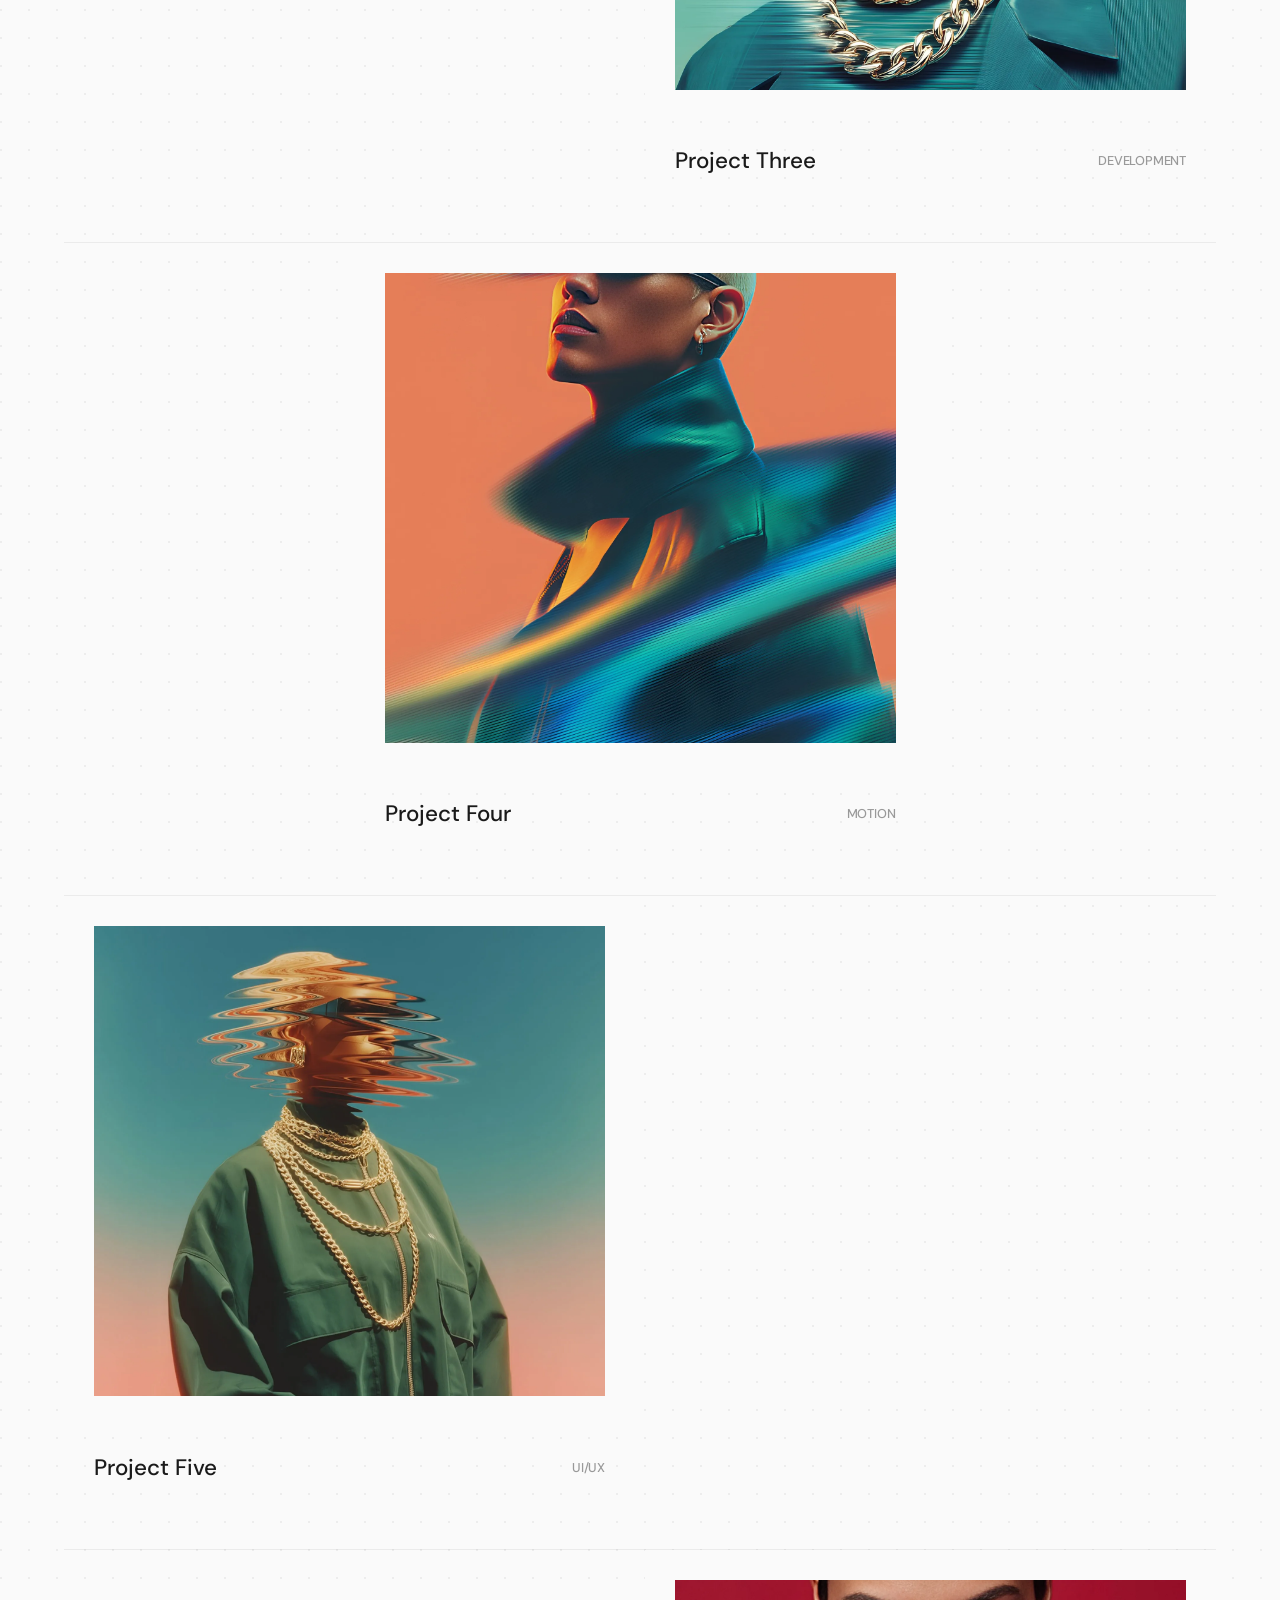
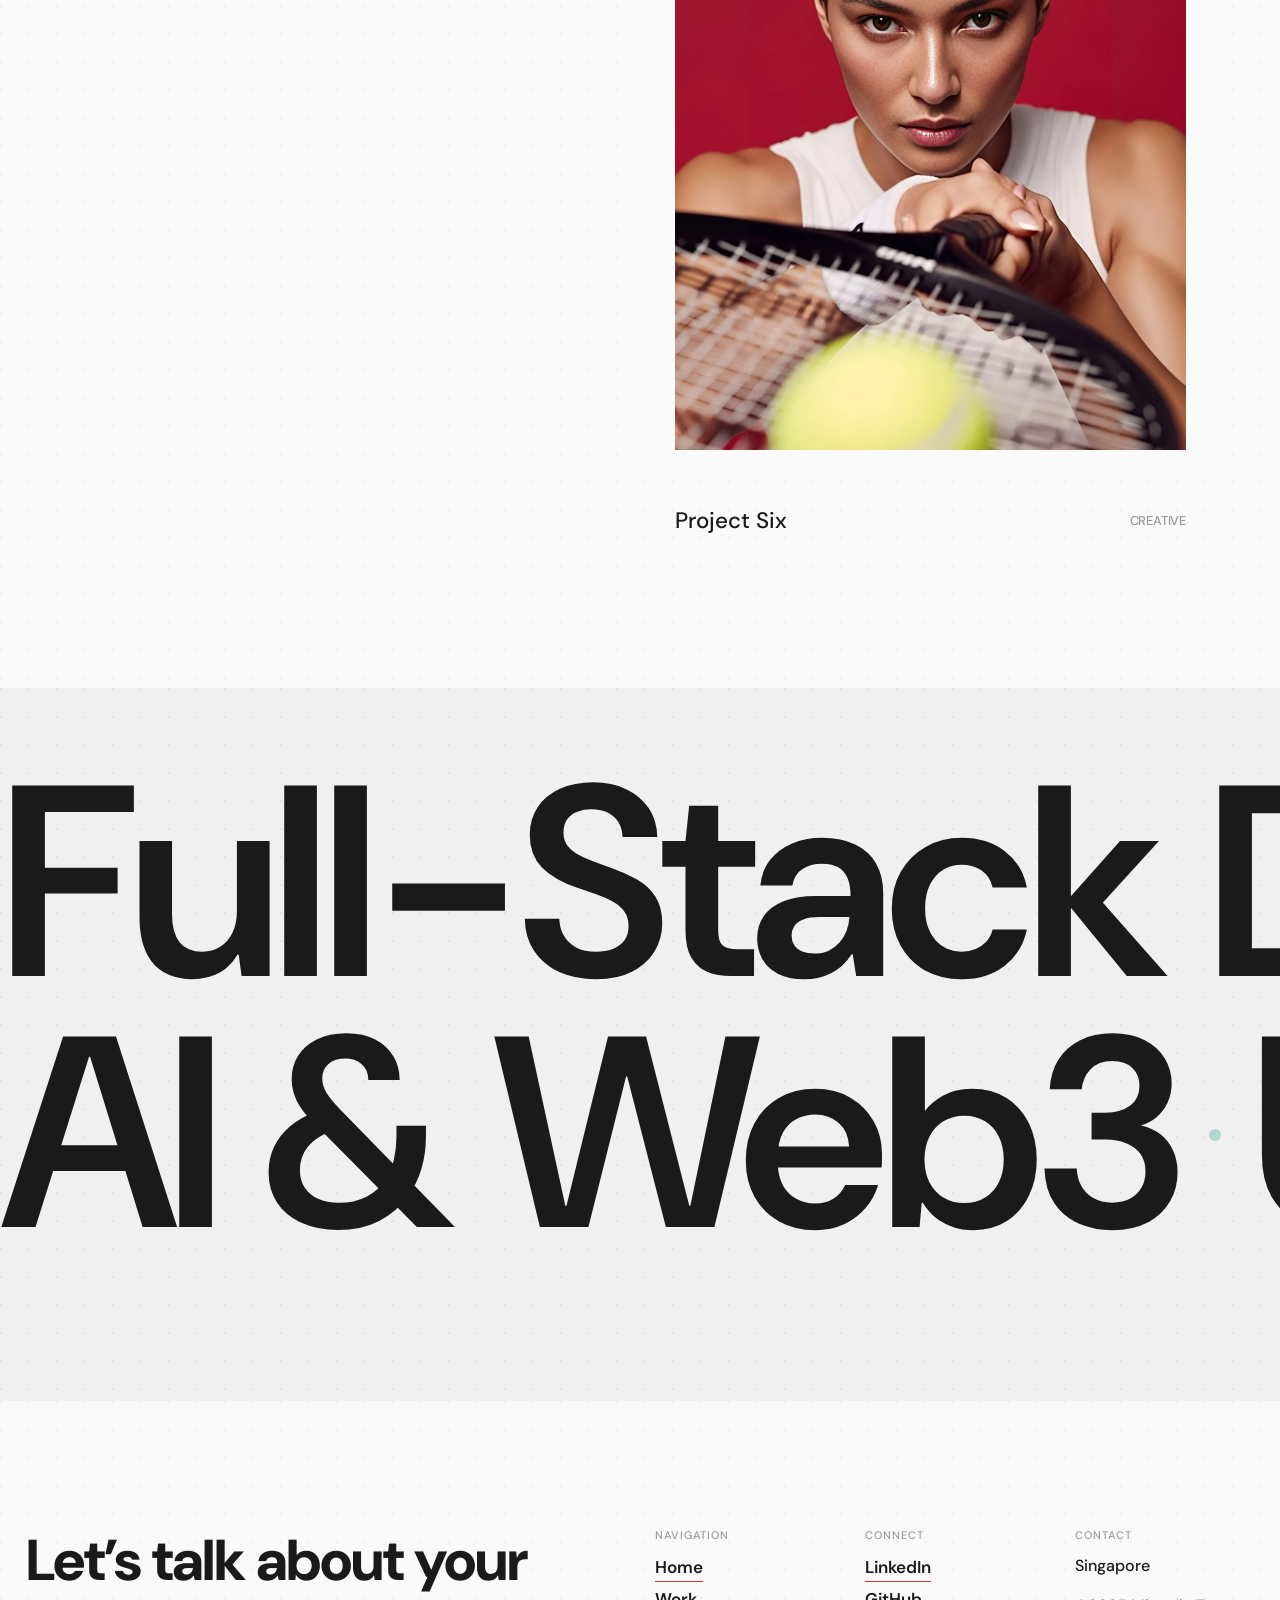
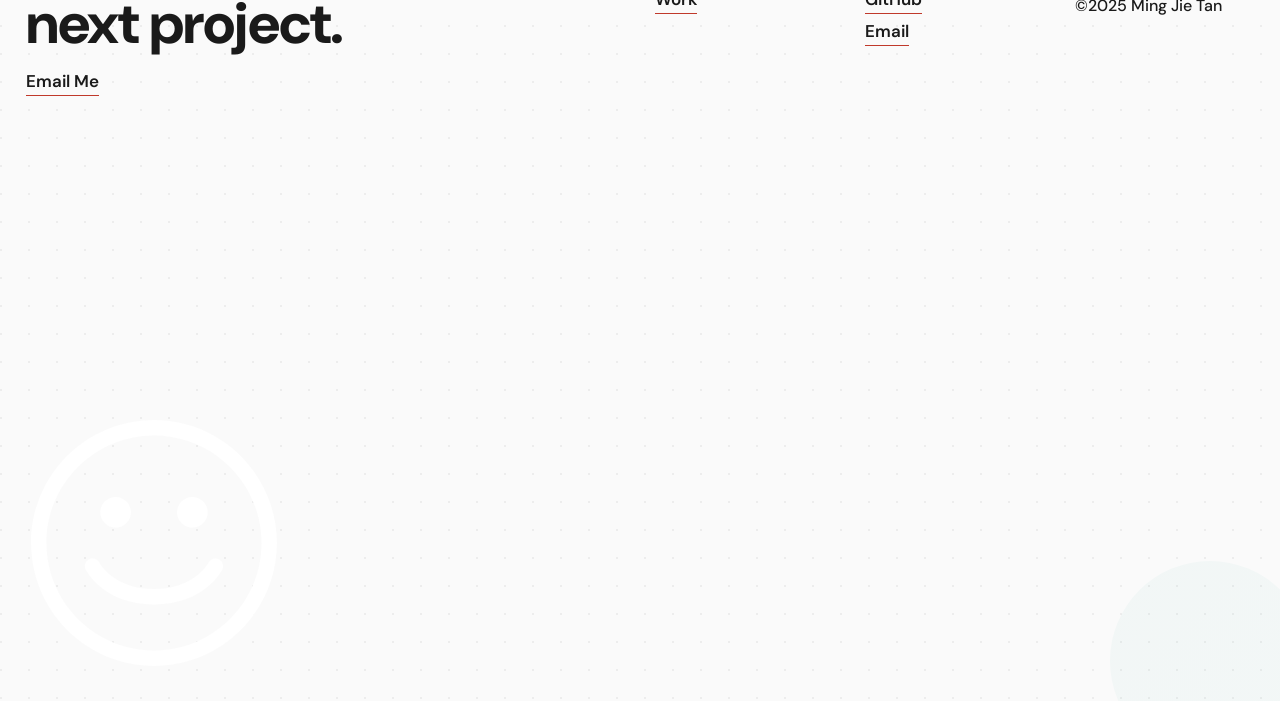
==== commit 0e2a398f: "feat: upgrade skill labels to pill buttons linking to work page DEV/ART/MOTION are now larger pill-s" ====
--- a/index.html
+++ b/index.html
@@ -119,9 +119,9 @@
         </div>
         <p class="hero-tagline" data-typing="Creative technologist building at the intersection of design and code. Full-Stack Dev, CG Artist, and Motion Designer based in Singapore."></p>
         <div class="hero-skills">
-          <span class="skill-label dev">DEV</span>
-          <span class="skill-label art">ART</span>
-          <span class="skill-label motion">MOTION</span>
+          <a href="work.html" class="skill-label dev">DEV</a>
+          <a href="work.html" class="skill-label art">ART</a>
+          <a href="work.html" class="skill-label motion">MOTION</a>
         </div>
       </div>
     </div>
@@ -167,7 +167,7 @@
     <div class="container">
       <div data-w-id="0b3fba00-485a-ccae-cf4e-2508ee5c7bbb" class="about-grid">
         <h3 id="w-node-fa3fd15e-4c12-6067-fcf4-ff1a521516c2-6bd2f44a" class="page-title flex third scroll-reveal">I am a creative technologist with a track record in animation, event coordination, and financial advisory. Currently transitioning into the technology sector, combining creative and business experience.</h3>
-        <h3 class="page-title flex second scroll-reveal scroll-delay-1">Creative technologist with skills in full-stack web development, digital art, motion graphics, and AI — building at the intersection of design and technology.</h3>
+        <h3 class="page-title flex second scroll-reveal scroll-delay-1">Creative technologist with skills in full-stack web development, digital art, motion graphics, and AI — building at the intersection of art and technology.</h3>
       </div>
       <div class="margin-80">
         <div class="about-grid reverse">
--- a/css/mingkey88-com.webflow.css
+++ b/css/mingkey88-com.webflow.css
@@ -3146,11 +3146,11 @@
   50% { opacity: 0; }
 }
 
-/* Hero skill labels */
+/* Hero skill buttons */
 .hero-skills {
   display: flex;
-  gap: 12px;
-  margin-top: 20px;
+  gap: 16px;
+  margin-top: 24px;
   justify-content: center;
   opacity: 0;
   transition: opacity 0.5s ease;
@@ -3161,25 +3161,43 @@
 }
 
 .hero-skills .skill-label {
-  font-size: 11px;
-  letter-spacing: 2px;
+  font-size: 14px;
+  letter-spacing: 3px;
   font-weight: 600;
-  padding-bottom: 2px;
+  padding: 10px 24px;
+  border-radius: 3rem;
+  text-decoration: none;
+  transition: background-color 0.2s ease, color 0.2s ease;
 }
 
 .hero-skills .skill-label.dev {
   color: #C0392B;
-  border-bottom: 1px solid #C0392B;
+  border: 1.5px solid #C0392B;
+}
+
+.hero-skills .skill-label.dev:hover {
+  background-color: #C0392B;
+  color: #fff;
 }
 
 .hero-skills .skill-label.art {
   color: #2A9D8F;
-  border-bottom: 1px solid #2A9D8F;
+  border: 1.5px solid #2A9D8F;
+}
+
+.hero-skills .skill-label.art:hover {
+  background-color: #2A9D8F;
+  color: #fff;
 }
 
 .hero-skills .skill-label.motion {
-  color: #999;
-  border-bottom: 1px solid #bbb;
+  color: #666;
+  border: 1.5px solid #bbb;
+}
+
+.hero-skills .skill-label.motion:hover {
+  background-color: #1a1a1a;
+  color: #fff;
 }
 
 /* --- About / Experience section --- */
@@ -3355,12 +3373,13 @@
 
 @media screen and (max-width: 479px) {
   .hero-skills {
-    gap: 8px;
+    gap: 10px;
   }
 
   .hero-skills .skill-label {
-    font-size: 10px;
-    letter-spacing: 1px;
+    font-size: 12px;
+    letter-spacing: 2px;
+    padding: 8px 18px;
   }
 
   .happy-face-hero._130px {
